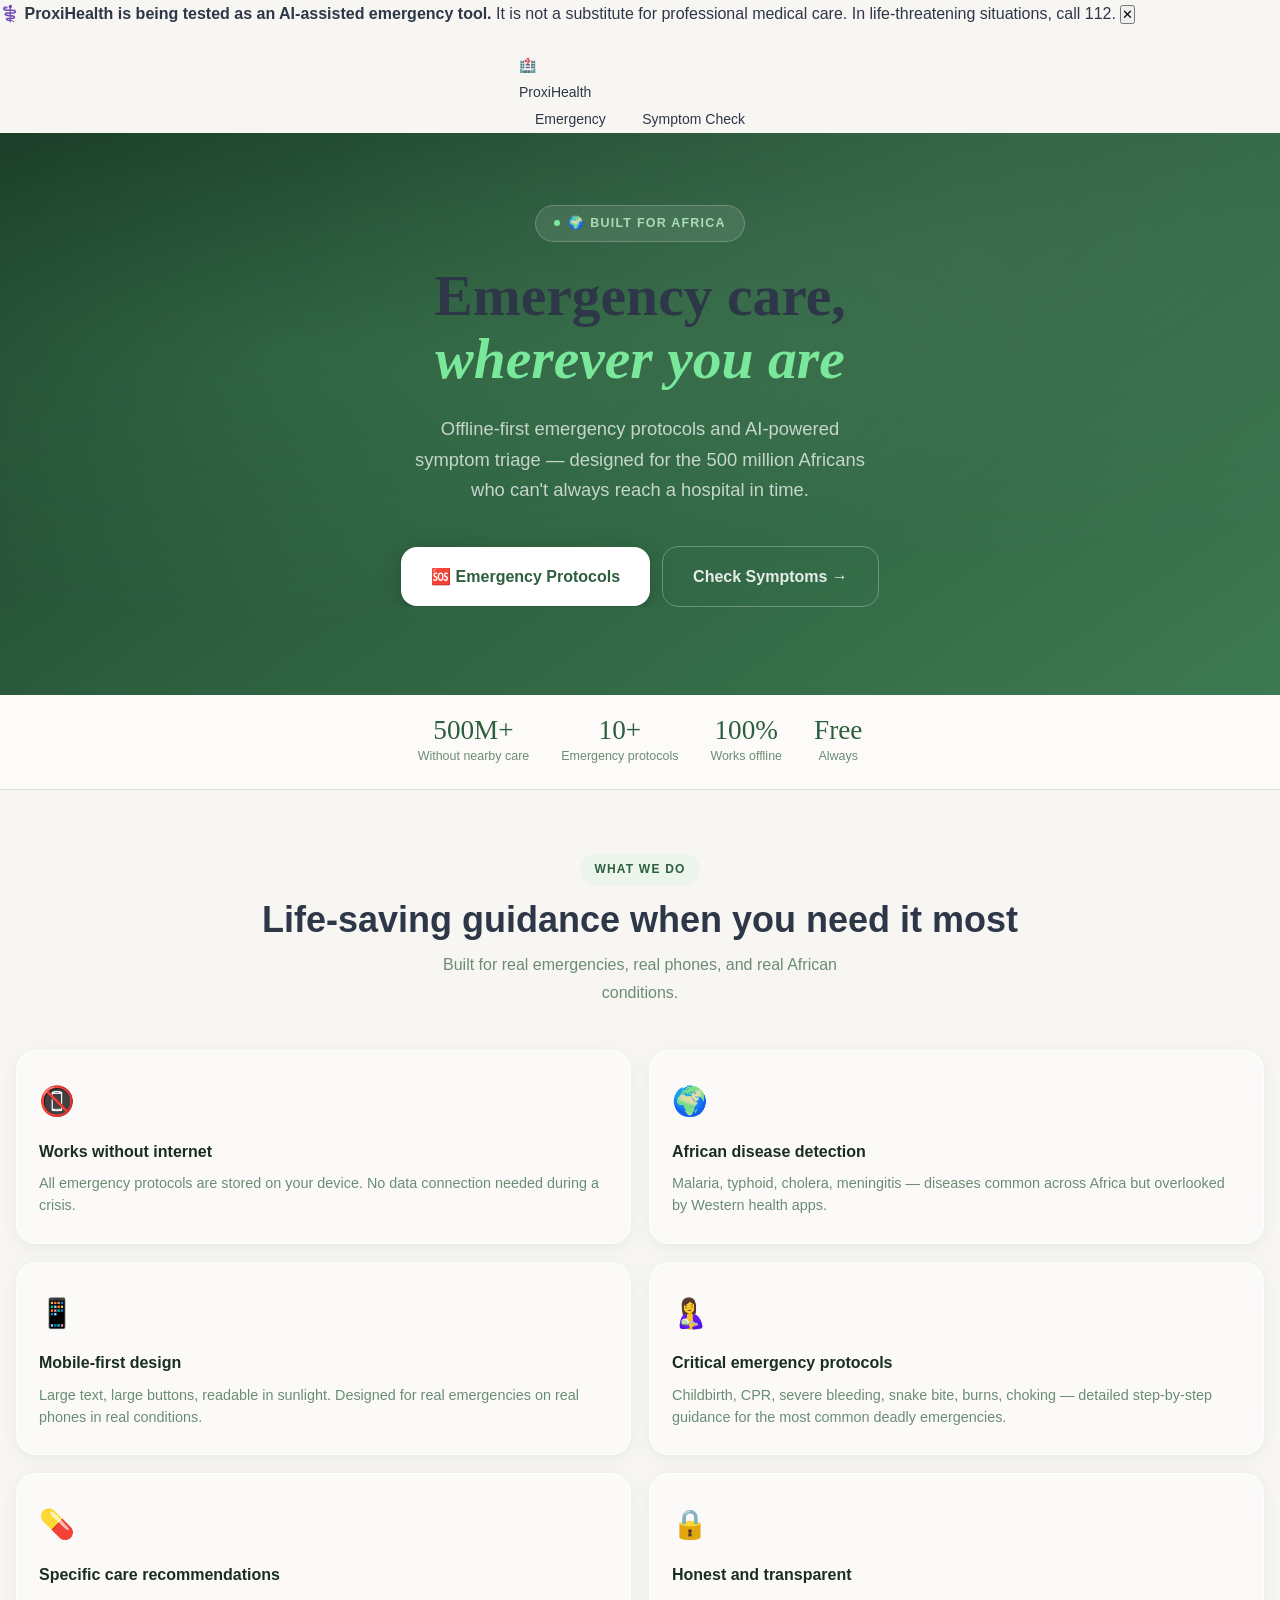
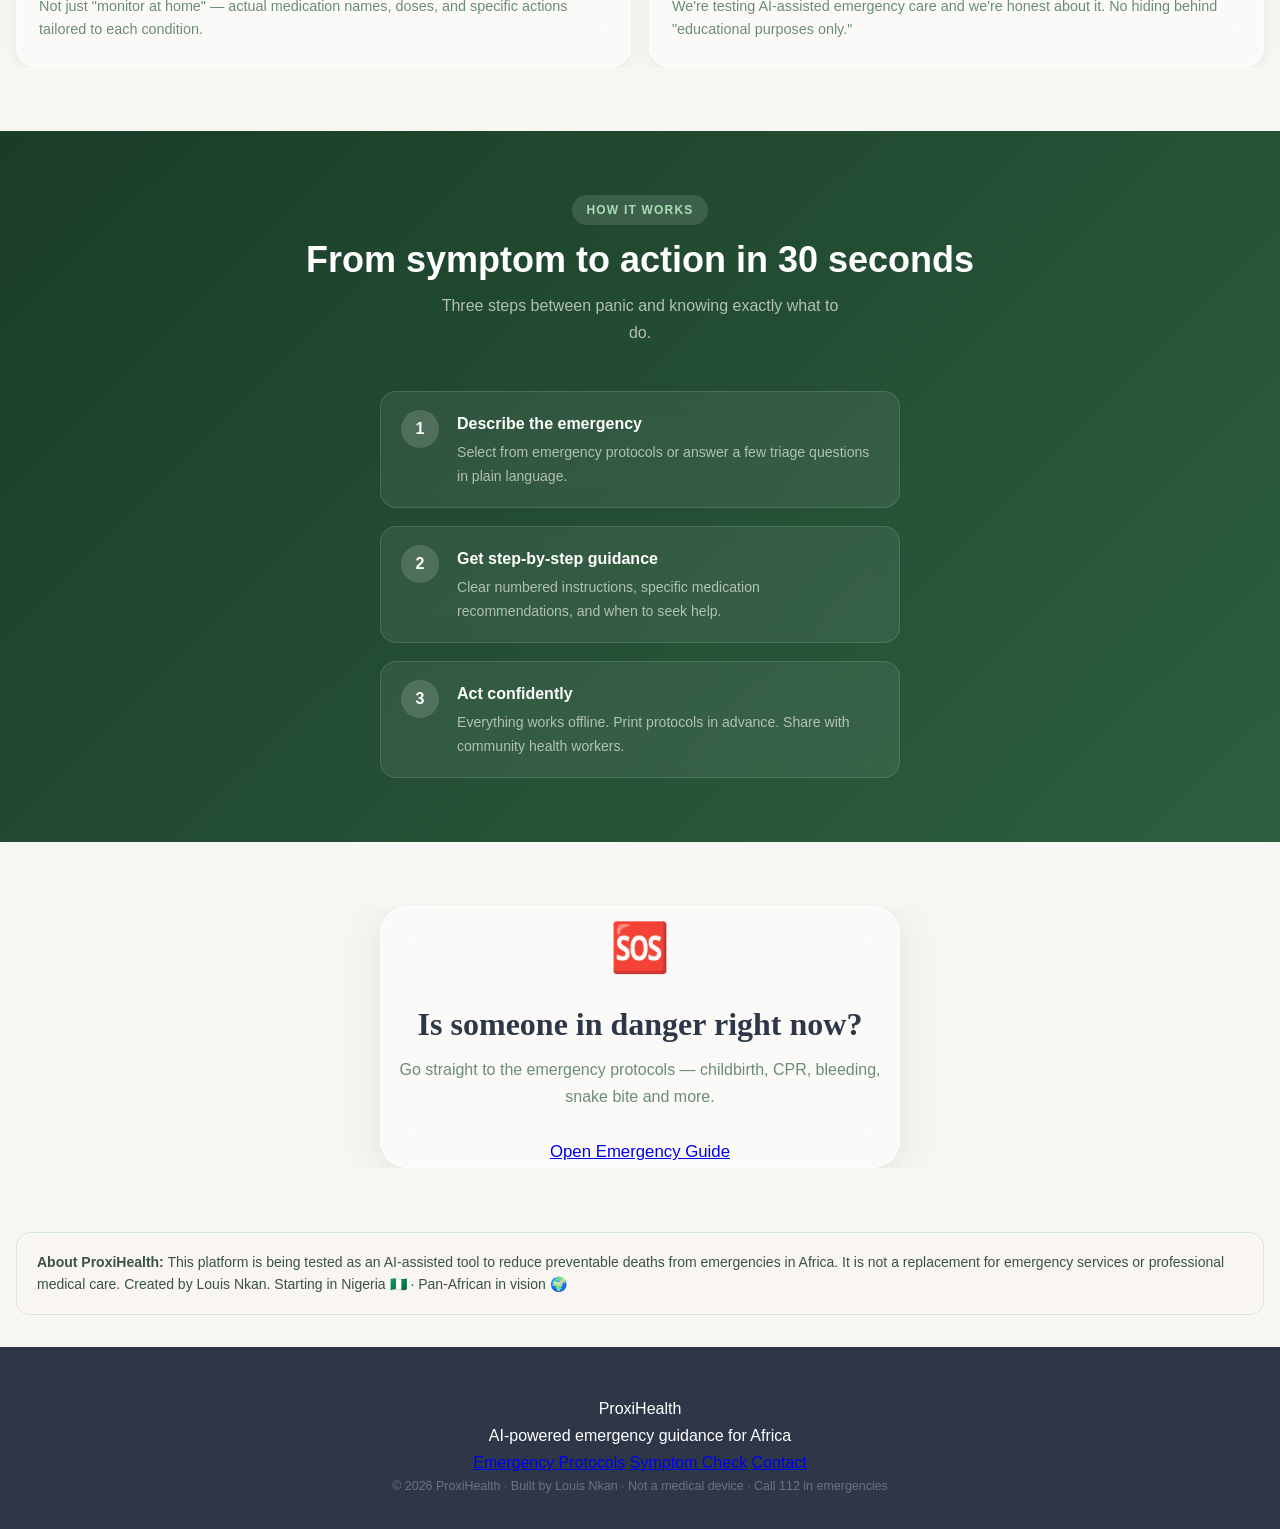
==== index.html @ 88bf9455 "Update index.html" ====
<!DOCTYPE html>
<html lang="en">
<head>
  <meta charset="UTF-8" />
  <meta name="viewport" content="width=device-width, initial-scale=1.0" />
  <meta name="description" content="ProxiHealth — AI-powered emergency medical guidance for Africa. Free, offline-first, mobile-first." />
  <meta name="theme-color" content="#2D5F3F" />
  <title>ProxiHealth — Emergency Medical Guidance for Africa</title>
  <link rel="stylesheet" href="css/styles.css" />
  <style>
    /* ── Hero ─────────────────────────────── */
    .hero {
      background: linear-gradient(145deg, #1A3D28 0%, #2D5F3F 45%, #3D7A52 100%);
      padding: 72px 0 88px;
      color: #fff;
      text-align: center;
      position: relative;
      overflow: hidden;
    }
    .hero::before {
      content: '';
      position: absolute;
      inset: 0;
      background:
        radial-gradient(ellipse at 25% 40%, rgba(122,232,154,0.12) 0%, transparent 55%),
        radial-gradient(ellipse at 75% 20%, rgba(255,255,255,0.05) 0%, transparent 50%);
      pointer-events: none;
    }
    .hero__inner { position: relative; z-index: 1; }
    .hero__badge {
      display: inline-flex;
      align-items: center;
      gap: 8px;
      background: rgba(255,255,255,0.10);
      border: 1px solid rgba(255,255,255,0.20);
      backdrop-filter: blur(10px);
      padding: 7px 18px;
      border-radius: 999px;
      font-size: 0.78rem;
      font-weight: 600;
      letter-spacing: 0.1em;
      text-transform: uppercase;
      margin-bottom: 22px;
      color: #A8DDB5;
    }
    .hero__badge::before {
      content: '';
      width: 6px; height: 6px;
      background: #7AE89A;
      border-radius: 50%;
      animation: blink 2s ease-in-out infinite;
    }
    @keyframes blink { 0%,100%{opacity:1} 50%{opacity:0.3} }

    .hero__title {
      font-family: 'DM Serif Display', Georgia, serif;
      font-size: clamp(2rem, 7vw, 3.6rem);
      color: #fff;
      line-height: 1.1;
      margin-bottom: 18px;
      max-width: 600px;
      margin-left: auto;
      margin-right: auto;
      word-break: normal;
    }
    .hero__title em { font-style: italic; color: #7AE89A; }

    .hero__sub {
      font-size: clamp(1rem, 2.5vw, 1.15rem);
      color: rgba(255,255,255,0.72);
      max-width: 460px;
      margin: 0 auto 40px;
      line-height: 1.65;
      word-break: normal;
      white-space: normal;
    }

    .hero__cta {
      display: flex;
      flex-direction: column;
      gap: 12px;
      align-items: center;
      max-width: 340px;
      margin: 0 auto;
    }
    @media (min-width: 480px) {
      .hero__cta { flex-direction: row; max-width: none; justify-content: center; }
    }

    .hero-btn-primary {
      display: inline-flex;
      align-items: center;
      gap: 8px;
      background: #fff;
      color: #2D5F3F;
      border: none;
      padding: 16px 30px;
      border-radius: 16px;
      font-family: 'DM Sans', sans-serif;
      font-size: 1rem;
      font-weight: 700;
      cursor: pointer;
      text-decoration: none;
      min-height: 52px;
      transition: transform 0.15s, box-shadow 0.15s;
      box-shadow: 0 4px 20px rgba(0,0,0,0.2);
      white-space: nowrap;
    }
    .hero-btn-primary:hover { transform: translateY(-2px); box-shadow: 0 8px 28px rgba(0,0,0,0.25); color: #2D5F3F; text-decoration: none; }

    .hero-btn-secondary {
      display: inline-flex;
      align-items: center;
      gap: 8px;
      background: transparent;
      color: rgba(255,255,255,0.88);
      border: 1.5px solid rgba(255,255,255,0.28);
      padding: 16px 30px;
      border-radius: 16px;
      font-family: 'DM Sans', sans-serif;
      font-size: 1rem;
      font-weight: 600;
      cursor: pointer;
      text-decoration: none;
      min-height: 52px;
      transition: all 0.15s;
      backdrop-filter: blur(8px);
      white-space: nowrap;
    }
    .hero-btn-secondary:hover { background: rgba(255,255,255,0.10); color: #fff; text-decoration: none; }

    /* ── Stats ─────────────────────────────── */
    .stats-row {
      background: rgba(253,252,250,0.85);
      backdrop-filter: blur(20px);
      border-bottom: 1px solid #D8E5DA;
      padding: 22px 0;
    }
    .stats-row__inner {
      display: flex;
      flex-wrap: wrap;
      justify-content: center;
      gap: 32px;
    }
    .stat { text-align: center; }
    .stat__num { font-family: 'DM Serif Display', serif; font-size: 1.7rem; color: #2D5F3F; display: block; line-height: 1; }
    .stat__lbl { font-size: 0.78rem; color: #6B8C74; font-weight: 500; margin-top: 2px; display: block; }

    /* ── Features ──────────────────────────── */
    .features { padding: 64px 0; }
    .section-header { text-align: center; margin-bottom: 44px; }
    .section-header__tag {
      display: inline-block;
      background: #EBF5EC;
      color: #2D5F3F;
      font-size: 0.75rem;
      font-weight: 700;
      letter-spacing: 0.1em;
      text-transform: uppercase;
      padding: 5px 14px;
      border-radius: 999px;
      margin-bottom: 12px;
    }
    .section-header h2 { margin-bottom: 8px; }
    .section-header p { color: #6B8C74; max-width: 440px; margin: 0 auto; word-break: normal; white-space: normal; }

    .features-grid {
      display: grid;
      grid-template-columns: 1fr;
      gap: 18px;
    }
    @media (min-width: 560px) { .features-grid { grid-template-columns: 1fr 1fr; } }

    .feature-card {
      background: rgba(253,252,250,0.78);
      backdrop-filter: blur(20px);
      -webkit-backdrop-filter: blur(20px);
      border: 1px solid rgba(255,255,255,0.65);
      border-radius: 20px;
      padding: 26px 22px;
      transition: box-shadow 0.2s, transform 0.2s;
      box-shadow: 0 4px 16px rgba(45,95,63,0.08);
    }
    .feature-card:hover { box-shadow: 0 8px 28px rgba(45,95,63,0.13); transform: translateY(-2px); }
    .feature-card__icon { font-size: 1.8rem; margin-bottom: 12px; display: block; }
    .feature-card__title { font-size: 1rem; font-weight: 700; color: #1A2E1F; margin-bottom: 7px; word-break: normal; }
    .feature-card__desc { font-size: 0.9rem; color: #6B8C74; line-height: 1.55; margin: 0; word-break: normal; white-space: normal; }

    /* ── How it works ──────────────────────── */
    .how-it-works {
      background: linear-gradient(135deg, #1A3D28 0%, #2D5F3F 100%);
      padding: 64px 0;
      color: #fff;
    }
    .how-it-works .section-header__tag { background: rgba(255,255,255,0.12); color: #A8DDB5; }
    .how-it-works .section-header h2 { color: #fff; }
    .how-it-works .section-header p { color: rgba(255,255,255,0.65); max-width: 400px; }

    .how-steps { display: flex; flex-direction: column; gap: 18px; max-width: 520px; margin: 0 auto; }
    .how-step {
      display: flex;
      gap: 18px;
      align-items: flex-start;
      background: rgba(255,255,255,0.07);
      backdrop-filter: blur(10px);
      border: 1px solid rgba(255,255,255,0.12);
      border-radius: 16px;
      padding: 18px 20px;
    }
    .how-step__num {
      width: 38px; height: 38px;
      background: rgba(255,255,255,0.15);
      border-radius: 50%;
      display: flex; align-items: center; justify-content: center;
      font-weight: 700; font-size: 1rem; color: #fff;
      flex-shrink: 0;
    }
    .how-step__content h4 { color: #fff; font-size: 1rem; margin-bottom: 4px; word-break: normal; }
    .how-step__content p  { color: rgba(255,255,255,0.62); font-size: 0.88rem; margin: 0; word-break: normal; white-space: normal; }

    /* ── Emergency CTA ─────────────────────── */
    .emg-cta {
      padding: 64px 0;
      text-align: center;
    }
    .emg-cta__card {
      background: rgba(253,252,250,0.78);
      backdrop-filter: blur(20px);
      -webkit-backdrop-filter: blur(20px);
      border: 1px solid rgba(255,255,255,0.65);
      border-radius: 28px;
      padding: 48px var(--space-lg);
      max-width: 520px;
      margin: 0 auto;
      box-shadow: 0 8px 40px rgba(45,95,63,0.12);
    }
    .emg-cta__icon { font-size: 3rem; margin-bottom: 16px; display: block; }
    .emg-cta__title { font-family: 'DM Serif Display', serif; font-size: clamp(1.5rem, 4vw, 2rem); margin-bottom: 10px; word-break: normal; }
    .emg-cta__sub { color: #6B8C74; margin-bottom: 28px; word-break: normal; white-space: normal; }
  </style>
</head>
<body>

  <!-- Non-blocking disclaimer banner (dismisses with X, remembers via localStorage) -->
  <div id="disclaimer-banner">
    <span id="disclaimer-banner__text">
      ⚕️ <strong>ProxiHealth is being tested as an AI-assisted emergency tool.</strong>
      It is not a substitute for professional medical care. In life-threatening situations, call 112.
    </span>
    <button id="disclaimer-banner__close" aria-label="Dismiss">✕</button>
  </div>

  <!-- Navigation -->
  <nav class="nav" role="navigation" aria-label="Main navigation">
    <div class="container nav__inner">
      <a href="index.html" class="nav__brand" aria-label="ProxiHealth home">
        <div class="nav__logo">🏥</div>
        <span class="nav__title">ProxiHealth</span>
      </a>
      <div class="nav__links">
        <a href="emergency.html" class="nav__link">Emergency</a>
        <a href="triage.html" class="nav__link">Symptom Check</a>
      </div>
    </div>
  </nav>

  <!-- Hero -->
  <section class="hero">
    <div class="container hero__inner">
      <div class="hero__badge">🌍 Built for Africa</div>
      <h1 class="hero__title">
        Emergency care,<br>
        <em>wherever you are</em>
      </h1>
      <p class="hero__sub">
        Offline-first emergency protocols and AI-powered symptom triage — designed for the 500 million Africans who can't always reach a hospital in time.
      </p>
      <div class="hero__cta">
        <a href="emergency.html" class="hero-btn-primary">🆘 Emergency Protocols</a>
        <a href="triage.html" class="hero-btn-secondary">Check Symptoms →</a>
      </div>
    </div>
  </section>

  <!-- Stats -->
  <div class="stats-row">
    <div class="container stats-row__inner">
      <div class="stat">
        <span class="stat__num">500M+</span>
        <span class="stat__lbl">Without nearby care</span>
      </div>
      <div class="stat">
        <span class="stat__num">10+</span>
        <span class="stat__lbl">Emergency protocols</span>
      </div>
      <div class="stat">
        <span class="stat__num">100%</span>
        <span class="stat__lbl">Works offline</span>
      </div>
      <div class="stat">
        <span class="stat__num">Free</span>
        <span class="stat__lbl">Always</span>
      </div>
    </div>
  </div>

  <!-- Features -->
  <section class="features">
    <div class="container">
      <div class="section-header">
        <span class="section-header__tag">What we do</span>
        <h2>Life-saving guidance when you need it most</h2>
        <p>Built for real emergencies, real phones, and real African conditions.</p>
      </div>
      <div class="features-grid">
        <div class="feature-card">
          <span class="feature-card__icon">📵</span>
          <div class="feature-card__title">Works without internet</div>
          <p class="feature-card__desc">All emergency protocols are stored on your device. No data connection needed during a crisis.</p>
        </div>
        <div class="feature-card">
          <span class="feature-card__icon">🌍</span>
          <div class="feature-card__title">African disease detection</div>
          <p class="feature-card__desc">Malaria, typhoid, cholera, meningitis — diseases common across Africa but overlooked by Western health apps.</p>
        </div>
        <div class="feature-card">
          <span class="feature-card__icon">📱</span>
          <div class="feature-card__title">Mobile-first design</div>
          <p class="feature-card__desc">Large text, large buttons, readable in sunlight. Designed for real emergencies on real phones in real conditions.</p>
        </div>
        <div class="feature-card">
          <span class="feature-card__icon">🤱</span>
          <div class="feature-card__title">Critical emergency protocols</div>
          <p class="feature-card__desc">Childbirth, CPR, severe bleeding, snake bite, burns, choking — detailed step-by-step guidance for the most common deadly emergencies.</p>
        </div>
        <div class="feature-card">
          <span class="feature-card__icon">💊</span>
          <div class="feature-card__title">Specific care recommendations</div>
          <p class="feature-card__desc">Not just "monitor at home" — actual medication names, doses, and specific actions tailored to each condition.</p>
        </div>
        <div class="feature-card">
          <span class="feature-card__icon">🔒</span>
          <div class="feature-card__title">Honest and transparent</div>
          <p class="feature-card__desc">We're testing AI-assisted emergency care and we're honest about it. No hiding behind "educational purposes only."</p>
        </div>
      </div>
    </div>
  </section>

  <!-- How it works -->
  <section class="how-it-works">
    <div class="container">
      <div class="section-header">
        <span class="section-header__tag">How it works</span>
        <h2 style="color:#fff;">From symptom to action in 30 seconds</h2>
        <p>Three steps between panic and knowing exactly what to do.</p>
      </div>
      <div class="how-steps">
        <div class="how-step">
          <div class="how-step__num">1</div>
          <div class="how-step__content">
            <h4>Describe the emergency</h4>
            <p>Select from emergency protocols or answer a few triage questions in plain language.</p>
          </div>
        </div>
        <div class="how-step">
          <div class="how-step__num">2</div>
          <div class="how-step__content">
            <h4>Get step-by-step guidance</h4>
            <p>Clear numbered instructions, specific medication recommendations, and when to seek help.</p>
          </div>
        </div>
        <div class="how-step">
          <div class="how-step__num">3</div>
          <div class="how-step__content">
            <h4>Act confidently</h4>
            <p>Everything works offline. Print protocols in advance. Share with community health workers.</p>
          </div>
        </div>
      </div>
    </div>
  </section>

  <!-- Emergency CTA -->
  <section class="emg-cta">
    <div class="container">
      <div class="emg-cta__card">
        <span class="emg-cta__icon">🆘</span>
        <h2 class="emg-cta__title">Is someone in danger right now?</h2>
        <p class="emg-cta__sub">Go straight to the emergency protocols — childbirth, CPR, bleeding, snake bite and more.</p>
        <a href="emergency.html" class="btn btn--emergency btn--inline" style="font-size:1.05rem; padding:16px 36px;">
          Open Emergency Guide
        </a>
      </div>
    </div>
  </section>

  <!-- Disclaimer block -->
  <div class="container">
    <div style="background: rgba(248,246,243,0.8); border: 1px solid #D8E5DA; border-radius: 14px; padding: 18px 20px; margin-bottom: 32px; font-size: 0.875rem; color: #3B5243; line-height: 1.6; backdrop-filter: blur(10px);">
      <strong>About ProxiHealth:</strong> This platform is being tested as an AI-assisted tool to reduce preventable deaths from emergencies in Africa. It is not a replacement for emergency services or professional medical care. Created by Louis Nkan. Starting in Nigeria 🇳🇬 · Pan-African in vision 🌍
    </div>
  </div>

  <!-- Footer -->
  <footer class="footer">
    <div class="container">
      <div class="footer__brand">ProxiHealth</div>
      <p class="footer__tagline">AI-powered emergency guidance for Africa</p>
      <div class="footer__links">
        <a href="emergency.html">Emergency Protocols</a>
        <a href="triage.html">Symptom Check</a>
        <a href="mailto:contact@getproxihealth.com">Contact</a>
      </div>
      <p style="font-size:0.78rem; margin:0; color:rgba(255,255,255,0.3);">
        © 2026 ProxiHealth · Built by Louis Nkan · Not a medical device · Call 112 in emergencies
      </p>
    </div>
  </footer>

  <script src="js/security.js"></script>
  <script src="js/app.js"></script>
</body>
</html>
---- css/styles.css ----
/* ============================================
   ProxiHealth V3.5 - MOBILE-FIRST Design System
   Bug-Free, Text-Wrapping, Touch-Optimized
   ============================================ */

/* CRITICAL: Force text wrapping EVERYWHERE */
* {
    margin: 0;
    padding: 0;
    box-sizing: border-box;
    word-wrap: break-word !important;
    overflow-wrap: break-word !important;
    word-break: break-word !important;
}

/* Root Variables */
:root {
    /* Colors */
    --forest-green: #2D5F3F;
    --sage-green: #3D7F5F;
    --mint-green: #E8F4F0;
    --soft-cream: #F8F6F3;
    --coral-red: #FF6B6B;
    --coral-light: #FFE5E5;
    --amber-orange: #F59E0B;
    --amber-light: #FEF3C7;
    --charcoal: #2D3748;
    --gray-dark: #4A5568;
    --gray-medium: #718096;
    --gray-light: #E2E8F0;
    --white: #FFFFFF;
    
    /* Spacing (8px grid) */
    --space-1: 8px;
    --space-2: 16px;
    --space-3: 24px;
    --space-4: 32px;
    --space-5: 40px;
    --space-6: 48px;
    --space-8: 64px;
    
    /* Typography - MOBILE OPTIMIZED */
    --font-base: -apple-system, BlinkMacSystemFont, 'Segoe UI', 'Roboto', sans-serif;
    --text-xs: 0.75rem;    /* 12px */
    --text-sm: 0.875rem;   /* 14px */
    --text-base: 1rem;     /* 16px */
    --text-lg: 1.125rem;   /* 18px */
    --text-xl: 1.25rem;    /* 20px */
    --text-2xl: 1.5rem;    /* 24px */
    --text-3xl: 2rem;      /* 32px */
    
    /* Effects */
    --shadow-sm: 0 2px 4px rgba(0, 0, 0, 0.06);
    --shadow-md: 0 4px 12px rgba(0, 0, 0, 0.08);
    --shadow-lg: 0 10px 30px rgba(0, 0, 0, 0.12);
    --radius-sm: 8px;
    --radius-md: 12px;
    --radius-lg: 16px;
    --radius-xl: 24px;
    --transition: all 0.3s cubic-bezier(0.4, 0, 0.2, 1);
}

/* Base Styles */
body {
    font-family: var(--font-base);
    font-size: var(--text-base);
    line-height: 1.7;
    color: var(--charcoal);
    background: var(--soft-cream);
    -webkit-font-smoothing: antialiased;
    -moz-osx-font-smoothing: grayscale;
    overflow-x: hidden;
    max-width: 100vw;
}

/* Force max-width on all containers */
.container {
    max-width: 100%;
    margin: 0 auto;
    padding: 0 var(--space-2);
    overflow-x: hidden;
}

/* Typography - Mobile-First Sizes */
h1, h2, h3, h4, h5, h6, p, li, div, span, a {
    word-wrap: break-word !important;
    overflow-wrap: break-word !important;
    max-width: 100%;
}

h1 {
    font-size: clamp(1.75rem, 5vw, 3rem);
    font-weight: 800;
    line-height: 1.2;
}

h2 {
    font-size: clamp(1.5rem, 4vw, 2.25rem);
    font-weight: 700;
    line-height: 1.3;
}

h3 {
    font-size: clamp(1.25rem, 3vw, 1.75rem);
    font-weight: 600;
    line-height: 1.4;
}

h4 {
    font-size: var(--text-xl);
    font-weight: 600;
}

p {
    font-size: var(--text-base);
    line-height: 1.7;
}

/* Header */
header {
    background: rgba(248, 246, 243, 0.95);
    backdrop-filter: blur(10px);
    border-bottom: 1px solid var(--gray-light);
    padding: var(--space-3) 0;
    position: sticky;
    top: 0;
    z-index: 100;
    box-shadow: var(--shadow-sm);
}

.nav {
    display: flex;
    justify-content: space-between;
    align-items: center;
    gap: var(--space-2);
}

.logo {
    display: flex;
    align-items: center;
    gap: var(--space-2);
    font-size: var(--text-xl);
    font-weight: 700;
    color: var(--forest-green);
}

.logo-icon {
    display: flex;
    align-items: center;
    justify-content: center;
    width: 40px;
    height: 40px;
    background: linear-gradient(135deg, var(--forest-green), var(--sage-green));
    border-radius: var(--radius-md);
    color: white;
    flex-shrink: 0;
}

nav {
    display: flex;
    gap: var(--space-3);
}

nav a {
    color: var(--charcoal);
    text-decoration: none;
    font-weight: 500;
    transition: var(--transition);
    padding: var(--space-1) var(--space-2);
    border-radius: var(--radius-sm);
    font-size: var(--text-sm);
    white-space: nowrap;
}

nav a:hover {
    color: var(--forest-green);
    background: var(--mint-green);
}

/* Hero Section */
.hero {
    padding: var(--space-6) 0;
    text-align: center;
    background: linear-gradient(180deg, var(--soft-cream) 0%, var(--white) 100%);
}

.hero-badge {
    display: inline-flex;
    align-items: center;
    gap: var(--space-1);
    padding: var(--space-1) var(--space-3);
    background: var(--mint-green);
    border: 1px solid var(--sage-green);
    border-radius: 999px;
    font-size: var(--text-sm);
    font-weight: 600;
    color: var(--forest-green);
    margin-bottom: var(--space-3);
}

.badge-pulse {
    width: 8px;
    height: 8px;
    background: var(--sage-green);
    border-radius: 50%;
    animation: pulse 2s cubic-bezier(0.4, 0, 0.6, 1) infinite;
}

@keyframes pulse {
    0%, 100% { opacity: 1; }
    50% { opacity: 0.5; }
}

.hero h1 {
    margin-bottom: var(--space-3);
    color: var(--charcoal);
}

.hero-subtitle {
    font-size: var(--text-lg);
    color: var(--gray-dark);
    max-width: 700px;
    margin: 0 auto var(--space-6);
    line-height: 1.8;
}

/* Buttons - Touch-Optimized */
.btn-primary,
.search-btn {
    display: inline-flex;
    align-items: center;
    justify-content: center;
    gap: var(--space-2);
    padding: var(--space-3) var(--space-4);
    background: linear-gradient(135deg, var(--forest-green), var(--sage-green));
    color: var(--white);
    border: none;
    border-radius: var(--radius-md);
    font-size: var(--text-base);
    font-weight: 600;
    cursor: pointer;
    transition: var(--transition);
    box-shadow: var(--shadow-md);
    min-height: 48px;
    text-decoration: none;
}

.btn-primary:hover,
.search-btn:hover {
    transform: translateY(-2px);
    box-shadow: var(--shadow-lg);
}

.btn-primary:disabled,
.search-btn:disabled {
    opacity: 0.5;
    cursor: not-allowed;
    transform: none;
}

/* Search Container */
.search-container {
    max-width: 700px;
    margin: 0 auto var(--space-4);
}

.search-wrapper {
    display: flex;
    align-items: center;
    background: var(--white);
    border: 2px solid var(--gray-light);
    border-radius: var(--radius-lg);
    padding: var(--space-2);
    margin-bottom: var(--space-2);
    box-shadow: var(--shadow-md);
    transition: var(--transition);
}

.search-wrapper:focus-within {
    border-color: var(--sage-green);
    box-shadow: 0 0 0 4px rgba(61, 127, 95, 0.1), var(--shadow-lg);
}

.search-icon {
    color: var(--gray-medium);
    margin-right: var(--space-2);
    flex-shrink: 0;
}

.search-input {
    flex: 1;
    border: none;
    outline: none;
    font-size: var(--text-base);
    font-family: var(--font-base);
    color: var(--charcoal);
    min-width: 0;
}

.search-input::placeholder {
    color: var(--gray-medium);
}

/* Emergency Cards */
.emergency-grid {
    display: grid;
    grid-template-columns: repeat(auto-fit, minmax(280px, 1fr));
    gap: var(--space-4);
    max-width: 900px;
    margin: 0 auto var(--space-6);
}

.emergency-card {
    background: var(--white);
    border: 2px solid transparent;
    border-radius: var(--radius-lg);
    padding: var(--space-5);
    text-align: left;
    cursor: pointer;
    transition: var(--transition);
    box-shadow: var(--shadow-md);
    position: relative;
    overflow: hidden;
}

.emergency-card::before {
    content: '';
    position: absolute;
    top: 0;
    left: 0;
    right: 0;
    height: 4px;
    transition: var(--transition);
}

.emergency-card.critical::before {
    background: linear-gradient(90deg, var(--coral-red), #ff8787);
}

.emergency-card.non-urgent::before {
    background: linear-gradient(90deg, var(--amber-orange), #fbbf24);
}

.emergency-card:hover {
    transform: translateY(-4px);
    box-shadow: var(--shadow-lg);
}

.card-icon {
    width: 56px;
    height: 56px;
    border-radius: var(--radius-md);
    display: flex;
    align-items: center;
    justify-content: center;
    box-shadow: var(--shadow-md);
    margin-bottom: var(--space-3);
    flex-shrink: 0;
}

.critical-icon {
    background: linear-gradient(135deg, var(--coral-red), #ff8787);
}

.non-urgent-icon {
    background: linear-gradient(135deg, var(--amber-orange), #fbbf24);
}

.emergency-card h3 {
    font-size: var(--text-xl);
    margin-bottom: var(--space-2);
}

.emergency-card p {
    font-size: var(--text-base);
    color: var(--gray-dark);
    line-height: 1.6;
}

/* Trust Indicators */
.trust-indicators {
    display: flex;
    flex-wrap: wrap;
    justify-content: center;
    gap: var(--space-3);
    margin-bottom: var(--space-6);
}

.trust-item {
    display: flex;
    align-items: center;
    gap: var(--space-1);
    font-size: var(--text-sm);
    color: var(--gray-dark);
    font-weight: 500;
}

/* Footer */
footer {
    background: var(--charcoal);
    color: var(--white);
    padding: var(--space-6) 0 var(--space-4);
    text-align: center;
}

.footer-disclaimer {
    max-width: 800px;
    margin: 0 auto var(--space-4);
    padding: var(--space-3);
    background: rgba(255, 255, 255, 0.05);
    border-radius: var(--radius-lg);
    font-size: var(--text-sm);
    line-height: 1.7;
}

/* Mobile Optimizations */
@media (max-width: 768px) {
    :root {
        --space-6: 40px;
        --space-8: 48px;
    }
    
    .container {
        padding: 0 var(--space-2);
    }
    
    .emergency-grid {
        grid-template-columns: 1fr;
    }
    
    nav a {
        font-size: var(--text-xs);
        padding: var(--space-1);
    }
}

/* Ensure NO horizontal scroll */
body, html {
    overflow-x: hidden;
    max-width: 100vw;
}

* {
    max-width: 100%;
   }
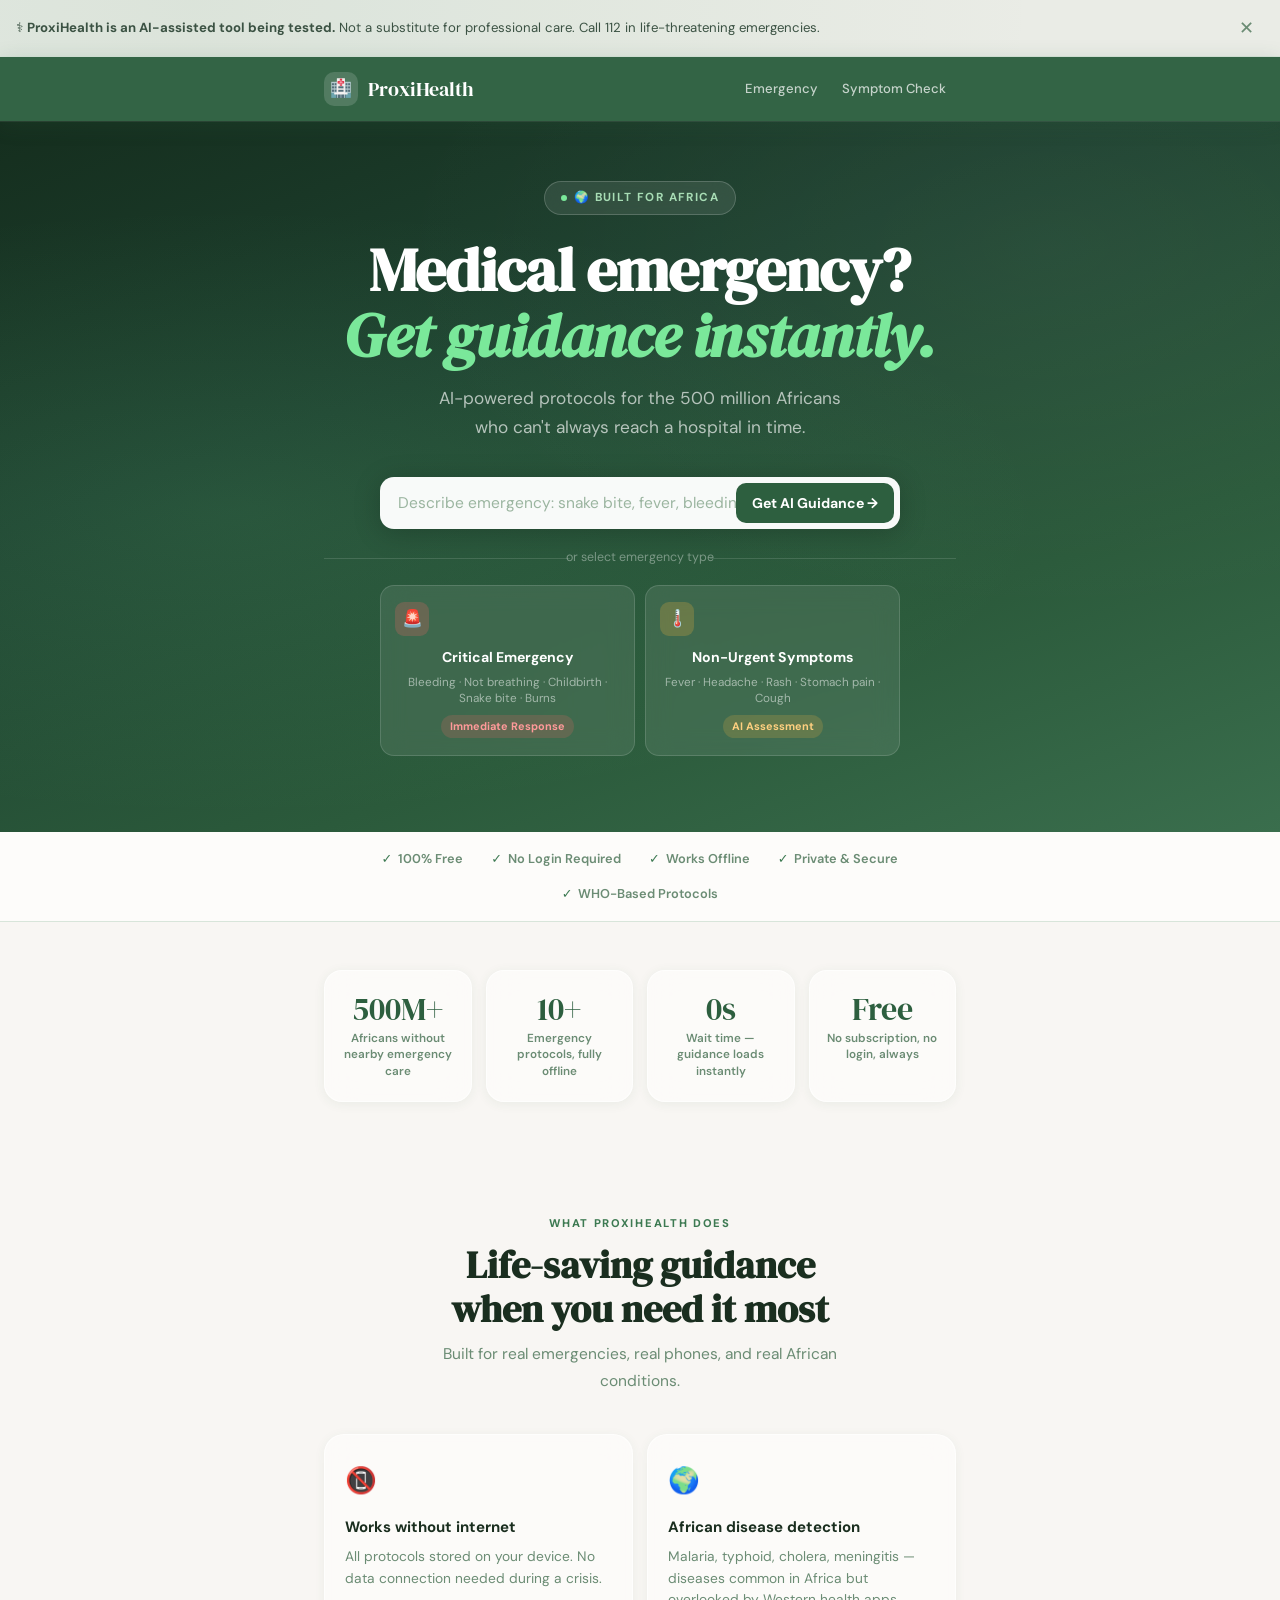
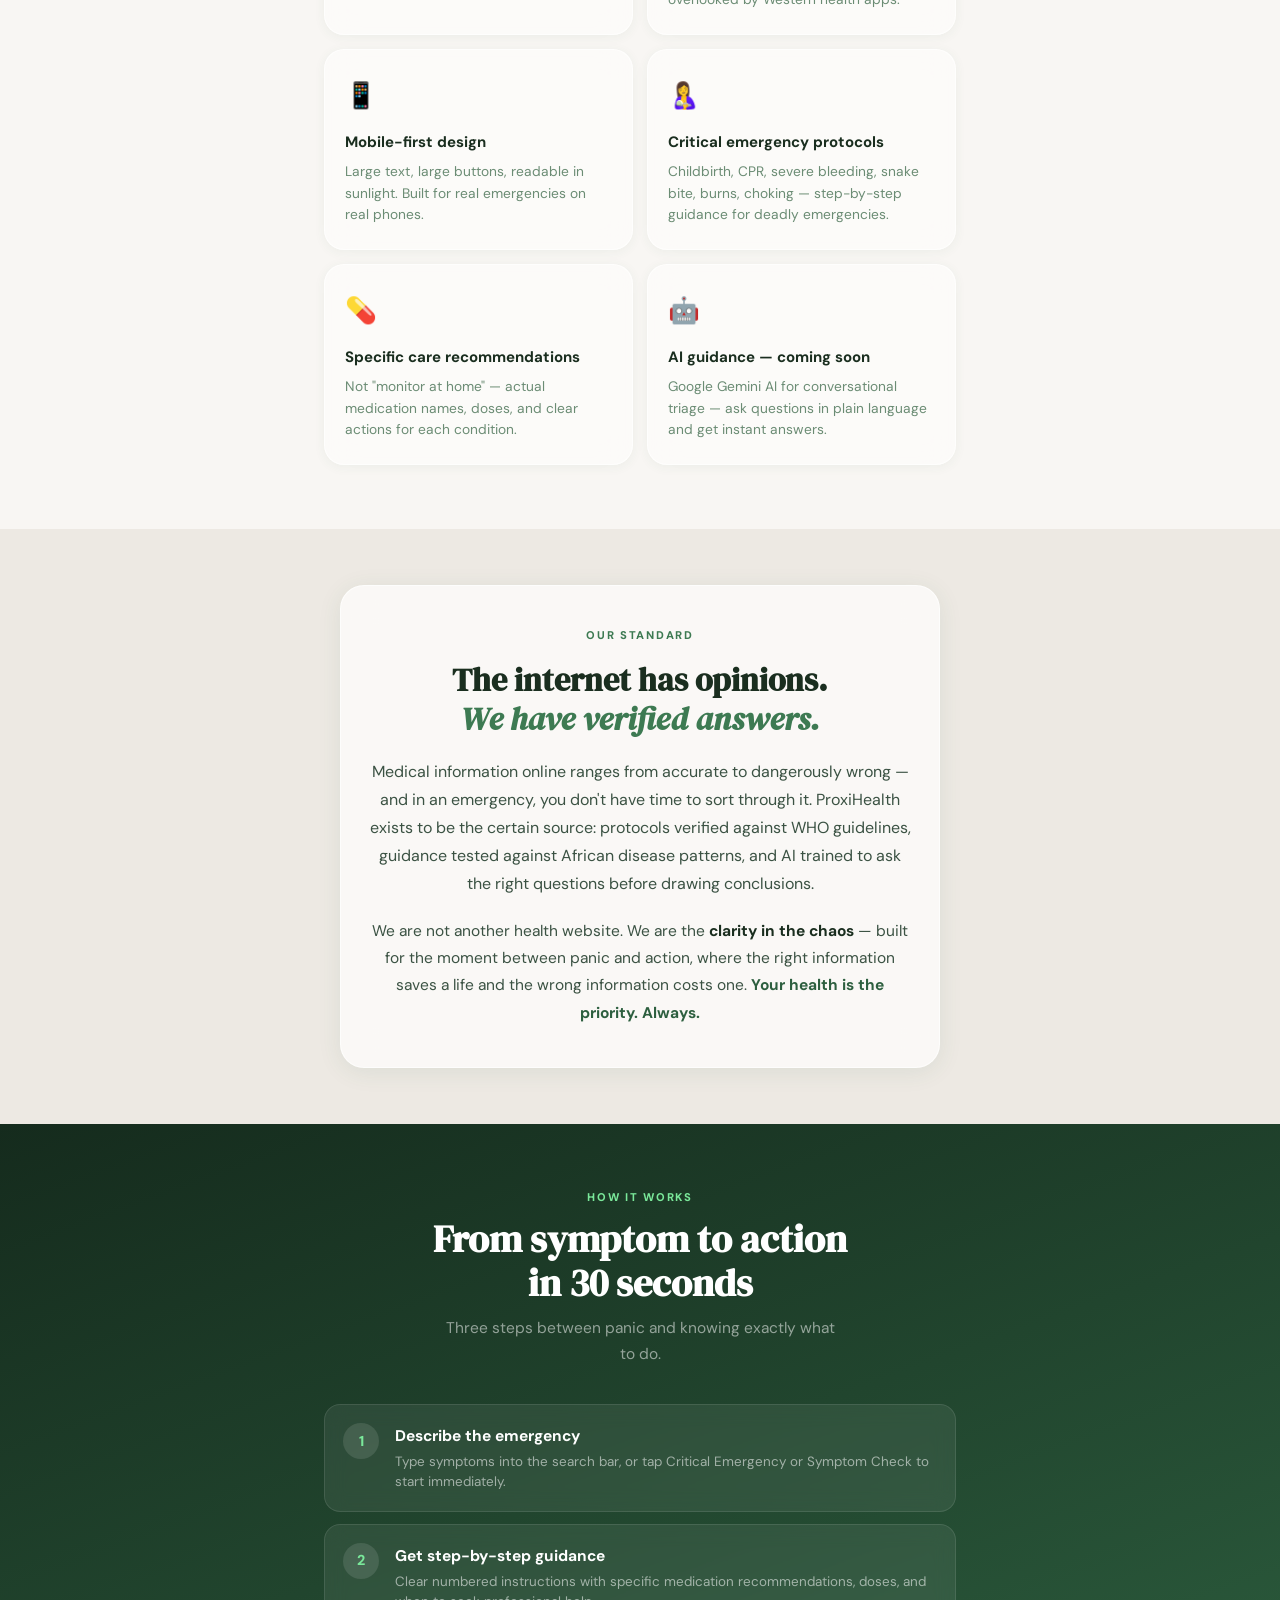
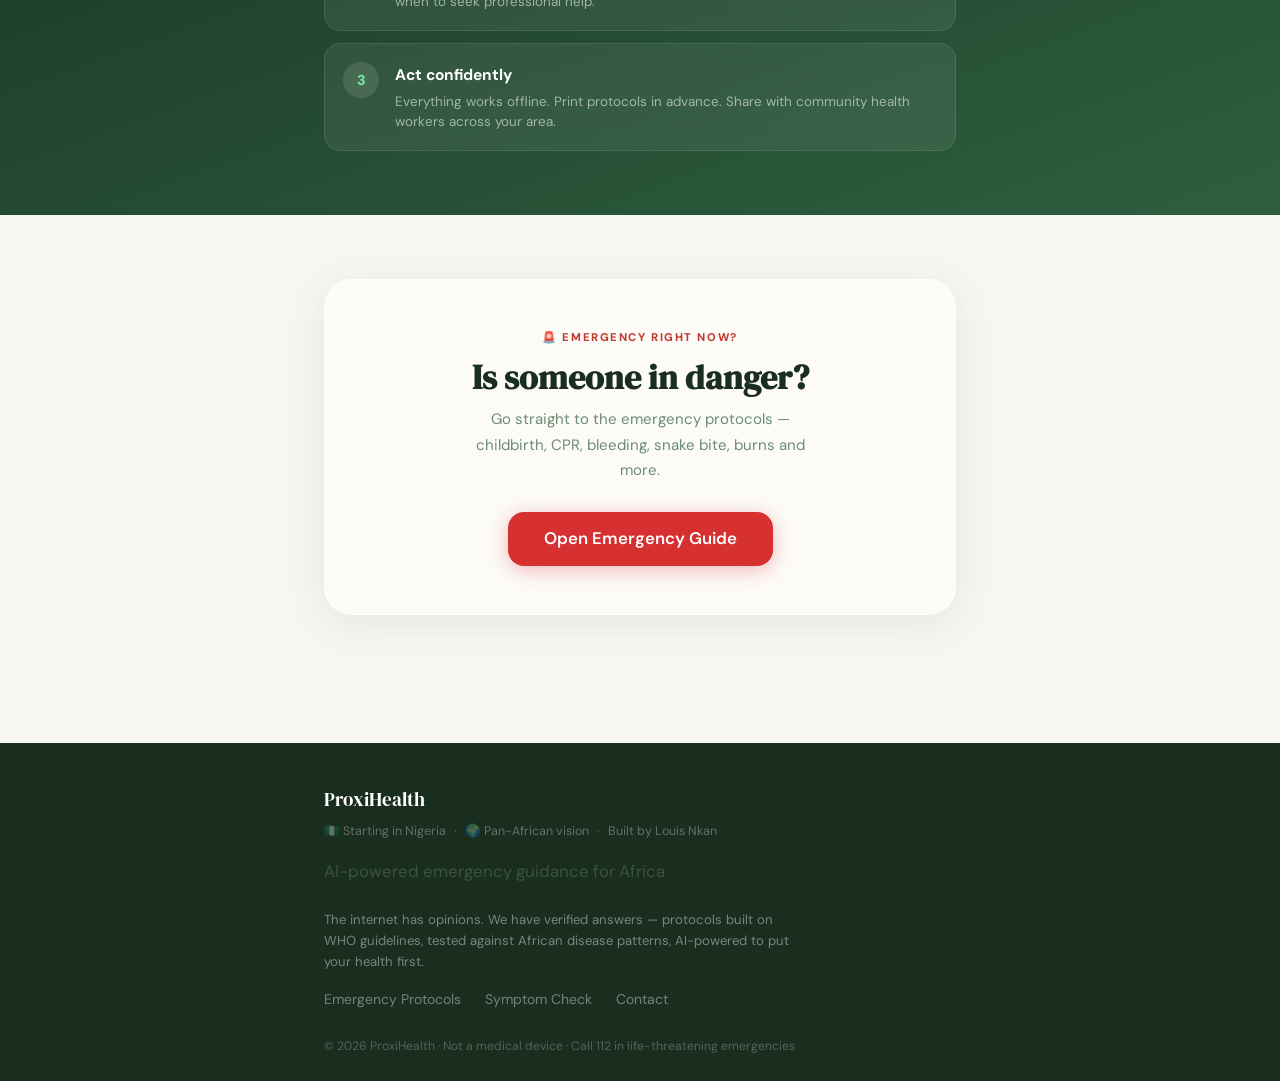
==== commit 3c216aa2: "Update index.html" ====
--- a/index.html
+++ b/index.html
@@ -3,254 +3,337 @@
 <head>
   <meta charset="UTF-8" />
   <meta name="viewport" content="width=device-width, initial-scale=1.0" />
-  <meta name="description" content="ProxiHealth — AI-powered emergency medical guidance for Africa. Free, offline-first, mobile-first." />
+
+  <!-- =============================================
+       SEO METADATA
+       ============================================= -->
+  <title>ProxiHealth — Emergency Medical Guidance for Africa</title>
+  <meta name="description" content="When the nearest hospital is hours away, ProxiHealth gives you verified step-by-step emergency guidance. Free, offline, no login. Built for Africa." />
+  <meta name="keywords" content="emergency medical Africa, first aid Nigeria, malaria symptoms, emergency protocols, offline health app, AI triage Africa, ProxiHealth, Louis Nkan" />
+  <meta name="author" content="Louis Nkan" />
+  <meta name="robots" content="index, follow" />
+  <link rel="canonical" href="https://louisnkan.github.io/ProxiHealth/" />
+
+  <!-- Open Graph — WhatsApp, Facebook previews -->
+  <meta property="og:type"        content="website" />
+  <meta property="og:title"       content="ProxiHealth — Emergency Medical Guidance for Africa" />
+  <meta property="og:description" content="When the nearest hospital is hours away, ProxiHealth gives you verified step-by-step emergency guidance. Free, offline, no login. Built for Africa." />
+  <meta property="og:url"         content="https://louisnkan.github.io/ProxiHealth/" />
+  <meta property="og:site_name"   content="ProxiHealth" />
+  <meta property="og:image"       content="https://louisnkan.github.io/ProxiHealth/og-image.png" />
+  <meta property="og:image:width"  content="1200" />
+  <meta property="og:image:height" content="630" />
+  <meta property="og:locale"      content="en_NG" />
+
+  <!-- Twitter Card -->
+  <meta name="twitter:card"        content="summary_large_image" />
+  <meta name="twitter:title"       content="ProxiHealth — Emergency Medical Guidance for Africa" />
+  <meta name="twitter:description" content="When the nearest hospital is hours away, ProxiHealth gives you verified step-by-step emergency guidance. Free, offline, no login. Built for Africa." />
+  <meta name="twitter:image"       content="https://louisnkan.github.io/ProxiHealth/og-image.png" />
+  <meta name="twitter:creator"     content="@louisnkan" />
+
+  <!-- PWA -->
   <meta name="theme-color" content="#2D5F3F" />
-  <title>ProxiHealth — Emergency Medical Guidance for Africa</title>
+  <meta name="apple-mobile-web-app-capable" content="yes" />
+  <meta name="apple-mobile-web-app-title"   content="ProxiHealth" />
+  <link rel="manifest" href="manifest.json" />
+
+  <!-- JSON-LD Structured Data for Google -->
+  <script type="application/ld+json">
+  {
+    "@context": "https://schema.org",
+    "@type": "MedicalOrganization",
+    "name": "ProxiHealth",
+    "description": "AI-powered emergency medical guidance for Africa. Offline-first protocols for childbirth, CPR, malaria, snake bite, and more.",
+    "url": "https://louisnkan.github.io/ProxiHealth/",
+    "foundingDate": "2025",
+    "founder": { "@type": "Person", "name": "Louis Nkan" },
+    "areaServed": "Africa",
+    "availableLanguage": "English",
+    "medicalSpecialty": "Emergency Medicine"
+  }
+  </script>
+
+  <!-- =============================================
+       GOOGLE TAG PLACEHOLDER
+       Replace between the GOOGLE_TAG markers with
+       your actual Google Analytics 4 or GTM snippet
+       ============================================= -->
+  <!-- GOOGLE_TAG_START -->
+  <!-- Example GA4:
+  <script async src="https://www.googletagmanager.com/gtag/js?id=G-XXXXXXXXXX"></script>
+  <script>
+    window.dataLayer = window.dataLayer || [];
+    function gtag(){dataLayer.push(arguments);}
+    gtag('js', new Date());
+    gtag('config', 'G-XXXXXXXXXX');
+  </script>
+  -->
+  <!-- GOOGLE_TAG_END -->
+
   <link rel="stylesheet" href="css/styles.css" />
+
   <style>
-    /* ── Hero ─────────────────────────────── */
+    /* NAV — single row, never wraps on mobile */
+    .nav__inner  { flex-wrap: nowrap; }
+    .nav__links  { flex-wrap: nowrap; flex-shrink: 0; }
+    .nav__link   { font-size: 0.82rem; padding: 7px 10px; white-space: nowrap; }
+
+    /* HERO */
     .hero {
-      background: linear-gradient(145deg, #1A3D28 0%, #2D5F3F 45%, #3D7A52 100%);
-      padding: 72px 0 88px;
-      color: #fff;
+      background: linear-gradient(160deg, #152E1E 0%, #1E4230 35%, #2B5A3B 70%, #3A6E4D 100%);
+      padding: 60px 0 76px;
       text-align: center;
+      position: relative; overflow: hidden;
+    }
+    .hero::before {
+      content: ''; position: absolute; inset: 0;
+      background:
+        radial-gradient(ellipse at 18% 55%, rgba(122,232,154,0.10) 0%, transparent 55%),
+        radial-gradient(ellipse at 82% 18%, rgba(255,255,255,0.04) 0%, transparent 45%);
+      pointer-events: none;
+    }
+    .hero__inner { position: relative; z-index: 1; }
+
+    .hero__badge {
+      display: inline-flex; align-items: center; gap: 7px;
+      background: rgba(255,255,255,0.09);
+      border: 1px solid rgba(255,255,255,0.18);
+      backdrop-filter: blur(12px);
+      padding: 6px 16px; border-radius: 999px;
+      font-size: 0.73rem; font-weight: 700;
+      letter-spacing: 0.12em; text-transform: uppercase;
+      color: #A8DDB5; margin-bottom: 22px;
+    }
+    .hero__badge::before {
+      content: ''; width: 6px; height: 6px;
+      background: #7AE89A; border-radius: 50%;
+      animation: blink 2s ease-in-out infinite;
+    }
+    @keyframes blink { 0%,100%{opacity:1;transform:scale(1)} 50%{opacity:0.3;transform:scale(0.7)} }
+
+    .hero__headline {
+      font-family: 'DM Serif Display', Georgia, serif;
+      font-size: clamp(2.1rem, 7vw, 3.8rem);
+      color: #fff; line-height: 1.08;
+      margin-bottom: 16px; letter-spacing: -0.01em;
+    }
+    .hero__headline em { font-style: italic; color: #7AE89A; }
+
+    .hero__sub {
+      font-size: clamp(0.93rem, 2.3vw, 1.08rem);
+      color: rgba(255,255,255,0.66);
+      max-width: 430px; margin: 0 auto 36px; line-height: 1.65;
+    }
+
+    /* Search bar */
+    .search-wrap {
+      max-width: 520px; margin: 0 auto 14px;
       position: relative;
-      overflow: hidden;
-    }
-    .hero::before {
-      content: '';
-      position: absolute;
-      inset: 0;
-      background:
-        radial-gradient(ellipse at 25% 40%, rgba(122,232,154,0.12) 0%, transparent 55%),
-        radial-gradient(ellipse at 75% 20%, rgba(255,255,255,0.05) 0%, transparent 50%);
-      pointer-events: none;
-    }
-    .hero__inner { position: relative; z-index: 1; }
-    .hero__badge {
-      display: inline-flex;
-      align-items: center;
-      gap: 8px;
+    }
+    .search-input {
+      width: 100%;
+      background: rgba(255,255,255,0.97);
+      border: none; border-radius: 14px;
+      padding: 16px 148px 16px 18px;
+      font-family: 'DM Sans', sans-serif;
+      font-size: 0.97rem; color: #1A2E1F;
+      box-shadow: 0 4px 28px rgba(0,0,0,0.20);
+      outline: none;
+      transition: box-shadow 0.2s;
+    }
+    .search-input::placeholder { color: #9BB5A0; }
+    .search-input:focus { box-shadow: 0 4px 36px rgba(0,0,0,0.28); }
+
+    .search-btn {
+      position: absolute; right: 6px; top: 6px; bottom: 6px;
+      background: #2D5F3F; color: #fff; border: none;
+      border-radius: 10px; padding: 0 16px;
+      font-family: 'DM Sans', sans-serif;
+      font-size: 0.88rem; font-weight: 700;
+      cursor: pointer; white-space: nowrap;
+      transition: background 0.2s;
+      -webkit-tap-highlight-color: transparent;
+    }
+    .search-btn:hover { background: #3D7A52; }
+
+    /* AI response bubble */
+    .search-result {
+      max-width: 520px; margin: 0 auto 4px;
       background: rgba(255,255,255,0.10);
-      border: 1px solid rgba(255,255,255,0.20);
-      backdrop-filter: blur(10px);
-      padding: 7px 18px;
-      border-radius: 999px;
-      font-size: 0.78rem;
-      font-weight: 600;
-      letter-spacing: 0.1em;
-      text-transform: uppercase;
-      margin-bottom: 22px;
-      color: #A8DDB5;
-    }
-    .hero__badge::before {
-      content: '';
-      width: 6px; height: 6px;
-      background: #7AE89A;
-      border-radius: 50%;
-      animation: blink 2s ease-in-out infinite;
-    }
-    @keyframes blink { 0%,100%{opacity:1} 50%{opacity:0.3} }
-
-    .hero__title {
-      font-family: 'DM Serif Display', Georgia, serif;
-      font-size: clamp(2rem, 7vw, 3.6rem);
-      color: #fff;
-      line-height: 1.1;
-      margin-bottom: 18px;
-      max-width: 600px;
-      margin-left: auto;
-      margin-right: auto;
-      word-break: normal;
-    }
-    .hero__title em { font-style: italic; color: #7AE89A; }
-
-    .hero__sub {
-      font-size: clamp(1rem, 2.5vw, 1.15rem);
-      color: rgba(255,255,255,0.72);
-      max-width: 460px;
-      margin: 0 auto 40px;
-      line-height: 1.65;
-      word-break: normal;
-      white-space: normal;
-    }
-
-    .hero__cta {
-      display: flex;
-      flex-direction: column;
-      gap: 12px;
-      align-items: center;
-      max-width: 340px;
-      margin: 0 auto;
-    }
-    @media (min-width: 480px) {
-      .hero__cta { flex-direction: row; max-width: none; justify-content: center; }
-    }
-
-    .hero-btn-primary {
-      display: inline-flex;
-      align-items: center;
-      gap: 8px;
-      background: #fff;
-      color: #2D5F3F;
-      border: none;
-      padding: 16px 30px;
-      border-radius: 16px;
-      font-family: 'DM Sans', sans-serif;
-      font-size: 1rem;
-      font-weight: 700;
-      cursor: pointer;
-      text-decoration: none;
-      min-height: 52px;
-      transition: transform 0.15s, box-shadow 0.15s;
-      box-shadow: 0 4px 20px rgba(0,0,0,0.2);
-      white-space: nowrap;
-    }
-    .hero-btn-primary:hover { transform: translateY(-2px); box-shadow: 0 8px 28px rgba(0,0,0,0.25); color: #2D5F3F; text-decoration: none; }
-
-    .hero-btn-secondary {
-      display: inline-flex;
-      align-items: center;
-      gap: 8px;
-      background: transparent;
-      color: rgba(255,255,255,0.88);
-      border: 1.5px solid rgba(255,255,255,0.28);
-      padding: 16px 30px;
-      border-radius: 16px;
-      font-family: 'DM Sans', sans-serif;
-      font-size: 1rem;
-      font-weight: 600;
-      cursor: pointer;
-      text-decoration: none;
-      min-height: 52px;
-      transition: all 0.15s;
-      backdrop-filter: blur(8px);
-      white-space: nowrap;
-    }
-    .hero-btn-secondary:hover { background: rgba(255,255,255,0.10); color: #fff; text-decoration: none; }
-
-    /* ── Stats ─────────────────────────────── */
-    .stats-row {
-      background: rgba(253,252,250,0.85);
-      backdrop-filter: blur(20px);
-      border-bottom: 1px solid #D8E5DA;
-      padding: 22px 0;
-    }
-    .stats-row__inner {
-      display: flex;
-      flex-wrap: wrap;
-      justify-content: center;
-      gap: 32px;
-    }
-    .stat { text-align: center; }
-    .stat__num { font-family: 'DM Serif Display', serif; font-size: 1.7rem; color: #2D5F3F; display: block; line-height: 1; }
-    .stat__lbl { font-size: 0.78rem; color: #6B8C74; font-weight: 500; margin-top: 2px; display: block; }
-
-    /* ── Features ──────────────────────────── */
-    .features { padding: 64px 0; }
-    .section-header { text-align: center; margin-bottom: 44px; }
-    .section-header__tag {
-      display: inline-block;
-      background: #EBF5EC;
-      color: #2D5F3F;
-      font-size: 0.75rem;
-      font-weight: 700;
-      letter-spacing: 0.1em;
-      text-transform: uppercase;
-      padding: 5px 14px;
-      border-radius: 999px;
-      margin-bottom: 12px;
-    }
-    .section-header h2 { margin-bottom: 8px; }
-    .section-header p { color: #6B8C74; max-width: 440px; margin: 0 auto; word-break: normal; white-space: normal; }
-
+      backdrop-filter: blur(16px);
+      border: 1px solid rgba(255,255,255,0.18);
+      border-radius: 14px; padding: 16px 20px;
+      text-align: left; color: #fff;
+      font-size: 0.91rem; line-height: 1.55;
+      display: none;
+      animation: fadeUp 0.3s ease;
+    }
+    .search-result.visible { display: block; }
+    .search-result__label {
+      font-size: 0.7rem; font-weight: 700;
+      letter-spacing: 0.1em; text-transform: uppercase;
+      color: #7AE89A; margin-bottom: 8px;
+    }
+    @keyframes fadeUp { from{opacity:0;transform:translateY(8px)} to{opacity:1;transform:translateY(0)} }
+
+    .hero__divider {
+      font-size: 0.78rem; color: rgba(255,255,255,0.38);
+      margin: 18px 0 16px; position: relative;
+    }
+    .hero__divider::before, .hero__divider::after {
+      content: ''; position: absolute; top: 50%;
+      width: calc(50% - 70px); height: 1px;
+      background: rgba(255,255,255,0.13);
+    }
+    .hero__divider::before { left: 0; }
+    .hero__divider::after  { right: 0; }
+
+    /* Emergency type cards */
+    .type-grid {
+      display: grid; grid-template-columns: 1fr 1fr;
+      gap: 10px; max-width: 520px; margin: 0 auto;
+    }
+    .type-card {
+      background: rgba(255,255,255,0.09);
+      backdrop-filter: blur(12px);
+      border: 1px solid rgba(255,255,255,0.14);
+      border-radius: 14px; padding: 16px 14px;
+      cursor: pointer; text-decoration: none;
+      display: block;
+      transition: background 0.2s, border-color 0.2s, transform 0.15s;
+      -webkit-tap-highlight-color: transparent;
+    }
+    .type-card:hover {
+      background: rgba(255,255,255,0.15);
+      border-color: rgba(255,255,255,0.26);
+      transform: translateY(-2px); text-decoration: none;
+    }
+    .type-icon {
+      width: 34px; height: 34px; border-radius: 9px;
+      display: flex; align-items: center; justify-content: center;
+      font-size: 1.05rem; margin-bottom: 10px;
+    }
+    .type-icon--red   { background: rgba(255,100,100,0.22); }
+    .type-icon--amber { background: rgba(255,180,60,0.22); }
+    .type-title { font-size: 0.88rem; font-weight: 700; color: #fff; margin-bottom: 4px; }
+    .type-desc  { font-size: 0.73rem; color: rgba(255,255,255,0.52); line-height: 1.4; margin: 0; }
+    .type-tag   {
+      display: inline-block; margin-top: 9px;
+      font-size: 0.68rem; font-weight: 700;
+      padding: 2px 9px; border-radius: 999px;
+    }
+    .tag-red   { background: rgba(255,100,100,0.18); color: #FF9A9A; }
+    .tag-amber { background: rgba(255,180,60,0.18);  color: #FFD080; }
+
+    /* TRUST STRIP */
+    .trust-strip {
+      background: var(--warm-white);
+      border-bottom: 1px solid var(--border);
+      padding: 16px 0;
+    }
+    .trust-strip__inner {
+      display: flex; flex-wrap: wrap;
+      justify-content: center; gap: 14px 28px;
+    }
+    .trust-item {
+      display: flex; align-items: center; gap: 6px;
+      font-size: 0.8rem; font-weight: 600; color: var(--text-light);
+    }
+    .trust-item::before { content: '✓'; color: var(--green-mid); font-weight: 800; }
+
+    /* STATS */
+    .stats-section { padding: 48px 0; }
+    .stats-grid {
+      display: grid; grid-template-columns: 1fr 1fr; gap: 14px;
+    }
+    @media (min-width: 560px) { .stats-grid { grid-template-columns: repeat(4,1fr); } }
+    .stat-card {
+      background: rgba(253,252,250,0.82);
+      backdrop-filter: blur(16px);
+      border: 1px solid rgba(255,255,255,0.65);
+      border-radius: 18px; padding: 22px 14px;
+      text-align: center;
+      box-shadow: 0 2px 12px rgba(45,95,63,0.07);
+    }
+    .stat-num { font-family: 'DM Serif Display', serif; font-size: 2rem; color: var(--green-deep); display: block; line-height: 1; }
+    .stat-ctx { font-size: 0.73rem; font-weight: 600; color: var(--text-light); margin-top: 5px; display: block; line-height: 1.4; }
+
+    /* FEATURES */
+    .features-section { padding: 64px 0; }
+    .eyebrow { font-size: 0.7rem; font-weight: 800; letter-spacing: 0.15em; text-transform: uppercase; color: var(--green-mid); margin-bottom: 10px; }
+    .sec-title { font-family: 'DM Serif Display', serif; font-size: clamp(1.6rem,4.5vw,2.4rem); margin-bottom: 10px; line-height: 1.15; }
+    .sec-sub   { font-size: 0.97rem; color: var(--text-light); max-width: 400px; margin: 0 auto; }
     .features-grid {
-      display: grid;
-      grid-template-columns: 1fr;
-      gap: 18px;
-    }
-    @media (min-width: 560px) { .features-grid { grid-template-columns: 1fr 1fr; } }
-
-    .feature-card {
-      background: rgba(253,252,250,0.78);
-      backdrop-filter: blur(20px);
-      -webkit-backdrop-filter: blur(20px);
+      display: grid; grid-template-columns: 1fr; gap: 14px; margin-top: 40px;
+    }
+    @media (min-width: 540px) { .features-grid { grid-template-columns: 1fr 1fr; } }
+    .feat {
+      background: rgba(253,252,250,0.82); backdrop-filter: blur(16px);
       border: 1px solid rgba(255,255,255,0.65);
-      border-radius: 20px;
-      padding: 26px 22px;
-      transition: box-shadow 0.2s, transform 0.2s;
-      box-shadow: 0 4px 16px rgba(45,95,63,0.08);
-    }
-    .feature-card:hover { box-shadow: 0 8px 28px rgba(45,95,63,0.13); transform: translateY(-2px); }
-    .feature-card__icon { font-size: 1.8rem; margin-bottom: 12px; display: block; }
-    .feature-card__title { font-size: 1rem; font-weight: 700; color: #1A2E1F; margin-bottom: 7px; word-break: normal; }
-    .feature-card__desc { font-size: 0.9rem; color: #6B8C74; line-height: 1.55; margin: 0; word-break: normal; white-space: normal; }
-
-    /* ── How it works ──────────────────────── */
-    .how-it-works {
-      background: linear-gradient(135deg, #1A3D28 0%, #2D5F3F 100%);
+      border-radius: 20px; padding: 24px 20px;
+      box-shadow: 0 2px 12px rgba(45,95,63,0.06);
+      transition: transform 0.2s, box-shadow 0.2s;
+    }
+    .feat:hover { transform: translateY(-2px); box-shadow: 0 8px 28px rgba(45,95,63,0.11); }
+    .feat__icon  { font-size: 1.6rem; margin-bottom: 12px; display: block; }
+    .feat__title { font-size: 0.94rem; font-weight: 700; color: var(--text-dark); margin-bottom: 6px; }
+    .feat__body  { font-size: 0.86rem; color: var(--text-light); line-height: 1.55; margin: 0; }
+
+    /* HOW IT WORKS */
+    .hiw {
+      background: linear-gradient(160deg, #152B1D 0%, #2D5F3F 100%);
       padding: 64px 0;
-      color: #fff;
-    }
-    .how-it-works .section-header__tag { background: rgba(255,255,255,0.12); color: #A8DDB5; }
-    .how-it-works .section-header h2 { color: #fff; }
-    .how-it-works .section-header p { color: rgba(255,255,255,0.65); max-width: 400px; }
-
-    .how-steps { display: flex; flex-direction: column; gap: 18px; max-width: 520px; margin: 0 auto; }
-    .how-step {
-      display: flex;
-      gap: 18px;
-      align-items: flex-start;
-      background: rgba(255,255,255,0.07);
-      backdrop-filter: blur(10px);
-      border: 1px solid rgba(255,255,255,0.12);
-      border-radius: 16px;
-      padding: 18px 20px;
-    }
-    .how-step__num {
-      width: 38px; height: 38px;
-      background: rgba(255,255,255,0.15);
-      border-radius: 50%;
+    }
+    .hiw-steps { display: flex; flex-direction: column; gap: 12px; margin-top: 36px; }
+    .hiw-step {
+      display: flex; gap: 16px; align-items: flex-start;
+      background: rgba(255,255,255,0.07); backdrop-filter: blur(10px);
+      border: 1px solid rgba(255,255,255,0.10);
+      border-radius: 16px; padding: 18px;
+    }
+    .hiw-num {
+      width: 36px; height: 36px; flex-shrink: 0;
+      background: rgba(255,255,255,0.11); border-radius: 50%;
       display: flex; align-items: center; justify-content: center;
-      font-weight: 700; font-size: 1rem; color: #fff;
-      flex-shrink: 0;
-    }
-    .how-step__content h4 { color: #fff; font-size: 1rem; margin-bottom: 4px; word-break: normal; }
-    .how-step__content p  { color: rgba(255,255,255,0.62); font-size: 0.88rem; margin: 0; word-break: normal; white-space: normal; }
-
-    /* ── Emergency CTA ─────────────────────── */
-    .emg-cta {
-      padding: 64px 0;
+      font-weight: 800; font-size: 0.9rem; color: #7AE89A;
+    }
+    .hiw-title { font-size: 0.97rem; font-weight: 700; color: #fff; margin-bottom: 3px; }
+    .hiw-body  { font-size: 0.84rem; color: rgba(255,255,255,0.55); margin: 0; line-height: 1.5; }
+
+    /* CTA BLOCK */
+    .cta-section { padding: 64px 0; }
+    .cta-card {
+      background: rgba(253,252,250,0.84); backdrop-filter: blur(20px);
+      border: 1px solid rgba(255,255,255,0.65);
+      border-radius: 28px; padding: 48px 24px;
       text-align: center;
-    }
-    .emg-cta__card {
-      background: rgba(253,252,250,0.78);
-      backdrop-filter: blur(20px);
-      -webkit-backdrop-filter: blur(20px);
-      border: 1px solid rgba(255,255,255,0.65);
-      border-radius: 28px;
-      padding: 48px var(--space-lg);
-      max-width: 520px;
-      margin: 0 auto;
-      box-shadow: 0 8px 40px rgba(45,95,63,0.12);
-    }
-    .emg-cta__icon { font-size: 3rem; margin-bottom: 16px; display: block; }
-    .emg-cta__title { font-family: 'DM Serif Display', serif; font-size: clamp(1.5rem, 4vw, 2rem); margin-bottom: 10px; word-break: normal; }
-    .emg-cta__sub { color: #6B8C74; margin-bottom: 28px; word-break: normal; white-space: normal; }
+      box-shadow: 0 8px 40px rgba(45,95,63,0.10);
+    }
+    .cta-card__eyebrow { font-size: 0.7rem; font-weight: 800; letter-spacing: 0.14em; text-transform: uppercase; color: var(--alert-red); margin-bottom: 10px; }
+    .cta-card__title   { font-family: 'DM Serif Display', serif; font-size: clamp(1.5rem,4vw,2.1rem); margin-bottom: 10px; }
+    .cta-card__sub     { color: var(--text-light); margin-bottom: 28px; font-size: 0.94rem; max-width: 360px; margin-left:auto; margin-right:auto; }
+
+    /* GEO FOOTER LINE */
+    .footer__geo {
+      display: flex; align-items: center; gap: 8px;
+      font-size: 0.78rem; color: rgba(255,255,255,0.32);
+      margin-bottom: 14px; flex-wrap: wrap;
+    }
   </style>
 </head>
 <body>
 
-  <!-- Non-blocking disclaimer banner (dismisses with X, remembers via localStorage) -->
+  <!-- Non-blocking disclaimer -->
   <div id="disclaimer-banner">
     <span id="disclaimer-banner__text">
-      ⚕️ <strong>ProxiHealth is being tested as an AI-assisted emergency tool.</strong>
-      It is not a substitute for professional medical care. In life-threatening situations, call 112.
+      ⚕️ <strong>ProxiHealth is an AI-assisted tool being tested.</strong>
+      Not a substitute for professional care. Call 112 in life-threatening emergencies.
     </span>
     <button id="disclaimer-banner__close" aria-label="Dismiss">✕</button>
   </div>
 
-  <!-- Navigation -->
+  <!-- NAV — never wraps -->
   <nav class="nav" role="navigation" aria-label="Main navigation">
     <div class="container nav__inner">
       <a href="index.html" class="nav__brand" aria-label="ProxiHealth home">
@@ -259,135 +342,203 @@
       </a>
       <div class="nav__links">
         <a href="emergency.html" class="nav__link">Emergency</a>
-        <a href="triage.html" class="nav__link">Symptom Check</a>
+        <a href="triage.html"    class="nav__link">Symptom Check</a>
       </div>
     </div>
   </nav>
 
-  <!-- Hero -->
+  <!-- HERO -->
   <section class="hero">
     <div class="container hero__inner">
+
       <div class="hero__badge">🌍 Built for Africa</div>
-      <h1 class="hero__title">
-        Emergency care,<br>
-        <em>wherever you are</em>
+
+      <h1 class="hero__headline">
+        Medical emergency?<br>
+        <em>Get guidance instantly.</em>
       </h1>
+
       <p class="hero__sub">
-        Offline-first emergency protocols and AI-powered symptom triage — designed for the 500 million Africans who can't always reach a hospital in time.
+        AI-powered protocols for the 500 million Africans who can't always reach a hospital in time.
       </p>
-      <div class="hero__cta">
-        <a href="emergency.html" class="hero-btn-primary">🆘 Emergency Protocols</a>
-        <a href="triage.html" class="hero-btn-secondary">Check Symptoms →</a>
-      </div>
+
+      <!-- Search bar — smart keyword routing now, Gemini in Phase 2 -->
+      <div class="search-wrap">
+        <input
+          type="text"
+          class="search-input"
+          id="hero-search"
+          placeholder="Describe emergency: snake bite, fever, bleeding, childbirth…"
+          aria-label="Describe your medical emergency"
+          autocomplete="off"
+          maxlength="200"
+        />
+        <button class="search-btn" id="hero-search-btn">Get AI Guidance →</button>
+      </div>
+
+      <!-- Response bubble -->
+      <div class="search-result" id="search-result" role="alert" aria-live="polite">
+        <div class="search-result__label">⚡ AI Response</div>
+        <div id="search-result-text"></div>
+      </div>
+
+      <div class="hero__divider">or select emergency type</div>
+
+      <!-- Emergency type selector -->
+      <div class="type-grid">
+        <a href="emergency.html" class="type-card">
+          <div class="type-icon type-icon--red">🚨</div>
+          <div class="type-title">Critical Emergency</div>
+          <p class="type-desc">Bleeding · Not breathing · Childbirth · Snake bite · Burns</p>
+          <span class="type-tag tag-red">Immediate Response</span>
+        </a>
+        <a href="triage.html" class="type-card">
+          <div class="type-icon type-icon--amber">🌡️</div>
+          <div class="type-title">Non-Urgent Symptoms</div>
+          <p class="type-desc">Fever · Headache · Rash · Stomach pain · Cough</p>
+          <span class="type-tag tag-amber">AI Assessment</span>
+        </a>
+      </div>
+
     </div>
   </section>
 
-  <!-- Stats -->
-  <div class="stats-row">
-    <div class="container stats-row__inner">
-      <div class="stat">
-        <span class="stat__num">500M+</span>
-        <span class="stat__lbl">Without nearby care</span>
-      </div>
-      <div class="stat">
-        <span class="stat__num">10+</span>
-        <span class="stat__lbl">Emergency protocols</span>
-      </div>
-      <div class="stat">
-        <span class="stat__num">100%</span>
-        <span class="stat__lbl">Works offline</span>
-      </div>
-      <div class="stat">
-        <span class="stat__num">Free</span>
-        <span class="stat__lbl">Always</span>
-      </div>
+  <!-- TRUST STRIP -->
+  <div class="trust-strip">
+    <div class="container trust-strip__inner">
+      <span class="trust-item">100% Free</span>
+      <span class="trust-item">No Login Required</span>
+      <span class="trust-item">Works Offline</span>
+      <span class="trust-item">Private &amp; Secure</span>
+      <span class="trust-item">WHO-Based Protocols</span>
     </div>
   </div>
 
-  <!-- Features -->
-  <section class="features">
+  <!-- STATS -->
+  <section class="stats-section">
     <div class="container">
-      <div class="section-header">
-        <span class="section-header__tag">What we do</span>
-        <h2>Life-saving guidance when you need it most</h2>
-        <p>Built for real emergencies, real phones, and real African conditions.</p>
+      <div class="stats-grid">
+        <div class="stat-card">
+          <span class="stat-num">500M+</span>
+          <span class="stat-ctx">Africans without nearby emergency care</span>
+        </div>
+        <div class="stat-card">
+          <span class="stat-num">10+</span>
+          <span class="stat-ctx">Emergency protocols, fully offline</span>
+        </div>
+        <div class="stat-card">
+          <span class="stat-num">0s</span>
+          <span class="stat-ctx">Wait time — guidance loads instantly</span>
+        </div>
+        <div class="stat-card">
+          <span class="stat-num">Free</span>
+          <span class="stat-ctx">No subscription, no login, always</span>
+        </div>
+      </div>
+    </div>
+  </section>
+
+  <!-- FEATURES -->
+  <section class="features-section">
+    <div class="container">
+      <div style="text-align:center">
+        <div class="eyebrow">What ProxiHealth does</div>
+        <h2 class="sec-title">Life-saving guidance<br>when you need it most</h2>
+        <p class="sec-sub">Built for real emergencies, real phones, and real African conditions.</p>
       </div>
       <div class="features-grid">
-        <div class="feature-card">
-          <span class="feature-card__icon">📵</span>
-          <div class="feature-card__title">Works without internet</div>
-          <p class="feature-card__desc">All emergency protocols are stored on your device. No data connection needed during a crisis.</p>
+        <div class="feat"><span class="feat__icon">📵</span><div class="feat__title">Works without internet</div><p class="feat__body">All protocols stored on your device. No data connection needed during a crisis.</p></div>
+        <div class="feat"><span class="feat__icon">🌍</span><div class="feat__title">African disease detection</div><p class="feat__body">Malaria, typhoid, cholera, meningitis — diseases common in Africa but overlooked by Western health apps.</p></div>
+        <div class="feat"><span class="feat__icon">📱</span><div class="feat__title">Mobile-first design</div><p class="feat__body">Large text, large buttons, readable in sunlight. Built for real emergencies on real phones.</p></div>
+        <div class="feat"><span class="feat__icon">🤱</span><div class="feat__title">Critical emergency protocols</div><p class="feat__body">Childbirth, CPR, severe bleeding, snake bite, burns, choking — step-by-step guidance for deadly emergencies.</p></div>
+        <div class="feat"><span class="feat__icon">💊</span><div class="feat__title">Specific care recommendations</div><p class="feat__body">Not "monitor at home" — actual medication names, doses, and clear actions for each condition.</p></div>
+        <div class="feat"><span class="feat__icon">🤖</span><div class="feat__title">AI guidance — coming soon</div><p class="feat__body">Google Gemini AI for conversational triage — ask questions in plain language and get instant answers.</p></div>
+      </div>
+    </div>
+  </section>
+
+
+  <!-- ============================================
+       BRAND TRUTH SECTION
+       ============================================ -->
+  <section style="padding: 56px 0; background: var(--cream-dark);">
+    <div class="container">
+      <div style="
+        max-width: 600px; margin: 0 auto; text-align: center;
+        background: rgba(253,252,250,0.82);
+        backdrop-filter: blur(16px);
+        -webkit-backdrop-filter: blur(16px);
+        border: 1px solid rgba(255,255,255,0.65);
+        border-radius: 24px;
+        padding: 40px 28px;
+        box-shadow: 0 4px 24px rgba(45,95,63,0.09);
+      ">
+        <div style="
+          font-size: 0.7rem; font-weight: 800;
+          letter-spacing: 0.15em; text-transform: uppercase;
+          color: var(--green-mid); margin-bottom: 16px;
+        ">Our Standard</div>
+        <h2 style="
+          font-family: 'DM Serif Display', serif;
+          font-size: clamp(1.4rem, 4vw, 2rem);
+          line-height: 1.2; margin-bottom: 20px; color: var(--text-dark);
+        ">The internet has opinions.<br><em style="font-style:italic; color: var(--green-mid);">We have verified answers.</em></h2>
+        <p style="
+          font-size: 1rem; color: var(--text-mid);
+          line-height: 1.75; margin-bottom: 20px;
+          word-break: normal; white-space: normal;
+        ">
+          Medical information online ranges from accurate to dangerously wrong — and in an emergency,
+          you don't have time to sort through it. ProxiHealth exists to be the certain source:
+          protocols verified against WHO guidelines, guidance tested against African disease patterns,
+          and AI trained to ask the right questions before drawing conclusions.
+        </p>
+        <p style="
+          font-size: 0.97rem; color: var(--text-mid);
+          line-height: 1.75; margin-bottom: 0;
+          word-break: normal; white-space: normal;
+        ">
+          We are not another health website. We are the <strong style="color:var(--text-dark);">clarity in the chaos</strong> —
+          built for the moment between panic and action, where the right information
+          saves a life and the wrong information costs one.
+          <strong style="color:var(--green-deep);">Your health is the priority. Always.</strong>
+        </p>
+      </div>
+    </div>
+  </section>
+
+  <!-- HOW IT WORKS -->
+  <section class="hiw">
+    <div class="container">
+      <div style="text-align:center">
+        <div class="eyebrow" style="color:#7AE89A;">How it works</div>
+        <h2 class="sec-title" style="color:#fff;">From symptom to action<br>in 30 seconds</h2>
+        <p class="sec-sub" style="color:rgba(255,255,255,0.52);">Three steps between panic and knowing exactly what to do.</p>
+      </div>
+      <div class="hiw-steps">
+        <div class="hiw-step">
+          <div class="hiw-num">1</div>
+          <div><div class="hiw-title">Describe the emergency</div><p class="hiw-body">Type symptoms into the search bar, or tap Critical Emergency or Symptom Check to start immediately.</p></div>
         </div>
-        <div class="feature-card">
-          <span class="feature-card__icon">🌍</span>
-          <div class="feature-card__title">African disease detection</div>
-          <p class="feature-card__desc">Malaria, typhoid, cholera, meningitis — diseases common across Africa but overlooked by Western health apps.</p>
+        <div class="hiw-step">
+          <div class="hiw-num">2</div>
+          <div><div class="hiw-title">Get step-by-step guidance</div><p class="hiw-body">Clear numbered instructions with specific medication recommendations, doses, and when to seek professional help.</p></div>
         </div>
-        <div class="feature-card">
-          <span class="feature-card__icon">📱</span>
-          <div class="feature-card__title">Mobile-first design</div>
-          <p class="feature-card__desc">Large text, large buttons, readable in sunlight. Designed for real emergencies on real phones in real conditions.</p>
+        <div class="hiw-step">
+          <div class="hiw-num">3</div>
+          <div><div class="hiw-title">Act confidently</div><p class="hiw-body">Everything works offline. Print protocols in advance. Share with community health workers across your area.</p></div>
         </div>
-        <div class="feature-card">
-          <span class="feature-card__icon">🤱</span>
-          <div class="feature-card__title">Critical emergency protocols</div>
-          <p class="feature-card__desc">Childbirth, CPR, severe bleeding, snake bite, burns, choking — detailed step-by-step guidance for the most common deadly emergencies.</p>
-        </div>
-        <div class="feature-card">
-          <span class="feature-card__icon">💊</span>
-          <div class="feature-card__title">Specific care recommendations</div>
-          <p class="feature-card__desc">Not just "monitor at home" — actual medication names, doses, and specific actions tailored to each condition.</p>
-        </div>
-        <div class="feature-card">
-          <span class="feature-card__icon">🔒</span>
-          <div class="feature-card__title">Honest and transparent</div>
-          <p class="feature-card__desc">We're testing AI-assisted emergency care and we're honest about it. No hiding behind "educational purposes only."</p>
-        </div>
       </div>
     </div>
   </section>
 
-  <!-- How it works -->
-  <section class="how-it-works">
+  <!-- EMERGENCY CTA -->
+  <section class="cta-section">
     <div class="container">
-      <div class="section-header">
-        <span class="section-header__tag">How it works</span>
-        <h2 style="color:#fff;">From symptom to action in 30 seconds</h2>
-        <p>Three steps between panic and knowing exactly what to do.</p>
-      </div>
-      <div class="how-steps">
-        <div class="how-step">
-          <div class="how-step__num">1</div>
-          <div class="how-step__content">
-            <h4>Describe the emergency</h4>
-            <p>Select from emergency protocols or answer a few triage questions in plain language.</p>
-          </div>
-        </div>
-        <div class="how-step">
-          <div class="how-step__num">2</div>
-          <div class="how-step__content">
-            <h4>Get step-by-step guidance</h4>
-            <p>Clear numbered instructions, specific medication recommendations, and when to seek help.</p>
-          </div>
-        </div>
-        <div class="how-step">
-          <div class="how-step__num">3</div>
-          <div class="how-step__content">
-            <h4>Act confidently</h4>
-            <p>Everything works offline. Print protocols in advance. Share with community health workers.</p>
-          </div>
-        </div>
-      </div>
-    </div>
-  </section>
-
-  <!-- Emergency CTA -->
-  <section class="emg-cta">
-    <div class="container">
-      <div class="emg-cta__card">
-        <span class="emg-cta__icon">🆘</span>
-        <h2 class="emg-cta__title">Is someone in danger right now?</h2>
-        <p class="emg-cta__sub">Go straight to the emergency protocols — childbirth, CPR, bleeding, snake bite and more.</p>
+      <div class="cta-card">
+        <div class="cta-card__eyebrow">🚨 Emergency right now?</div>
+        <h2 class="cta-card__title">Is someone in danger?</h2>
+        <p class="cta-card__sub">Go straight to the emergency protocols — childbirth, CPR, bleeding, snake bite, burns and more.</p>
         <a href="emergency.html" class="btn btn--emergency btn--inline" style="font-size:1.05rem; padding:16px 36px;">
           Open Emergency Guide
         </a>
@@ -395,30 +546,92 @@
     </div>
   </section>
 
-  <!-- Disclaimer block -->
-  <div class="container">
-    <div style="background: rgba(248,246,243,0.8); border: 1px solid #D8E5DA; border-radius: 14px; padding: 18px 20px; margin-bottom: 32px; font-size: 0.875rem; color: #3B5243; line-height: 1.6; backdrop-filter: blur(10px);">
-      <strong>About ProxiHealth:</strong> This platform is being tested as an AI-assisted tool to reduce preventable deaths from emergencies in Africa. It is not a replacement for emergency services or professional medical care. Created by Louis Nkan. Starting in Nigeria 🇳🇬 · Pan-African in vision 🌍
-    </div>
-  </div>
-
-  <!-- Footer -->
+  <!-- FOOTER -->
   <footer class="footer">
     <div class="container">
       <div class="footer__brand">ProxiHealth</div>
+      <div class="footer__geo">
+        <span>🇳🇬 Starting in Nigeria</span>
+        <span>·</span>
+        <span>🌍 Pan-African vision</span>
+        <span>·</span>
+        <span>Built by Louis Nkan</span>
+      </div>
       <p class="footer__tagline">AI-powered emergency guidance for Africa</p>
+      <p style="font-size:0.82rem; color:rgba(255,255,255,0.42); max-width:480px; line-height:1.6; margin-bottom:16px;">
+        The internet has opinions. We have verified answers — protocols built on WHO guidelines,
+        tested against African disease patterns, AI-powered to put your health first.
+      </p>
       <div class="footer__links">
         <a href="emergency.html">Emergency Protocols</a>
         <a href="triage.html">Symptom Check</a>
-        <a href="mailto:contact@getproxihealth.com">Contact</a>
-      </div>
-      <p style="font-size:0.78rem; margin:0; color:rgba(255,255,255,0.3);">
-        © 2026 ProxiHealth · Built by Louis Nkan · Not a medical device · Call 112 in emergencies
+        <a href="/cdn-cgi/l/email-protection#05666a6b716466714562607175776a7d6c6d606469716d2b666a68">Contact</a>
+      </div>
+      <p style="font-size:0.76rem; margin:0; color:rgba(255,255,255,0.25);">
+        © 2026 ProxiHealth · Not a medical device · Call 112 in life-threatening emergencies
       </p>
     </div>
   </footer>
 
-  <script src="js/security.js"></script>
+  <script data-cfasync="false" src="/cdn-cgi/scripts/5c5dd728/cloudflare-static/email-decode.min.js"></script><script src="js/security.js"></script>
   <script src="js/app.js"></script>
-</body>
-</html>
+
+  <script>
+    /* ── Search: smart keyword routing + "coming soon" message ── */
+    (function () {
+      const input  = document.getElementById('hero-search');
+      const btn    = document.getElementById('hero-search-btn');
+      const box    = document.getElementById('search-result');
+      const text   = document.getElementById('search-result-text');
+
+      const MAP = [
+        { keys:['childbirth','birth','labour','labor','pregnant','baby','delivery'],
+          page:'emergency.html', label:'Emergency Childbirth protocol' },
+        { keys:['bleed','bleeding','blood','wound','cut','lacerat'],
+          page:'emergency.html', label:'Severe Bleeding protocol' },
+        { keys:['cpr','breathing','unconscious','heart','cardiac','chest pain'],
+          page:'emergency.html', label:'CPR — Adult protocol' },
+        { keys:['snake','bite','venom','poison'],
+          page:'emergency.html', label:'Snake Bite protocol' },
+        { keys:['burn','fire','scald'],
+          page:'emergency.html', label:'Burns protocol' },
+        { keys:['chok','airway','swallow','throat'],
+          page:'emergency.html', label:'Choking protocol' },
+        { keys:['fever','malaria','chill','shiver','temperature','hot'],
+          page:'triage.html',    label:'Malaria / Fever triage' },
+        { keys:['diarrh','vomit','cholera','dehydrat','stomach','loose'],
+          page:'triage.html',    label:'Cholera / Gastroenteritis triage' },
+        { keys:['headache','neck stiff','stiff neck','meningit'],
+          page:'triage.html',    label:'Meningitis / Headache triage' },
+        { keys:['typhoid','abdomen','abdominal'],
+          page:'triage.html',    label:'Typhoid / Abdominal triage' },
+        { keys:['rash','itch','skin','hive'],
+          page:'triage.html',    label:'Rash / Skin triage' },
+        { keys:['back pain','backache','back ache'],
+          page:'triage.html',    label:'Back Pain triage' },
+        { keys:['insect','mosquito','bite','sting'],
+          page:'triage.html',    label:'Insect Bite triage' },
+      ];
+
+      function search() {
+        const q = input.value.trim();
+        if (!q) { input.focus(); return; }
+        const lower = q.toLowerCase();
+        const match = MAP.find(m => m.keys.some(k => lower.includes(k)));
+
+        box.classList.add('visible');
+        if (match) {
+          text.innerHTML = `Based on <strong>"${q}"</strong>, I recommend the
+            <a href="${match.page}" style="color:#7AE89A;font-weight:700;">${match.label} →</a>
+            <br><small style="color:rgba(255,255,255,0.44);margin-top:6px;display:block;">
+            ✨ Full AI responses via Google Gemini — coming in Phase 2.</small>`;
+        } else {
+          text.innerHTML = `I heard <strong>"${q}"</strong>.
+            Try <a href="triage.html" style="color:#7AE89A;font-weight:700;">Symptom Check</a> or
+            <a href="emergency.html" style="color:#7AE89A;font-weight:700;">Emergency Protocols</a>.
+            <br><small style="color:rgba(255,255,255,0.44);margin-top:6px;display:block;">
+            ✨ Full AI responses via Google Gemini — coming in Phase 2.</small>`;
+        }
+      }
+
+      btn.a
--- a/css/styles.css
+++ b/css/styles.css
@@ -1,445 +1,497 @@
 /* ============================================
-   ProxiHealth V3.5 - MOBILE-FIRST Design System
-   Bug-Free, Text-Wrapping, Touch-Optimized
+   ProxiHealth Global Styles v3
+   Apple Health aesthetic · Glassmorphism · Mobile-first
    ============================================ */
 
-/* CRITICAL: Force text wrapping EVERYWHERE */
-* {
-    margin: 0;
-    padding: 0;
-    box-sizing: border-box;
-    word-wrap: break-word !important;
-    overflow-wrap: break-word !important;
-    word-break: break-word !important;
-}
-
-/* Root Variables */
+@import url('https://fonts.googleapis.com/css2?family=DM+Serif+Display:ital@0;1&family=DM+Sans:opsz,wght@9..40,300;9..40,400;9..40,500;9..40,600;9..40,700&display=swap');
+
+/* ── Reset ──────────────────────────────────── */
+*, *::before, *::after {
+  box-sizing: border-box;
+  margin: 0;
+  padding: 0;
+  max-width: 100%;
+  /* FIX: Use normal so text flows as full sentences, not fragmented */
+  word-break: normal;
+  white-space: normal;
+  overflow-wrap: break-word;
+  -webkit-hyphens: manual;
+  hyphens: manual;
+}
+
+/* ── Design Tokens ──────────────────────────── */
 :root {
-    /* Colors */
-    --forest-green: #2D5F3F;
-    --sage-green: #3D7F5F;
-    --mint-green: #E8F4F0;
-    --soft-cream: #F8F6F3;
-    --coral-red: #FF6B6B;
-    --coral-light: #FFE5E5;
-    --amber-orange: #F59E0B;
-    --amber-light: #FEF3C7;
-    --charcoal: #2D3748;
-    --gray-dark: #4A5568;
-    --gray-medium: #718096;
-    --gray-light: #E2E8F0;
-    --white: #FFFFFF;
-    
-    /* Spacing (8px grid) */
-    --space-1: 8px;
-    --space-2: 16px;
-    --space-3: 24px;
-    --space-4: 32px;
-    --space-5: 40px;
-    --space-6: 48px;
-    --space-8: 64px;
-    
-    /* Typography - MOBILE OPTIMIZED */
-    --font-base: -apple-system, BlinkMacSystemFont, 'Segoe UI', 'Roboto', sans-serif;
-    --text-xs: 0.75rem;    /* 12px */
-    --text-sm: 0.875rem;   /* 14px */
-    --text-base: 1rem;     /* 16px */
-    --text-lg: 1.125rem;   /* 18px */
-    --text-xl: 1.25rem;    /* 20px */
-    --text-2xl: 1.5rem;    /* 24px */
-    --text-3xl: 2rem;      /* 32px */
-    
-    /* Effects */
-    --shadow-sm: 0 2px 4px rgba(0, 0, 0, 0.06);
-    --shadow-md: 0 4px 12px rgba(0, 0, 0, 0.08);
-    --shadow-lg: 0 10px 30px rgba(0, 0, 0, 0.12);
-    --radius-sm: 8px;
-    --radius-md: 12px;
-    --radius-lg: 16px;
-    --radius-xl: 24px;
-    --transition: all 0.3s cubic-bezier(0.4, 0, 0.2, 1);
-}
-
-/* Base Styles */
+  --green-deep:   #2D5F3F;
+  --green-mid:    #3D7A52;
+  --green-light:  #5CA373;
+  --green-pale:   #C8E6D0;
+  --green-mist:   #EBF5EC;
+  --cream:        #F8F6F3;
+  --cream-dark:   #EDE9E3;
+  --warm-white:   #FDFCFA;
+  --text-dark:    #1A2E1F;
+  --text-mid:     #3B5243;
+  --text-light:   #6B8C74;
+  --alert-red:    #C0392B;
+  --border:       #D8E5DA;
+
+  --glass-bg:     rgba(253,252,250,0.78);
+  --glass-border: rgba(255,255,255,0.65);
+  --glass-shadow: 0 8px 32px rgba(45,95,63,0.12);
+  --glass-blur:   blur(20px);
+
+  --font-display: 'DM Serif Display', Georgia, serif;
+  --font-body:    'DM Sans', system-ui, -apple-system, sans-serif;
+
+  --space-xs: 4px;
+  --space-sm: 8px;
+  --space-md: 16px;
+  --space-lg: 24px;
+  --space-xl: 40px;
+  --space-2xl: 64px;
+
+  --max-w: 680px;
+  --radius-sm: 10px;
+  --radius-md: 16px;
+  --radius-lg: 24px;
+  --touch: 52px;
+}
+
+/* ── Base ───────────────────────────────────── */
+html {
+  font-size: 16px;
+  -webkit-text-size-adjust: 100%;
+  scroll-behavior: smooth;
+}
+
 body {
-    font-family: var(--font-base);
-    font-size: var(--text-base);
-    line-height: 1.7;
-    color: var(--charcoal);
-    background: var(--soft-cream);
-    -webkit-font-smoothing: antialiased;
-    -moz-osx-font-smoothing: grayscale;
-    overflow-x: hidden;
-    max-width: 100vw;
-}
-
-/* Force max-width on all containers */
+  font-family: var(--font-body);
+  font-size: 1rem;
+  line-height: 1.7;
+  color: var(--text-dark);
+  background: var(--cream);
+  min-height: 100vh;
+  overflow-x: hidden;
+  background-image:
+    radial-gradient(ellipse at 15% 0%, rgba(92,163,115,0.10) 0%, transparent 55%),
+    radial-gradient(ellipse at 85% 100%, rgba(45,95,63,0.07) 0%, transparent 55%);
+  background-attachment: fixed;
+}
+
+/* ── Typography ─────────────────────────────── */
+h1, h2, h3, h4 {
+  font-family: var(--font-display);
+  line-height: 1.2;
+  color: var(--text-dark);
+  word-break: normal;
+  overflow-wrap: break-word;
+}
+h1 { font-size: clamp(1.9rem, 6vw, 2.8rem); }
+h2 { font-size: clamp(1.4rem, 4vw, 2rem); }
+h3 { font-size: clamp(1.15rem, 3vw, 1.4rem); }
+h4 { font-size: 1.05rem; font-weight: 600; font-family: var(--font-body); }
+
+p {
+  font-size: clamp(0.975rem, 2.5vw, 1.05rem);
+  color: var(--text-mid);
+  line-height: 1.7;
+  margin-bottom: var(--space-md);
+  word-break: normal;
+  white-space: normal;
+}
+p:last-child { margin-bottom: 0; }
+
+a { color: var(--green-mid); text-decoration: underline; text-decoration-color: var(--green-pale); transition: color 0.2s; }
+a:hover { color: var(--green-deep); }
+
+/* ── Layout ─────────────────────────────────── */
 .container {
-    max-width: 100%;
-    margin: 0 auto;
-    padding: 0 var(--space-2);
-    overflow-x: hidden;
-}
-
-/* Typography - Mobile-First Sizes */
-h1, h2, h3, h4, h5, h6, p, li, div, span, a {
-    word-wrap: break-word !important;
-    overflow-wrap: break-word !important;
-    max-width: 100%;
-}
-
-h1 {
-    font-size: clamp(1.75rem, 5vw, 3rem);
-    font-weight: 800;
-    line-height: 1.2;
-}
-
-h2 {
-    font-size: clamp(1.5rem, 4vw, 2.25rem);
-    font-weight: 700;
-    line-height: 1.3;
-}
-
-h3 {
-    font-size: clamp(1.25rem, 3vw, 1.75rem);
-    font-weight: 600;
-    line-height: 1.4;
-}
-
-h4 {
-    font-size: var(--text-xl);
-    font-weight: 600;
-}
-
-p {
-    font-size: var(--text-base);
-    line-height: 1.7;
-}
-
-/* Header */
-header {
-    background: rgba(248, 246, 243, 0.95);
-    backdrop-filter: blur(10px);
-    border-bottom: 1px solid var(--gray-light);
-    padding: var(--space-3) 0;
-    position: sticky;
-    top: 0;
-    z-index: 100;
-    box-shadow: var(--shadow-sm);
-}
-
+  width: 100%;
+  max-width: var(--max-w);
+  margin: 0 auto;
+  padding: 0 var(--space-md);
+}
+.container--wide { max-width: 960px; }
+
+/* ── Navigation ─────────────────────────────── */
 .nav {
-    display: flex;
-    justify-content: space-between;
-    align-items: center;
-    gap: var(--space-2);
-}
-
-.logo {
-    display: flex;
-    align-items: center;
-    gap: var(--space-2);
-    font-size: var(--text-xl);
-    font-weight: 700;
-    color: var(--forest-green);
-}
-
-.logo-icon {
-    display: flex;
-    align-items: center;
-    justify-content: center;
-    width: 40px;
-    height: 40px;
-    background: linear-gradient(135deg, var(--forest-green), var(--sage-green));
-    border-radius: var(--radius-md);
-    color: white;
-    flex-shrink: 0;
-}
-
-nav {
-    display: flex;
-    gap: var(--space-3);
-}
-
-nav a {
-    color: var(--charcoal);
-    text-decoration: none;
-    font-weight: 500;
-    transition: var(--transition);
-    padding: var(--space-1) var(--space-2);
-    border-radius: var(--radius-sm);
-    font-size: var(--text-sm);
-    white-space: nowrap;
-}
-
-nav a:hover {
-    color: var(--forest-green);
-    background: var(--mint-green);
-}
-
-/* Hero Section */
-.hero {
-    padding: var(--space-6) 0;
-    text-align: center;
-    background: linear-gradient(180deg, var(--soft-cream) 0%, var(--white) 100%);
-}
-
-.hero-badge {
-    display: inline-flex;
-    align-items: center;
-    gap: var(--space-1);
-    padding: var(--space-1) var(--space-3);
-    background: var(--mint-green);
-    border: 1px solid var(--sage-green);
-    border-radius: 999px;
-    font-size: var(--text-sm);
-    font-weight: 600;
-    color: var(--forest-green);
-    margin-bottom: var(--space-3);
-}
-
-.badge-pulse {
-    width: 8px;
-    height: 8px;
-    background: var(--sage-green);
-    border-radius: 50%;
-    animation: pulse 2s cubic-bezier(0.4, 0, 0.6, 1) infinite;
-}
-
-@keyframes pulse {
-    0%, 100% { opacity: 1; }
-    50% { opacity: 0.5; }
-}
-
-.hero h1 {
-    margin-bottom: var(--space-3);
-    color: var(--charcoal);
-}
-
-.hero-subtitle {
-    font-size: var(--text-lg);
-    color: var(--gray-dark);
-    max-width: 700px;
-    margin: 0 auto var(--space-6);
-    line-height: 1.8;
-}
-
-/* Buttons - Touch-Optimized */
-.btn-primary,
-.search-btn {
-    display: inline-flex;
-    align-items: center;
-    justify-content: center;
-    gap: var(--space-2);
-    padding: var(--space-3) var(--space-4);
-    background: linear-gradient(135deg, var(--forest-green), var(--sage-green));
-    color: var(--white);
-    border: none;
-    border-radius: var(--radius-md);
-    font-size: var(--text-base);
-    font-weight: 600;
-    cursor: pointer;
-    transition: var(--transition);
-    box-shadow: var(--shadow-md);
-    min-height: 48px;
-    text-decoration: none;
-}
-
-.btn-primary:hover,
-.search-btn:hover {
-    transform: translateY(-2px);
-    box-shadow: var(--shadow-lg);
-}
-
-.btn-primary:disabled,
-.search-btn:disabled {
-    opacity: 0.5;
-    cursor: not-allowed;
-    transform: none;
-}
-
-/* Search Container */
-.search-container {
-    max-width: 700px;
-    margin: 0 auto var(--space-4);
-}
-
-.search-wrapper {
-    display: flex;
-    align-items: center;
-    background: var(--white);
-    border: 2px solid var(--gray-light);
-    border-radius: var(--radius-lg);
-    padding: var(--space-2);
-    margin-bottom: var(--space-2);
-    box-shadow: var(--shadow-md);
-    transition: var(--transition);
-}
-
-.search-wrapper:focus-within {
-    border-color: var(--sage-green);
-    box-shadow: 0 0 0 4px rgba(61, 127, 95, 0.1), var(--shadow-lg);
-}
-
-.search-icon {
-    color: var(--gray-medium);
-    margin-right: var(--space-2);
-    flex-shrink: 0;
-}
-
-.search-input {
-    flex: 1;
-    border: none;
-    outline: none;
-    font-size: var(--text-base);
-    font-family: var(--font-base);
-    color: var(--charcoal);
-    min-width: 0;
-}
-
-.search-input::placeholder {
-    color: var(--gray-medium);
-}
-
-/* Emergency Cards */
-.emergency-grid {
-    display: grid;
-    grid-template-columns: repeat(auto-fit, minmax(280px, 1fr));
-    gap: var(--space-4);
-    max-width: 900px;
-    margin: 0 auto var(--space-6);
-}
-
-.emergency-card {
-    background: var(--white);
-    border: 2px solid transparent;
-    border-radius: var(--radius-lg);
-    padding: var(--space-5);
-    text-align: left;
-    cursor: pointer;
-    transition: var(--transition);
-    box-shadow: var(--shadow-md);
-    position: relative;
-    overflow: hidden;
-}
-
-.emergency-card::before {
-    content: '';
-    position: absolute;
-    top: 0;
-    left: 0;
-    right: 0;
-    height: 4px;
-    transition: var(--transition);
-}
-
-.emergency-card.critical::before {
-    background: linear-gradient(90deg, var(--coral-red), #ff8787);
-}
-
-.emergency-card.non-urgent::before {
-    background: linear-gradient(90deg, var(--amber-orange), #fbbf24);
-}
-
-.emergency-card:hover {
-    transform: translateY(-4px);
-    box-shadow: var(--shadow-lg);
-}
-
-.card-icon {
-    width: 56px;
-    height: 56px;
-    border-radius: var(--radius-md);
-    display: flex;
-    align-items: center;
-    justify-content: center;
-    box-shadow: var(--shadow-md);
-    margin-bottom: var(--space-3);
-    flex-shrink: 0;
-}
-
-.critical-icon {
-    background: linear-gradient(135deg, var(--coral-red), #ff8787);
-}
-
-.non-urgent-icon {
-    background: linear-gradient(135deg, var(--amber-orange), #fbbf24);
-}
-
-.emergency-card h3 {
-    font-size: var(--text-xl);
-    margin-bottom: var(--space-2);
-}
-
-.emergency-card p {
-    font-size: var(--text-base);
-    color: var(--gray-dark);
-    line-height: 1.6;
-}
-
-/* Trust Indicators */
-.trust-indicators {
-    display: flex;
-    flex-wrap: wrap;
-    justify-content: center;
-    gap: var(--space-3);
-    margin-bottom: var(--space-6);
-}
-
-.trust-item {
-    display: flex;
-    align-items: center;
-    gap: var(--space-1);
-    font-size: var(--text-sm);
-    color: var(--gray-dark);
-    font-weight: 500;
-}
-
-/* Footer */
-footer {
-    background: var(--charcoal);
-    color: var(--white);
-    padding: var(--space-6) 0 var(--space-4);
-    text-align: center;
-}
-
-.footer-disclaimer {
-    max-width: 800px;
-    margin: 0 auto var(--space-4);
-    padding: var(--space-3);
-    background: rgba(255, 255, 255, 0.05);
-    border-radius: var(--radius-lg);
-    font-size: var(--text-sm);
-    line-height: 1.7;
-}
-
-/* Mobile Optimizations */
-@media (max-width: 768px) {
-    :root {
-        --space-6: 40px;
-        --space-8: 48px;
-    }
-    
-    .container {
-        padding: 0 var(--space-2);
-    }
-    
-    .emergency-grid {
-        grid-template-columns: 1fr;
-    }
-    
-    nav a {
-        font-size: var(--text-xs);
-        padding: var(--space-1);
-    }
-}
-
-/* Ensure NO horizontal scroll */
-body, html {
-    overflow-x: hidden;
-    max-width: 100vw;
-}
-
-* {
-    max-width: 100%;
-   }
+  background: rgba(45,95,63,0.97);
+  backdrop-filter: var(--glass-blur);
+  -webkit-backdrop-filter: var(--glass-blur);
+  padding: 14px 0;
+  position: sticky;
+  top: 0;
+  z-index: 200;
+  box-shadow: 0 1px 0 rgba(255,255,255,0.07), 0 4px 20px rgba(45,95,63,0.18);
+}
+.nav__inner {
+  display: flex;
+  align-items: center;
+  justify-content: space-between;
+  gap: var(--space-md);
+}
+.nav__brand {
+  display: flex;
+  align-items: center;
+  gap: 10px;
+  text-decoration: none;
+  flex-shrink: 0;
+}
+.nav__logo {
+  width: 34px;
+  height: 34px;
+  background: rgba(255,255,255,0.15);
+  border-radius: 10px;
+  display: flex;
+  align-items: center;
+  justify-content: center;
+  font-size: 1.1rem;
+}
+.nav__title { font-family: var(--font-display); font-size: 1.25rem; color: #fff; }
+.nav__links { display: flex; gap: 4px; flex-wrap: wrap; }
+.nav__link {
+  color: rgba(255,255,255,0.72);
+  text-decoration: none;
+  font-size: 0.875rem;
+  font-weight: 500;
+  padding: 8px 12px;
+  border-radius: var(--radius-sm);
+  transition: all 0.2s;
+  white-space: nowrap;
+}
+.nav__link:hover,
+.nav__link--active { background: rgba(255,255,255,0.14); color: #fff; }
+
+/* ── Disclaimer Banner (NON-BLOCKING - replaces modal) ── */
+#disclaimer-banner {
+  background: rgba(45,95,63,0.07);
+  border-bottom: 1px solid var(--border);
+  padding: 10px var(--space-md);
+  display: flex;
+  align-items: center;
+  gap: var(--space-md);
+  font-size: 0.825rem;
+  color: var(--text-mid);
+  position: relative;
+  z-index: 190;
+  transition: max-height 0.3s ease, opacity 0.3s ease;
+}
+#disclaimer-banner.dismissed {
+  display: none;
+}
+#disclaimer-banner__text {
+  flex: 1;
+  line-height: 1.5;
+}
+#disclaimer-banner__close {
+  background: none;
+  border: none;
+  cursor: pointer;
+  color: var(--text-light);
+  font-size: 1.1rem;
+  padding: 4px 8px;
+  border-radius: 6px;
+  flex-shrink: 0;
+  min-height: 36px;
+  min-width: 36px;
+  display: flex;
+  align-items: center;
+  justify-content: center;
+  transition: background 0.15s;
+  -webkit-tap-highlight-color: transparent;
+}
+#disclaimer-banner__close:hover { background: rgba(0,0,0,0.07); }
+
+/* ── Glass Card ─────────────────────────────── */
+.card {
+  background: var(--glass-bg);
+  backdrop-filter: var(--glass-blur);
+  -webkit-backdrop-filter: var(--glass-blur);
+  border: 1px solid var(--glass-border);
+  border-radius: var(--radius-lg);
+  padding: var(--space-lg);
+  box-shadow: var(--glass-shadow);
+}
+.card--green { background: rgba(235,245,236,0.88); border-color: var(--green-pale); }
+.card--alert { background: rgba(255,243,243,0.88); border-color: #F5C6C6; }
+
+/* ── Buttons ─────────────────────────────────── */
+.btn {
+  display: inline-flex;
+  align-items: center;
+  justify-content: center;
+  gap: var(--space-sm);
+  min-height: var(--touch);
+  padding: 14px 24px;
+  border: none;
+  border-radius: var(--radius-md);
+  font-family: var(--font-body);
+  font-size: 1rem;
+  font-weight: 600;
+  cursor: pointer;
+  text-decoration: none;
+  transition: transform 0.15s, box-shadow 0.2s, background 0.2s;
+  white-space: normal;
+  text-align: center;
+  word-break: normal;
+  -webkit-tap-highlight-color: transparent;
+  width: 100%;
+  line-height: 1.3;
+}
+.btn:active { transform: scale(0.97); }
+.btn--primary {
+  background: var(--green-deep);
+  color: #fff;
+  box-shadow: 0 4px 16px rgba(45,95,63,0.28);
+}
+.btn--primary:hover { background: var(--green-mid); color: #fff; text-decoration: none; box-shadow: 0 6px 24px rgba(45,95,63,0.32); }
+.btn--secondary {
+  background: rgba(255,255,255,0.8);
+  color: var(--green-deep);
+  border: 1.5px solid var(--green-pale);
+  backdrop-filter: var(--glass-blur);
+}
+.btn--secondary:hover { background: var(--green-mist); color: var(--green-deep); text-decoration: none; }
+.btn--emergency {
+  background: #D63031;
+  color: #fff;
+  box-shadow: 0 4px 20px rgba(214,48,49,0.32);
+}
+.btn--emergency:hover { background: #b71c1c; color: #fff; text-decoration: none; }
+.btn--inline { width: auto; display: inline-flex; }
+
+/* ── Page Header ─────────────────────────────── */
+.page-header {
+  background: linear-gradient(135deg, #1A3D28 0%, var(--green-deep) 100%);
+  padding: var(--space-xl) 0 var(--space-lg);
+  color: #fff;
+}
+.page-header__label {
+  font-size: 0.75rem;
+  font-weight: 700;
+  letter-spacing: 0.14em;
+  text-transform: uppercase;
+  color: var(--green-pale);
+  margin-bottom: var(--space-sm);
+}
+.page-header__title {
+  font-family: var(--font-display);
+  font-size: clamp(1.6rem, 5vw, 2.4rem);
+  color: #fff;
+  margin-bottom: 8px;
+  word-break: normal;
+}
+.page-header__subtitle {
+  font-size: 1rem;
+  color: rgba(255,255,255,0.72);
+  max-width: 480px;
+  line-height: 1.6;
+  margin: 0;
+  word-break: normal;
+}
+
+/* ── Step list ───────────────────────────────── */
+.step {
+  display: flex;
+  gap: var(--space-md);
+  padding: var(--space-md) 0;
+  border-bottom: 1px solid rgba(216,229,218,0.6);
+}
+.step:last-child { border-bottom: none; }
+.step__number {
+  width: 38px;
+  height: 38px;
+  background: var(--green-deep);
+  color: #fff;
+  border-radius: 50%;
+  display: flex;
+  align-items: center;
+  justify-content: center;
+  font-weight: 700;
+  font-size: 0.95rem;
+  flex-shrink: 0;
+  margin-top: 3px;
+  box-shadow: 0 2px 8px rgba(45,95,63,0.25);
+}
+.step__content { flex: 1; min-width: 0; }
+.step__title { font-size: 1rem; font-weight: 600; color: var(--text-dark); margin-bottom: 4px; line-height: 1.4; word-break: normal; }
+.step__desc  { font-size: 0.95rem; color: var(--text-mid); margin: 0; line-height: 1.6; word-break: normal; white-space: normal; }
+
+/* ── Care recommendation boxes ───────────────── */
+.care-box {
+  background: rgba(235,245,236,0.9);
+  border: 1.5px solid var(--green-pale);
+  border-radius: var(--radius-md);
+  padding: var(--space-md);
+  margin-bottom: var(--space-md);
+}
+.care-box__title {
+  font-weight: 700;
+  color: var(--green-deep);
+  margin-bottom: var(--space-sm);
+  font-size: 0.95rem;
+  display: flex;
+  align-items: center;
+  gap: 6px;
+}
+.care-list {
+  list-style: none;
+  display: flex;
+  flex-direction: column;
+  gap: 7px;
+}
+.care-list li {
+  font-size: 0.95rem;
+  color: var(--text-mid);
+  padding-left: 18px;
+  position: relative;
+  line-height: 1.55;
+  word-break: normal;
+  white-space: normal;
+}
+.care-list li::before { content: '•'; position: absolute; left: 4px; color: var(--green-mid); font-weight: 700; }
+
+.seek-box {
+  background: rgba(255,243,243,0.9);
+  border: 1.5px solid #F5C6C6;
+  border-radius: var(--radius-md);
+  padding: var(--space-md);
+  margin-bottom: var(--space-md);
+}
+.seek-box__title {
+  font-weight: 700;
+  color: var(--alert-red);
+  margin-bottom: var(--space-sm);
+  font-size: 0.95rem;
+  display: flex;
+  align-items: center;
+  gap: 6px;
+}
+.seek-list {
+  list-style: none;
+  display: flex;
+  flex-direction: column;
+  gap: 7px;
+}
+.seek-list li {
+  font-size: 0.95rem;
+  color: #8B2020;
+  padding-left: 18px;
+  position: relative;
+  line-height: 1.55;
+  word-break: normal;
+  white-space: normal;
+}
+.seek-list li::before { content: '•'; position: absolute; left: 4px; color: var(--alert-red); }
+
+/* ── Status banner ───────────────────────────── */
+.status-banner {
+  padding: 10px var(--space-md);
+  font-size: 0.875rem;
+  font-weight: 500;
+  display: flex;
+  align-items: center;
+  gap: var(--space-sm);
+  border-radius: var(--radius-sm);
+  margin-bottom: var(--space-md);
+  line-height: 1.45;
+}
+.status-banner--info   { background: var(--green-mist); color: var(--green-deep); border: 1px solid var(--green-pale); }
+.status-banner--warn   { background: #FEF9EC; color: #7D5A00; border: 1px solid #F0D87B; }
+.status-banner--urgent { background: #FFF3F3; color: var(--alert-red); border: 1px solid #F5C6C6; }
+
+/* ── Loading ─────────────────────────────────── */
+.loading-spinner {
+  display: flex;
+  flex-direction: column;
+  align-items: center;
+  justify-content: center;
+  padding: var(--space-xl);
+  gap: var(--space-md);
+}
+.spinner {
+  width: 36px;
+  height: 36px;
+  border: 3px solid var(--green-pale);
+  border-top-color: var(--green-deep);
+  border-radius: 50%;
+  animation: spin 0.8s linear infinite;
+}
+@keyframes spin { to { transform: rotate(360deg); } }
+
+/* ── Footer ──────────────────────────────────── */
+.footer {
+  background: var(--text-dark);
+  color: rgba(255,255,255,0.5);
+  padding: var(--space-xl) 0 var(--space-lg);
+  margin-top: var(--space-2xl);
+  font-size: 0.875rem;
+}
+.footer__brand { font-family: var(--font-display); font-size: 1.2rem; color: #fff; margin-bottom: 6px; }
+.footer__tagline { margin-bottom: var(--space-lg); }
+.footer__links { display: flex; gap: var(--space-lg); flex-wrap: wrap; margin-bottom: var(--space-lg); }
+.footer a { color: rgba(255,255,255,0.4); text-decoration: none; }
+.footer a:hover { color: #fff; }
+
+/* ── Utilities ───────────────────────────────── */
+.hidden { display: none !important; }
+.mt-sm  { margin-top: var(--space-sm); }
+.mt-md  { margin-top: var(--space-md); }
+.mt-lg  { margin-top: var(--space-lg); }
+.mt-xl  { margin-top: var(--space-xl); }
+.mb-md  { margin-bottom: var(--space-md); }
+.mb-lg  { margin-bottom: var(--space-lg); }
+.sr-only { position:absolute; width:1px; height:1px; padding:0; margin:-1px; overflow:hidden; clip:rect(0,0,0,0); border:0; }
+
+/* ── Responsive ──────────────────────────────── */
+@media (min-width: 480px) { .btn { width: auto; } }
+@media (min-width: 640px) { .container { padding: 0 var(--space-lg); } }
+
+/* ── PRINT: Only protocol content, nothing else ── */
+@media print {
+  .nav,
+  .footer,
+  #disclaimer-banner,
+  #offline-indicator,
+  .no-help-section,
+  #protocol-grid-wrapper,
+  #no-help-modal,
+  .protocol-viewer__back,
+  .btn,
+  .print-hide {
+    display: none !important;
+  }
+
+  body {
+    background: #fff !important;
+    color: #000 !important;
+    font-size: 11pt;
+    line-height: 1.5;
+  }
+
+  .page-header {
+    background: #2D5F3F !important;
+    -webkit-print-color-adjust: exact;
+    print-color-adjust: exact;
+    padding: 12pt 0;
+    color: #fff;
+  }
+
+  .protocol-viewer {
+    display: block !important;
+    border: none !important;
+    box-shadow: none !important;
+    background: transparent !important;
+  }
+
+  .emergency-step { break-inside: avoid; }
+  h2, h3 { break-after: avoid; }
+
+  * {
+    word-break: normal !important;
+    white-space: normal !important;
+    backdrop-filter: none !important;
+  }
+
+  @page { margin: 1.5cm; }
+}
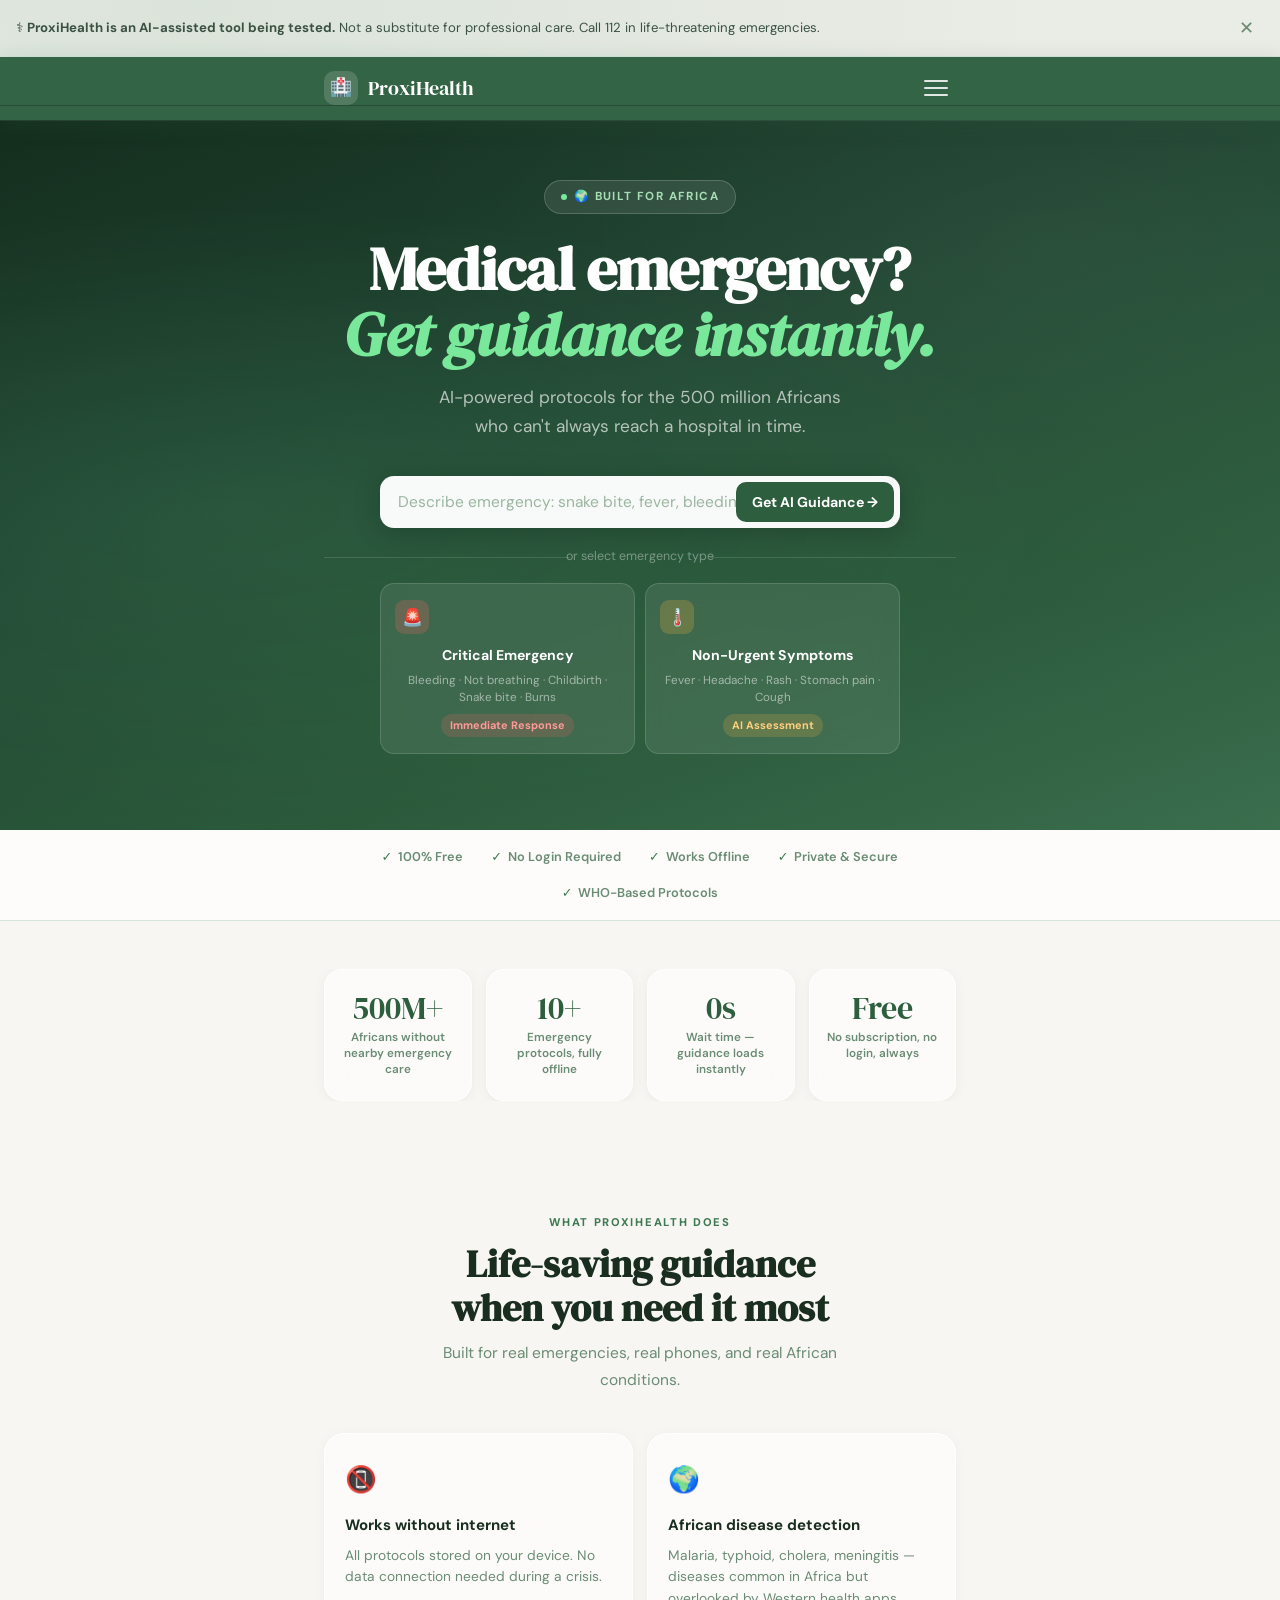
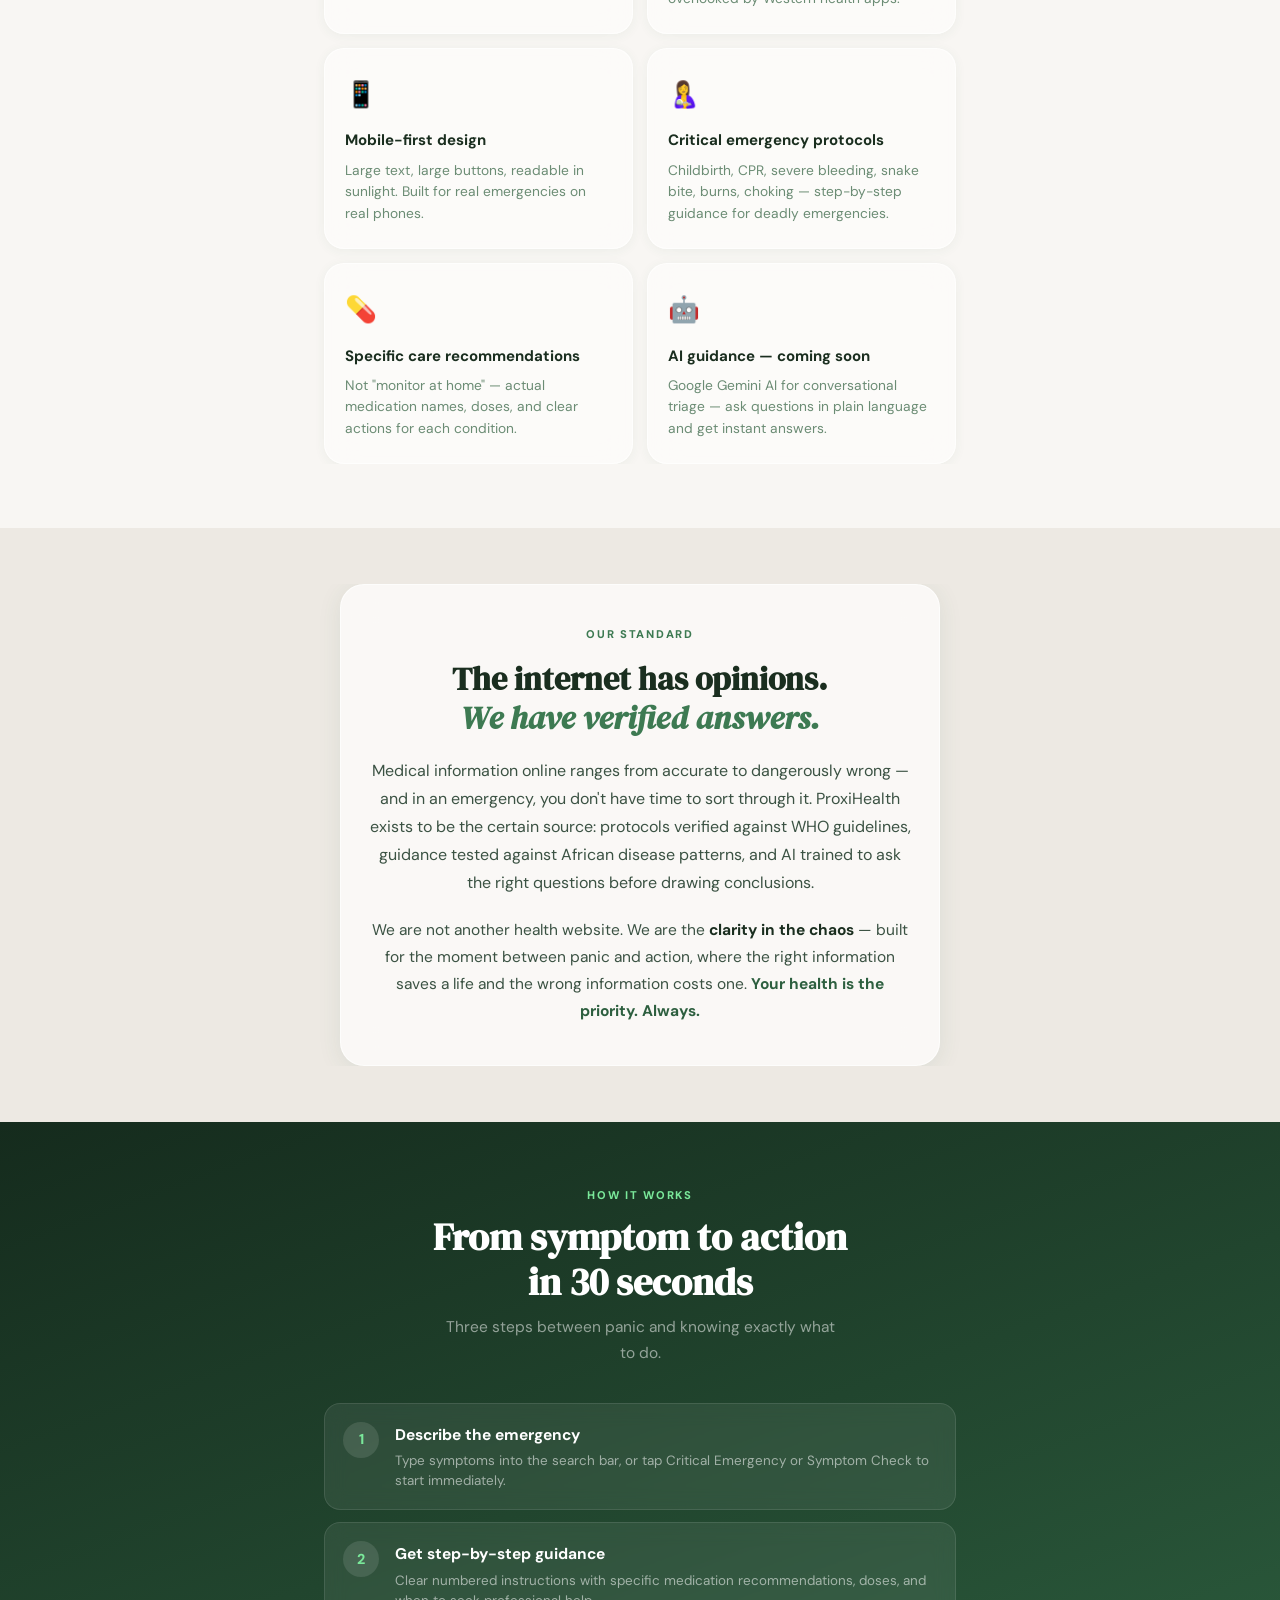
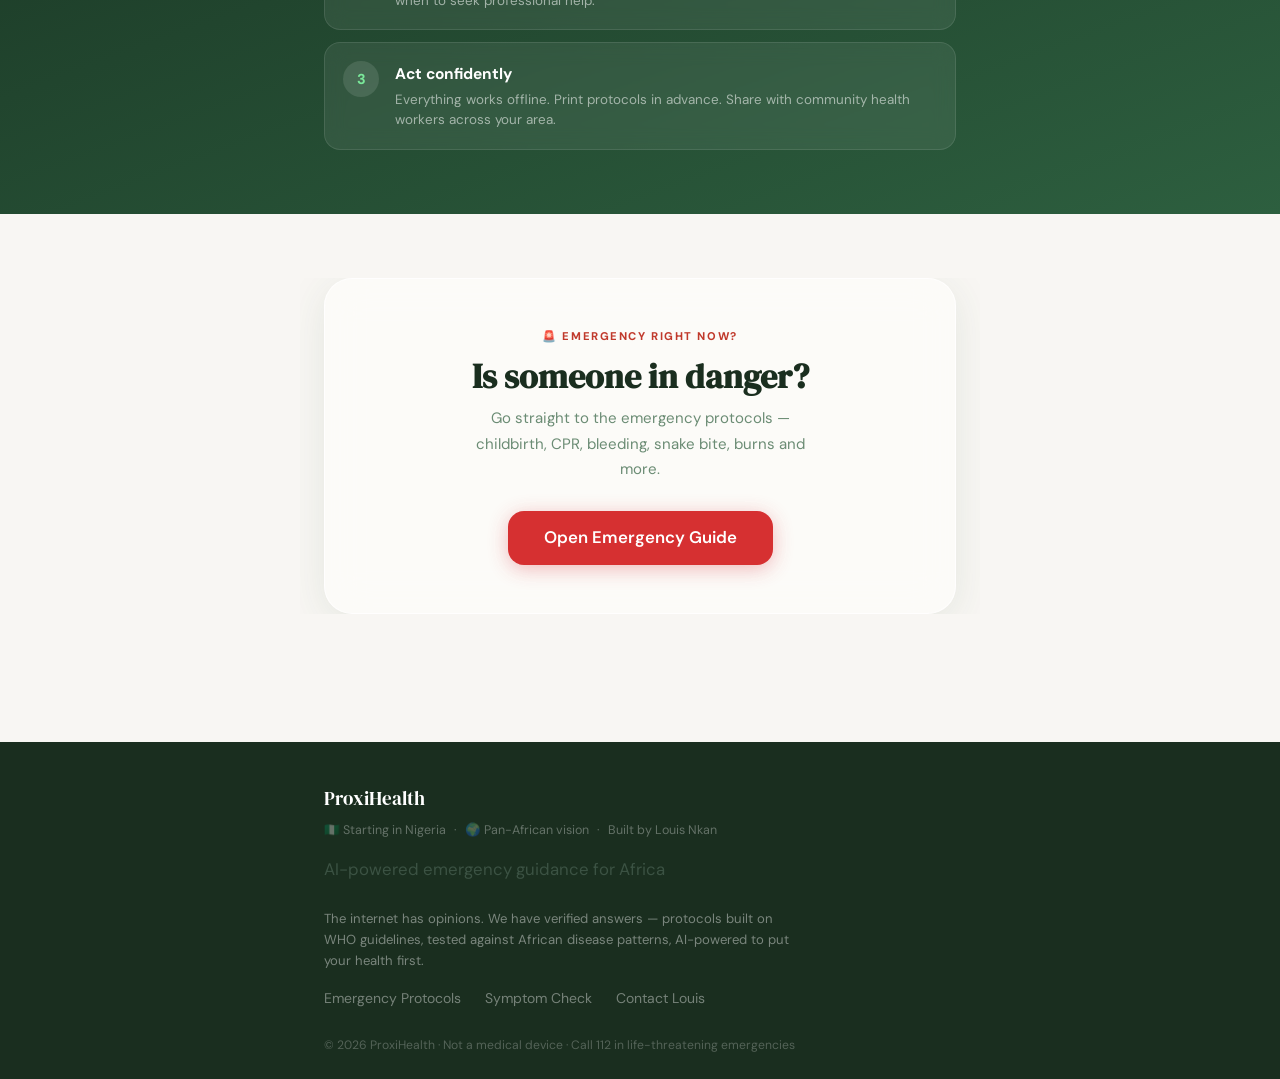
==== commit e5b3fdbb: "Update index.html" ====
--- a/index.html
+++ b/index.html
@@ -321,6 +321,112 @@
       margin-bottom: 14px; flex-wrap: wrap;
     }
   </style>
+
+  <style>
+    /* ── NAV HAMBURGER ─────────────────────── */
+    .nav__inner {
+      display: flex;
+      align-items: center;
+      justify-content: space-between;
+      flex-wrap: nowrap;
+      overflow: hidden;
+    }
+    .nav__burger {
+      background: none;
+      border: none;
+      cursor: pointer;
+      padding: 8px;
+      display: flex;
+      flex-direction: column;
+      gap: 5px;
+      -webkit-tap-highlight-color: transparent;
+      flex-shrink: 0;
+    }
+    .nav__burger span {
+      display: block;
+      width: 24px;
+      height: 2px;
+      background: rgba(255,255,255,0.85);
+      border-radius: 2px;
+      transition: transform 0.25s, opacity 0.2s;
+    }
+    .nav__burger[aria-expanded="true"] span:nth-child(1) { transform: translateY(7px) rotate(45deg); }
+    .nav__burger[aria-expanded="true"] span:nth-child(2) { opacity: 0; }
+    .nav__burger[aria-expanded="true"] span:nth-child(3) { transform: translateY(-7px) rotate(-45deg); }
+
+    .nav__menu {
+      max-height: 0;
+      overflow: hidden;
+      background: rgba(26,61,40,0.98);
+      backdrop-filter: blur(20px);
+      -webkit-backdrop-filter: blur(20px);
+      transition: max-height 0.35s cubic-bezier(0.4,0,0.2,1);
+      border-top: 1px solid rgba(255,255,255,0.07);
+    }
+    .nav__menu.open { max-height: 400px; }
+    .nav__menu__inner {
+      padding: 16px 0 24px;
+      display: flex;
+      flex-direction: column;
+      gap: 4px;
+    }
+    .nav__menu__link {
+      color: rgba(255,255,255,0.85);
+      text-decoration: none;
+      font-size: 1rem;
+      font-weight: 600;
+      padding: 12px 16px;
+      border-radius: 10px;
+      transition: background 0.15s;
+      display: block;
+      -webkit-tap-highlight-color: transparent;
+    }
+    .nav__menu__link:hover {
+      background: rgba(255,255,255,0.10);
+      color: #fff;
+      text-decoration: none;
+    }
+    .nav__menu__link--sm {
+      font-size: 0.85rem;
+      font-weight: 500;
+      color: rgba(255,255,255,0.55);
+    }
+    .nav__menu__share {
+      background: rgba(122,232,154,0.15);
+      border: 1px solid rgba(122,232,154,0.3);
+      color: #7AE89A;
+      font-family: 'DM Sans', sans-serif;
+      font-size: 1rem;
+      font-weight: 600;
+      padding: 12px 16px;
+      border-radius: 10px;
+      cursor: pointer;
+      text-align: left;
+      transition: background 0.15s;
+      -webkit-tap-highlight-color: transparent;
+    }
+    .nav__menu__share:hover { background: rgba(122,232,154,0.22); }
+    .nav__menu__divider {
+      height: 1px;
+      background: rgba(255,255,255,0.08);
+      margin: 8px 16px;
+    }
+    .nav__menu__tagline {
+      font-size: 0.72rem;
+      color: rgba(255,255,255,0.28);
+      padding: 4px 16px;
+      margin: 0;
+    }
+
+    /* ── CRITICAL: fix horizontal overflow ── */
+    html, body {
+      overflow-x: hidden;
+      max-width: 100%;
+    }
+    .container {
+      overflow: hidden;
+    }
+  </style>
 </head>
 <body>
 
@@ -333,16 +439,30 @@
     <button id="disclaimer-banner__close" aria-label="Dismiss">✕</button>
   </div>
 
-  <!-- NAV — never wraps -->
+  <!-- NAV -->
   <nav class="nav" role="navigation" aria-label="Main navigation">
     <div class="container nav__inner">
       <a href="index.html" class="nav__brand" aria-label="ProxiHealth home">
         <div class="nav__logo">🏥</div>
         <span class="nav__title">ProxiHealth</span>
       </a>
-      <div class="nav__links">
-        <a href="emergency.html" class="nav__link">Emergency</a>
-        <a href="triage.html"    class="nav__link">Symptom Check</a>
+      <!-- Hamburger button -->
+      <button class="nav__burger" id="nav-burger" aria-label="Open menu" aria-expanded="false">
+        <span></span><span></span><span></span>
+      </button>
+    </div>
+    <!-- Slide-down menu -->
+    <div class="nav__menu" id="nav-menu" aria-hidden="true">
+      <div class="container nav__menu__inner">
+        <a href="emergency.html" class="nav__menu__link">🚨 Emergency Protocols</a>
+        <a href="triage.html"    class="nav__menu__link">🌡️ Symptom Check</a>
+        <a href="index.html"     class="nav__menu__link">🏠 Home</a>
+        <button class="nav__menu__share" id="nav-share-btn">
+          🔗 Share ProxiHealth
+        </button>
+        <div class="nav__menu__divider"></div>
+        <a href="mailto:louisnkan21@gmail.com" class="nav__menu__link nav__menu__link--sm">✉️ Contact: louisnkan21@gmail.com</a>
+        <p class="nav__menu__tagline">AI emergency guidance for Africa · Free · Offline</p>
       </div>
     </div>
   </nav>
@@ -565,7 +685,7 @@
       <div class="footer__links">
         <a href="emergency.html">Emergency Protocols</a>
         <a href="triage.html">Symptom Check</a>
-        <a href="/cdn-cgi/l/email-protection#05666a6b716466714562607175776a7d6c6d606469716d2b666a68">Contact</a>
+        <a href="/cdn-cgi/l/email-protection#05666a6b716466714562607175776a7d6c6d606469716d2b666a68">Contact Louis</a>
       </div>
       <p style="font-size:0.76rem; margin:0; color:rgba(255,255,255,0.25);">
         © 2026 ProxiHealth · Not a medical device · Call 112 in life-threatening emergencies
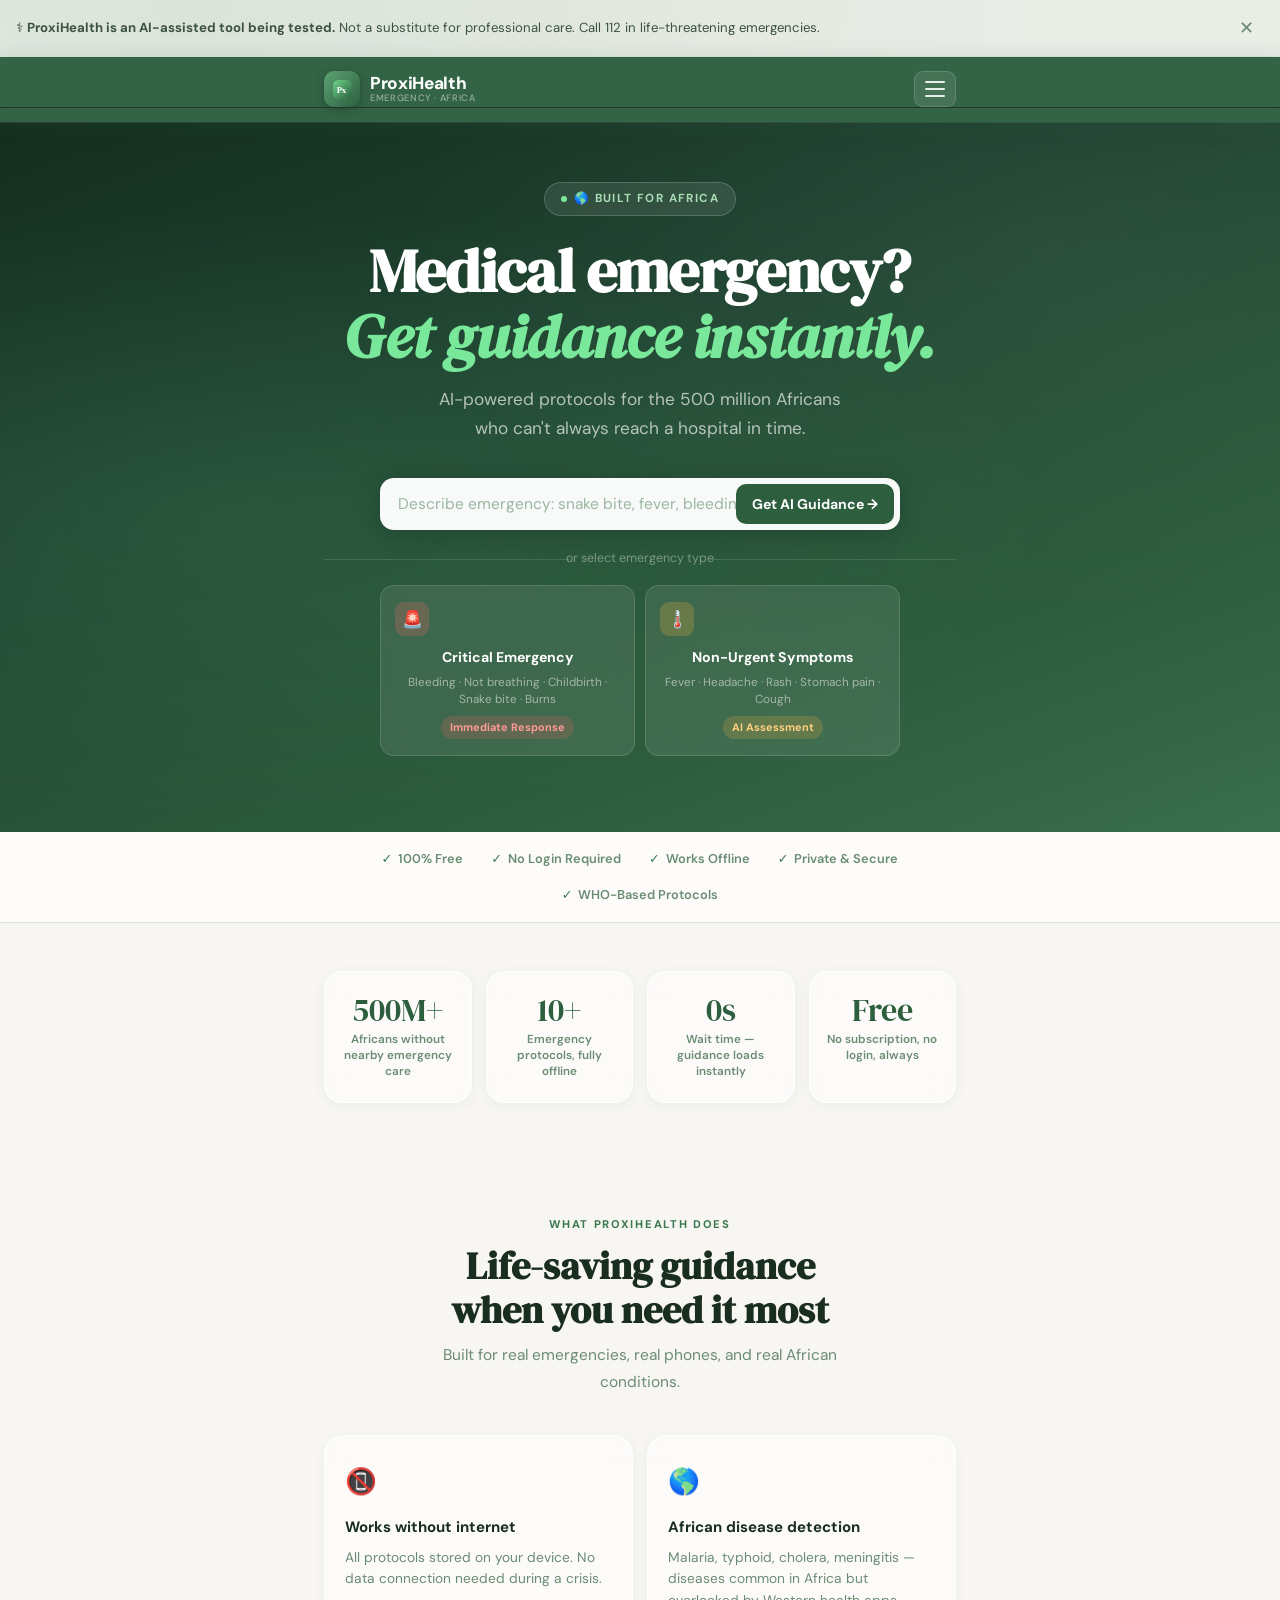
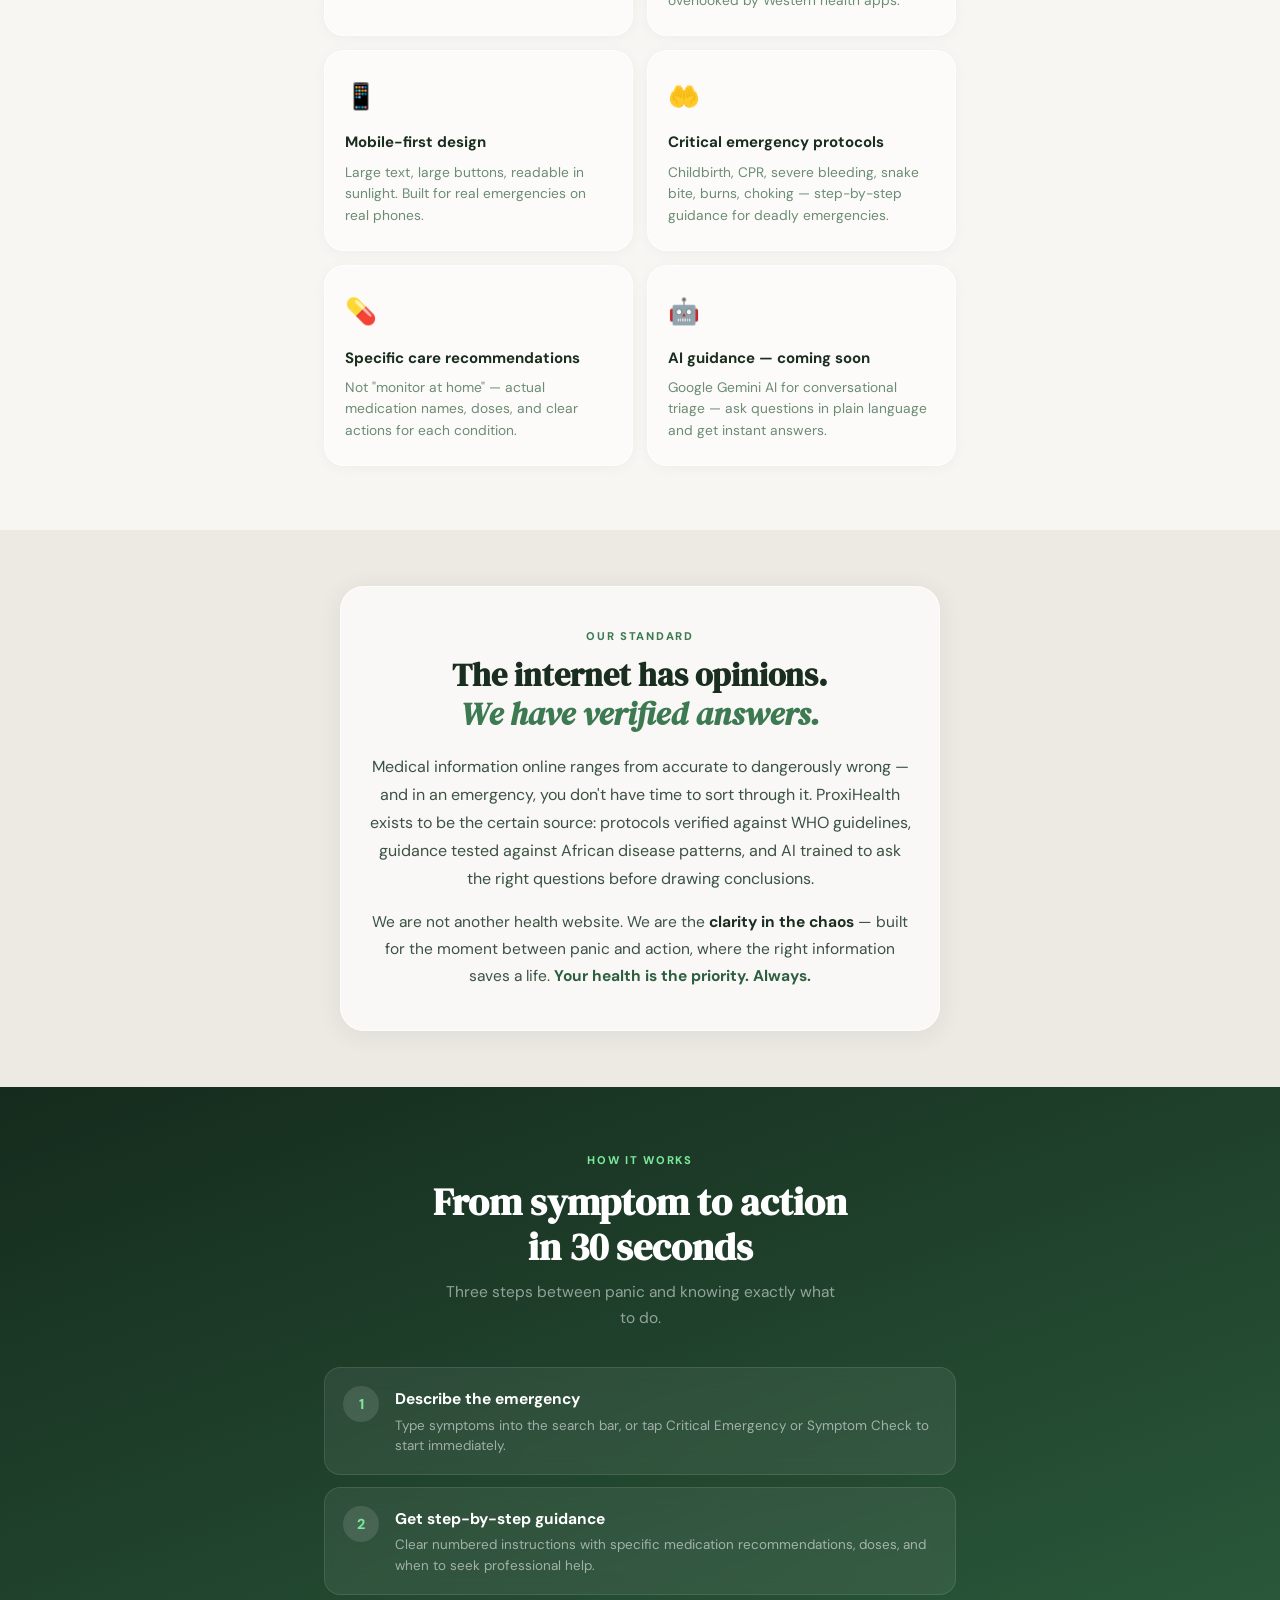
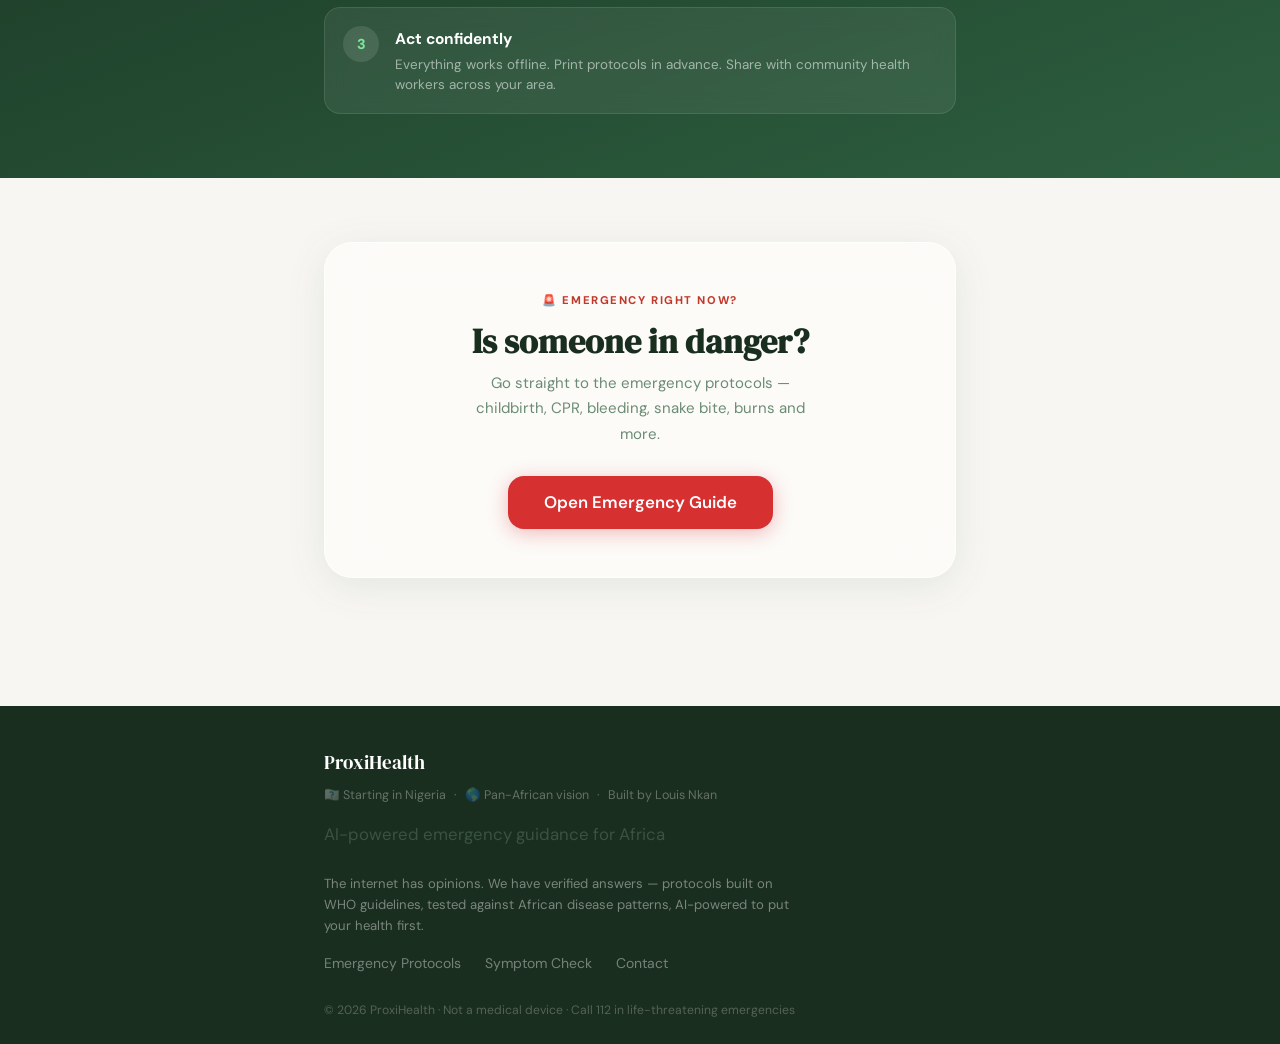
==== commit cdc0d07a: "Update index.html" ====
--- a/index.html
+++ b/index.html
@@ -3,755 +3,445 @@
 <head>
   <meta charset="UTF-8" />
   <meta name="viewport" content="width=device-width, initial-scale=1.0" />
-
-  <!-- =============================================
-       SEO METADATA
-       ============================================= -->
   <title>ProxiHealth — Emergency Medical Guidance for Africa</title>
   <meta name="description" content="When the nearest hospital is hours away, ProxiHealth gives you verified step-by-step emergency guidance. Free, offline, no login. Built for Africa." />
-  <meta name="keywords" content="emergency medical Africa, first aid Nigeria, malaria symptoms, emergency protocols, offline health app, AI triage Africa, ProxiHealth, Louis Nkan" />
+  <meta name="keywords" content="emergency medical Africa, first aid Nigeria, malaria symptoms, emergency protocols, offline health app, ProxiHealth, Louis Nkan" />
   <meta name="author" content="Louis Nkan" />
   <meta name="robots" content="index, follow" />
   <link rel="canonical" href="https://louisnkan.github.io/ProxiHealth/" />
-
-  <!-- Open Graph — WhatsApp, Facebook previews -->
-  <meta property="og:type"        content="website" />
-  <meta property="og:title"       content="ProxiHealth — Emergency Medical Guidance for Africa" />
+  <meta property="og:type" content="website" />
+  <meta property="og:title" content="ProxiHealth — Emergency Medical Guidance for Africa" />
   <meta property="og:description" content="When the nearest hospital is hours away, ProxiHealth gives you verified step-by-step emergency guidance. Free, offline, no login. Built for Africa." />
-  <meta property="og:url"         content="https://louisnkan.github.io/ProxiHealth/" />
-  <meta property="og:site_name"   content="ProxiHealth" />
-  <meta property="og:image"       content="https://louisnkan.github.io/ProxiHealth/og-image.png" />
-  <meta property="og:image:width"  content="1200" />
-  <meta property="og:image:height" content="630" />
-  <meta property="og:locale"      content="en_NG" />
-
-  <!-- Twitter Card -->
-  <meta name="twitter:card"        content="summary_large_image" />
-  <meta name="twitter:title"       content="ProxiHealth — Emergency Medical Guidance for Africa" />
-  <meta name="twitter:description" content="When the nearest hospital is hours away, ProxiHealth gives you verified step-by-step emergency guidance. Free, offline, no login. Built for Africa." />
-  <meta name="twitter:image"       content="https://louisnkan.github.io/ProxiHealth/og-image.png" />
-  <meta name="twitter:creator"     content="@louisnkan" />
-
-  <!-- PWA -->
+  <meta property="og:url" content="https://louisnkan.github.io/ProxiHealth/" />
+  <meta property="og:site_name" content="ProxiHealth" />
+  <meta property="og:image" content="https://louisnkan.github.io/ProxiHealth/og-image.png" />
+  <meta property="og:locale" content="en_NG" />
+  <meta name="twitter:card" content="summary_large_image" />
+  <meta name="twitter:title" content="ProxiHealth — Emergency Medical Guidance for Africa" />
+  <meta name="twitter:description" content="When the nearest hospital is hours away, ProxiHealth gives you verified step-by-step emergency guidance. Free, offline, no login." />
+  <meta name="twitter:image" content="https://louisnkan.github.io/ProxiHealth/og-image.png" />
+  <meta name="twitter:creator" content="@louisnkan" />
   <meta name="theme-color" content="#2D5F3F" />
   <meta name="apple-mobile-web-app-capable" content="yes" />
-  <meta name="apple-mobile-web-app-title"   content="ProxiHealth" />
+  <meta name="apple-mobile-web-app-title" content="ProxiHealth" />
   <link rel="manifest" href="manifest.json" />
-
-  <!-- JSON-LD Structured Data for Google -->
-  <script type="application/ld+json">
-  {
-    "@context": "https://schema.org",
-    "@type": "MedicalOrganization",
-    "name": "ProxiHealth",
-    "description": "AI-powered emergency medical guidance for Africa. Offline-first protocols for childbirth, CPR, malaria, snake bite, and more.",
-    "url": "https://louisnkan.github.io/ProxiHealth/",
-    "foundingDate": "2025",
-    "founder": { "@type": "Person", "name": "Louis Nkan" },
-    "areaServed": "Africa",
-    "availableLanguage": "English",
-    "medicalSpecialty": "Emergency Medicine"
-  }
-  </script>
-
-  <!-- =============================================
-       GOOGLE TAG PLACEHOLDER
-       Replace between the GOOGLE_TAG markers with
-       your actual Google Analytics 4 or GTM snippet
-       ============================================= -->
+  <script type="application/ld+json">{"@context":"https://schema.org","@type":"MedicalOrganization","name":"ProxiHealth","description":"AI-powered emergency medical guidance for Africa.","url":"https://louisnkan.github.io/ProxiHealth/","foundingDate":"2025","founder":{"@type":"Person","name":"Louis Nkan"},"areaServed":"Africa","availableLanguage":"English","medicalSpecialty":"Emergency Medicine"}</script>
   <!-- GOOGLE_TAG_START -->
-  <!-- Example GA4:
-  <script async src="https://www.googletagmanager.com/gtag/js?id=G-XXXXXXXXXX"></script>
-  <script>
-    window.dataLayer = window.dataLayer || [];
-    function gtag(){dataLayer.push(arguments);}
-    gtag('js', new Date());
-    gtag('config', 'G-XXXXXXXXXX');
-  </script>
-  -->
+  <!-- Paste your Google Analytics or GTM snippet here -->
   <!-- GOOGLE_TAG_END -->
-
   <link rel="stylesheet" href="css/styles.css" />
-
   <style>
-    /* NAV — single row, never wraps on mobile */
-    .nav__inner  { flex-wrap: nowrap; }
-    .nav__links  { flex-wrap: nowrap; flex-shrink: 0; }
-    .nav__link   { font-size: 0.82rem; padding: 7px 10px; white-space: nowrap; }
+    html, body { overflow-x: hidden; max-width: 100%; }
+
+    /* MODERN LOGO */
+    .brand-mark {
+      width: 36px; height: 36px; flex-shrink: 0;
+      background: linear-gradient(135deg, #5CA373 0%, #2D5F3F 100%);
+      border-radius: 10px; display: flex; align-items: center; justify-content: center;
+      box-shadow: 0 2px 10px rgba(0,0,0,0.28);
+    }
+    .brand-mark svg { width: 19px; height: 19px; }
+    .brand-text { display: flex; flex-direction: column; line-height: 1; }
+    .brand-name { font-family: 'DM Sans', sans-serif; font-size: 1.08rem; font-weight: 800; color: #fff; letter-spacing: -0.02em; }
+    .brand-sub  { font-size: 0.58rem; font-weight: 500; color: rgba(255,255,255,0.48); letter-spacing: 0.07em; text-transform: uppercase; margin-top: 2px; }
+
+    /* HAMBURGER NAV */
+    .nav__inner { display: flex; align-items: center; justify-content: space-between; flex-wrap: nowrap; }
+    .nav__burger {
+      background: rgba(255,255,255,0.09); border: 1px solid rgba(255,255,255,0.16);
+      border-radius: 9px; cursor: pointer; padding: 9px 10px;
+      display: flex; flex-direction: column; gap: 5px;
+      -webkit-tap-highlight-color: transparent; flex-shrink: 0; transition: background 0.2s;
+    }
+    .nav__burger:hover { background: rgba(255,255,255,0.16); }
+    .nav__burger span {
+      display: block; width: 20px; height: 2px;
+      background: rgba(255,255,255,0.88); border-radius: 2px;
+      transition: transform 0.25s ease, opacity 0.2s ease, transform 0.25s ease;
+      pointer-events: none;
+    }
+    .nav__burger.is-open span:nth-child(1) { transform: translateY(7px) rotate(45deg); }
+    .nav__burger.is-open span:nth-child(2) { opacity: 0; }
+    .nav__burger.is-open span:nth-child(3) { transform: translateY(-7px) rotate(-45deg); }
+
+    .nav__menu {
+      max-height: 0; overflow: hidden;
+      background: rgba(18,44,28,0.98); backdrop-filter: blur(24px); -webkit-backdrop-filter: blur(24px);
+      transition: max-height 0.38s cubic-bezier(0.4,0,0.2,1);
+      border-top: 1px solid rgba(255,255,255,0.06);
+    }
+    .nav__menu.is-open { max-height: 460px; }
+    .nav__menu-inner { padding: 12px 0 24px; display: flex; flex-direction: column; gap: 2px; }
+    .nav__mlink {
+      color: rgba(255,255,255,0.80); text-decoration: none; font-size: 1rem; font-weight: 600;
+      padding: 13px 16px; border-radius: 10px; transition: background 0.15s, color 0.15s;
+      display: block; -webkit-tap-highlight-color: transparent;
+    }
+    .nav__mlink:hover { background: rgba(255,255,255,0.09); color: #fff; text-decoration: none; }
+    .nav__mshare {
+      background: rgba(122,232,154,0.12); border: 1px solid rgba(122,232,154,0.26);
+      color: #7AE89A; font-family: 'DM Sans', sans-serif; font-size: 1rem; font-weight: 600;
+      padding: 13px 16px; border-radius: 10px; cursor: pointer; text-align: left; width: 100%;
+      transition: background 0.15s; -webkit-tap-highlight-color: transparent;
+    }
+    .nav__mshare:hover { background: rgba(122,232,154,0.20); }
+    .nav__mdiv { height: 1px; background: rgba(255,255,255,0.07); margin: 8px 16px; }
+    .nav__mcontact {
+      color: rgba(255,255,255,0.42); text-decoration: none; font-size: 0.82rem;
+      padding: 8px 16px; display: block; transition: color 0.15s;
+    }
+    .nav__mcontact:hover { color: rgba(255,255,255,0.72); text-decoration: none; }
+    .nav__mtag { font-size: 0.7rem; color: rgba(255,255,255,0.20); padding: 4px 16px; margin: 0; }
 
     /* HERO */
-    .hero {
-      background: linear-gradient(160deg, #152E1E 0%, #1E4230 35%, #2B5A3B 70%, #3A6E4D 100%);
-      padding: 60px 0 76px;
-      text-align: center;
-      position: relative; overflow: hidden;
-    }
-    .hero::before {
-      content: ''; position: absolute; inset: 0;
-      background:
-        radial-gradient(ellipse at 18% 55%, rgba(122,232,154,0.10) 0%, transparent 55%),
-        radial-gradient(ellipse at 82% 18%, rgba(255,255,255,0.04) 0%, transparent 45%);
-      pointer-events: none;
-    }
-    .hero__inner { position: relative; z-index: 1; }
-
-    .hero__badge {
-      display: inline-flex; align-items: center; gap: 7px;
-      background: rgba(255,255,255,0.09);
-      border: 1px solid rgba(255,255,255,0.18);
-      backdrop-filter: blur(12px);
-      padding: 6px 16px; border-radius: 999px;
-      font-size: 0.73rem; font-weight: 700;
-      letter-spacing: 0.12em; text-transform: uppercase;
-      color: #A8DDB5; margin-bottom: 22px;
-    }
-    .hero__badge::before {
-      content: ''; width: 6px; height: 6px;
-      background: #7AE89A; border-radius: 50%;
-      animation: blink 2s ease-in-out infinite;
-    }
+    .hero { background: linear-gradient(160deg,#152E1E 0%,#1E4230 35%,#2B5A3B 70%,#3A6E4D 100%); padding: 60px 0 76px; text-align: center; position: relative; overflow: hidden; }
+    .hero::before { content:''; position:absolute; inset:0; background: radial-gradient(ellipse at 18% 55%,rgba(122,232,154,0.10) 0%,transparent 55%), radial-gradient(ellipse at 82% 18%,rgba(255,255,255,0.04) 0%,transparent 45%); pointer-events:none; }
+    .hero-inner { position:relative; z-index:1; }
+    .hero-badge { display:inline-flex; align-items:center; gap:7px; background:rgba(255,255,255,0.09); border:1px solid rgba(255,255,255,0.18); backdrop-filter:blur(12px); padding:6px 16px; border-radius:999px; font-size:0.73rem; font-weight:700; letter-spacing:0.12em; text-transform:uppercase; color:#A8DDB5; margin-bottom:22px; }
+    .hero-badge::before { content:''; width:6px; height:6px; background:#7AE89A; border-radius:50%; animation:blink 2s ease-in-out infinite; }
     @keyframes blink { 0%,100%{opacity:1;transform:scale(1)} 50%{opacity:0.3;transform:scale(0.7)} }
-
-    .hero__headline {
-      font-family: 'DM Serif Display', Georgia, serif;
-      font-size: clamp(2.1rem, 7vw, 3.8rem);
-      color: #fff; line-height: 1.08;
-      margin-bottom: 16px; letter-spacing: -0.01em;
-    }
-    .hero__headline em { font-style: italic; color: #7AE89A; }
-
-    .hero__sub {
-      font-size: clamp(0.93rem, 2.3vw, 1.08rem);
-      color: rgba(255,255,255,0.66);
-      max-width: 430px; margin: 0 auto 36px; line-height: 1.65;
-    }
-
-    /* Search bar */
-    .search-wrap {
-      max-width: 520px; margin: 0 auto 14px;
-      position: relative;
-    }
-    .search-input {
-      width: 100%;
-      background: rgba(255,255,255,0.97);
-      border: none; border-radius: 14px;
-      padding: 16px 148px 16px 18px;
-      font-family: 'DM Sans', sans-serif;
-      font-size: 0.97rem; color: #1A2E1F;
-      box-shadow: 0 4px 28px rgba(0,0,0,0.20);
-      outline: none;
-      transition: box-shadow 0.2s;
-    }
-    .search-input::placeholder { color: #9BB5A0; }
-    .search-input:focus { box-shadow: 0 4px 36px rgba(0,0,0,0.28); }
-
-    .search-btn {
-      position: absolute; right: 6px; top: 6px; bottom: 6px;
-      background: #2D5F3F; color: #fff; border: none;
-      border-radius: 10px; padding: 0 16px;
-      font-family: 'DM Sans', sans-serif;
-      font-size: 0.88rem; font-weight: 700;
-      cursor: pointer; white-space: nowrap;
-      transition: background 0.2s;
-      -webkit-tap-highlight-color: transparent;
-    }
-    .search-btn:hover { background: #3D7A52; }
-
-    /* AI response bubble */
-    .search-result {
-      max-width: 520px; margin: 0 auto 4px;
-      background: rgba(255,255,255,0.10);
-      backdrop-filter: blur(16px);
-      border: 1px solid rgba(255,255,255,0.18);
-      border-radius: 14px; padding: 16px 20px;
-      text-align: left; color: #fff;
-      font-size: 0.91rem; line-height: 1.55;
-      display: none;
-      animation: fadeUp 0.3s ease;
-    }
-    .search-result.visible { display: block; }
-    .search-result__label {
-      font-size: 0.7rem; font-weight: 700;
-      letter-spacing: 0.1em; text-transform: uppercase;
-      color: #7AE89A; margin-bottom: 8px;
-    }
+    .hero-h1 { font-family:'DM Serif Display',Georgia,serif; font-size:clamp(2.1rem,7vw,3.8rem); color:#fff; line-height:1.08; margin-bottom:16px; letter-spacing:-0.01em; }
+    .hero-h1 em { font-style:italic; color:#7AE89A; }
+    .hero-sub { font-size:clamp(0.93rem,2.3vw,1.08rem); color:rgba(255,255,255,0.66); max-width:430px; margin:0 auto 36px; line-height:1.65; }
+
+    /* Search */
+    .swrap { max-width:520px; margin:0 auto 14px; position:relative; }
+    .sinput { width:100%; background:rgba(255,255,255,0.97); border:none; border-radius:14px; padding:16px 152px 16px 18px; font-family:'DM Sans',sans-serif; font-size:0.97rem; color:#1A2E1F; box-shadow:0 4px 28px rgba(0,0,0,0.20); outline:none; transition:box-shadow 0.2s; }
+    .sinput::placeholder { color:#9BB5A0; }
+    .sinput:focus { box-shadow:0 4px 36px rgba(0,0,0,0.28); }
+    .sbtn { position:absolute; right:6px; top:6px; bottom:6px; background:#2D5F3F; color:#fff; border:none; border-radius:10px; padding:0 16px; font-family:'DM Sans',sans-serif; font-size:0.88rem; font-weight:700; cursor:pointer; white-space:nowrap; transition:background 0.2s; -webkit-tap-highlight-color:transparent; }
+    .sbtn:hover { background:#3D7A52; }
+    .sresult { max-width:520px; margin:0 auto 4px; background:rgba(255,255,255,0.10); backdrop-filter:blur(16px); border:1px solid rgba(255,255,255,0.18); border-radius:14px; padding:16px 20px; text-align:left; color:#fff; font-size:0.91rem; line-height:1.55; display:none; animation:fadeUp 0.3s ease; }
+    .sresult.visible { display:block; }
+    .sresult-lbl { font-size:0.7rem; font-weight:700; letter-spacing:0.1em; text-transform:uppercase; color:#7AE89A; margin-bottom:8px; }
     @keyframes fadeUp { from{opacity:0;transform:translateY(8px)} to{opacity:1;transform:translateY(0)} }
-
-    .hero__divider {
-      font-size: 0.78rem; color: rgba(255,255,255,0.38);
-      margin: 18px 0 16px; position: relative;
-    }
-    .hero__divider::before, .hero__divider::after {
-      content: ''; position: absolute; top: 50%;
-      width: calc(50% - 70px); height: 1px;
-      background: rgba(255,255,255,0.13);
-    }
-    .hero__divider::before { left: 0; }
-    .hero__divider::after  { right: 0; }
-
-    /* Emergency type cards */
-    .type-grid {
-      display: grid; grid-template-columns: 1fr 1fr;
-      gap: 10px; max-width: 520px; margin: 0 auto;
-    }
-    .type-card {
-      background: rgba(255,255,255,0.09);
-      backdrop-filter: blur(12px);
-      border: 1px solid rgba(255,255,255,0.14);
-      border-radius: 14px; padding: 16px 14px;
-      cursor: pointer; text-decoration: none;
-      display: block;
-      transition: background 0.2s, border-color 0.2s, transform 0.15s;
-      -webkit-tap-highlight-color: transparent;
-    }
-    .type-card:hover {
-      background: rgba(255,255,255,0.15);
-      border-color: rgba(255,255,255,0.26);
-      transform: translateY(-2px); text-decoration: none;
-    }
-    .type-icon {
-      width: 34px; height: 34px; border-radius: 9px;
-      display: flex; align-items: center; justify-content: center;
-      font-size: 1.05rem; margin-bottom: 10px;
-    }
-    .type-icon--red   { background: rgba(255,100,100,0.22); }
-    .type-icon--amber { background: rgba(255,180,60,0.22); }
-    .type-title { font-size: 0.88rem; font-weight: 700; color: #fff; margin-bottom: 4px; }
-    .type-desc  { font-size: 0.73rem; color: rgba(255,255,255,0.52); line-height: 1.4; margin: 0; }
-    .type-tag   {
-      display: inline-block; margin-top: 9px;
-      font-size: 0.68rem; font-weight: 700;
-      padding: 2px 9px; border-radius: 999px;
-    }
-    .tag-red   { background: rgba(255,100,100,0.18); color: #FF9A9A; }
-    .tag-amber { background: rgba(255,180,60,0.18);  color: #FFD080; }
-
-    /* TRUST STRIP */
-    .trust-strip {
-      background: var(--warm-white);
-      border-bottom: 1px solid var(--border);
-      padding: 16px 0;
-    }
-    .trust-strip__inner {
-      display: flex; flex-wrap: wrap;
-      justify-content: center; gap: 14px 28px;
-    }
-    .trust-item {
-      display: flex; align-items: center; gap: 6px;
-      font-size: 0.8rem; font-weight: 600; color: var(--text-light);
-    }
-    .trust-item::before { content: '✓'; color: var(--green-mid); font-weight: 800; }
-
-    /* STATS */
-    .stats-section { padding: 48px 0; }
-    .stats-grid {
-      display: grid; grid-template-columns: 1fr 1fr; gap: 14px;
-    }
-    @media (min-width: 560px) { .stats-grid { grid-template-columns: repeat(4,1fr); } }
-    .stat-card {
-      background: rgba(253,252,250,0.82);
-      backdrop-filter: blur(16px);
-      border: 1px solid rgba(255,255,255,0.65);
-      border-radius: 18px; padding: 22px 14px;
-      text-align: center;
-      box-shadow: 0 2px 12px rgba(45,95,63,0.07);
-    }
-    .stat-num { font-family: 'DM Serif Display', serif; font-size: 2rem; color: var(--green-deep); display: block; line-height: 1; }
-    .stat-ctx { font-size: 0.73rem; font-weight: 600; color: var(--text-light); margin-top: 5px; display: block; line-height: 1.4; }
-
-    /* FEATURES */
-    .features-section { padding: 64px 0; }
-    .eyebrow { font-size: 0.7rem; font-weight: 800; letter-spacing: 0.15em; text-transform: uppercase; color: var(--green-mid); margin-bottom: 10px; }
-    .sec-title { font-family: 'DM Serif Display', serif; font-size: clamp(1.6rem,4.5vw,2.4rem); margin-bottom: 10px; line-height: 1.15; }
-    .sec-sub   { font-size: 0.97rem; color: var(--text-light); max-width: 400px; margin: 0 auto; }
-    .features-grid {
-      display: grid; grid-template-columns: 1fr; gap: 14px; margin-top: 40px;
-    }
-    @media (min-width: 540px) { .features-grid { grid-template-columns: 1fr 1fr; } }
-    .feat {
-      background: rgba(253,252,250,0.82); backdrop-filter: blur(16px);
-      border: 1px solid rgba(255,255,255,0.65);
-      border-radius: 20px; padding: 24px 20px;
-      box-shadow: 0 2px 12px rgba(45,95,63,0.06);
-      transition: transform 0.2s, box-shadow 0.2s;
-    }
-    .feat:hover { transform: translateY(-2px); box-shadow: 0 8px 28px rgba(45,95,63,0.11); }
-    .feat__icon  { font-size: 1.6rem; margin-bottom: 12px; display: block; }
-    .feat__title { font-size: 0.94rem; font-weight: 700; color: var(--text-dark); margin-bottom: 6px; }
-    .feat__body  { font-size: 0.86rem; color: var(--text-light); line-height: 1.55; margin: 0; }
-
-    /* HOW IT WORKS */
-    .hiw {
-      background: linear-gradient(160deg, #152B1D 0%, #2D5F3F 100%);
-      padding: 64px 0;
-    }
-    .hiw-steps { display: flex; flex-direction: column; gap: 12px; margin-top: 36px; }
-    .hiw-step {
-      display: flex; gap: 16px; align-items: flex-start;
-      background: rgba(255,255,255,0.07); backdrop-filter: blur(10px);
-      border: 1px solid rgba(255,255,255,0.10);
-      border-radius: 16px; padding: 18px;
-    }
-    .hiw-num {
-      width: 36px; height: 36px; flex-shrink: 0;
-      background: rgba(255,255,255,0.11); border-radius: 50%;
-      display: flex; align-items: center; justify-content: center;
-      font-weight: 800; font-size: 0.9rem; color: #7AE89A;
-    }
-    .hiw-title { font-size: 0.97rem; font-weight: 700; color: #fff; margin-bottom: 3px; }
-    .hiw-body  { font-size: 0.84rem; color: rgba(255,255,255,0.55); margin: 0; line-height: 1.5; }
-
-    /* CTA BLOCK */
-    .cta-section { padding: 64px 0; }
-    .cta-card {
-      background: rgba(253,252,250,0.84); backdrop-filter: blur(20px);
-      border: 1px solid rgba(255,255,255,0.65);
-      border-radius: 28px; padding: 48px 24px;
-      text-align: center;
-      box-shadow: 0 8px 40px rgba(45,95,63,0.10);
-    }
-    .cta-card__eyebrow { font-size: 0.7rem; font-weight: 800; letter-spacing: 0.14em; text-transform: uppercase; color: var(--alert-red); margin-bottom: 10px; }
-    .cta-card__title   { font-family: 'DM Serif Display', serif; font-size: clamp(1.5rem,4vw,2.1rem); margin-bottom: 10px; }
-    .cta-card__sub     { color: var(--text-light); margin-bottom: 28px; font-size: 0.94rem; max-width: 360px; margin-left:auto; margin-right:auto; }
-
-    /* GEO FOOTER LINE */
-    .footer__geo {
-      display: flex; align-items: center; gap: 8px;
-      font-size: 0.78rem; color: rgba(255,255,255,0.32);
-      margin-bottom: 14px; flex-wrap: wrap;
-    }
-  </style>
-
-  <style>
-    /* ── NAV HAMBURGER ─────────────────────── */
-    .nav__inner {
-      display: flex;
-      align-items: center;
-      justify-content: space-between;
-      flex-wrap: nowrap;
-      overflow: hidden;
-    }
-    .nav__burger {
-      background: none;
-      border: none;
-      cursor: pointer;
-      padding: 8px;
-      display: flex;
-      flex-direction: column;
-      gap: 5px;
-      -webkit-tap-highlight-color: transparent;
-      flex-shrink: 0;
-    }
-    .nav__burger span {
-      display: block;
-      width: 24px;
-      height: 2px;
-      background: rgba(255,255,255,0.85);
-      border-radius: 2px;
-      transition: transform 0.25s, opacity 0.2s;
-    }
-    .nav__burger[aria-expanded="true"] span:nth-child(1) { transform: translateY(7px) rotate(45deg); }
-    .nav__burger[aria-expanded="true"] span:nth-child(2) { opacity: 0; }
-    .nav__burger[aria-expanded="true"] span:nth-child(3) { transform: translateY(-7px) rotate(-45deg); }
-
-    .nav__menu {
-      max-height: 0;
-      overflow: hidden;
-      background: rgba(26,61,40,0.98);
-      backdrop-filter: blur(20px);
-      -webkit-backdrop-filter: blur(20px);
-      transition: max-height 0.35s cubic-bezier(0.4,0,0.2,1);
-      border-top: 1px solid rgba(255,255,255,0.07);
-    }
-    .nav__menu.open { max-height: 400px; }
-    .nav__menu__inner {
-      padding: 16px 0 24px;
-      display: flex;
-      flex-direction: column;
-      gap: 4px;
-    }
-    .nav__menu__link {
-      color: rgba(255,255,255,0.85);
-      text-decoration: none;
-      font-size: 1rem;
-      font-weight: 600;
-      padding: 12px 16px;
-      border-radius: 10px;
-      transition: background 0.15s;
-      display: block;
-      -webkit-tap-highlight-color: transparent;
-    }
-    .nav__menu__link:hover {
-      background: rgba(255,255,255,0.10);
-      color: #fff;
-      text-decoration: none;
-    }
-    .nav__menu__link--sm {
-      font-size: 0.85rem;
-      font-weight: 500;
-      color: rgba(255,255,255,0.55);
-    }
-    .nav__menu__share {
-      background: rgba(122,232,154,0.15);
-      border: 1px solid rgba(122,232,154,0.3);
-      color: #7AE89A;
-      font-family: 'DM Sans', sans-serif;
-      font-size: 1rem;
-      font-weight: 600;
-      padding: 12px 16px;
-      border-radius: 10px;
-      cursor: pointer;
-      text-align: left;
-      transition: background 0.15s;
-      -webkit-tap-highlight-color: transparent;
-    }
-    .nav__menu__share:hover { background: rgba(122,232,154,0.22); }
-    .nav__menu__divider {
-      height: 1px;
-      background: rgba(255,255,255,0.08);
-      margin: 8px 16px;
-    }
-    .nav__menu__tagline {
-      font-size: 0.72rem;
-      color: rgba(255,255,255,0.28);
-      padding: 4px 16px;
-      margin: 0;
-    }
-
-    /* ── CRITICAL: fix horizontal overflow ── */
-    html, body {
-      overflow-x: hidden;
-      max-width: 100%;
-    }
-    .container {
-      overflow: hidden;
-    }
+    .sor { font-size:0.78rem; color:rgba(255,255,255,0.38); margin:18px 0 16px; position:relative; }
+    .sor::before,.sor::after { content:''; position:absolute; top:50%; width:calc(50% - 70px); height:1px; background:rgba(255,255,255,0.13); }
+    .sor::before { left:0; } .sor::after { right:0; }
+
+    /* Type cards */
+    .tgrid { display:grid; grid-template-columns:1fr 1fr; gap:10px; max-width:520px; margin:0 auto; }
+    .tcard { background:rgba(255,255,255,0.09); backdrop-filter:blur(12px); border:1px solid rgba(255,255,255,0.14); border-radius:14px; padding:16px 14px; cursor:pointer; text-decoration:none; display:block; transition:background 0.2s,border-color 0.2s,transform 0.15s; -webkit-tap-highlight-color:transparent; }
+    .tcard:hover { background:rgba(255,255,255,0.15); border-color:rgba(255,255,255,0.26); transform:translateY(-2px); text-decoration:none; }
+    .ticon { width:34px; height:34px; border-radius:9px; display:flex; align-items:center; justify-content:center; font-size:1.05rem; margin-bottom:10px; }
+    .ticon-r { background:rgba(255,100,100,0.22); }
+    .ticon-a { background:rgba(255,180,60,0.22); }
+    .ttitle { font-size:0.88rem; font-weight:700; color:#fff; margin-bottom:4px; }
+    .tdesc  { font-size:0.73rem; color:rgba(255,255,255,0.52); line-height:1.4; margin:0; }
+    .ttag   { display:inline-block; margin-top:9px; font-size:0.68rem; font-weight:700; padding:2px 9px; border-radius:999px; }
+    .ttag-r { background:rgba(255,100,100,0.18); color:#FF9A9A; }
+    .ttag-a { background:rgba(255,180,60,0.18); color:#FFD080; }
+
+    /* Trust strip */
+    .tstrip { background:var(--warm-white); border-bottom:1px solid var(--border); padding:16px 0; }
+    .tstrip-inner { display:flex; flex-wrap:wrap; justify-content:center; gap:14px 28px; }
+    .titem { display:flex; align-items:center; gap:6px; font-size:0.8rem; font-weight:600; color:var(--text-light); }
+    .titem::before { content:'✓'; color:var(--green-mid); font-weight:800; }
+
+    /* Stats */
+    .ssec { padding:48px 0; }
+    .sgrid { display:grid; grid-template-columns:1fr 1fr; gap:14px; }
+    @media(min-width:560px){.sgrid{grid-template-columns:repeat(4,1fr);}}
+    .scard { background:rgba(253,252,250,0.82); backdrop-filter:blur(16px); border:1px solid rgba(255,255,255,0.65); border-radius:18px; padding:22px 14px; text-align:center; box-shadow:0 2px 12px rgba(45,95,63,0.07); }
+    .snum { font-family:'DM Serif Display',serif; font-size:2rem; color:var(--green-deep); display:block; line-height:1; }
+    .sctx { font-size:0.73rem; font-weight:600; color:var(--text-light); margin-top:5px; display:block; line-height:1.4; }
+
+    /* Features */
+    .fsec { padding:64px 0; }
+    .eyebrow { font-size:0.7rem; font-weight:800; letter-spacing:0.15em; text-transform:uppercase; color:var(--green-mid); margin-bottom:10px; }
+    .stitle { font-family:'DM Serif Display',serif; font-size:clamp(1.6rem,4.5vw,2.4rem); margin-bottom:10px; line-height:1.15; }
+    .ssub { font-size:0.97rem; color:var(--text-light); max-width:400px; margin:0 auto; }
+    .fgrid { display:grid; grid-template-columns:1fr; gap:14px; margin-top:40px; }
+    @media(min-width:540px){.fgrid{grid-template-columns:1fr 1fr;}}
+    .fc { background:rgba(253,252,250,0.82); backdrop-filter:blur(16px); border:1px solid rgba(255,255,255,0.65); border-radius:20px; padding:24px 20px; box-shadow:0 2px 12px rgba(45,95,63,0.06); transition:transform 0.2s,box-shadow 0.2s; }
+    .fc:hover { transform:translateY(-2px); box-shadow:0 8px 28px rgba(45,95,63,0.11); }
+    .fc-icon  { font-size:1.6rem; margin-bottom:12px; display:block; }
+    .fc-title { font-size:0.94rem; font-weight:700; color:var(--text-dark); margin-bottom:6px; }
+    .fc-body  { font-size:0.86rem; color:var(--text-light); line-height:1.55; margin:0; }
+
+    /* Brand truth */
+    .btsec { padding:56px 0; background:var(--cream-dark); }
+    .btcard { max-width:600px; margin:0 auto; text-align:center; background:rgba(253,252,250,0.82); backdrop-filter:blur(16px); border:1px solid rgba(255,255,255,0.65); border-radius:24px; padding:40px 28px; box-shadow:0 4px 24px rgba(45,95,63,0.09); }
+
+    /* HIW */
+    .hiwsec { background:linear-gradient(160deg,#152B1D 0%,#2D5F3F 100%); padding:64px 0; }
+    .hiwsteps { display:flex; flex-direction:column; gap:12px; margin-top:36px; }
+    .hiwstep { display:flex; gap:16px; align-items:flex-start; background:rgba(255,255,255,0.07); backdrop-filter:blur(10px); border:1px solid rgba(255,255,255,0.10); border-radius:16px; padding:18px; }
+    .hiwnum { width:36px; height:36px; flex-shrink:0; background:rgba(255,255,255,0.11); border-radius:50%; display:flex; align-items:center; justify-content:center; font-weight:800; font-size:0.9rem; color:#7AE89A; }
+    .hiwtitle { font-size:0.97rem; font-weight:700; color:#fff; margin-bottom:3px; }
+    .hiwbody  { font-size:0.84rem; color:rgba(255,255,255,0.55); margin:0; line-height:1.5; }
+
+    /* CTA */
+    .ctasec { padding:64px 0; }
+    .ctacard { background:rgba(253,252,250,0.84); backdrop-filter:blur(20px); border:1px solid rgba(255,255,255,0.65); border-radius:28px; padding:48px 24px; text-align:center; box-shadow:0 8px 40px rgba(45,95,63,0.10); }
+    .cta-ey { font-size:0.7rem; font-weight:800; letter-spacing:0.14em; text-transform:uppercase; color:var(--alert-red); margin-bottom:10px; }
+    .cta-t  { font-family:'DM Serif Display',serif; font-size:clamp(1.5rem,4vw,2.1rem); margin-bottom:10px; }
+    .cta-s  { color:var(--text-light); margin-bottom:28px; font-size:0.94rem; max-width:360px; margin-left:auto; margin-right:auto; }
+
+    .footer__geo { display:flex; align-items:center; gap:8px; font-size:0.78rem; color:rgba(255,255,255,0.32); margin-bottom:14px; flex-wrap:wrap; }
   </style>
 </head>
 <body>
 
-  <!-- Non-blocking disclaimer -->
   <div id="disclaimer-banner">
     <span id="disclaimer-banner__text">
-      ⚕️ <strong>ProxiHealth is an AI-assisted tool being tested.</strong>
+      &#9877;&#65039; <strong>ProxiHealth is an AI-assisted tool being tested.</strong>
       Not a substitute for professional care. Call 112 in life-threatening emergencies.
     </span>
-    <button id="disclaimer-banner__close" aria-label="Dismiss">✕</button>
+    <button id="disclaimer-banner__close" aria-label="Dismiss">&#10005;</button>
   </div>
 
-  <!-- NAV -->
   <nav class="nav" role="navigation" aria-label="Main navigation">
     <div class="container nav__inner">
-      <a href="index.html" class="nav__brand" aria-label="ProxiHealth home">
-        <div class="nav__logo">🏥</div>
-        <span class="nav__title">ProxiHealth</span>
+      <a href="index.html" style="display:flex;align-items:center;gap:10px;text-decoration:none;" aria-label="ProxiHealth home">
+        <div class="brand-mark">
+          <svg viewBox="0 0 36 36" fill="none" xmlns="http://www.w3.org/2000/svg">
+            <rect width="36" height="36" rx="10" fill="url(#lg)"/>
+            <defs>
+              <linearGradient id="lg" x1="0" y1="0" x2="36" y2="36" gradientUnits="userSpaceOnUse">
+                <stop offset="0%" stop-color="#6DD48A"/>
+                <stop offset="100%" stop-color="#2D5F3F"/>
+              </linearGradient>
+            </defs>
+            <text x="7" y="24" font-family="Georgia,serif" font-size="17" font-weight="700" fill="white" letter-spacing="-1">Px</text>
+          </svg>
+        </div>
+        <div class="brand-text">
+          <span class="brand-name">ProxiHealth</span>
+          <span class="brand-sub">Emergency &middot; Africa</span>
+        </div>
       </a>
-      <!-- Hamburger button -->
       <button class="nav__burger" id="nav-burger" aria-label="Open menu" aria-expanded="false">
         <span></span><span></span><span></span>
       </button>
     </div>
-    <!-- Slide-down menu -->
-    <div class="nav__menu" id="nav-menu" aria-hidden="true">
-      <div class="container nav__menu__inner">
-        <a href="emergency.html" class="nav__menu__link">🚨 Emergency Protocols</a>
-        <a href="triage.html"    class="nav__menu__link">🌡️ Symptom Check</a>
-        <a href="index.html"     class="nav__menu__link">🏠 Home</a>
-        <button class="nav__menu__share" id="nav-share-btn">
-          🔗 Share ProxiHealth
-        </button>
-        <div class="nav__menu__divider"></div>
-        <a href="mailto:louisnkan21@gmail.com" class="nav__menu__link nav__menu__link--sm">✉️ Contact: louisnkan21@gmail.com</a>
-        <p class="nav__menu__tagline">AI emergency guidance for Africa · Free · Offline</p>
+    <div class="nav__menu" id="nav-menu">
+      <div class="container nav__menu-inner">
+        <a href="emergency.html" class="nav__mlink">&#128680; Emergency Protocols</a>
+        <a href="triage.html"    class="nav__mlink">&#127777;&#65039; Symptom Check</a>
+        <a href="index.html"     class="nav__mlink">&#127968; Home</a>
+        <button class="nav__mshare" id="nav-share-btn">&#128279; Share ProxiHealth</button>
+        <div class="nav__mdiv"></div>
+        <a href="mailto:louisnkan21@gmail.com" class="nav__mcontact">&#9993; Contact</a>
+        <p class="nav__mtag">AI emergency guidance for Africa &middot; Free &middot; Offline</p>
       </div>
     </div>
   </nav>
 
-  <!-- HERO -->
   <section class="hero">
-    <div class="container hero__inner">
-
-      <div class="hero__badge">🌍 Built for Africa</div>
-
-      <h1 class="hero__headline">
-        Medical emergency?<br>
-        <em>Get guidance instantly.</em>
-      </h1>
-
-      <p class="hero__sub">
-        AI-powered protocols for the 500 million Africans who can't always reach a hospital in time.
-      </p>
-
-      <!-- Search bar — smart keyword routing now, Gemini in Phase 2 -->
-      <div class="search-wrap">
-        <input
-          type="text"
-          class="search-input"
-          id="hero-search"
-          placeholder="Describe emergency: snake bite, fever, bleeding, childbirth…"
-          aria-label="Describe your medical emergency"
-          autocomplete="off"
-          maxlength="200"
-        />
-        <button class="search-btn" id="hero-search-btn">Get AI Guidance →</button>
-      </div>
-
-      <!-- Response bubble -->
-      <div class="search-result" id="search-result" role="alert" aria-live="polite">
-        <div class="search-result__label">⚡ AI Response</div>
+    <div class="container hero-inner">
+      <div class="hero-badge">&#127758; Built for Africa</div>
+      <h1 class="hero-h1">Medical emergency?<br><em>Get guidance instantly.</em></h1>
+      <p class="hero-sub">AI-powered protocols for the 500 million Africans who can't always reach a hospital in time.</p>
+      <div class="swrap">
+        <input type="text" class="sinput" id="hero-search" placeholder="Describe emergency: snake bite, fever, bleeding, childbirth&#8230;" aria-label="Describe your medical emergency" autocomplete="off" maxlength="200" />
+        <button class="sbtn" id="hero-search-btn">Get AI Guidance &#8594;</button>
+      </div>
+      <div class="sresult" id="search-result" role="alert" aria-live="polite">
+        <div class="sresult-lbl">&#9889; AI Response</div>
         <div id="search-result-text"></div>
       </div>
-
-      <div class="hero__divider">or select emergency type</div>
-
-      <!-- Emergency type selector -->
-      <div class="type-grid">
-        <a href="emergency.html" class="type-card">
-          <div class="type-icon type-icon--red">🚨</div>
-          <div class="type-title">Critical Emergency</div>
-          <p class="type-desc">Bleeding · Not breathing · Childbirth · Snake bite · Burns</p>
-          <span class="type-tag tag-red">Immediate Response</span>
+      <div class="sor">or select emergency type</div>
+      <div class="tgrid">
+        <a href="emergency.html" class="tcard">
+          <div class="ticon ticon-r">&#128680;</div>
+          <div class="ttitle">Critical Emergency</div>
+          <p class="tdesc">Bleeding &middot; Not breathing &middot; Childbirth &middot; Snake bite &middot; Burns</p>
+          <span class="ttag ttag-r">Immediate Response</span>
         </a>
-        <a href="triage.html" class="type-card">
-          <div class="type-icon type-icon--amber">🌡️</div>
-          <div class="type-title">Non-Urgent Symptoms</div>
-          <p class="type-desc">Fever · Headache · Rash · Stomach pain · Cough</p>
-          <span class="type-tag tag-amber">AI Assessment</span>
+        <a href="triage.html" class="tcard">
+          <div class="ticon ticon-a">&#127777;&#65039;</div>
+          <div class="ttitle">Non-Urgent Symptoms</div>
+          <p class="tdesc">Fever &middot; Headache &middot; Rash &middot; Stomach pain &middot; Cough</p>
+          <span class="ttag ttag-a">AI Assessment</span>
         </a>
       </div>
-
-    </div>
-  </section>
-
-  <!-- TRUST STRIP -->
-  <div class="trust-strip">
-    <div class="container trust-strip__inner">
-      <span class="trust-item">100% Free</span>
-      <span class="trust-item">No Login Required</span>
-      <span class="trust-item">Works Offline</span>
-      <span class="trust-item">Private &amp; Secure</span>
-      <span class="trust-item">WHO-Based Protocols</span>
+    </div>
+  </section>
+
+  <div class="tstrip">
+    <div class="container tstrip-inner">
+      <span class="titem">100% Free</span>
+      <span class="titem">No Login Required</span>
+      <span class="titem">Works Offline</span>
+      <span class="titem">Private &amp; Secure</span>
+      <span class="titem">WHO-Based Protocols</span>
     </div>
   </div>
 
-  <!-- STATS -->
-  <section class="stats-section">
-    <div class="container">
-      <div class="stats-grid">
-        <div class="stat-card">
-          <span class="stat-num">500M+</span>
-          <span class="stat-ctx">Africans without nearby emergency care</span>
-        </div>
-        <div class="stat-card">
-          <span class="stat-num">10+</span>
-          <span class="stat-ctx">Emergency protocols, fully offline</span>
-        </div>
-        <div class="stat-card">
-          <span class="stat-num">0s</span>
-          <span class="stat-ctx">Wait time — guidance loads instantly</span>
-        </div>
-        <div class="stat-card">
-          <span class="stat-num">Free</span>
-          <span class="stat-ctx">No subscription, no login, always</span>
-        </div>
-      </div>
-    </div>
-  </section>
-
-  <!-- FEATURES -->
-  <section class="features-section">
+  <section class="ssec">
+    <div class="container">
+      <div class="sgrid">
+        <div class="scard"><span class="snum">500M+</span><span class="sctx">Africans without nearby emergency care</span></div>
+        <div class="scard"><span class="snum">10+</span><span class="sctx">Emergency protocols, fully offline</span></div>
+        <div class="scard"><span class="snum">0s</span><span class="sctx">Wait time &mdash; guidance loads instantly</span></div>
+        <div class="scard"><span class="snum">Free</span><span class="sctx">No subscription, no login, always</span></div>
+      </div>
+    </div>
+  </section>
+
+  <section class="fsec">
     <div class="container">
       <div style="text-align:center">
         <div class="eyebrow">What ProxiHealth does</div>
-        <h2 class="sec-title">Life-saving guidance<br>when you need it most</h2>
-        <p class="sec-sub">Built for real emergencies, real phones, and real African conditions.</p>
-      </div>
-      <div class="features-grid">
-        <div class="feat"><span class="feat__icon">📵</span><div class="feat__title">Works without internet</div><p class="feat__body">All protocols stored on your device. No data connection needed during a crisis.</p></div>
-        <div class="feat"><span class="feat__icon">🌍</span><div class="feat__title">African disease detection</div><p class="feat__body">Malaria, typhoid, cholera, meningitis — diseases common in Africa but overlooked by Western health apps.</p></div>
-        <div class="feat"><span class="feat__icon">📱</span><div class="feat__title">Mobile-first design</div><p class="feat__body">Large text, large buttons, readable in sunlight. Built for real emergencies on real phones.</p></div>
-        <div class="feat"><span class="feat__icon">🤱</span><div class="feat__title">Critical emergency protocols</div><p class="feat__body">Childbirth, CPR, severe bleeding, snake bite, burns, choking — step-by-step guidance for deadly emergencies.</p></div>
-        <div class="feat"><span class="feat__icon">💊</span><div class="feat__title">Specific care recommendations</div><p class="feat__body">Not "monitor at home" — actual medication names, doses, and clear actions for each condition.</p></div>
-        <div class="feat"><span class="feat__icon">🤖</span><div class="feat__title">AI guidance — coming soon</div><p class="feat__body">Google Gemini AI for conversational triage — ask questions in plain language and get instant answers.</p></div>
-      </div>
-    </div>
-  </section>
-
-
-  <!-- ============================================
-       BRAND TRUTH SECTION
-       ============================================ -->
-  <section style="padding: 56px 0; background: var(--cream-dark);">
-    <div class="container">
-      <div style="
-        max-width: 600px; margin: 0 auto; text-align: center;
-        background: rgba(253,252,250,0.82);
-        backdrop-filter: blur(16px);
-        -webkit-backdrop-filter: blur(16px);
-        border: 1px solid rgba(255,255,255,0.65);
-        border-radius: 24px;
-        padding: 40px 28px;
-        box-shadow: 0 4px 24px rgba(45,95,63,0.09);
-      ">
-        <div style="
-          font-size: 0.7rem; font-weight: 800;
-          letter-spacing: 0.15em; text-transform: uppercase;
-          color: var(--green-mid); margin-bottom: 16px;
-        ">Our Standard</div>
-        <h2 style="
-          font-family: 'DM Serif Display', serif;
-          font-size: clamp(1.4rem, 4vw, 2rem);
-          line-height: 1.2; margin-bottom: 20px; color: var(--text-dark);
-        ">The internet has opinions.<br><em style="font-style:italic; color: var(--green-mid);">We have verified answers.</em></h2>
-        <p style="
-          font-size: 1rem; color: var(--text-mid);
-          line-height: 1.75; margin-bottom: 20px;
-          word-break: normal; white-space: normal;
-        ">
-          Medical information online ranges from accurate to dangerously wrong — and in an emergency,
-          you don't have time to sort through it. ProxiHealth exists to be the certain source:
-          protocols verified against WHO guidelines, guidance tested against African disease patterns,
-          and AI trained to ask the right questions before drawing conclusions.
-        </p>
-        <p style="
-          font-size: 0.97rem; color: var(--text-mid);
-          line-height: 1.75; margin-bottom: 0;
-          word-break: normal; white-space: normal;
-        ">
-          We are not another health website. We are the <strong style="color:var(--text-dark);">clarity in the chaos</strong> —
-          built for the moment between panic and action, where the right information
-          saves a life and the wrong information costs one.
-          <strong style="color:var(--green-deep);">Your health is the priority. Always.</strong>
-        </p>
-      </div>
-    </div>
-  </section>
-
-  <!-- HOW IT WORKS -->
-  <section class="hiw">
+        <h2 class="stitle">Life-saving guidance<br>when you need it most</h2>
+        <p class="ssub">Built for real emergencies, real phones, and real African conditions.</p>
+      </div>
+      <div class="fgrid">
+        <div class="fc"><span class="fc-icon">&#128245;</span><div class="fc-title">Works without internet</div><p class="fc-body">All protocols stored on your device. No data connection needed during a crisis.</p></div>
+        <div class="fc"><span class="fc-icon">&#127758;</span><div class="fc-title">African disease detection</div><p class="fc-body">Malaria, typhoid, cholera, meningitis &mdash; diseases common in Africa but overlooked by Western health apps.</p></div>
+        <div class="fc"><span class="fc-icon">&#128241;</span><div class="fc-title">Mobile-first design</div><p class="fc-body">Large text, large buttons, readable in sunlight. Built for real emergencies on real phones.</p></div>
+        <div class="fc"><span class="fc-icon">&#129330;</span><div class="fc-title">Critical emergency protocols</div><p class="fc-body">Childbirth, CPR, severe bleeding, snake bite, burns, choking &mdash; step-by-step guidance for deadly emergencies.</p></div>
+        <div class="fc"><span class="fc-icon">&#128138;</span><div class="fc-title">Specific care recommendations</div><p class="fc-body">Not "monitor at home" &mdash; actual medication names, doses, and clear actions for each condition.</p></div>
+        <div class="fc"><span class="fc-icon">&#129302;</span><div class="fc-title">AI guidance &mdash; coming soon</div><p class="fc-body">Google Gemini AI for conversational triage &mdash; ask questions in plain language and get instant answers.</p></div>
+      </div>
+    </div>
+  </section>
+
+  <section class="btsec">
+    <div class="container">
+      <div class="btcard">
+        <div class="eyebrow">Our Standard</div>
+        <h2 style="font-family:'DM Serif Display',serif;font-size:clamp(1.4rem,4vw,2rem);line-height:1.2;margin-bottom:20px;color:var(--text-dark);">The internet has opinions.<br><em style="font-style:italic;color:var(--green-mid);">We have verified answers.</em></h2>
+        <p style="font-size:1rem;color:var(--text-mid);line-height:1.75;margin-bottom:16px;">Medical information online ranges from accurate to dangerously wrong &mdash; and in an emergency, you don't have time to sort through it. ProxiHealth exists to be the certain source: protocols verified against WHO guidelines, guidance tested against African disease patterns, and AI trained to ask the right questions before drawing conclusions.</p>
+        <p style="font-size:0.97rem;color:var(--text-mid);line-height:1.75;margin:0;">We are not another health website. We are the <strong style="color:var(--text-dark);">clarity in the chaos</strong> &mdash; built for the moment between panic and action, where the right information saves a life. <strong style="color:var(--green-deep);">Your health is the priority. Always.</strong></p>
+      </div>
+    </div>
+  </section>
+
+  <section class="hiwsec">
     <div class="container">
       <div style="text-align:center">
         <div class="eyebrow" style="color:#7AE89A;">How it works</div>
-        <h2 class="sec-title" style="color:#fff;">From symptom to action<br>in 30 seconds</h2>
-        <p class="sec-sub" style="color:rgba(255,255,255,0.52);">Three steps between panic and knowing exactly what to do.</p>
-      </div>
-      <div class="hiw-steps">
-        <div class="hiw-step">
-          <div class="hiw-num">1</div>
-          <div><div class="hiw-title">Describe the emergency</div><p class="hiw-body">Type symptoms into the search bar, or tap Critical Emergency or Symptom Check to start immediately.</p></div>
-        </div>
-        <div class="hiw-step">
-          <div class="hiw-num">2</div>
-          <div><div class="hiw-title">Get step-by-step guidance</div><p class="hiw-body">Clear numbered instructions with specific medication recommendations, doses, and when to seek professional help.</p></div>
-        </div>
-        <div class="hiw-step">
-          <div class="hiw-num">3</div>
-          <div><div class="hiw-title">Act confidently</div><p class="hiw-body">Everything works offline. Print protocols in advance. Share with community health workers across your area.</p></div>
-        </div>
-      </div>
-    </div>
-  </section>
-
-  <!-- EMERGENCY CTA -->
-  <section class="cta-section">
-    <div class="container">
-      <div class="cta-card">
-        <div class="cta-card__eyebrow">🚨 Emergency right now?</div>
-        <h2 class="cta-card__title">Is someone in danger?</h2>
-        <p class="cta-card__sub">Go straight to the emergency protocols — childbirth, CPR, bleeding, snake bite, burns and more.</p>
-        <a href="emergency.html" class="btn btn--emergency btn--inline" style="font-size:1.05rem; padding:16px 36px;">
-          Open Emergency Guide
-        </a>
-      </div>
-    </div>
-  </section>
-
-  <!-- FOOTER -->
+        <h2 class="stitle" style="color:#fff;">From symptom to action<br>in 30 seconds</h2>
+        <p class="ssub" style="color:rgba(255,255,255,0.52);">Three steps between panic and knowing exactly what to do.</p>
+      </div>
+      <div class="hiwsteps">
+        <div class="hiwstep"><div class="hiwnum">1</div><div><div class="hiwtitle">Describe the emergency</div><p class="hiwbody">Type symptoms into the search bar, or tap Critical Emergency or Symptom Check to start immediately.</p></div></div>
+        <div class="hiwstep"><div class="hiwnum">2</div><div><div class="hiwtitle">Get step-by-step guidance</div><p class="hiwbody">Clear numbered instructions with specific medication recommendations, doses, and when to seek professional help.</p></div></div>
+        <div class="hiwstep"><div class="hiwnum">3</div><div><div class="hiwtitle">Act confidently</div><p class="hiwbody">Everything works offline. Print protocols in advance. Share with community health workers across your area.</p></div></div>
+      </div>
+    </div>
+  </section>
+
+  <section class="ctasec">
+    <div class="container">
+      <div class="ctacard">
+        <div class="cta-ey">&#128680; Emergency right now?</div>
+        <h2 class="cta-t">Is someone in danger?</h2>
+        <p class="cta-s">Go straight to the emergency protocols &mdash; childbirth, CPR, bleeding, snake bite, burns and more.</p>
+        <a href="emergency.html" class="btn btn--emergency btn--inline" style="font-size:1.05rem;padding:16px 36px;">Open Emergency Guide</a>
+      </div>
+    </div>
+  </section>
+
   <footer class="footer">
     <div class="container">
       <div class="footer__brand">ProxiHealth</div>
       <div class="footer__geo">
-        <span>🇳🇬 Starting in Nigeria</span>
-        <span>·</span>
-        <span>🌍 Pan-African vision</span>
-        <span>·</span>
+        <span>&#127469;&#127468; Starting in Nigeria</span><span>&middot;</span>
+        <span>&#127758; Pan-African vision</span><span>&middot;</span>
         <span>Built by Louis Nkan</span>
       </div>
       <p class="footer__tagline">AI-powered emergency guidance for Africa</p>
-      <p style="font-size:0.82rem; color:rgba(255,255,255,0.42); max-width:480px; line-height:1.6; margin-bottom:16px;">
-        The internet has opinions. We have verified answers — protocols built on WHO guidelines,
-        tested against African disease patterns, AI-powered to put your health first.
-      </p>
+      <p style="font-size:0.82rem;color:rgba(255,255,255,0.42);max-width:480px;line-height:1.6;margin-bottom:16px;">The internet has opinions. We have verified answers &mdash; protocols built on WHO guidelines, tested against African disease patterns, AI-powered to put your health first.</p>
       <div class="footer__links">
         <a href="emergency.html">Emergency Protocols</a>
         <a href="triage.html">Symptom Check</a>
-        <a href="/cdn-cgi/l/email-protection#05666a6b716466714562607175776a7d6c6d606469716d2b666a68">Contact Louis</a>
-      </div>
-      <p style="font-size:0.76rem; margin:0; color:rgba(255,255,255,0.25);">
-        © 2026 ProxiHealth · Not a medical device · Call 112 in life-threatening emergencies
-      </p>
+        <a href="mailto:louisnkan21@gmail.com">Contact</a>
+      </div>
+      <p style="font-size:0.76rem;margin:0;color:rgba(255,255,255,0.25);">&#169; 2026 ProxiHealth &middot; Not a medical device &middot; Call 112 in life-threatening emergencies</p>
     </div>
   </footer>
 
-  <script data-cfasync="false" src="/cdn-cgi/scripts/5c5dd728/cloudflare-static/email-decode.min.js"></script><script src="js/security.js"></script>
+  <script src="js/security.js"></script>
   <script src="js/app.js"></script>
-
   <script>
-    /* ── Search: smart keyword routing + "coming soon" message ── */
-    (function () {
-      const input  = document.getElementById('hero-search');
-      const btn    = document.getElementById('hero-search-btn');
-      const box    = document.getElementById('search-result');
-      const text   = document.getElementById('search-result-text');
-
-      const MAP = [
-        { keys:['childbirth','birth','labour','labor','pregnant','baby','delivery'],
-          page:'emergency.html', label:'Emergency Childbirth protocol' },
-        { keys:['bleed','bleeding','blood','wound','cut','lacerat'],
-          page:'emergency.html', label:'Severe Bleeding protocol' },
-        { keys:['cpr','breathing','unconscious','heart','cardiac','chest pain'],
-          page:'emergency.html', label:'CPR — Adult protocol' },
-        { keys:['snake','bite','venom','poison'],
-          page:'emergency.html', label:'Snake Bite protocol' },
-        { keys:['burn','fire','scald'],
-          page:'emergency.html', label:'Burns protocol' },
-        { keys:['chok','airway','swallow','throat'],
-          page:'emergency.html', label:'Choking protocol' },
-        { keys:['fever','malaria','chill','shiver','temperature','hot'],
-          page:'triage.html',    label:'Malaria / Fever triage' },
-        { keys:['diarrh','vomit','cholera','dehydrat','stomach','loose'],
-          page:'triage.html',    label:'Cholera / Gastroenteritis triage' },
-        { keys:['headache','neck stiff','stiff neck','meningit'],
-          page:'triage.html',    label:'Meningitis / Headache triage' },
-        { keys:['typhoid','abdomen','abdominal'],
-          page:'triage.html',    label:'Typhoid / Abdominal triage' },
-        { keys:['rash','itch','skin','hive'],
-          page:'triage.html',    label:'Rash / Skin triage' },
-        { keys:['back pain','backache','back ache'],
-          page:'triage.html',    label:'Back Pain triage' },
-        { keys:['insect','mosquito','bite','sting'],
-          page:'triage.html',    label:'Insect Bite triage' },
-      ];
-
-      function search() {
-        const q = input.value.trim();
-        if (!q) { input.focus(); return; }
-        const lower = q.toLowerCase();
-        const match = MAP.find(m => m.keys.some(k => lower.includes(k)));
-
-        box.classList.add('visible');
-        if (match) {
-          text.innerHTML = `Based on <strong>"${q}"</strong>, I recommend the
-            <a href="${match.page}" style="color:#7AE89A;font-weight:700;">${match.label} →</a>
-            <br><small style="color:rgba(255,255,255,0.44);margin-top:6px;display:block;">
-            ✨ Full AI responses via Google Gemini — coming in Phase 2.</small>`;
-        } else {
-          text.innerHTML = `I heard <strong>"${q}"</strong>.
-            Try <a href="triage.html" style="color:#7AE89A;font-weight:700;">Symptom Check</a> or
-            <a href="emergency.html" style="color:#7AE89A;font-weight:700;">Emergency Protocols</a>.
-            <br><small style="color:rgba(255,255,255,0.44);margin-top:6px;display:block;">
-            ✨ Full AI responses via Google Gemini — coming in Phase 2.</small>`;
+  // Hamburger menu — no template literals, no async/await to avoid any parse issues
+  (function () {
+    var burger = document.getElementById('nav-burger');
+    var menu   = document.getElementById('nav-menu');
+    if (!burger || !menu) return;
+
+    burger.addEventListener('click', function (e) {
+      e.stopPropagation();
+      var open = menu.classList.toggle('is-open');
+      burger.classList.toggle('is-open', open);
+      burger.setAttribute('aria-expanded', String(open));
+    });
+
+    document.addEventListener('click', function (e) {
+      if (!burger.contains(e.target) && !menu.contains(e.target)) {
+        menu.classList.remove('is-open');
+        burger.classList.remove('is-open');
+        burger.setAttribute('aria-expanded', 'false');
+      }
+    });
+
+    var shareBtn = document.getElementById('nav-share-btn');
+    if (shareBtn) {
+      shareBtn.addEventListener('click', function () {
+        var url   = 'https://louisnkan.github.io/ProxiHealth/';
+        var title = 'ProxiHealth - Emergency Medical Guidance for Africa';
+        var txt   = 'Free AI-powered emergency protocols that work offline. Childbirth, CPR, snake bite, malaria and more.';
+        if (navigator.share) {
+          navigator.share({ title: title, text: txt, url: url });
+        } else if (navigator.clipboard) {
+          navigator.clipboard.writeText(url).then(function () {
+            shareBtn.textContent = 'Link copied!';
+            setTimeout(function () { shareBtn.textContent = 'Share ProxiHealth'; }, 2500);
+          });
         }
+      });
+    }
+  }());
+
+  // Search bar keyword routing
+  (function () {
+    var input = document.getElementById('hero-search');
+    var btn   = document.getElementById('hero-search-btn');
+    var box   = document.getElementById('search-result');
+    var text  = document.getElementById('search-result-text');
+    if (!input || !btn) return;
+
+    var MAP = [
+      { keys:['childbirth','birth','labour','labor','pregnant','baby','delivery'], page:'emergency.html', label:'Emergency Childbirth protocol' },
+      { keys:['bleed','blood','wound','cut','lacerat'],                            page:'emergency.html', label:'Severe Bleeding protocol' },
+      { keys:['cpr','not breathing','unconscious','cardiac','chest pain'],         page:'emergency.html', label:'CPR protocol' },
+      { keys:['snake','venom'],                                                    page:'emergency.html', label:'Snake Bite protocol' },
+      { keys:['burn','fire','scald'],                                              page:'emergency.html', label:'Burns protocol' },
+      { keys:['chok','airway'],                                                    page:'emergency.html', label:'Choking protocol' },
+      { keys:['fever','malaria','chills','temperature'],                           page:'triage.html',    label:'Fever Triage' },
+      { keys:['diarrh','vomit','cholera','watery stool'],                          page:'triage.html',    label:'Cholera / Gastroenteritis triage' },
+      { keys:['headache','stiff neck','meningit'],                                 page:'triage.html',    label:'Meningitis triage' },
+      { keys:['typhoid','abdomen','abdominal','stomach'],                          page:'triage.html',    label:'Typhoid triage' },
+      { keys:['rash','itch','skin'],                                               page:'triage.html',    label:'Rash / Skin triage' },
+      { keys:['back pain','backache'],                                             page:'triage.html',    label:'Back Pain triage' },
+      { keys:['insect','mosquito','sting'],                                        page:'triage.html',    label:'Insect Bite triage' }
+    ];
+
+    function doSearch() {
+      var q = input.value.trim();
+      if (!q) { input.focus(); return; }
+      var lower = q.toLowerCase();
+      var match = null;
+      for (var i = 0; i < MAP.length; i++) {
+        for (var j = 0; j < MAP[i].keys.length; j++) {
+          if (lower.indexOf(MAP[i].keys[j]) !== -1) { match = MAP[i]; break; }
+        }
+        if (match) break;
       }
-
-      btn.a
+      box.classList.add('visible');
+      if (match) {
+        text.innerHTML = 'Based on <strong>"' + q + '"</strong>, I recommend the <a href="' + match.page + '" style="color:#7AE89A;font-weight:700;">' + match.label + ' &rarr;</a><br><small style="color:rgba(255,255,255,0.44);margin-top:6px;display:block;">Full AI responses via Google Gemini &mdash; coming in Phase 2.</small>';
+      } else {
+        text.innerHTML = 'I heard <strong>"' + q + '"</strong>. Try <a href="triage.html" style="color:#7AE89A;font-weight:700;">Symptom Check</a> or <a href="emergency.html" style="color:#7AE89A;font-weight:700;">Emergency Protocols</a>.<br><small style="color:rgba(255,255,255,0.44);margin-top:6px;display:block;">Full AI responses via Google Gemini &mdash; coming in Phase 2.</small>';
+      }
+    }
+
+    btn.addEventListener('click', doSearch);
+    input.addEventListener('keydown', function (e) { if (e.key === 'Enter') doSearch(); });
+  }());
+  </script>
+</body>
+</html>
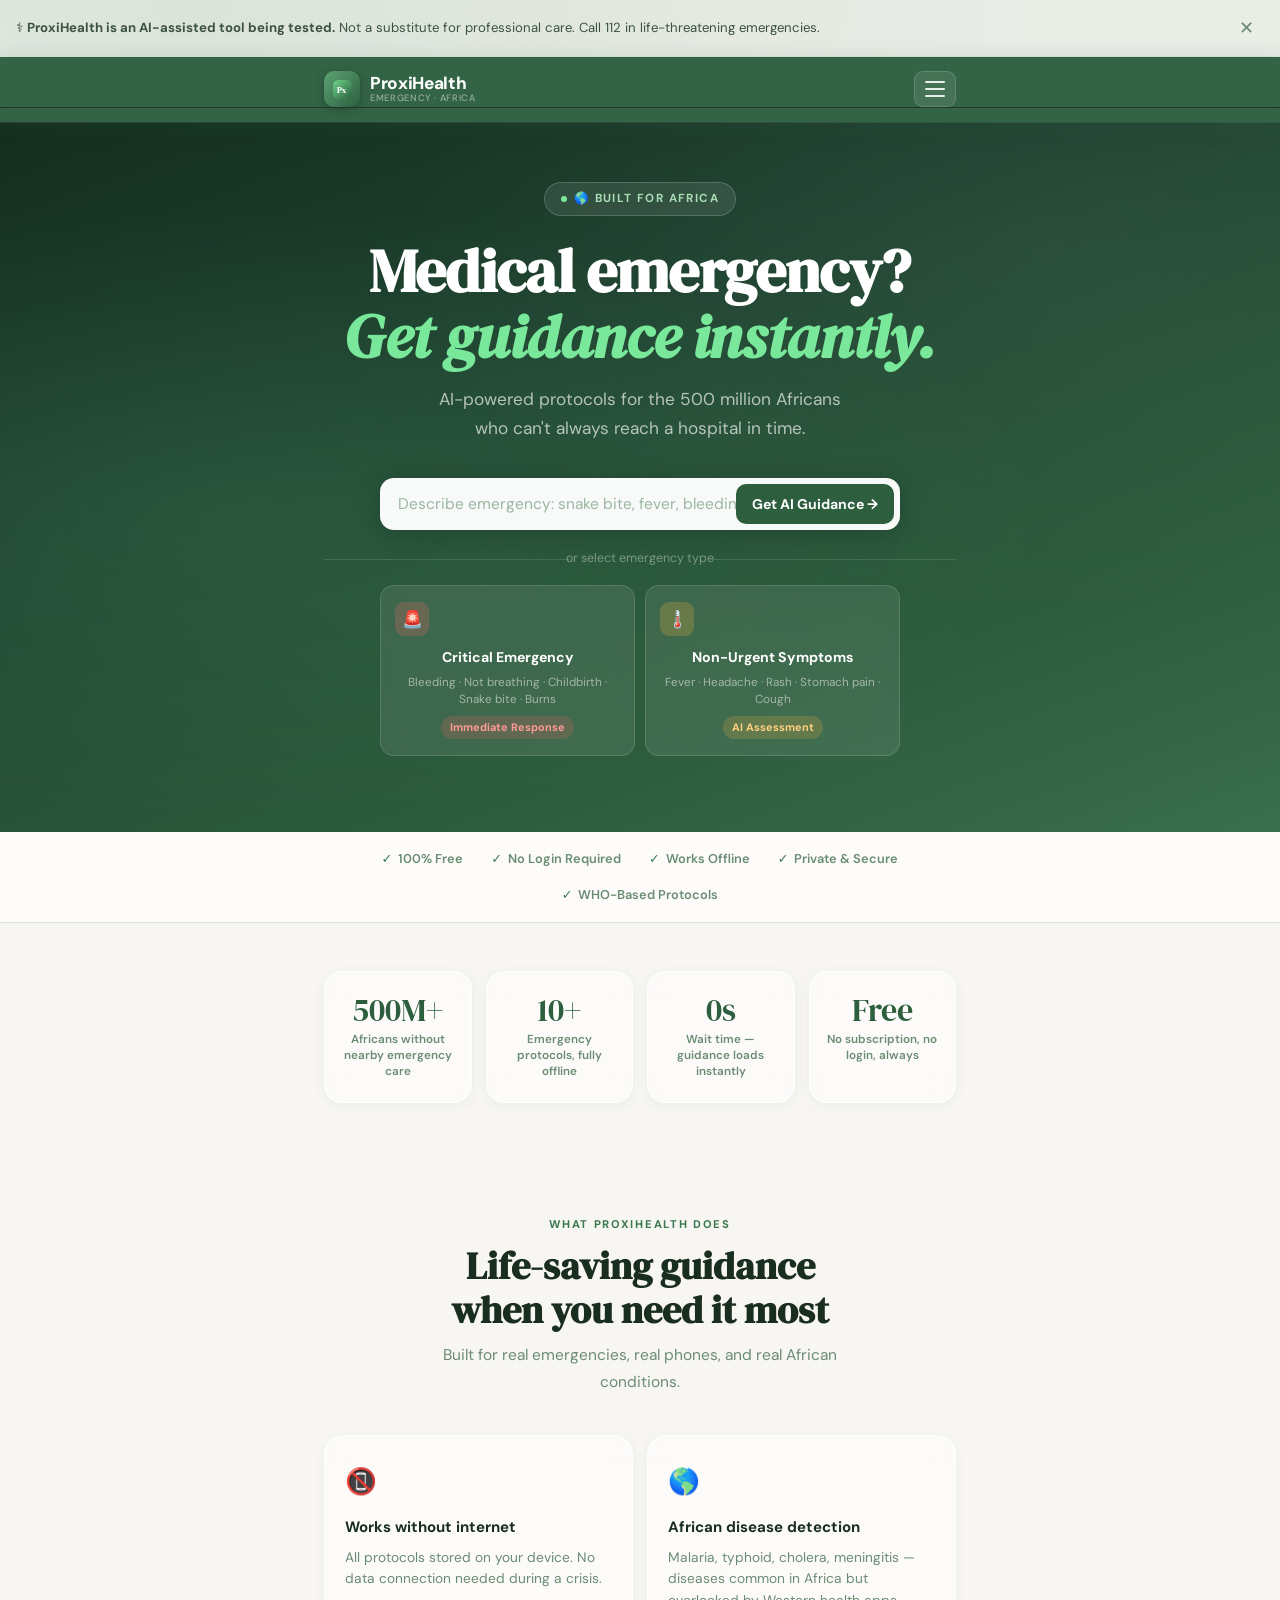
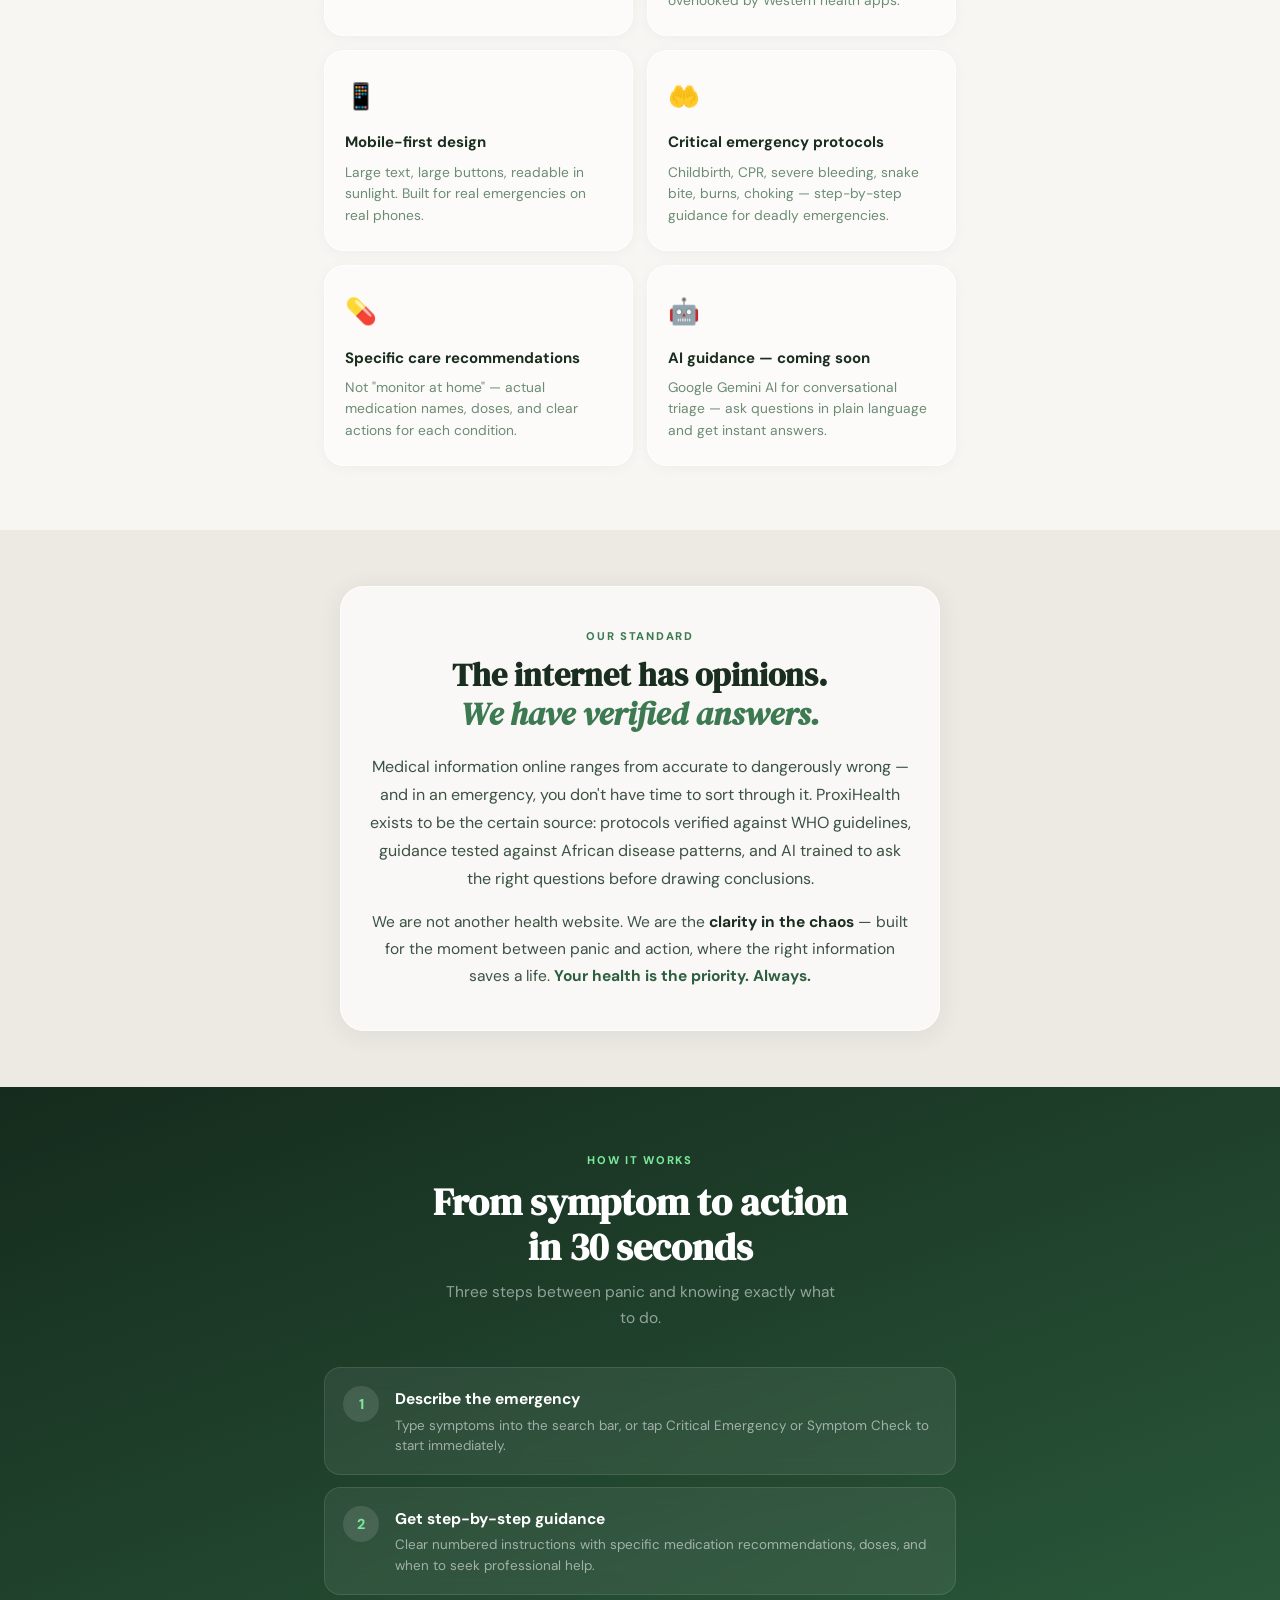
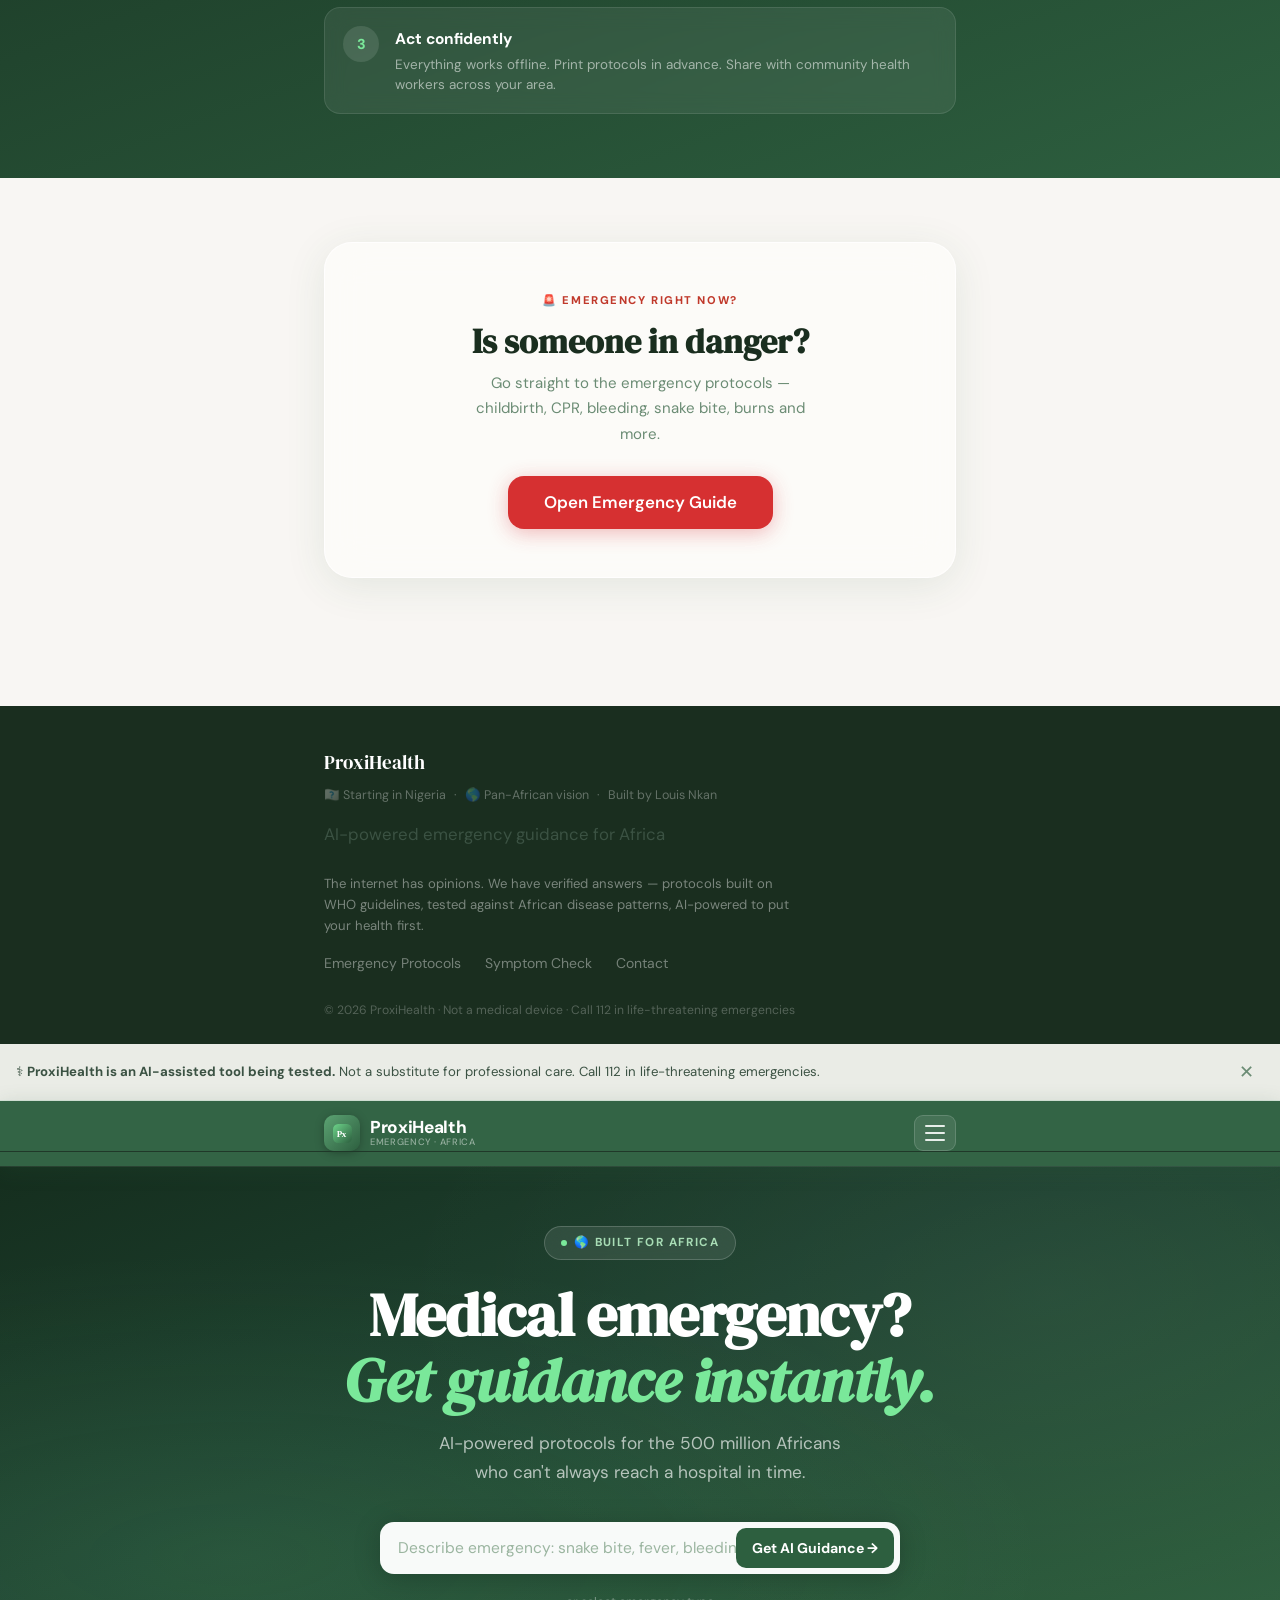
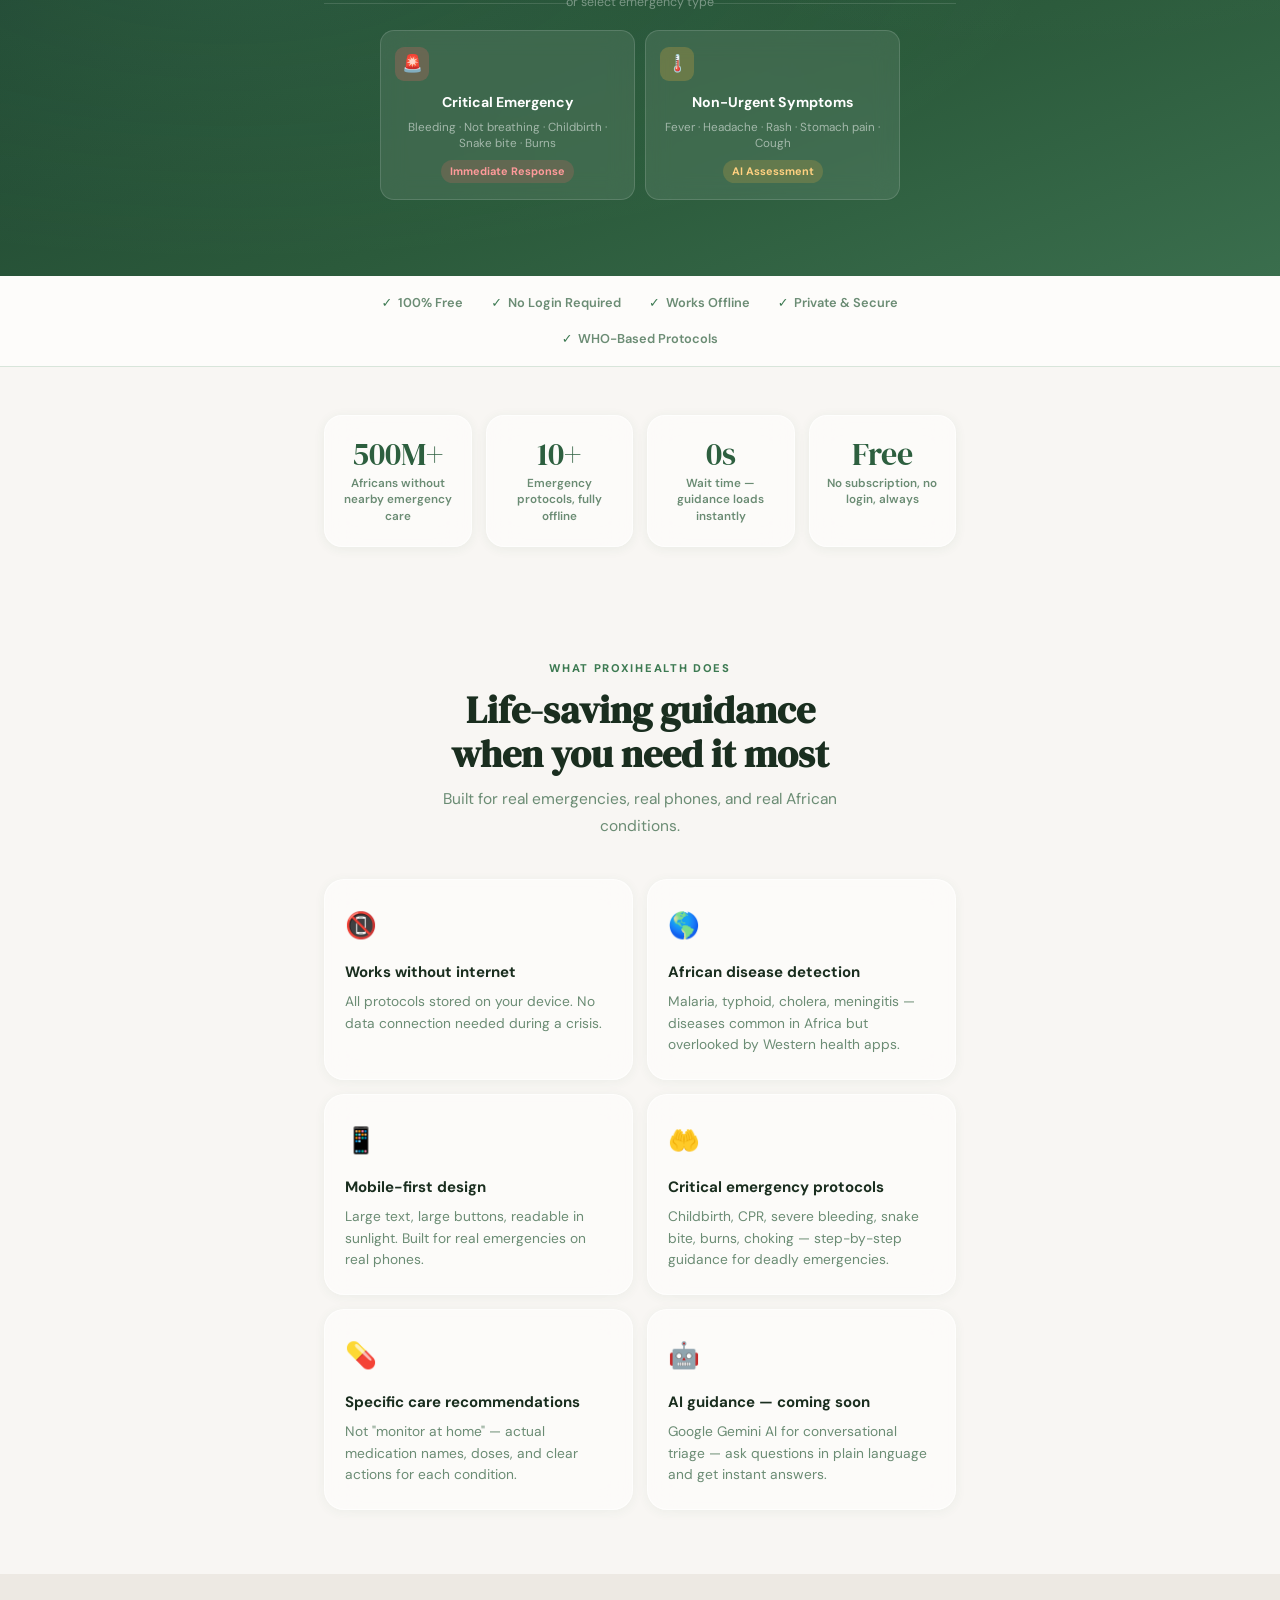
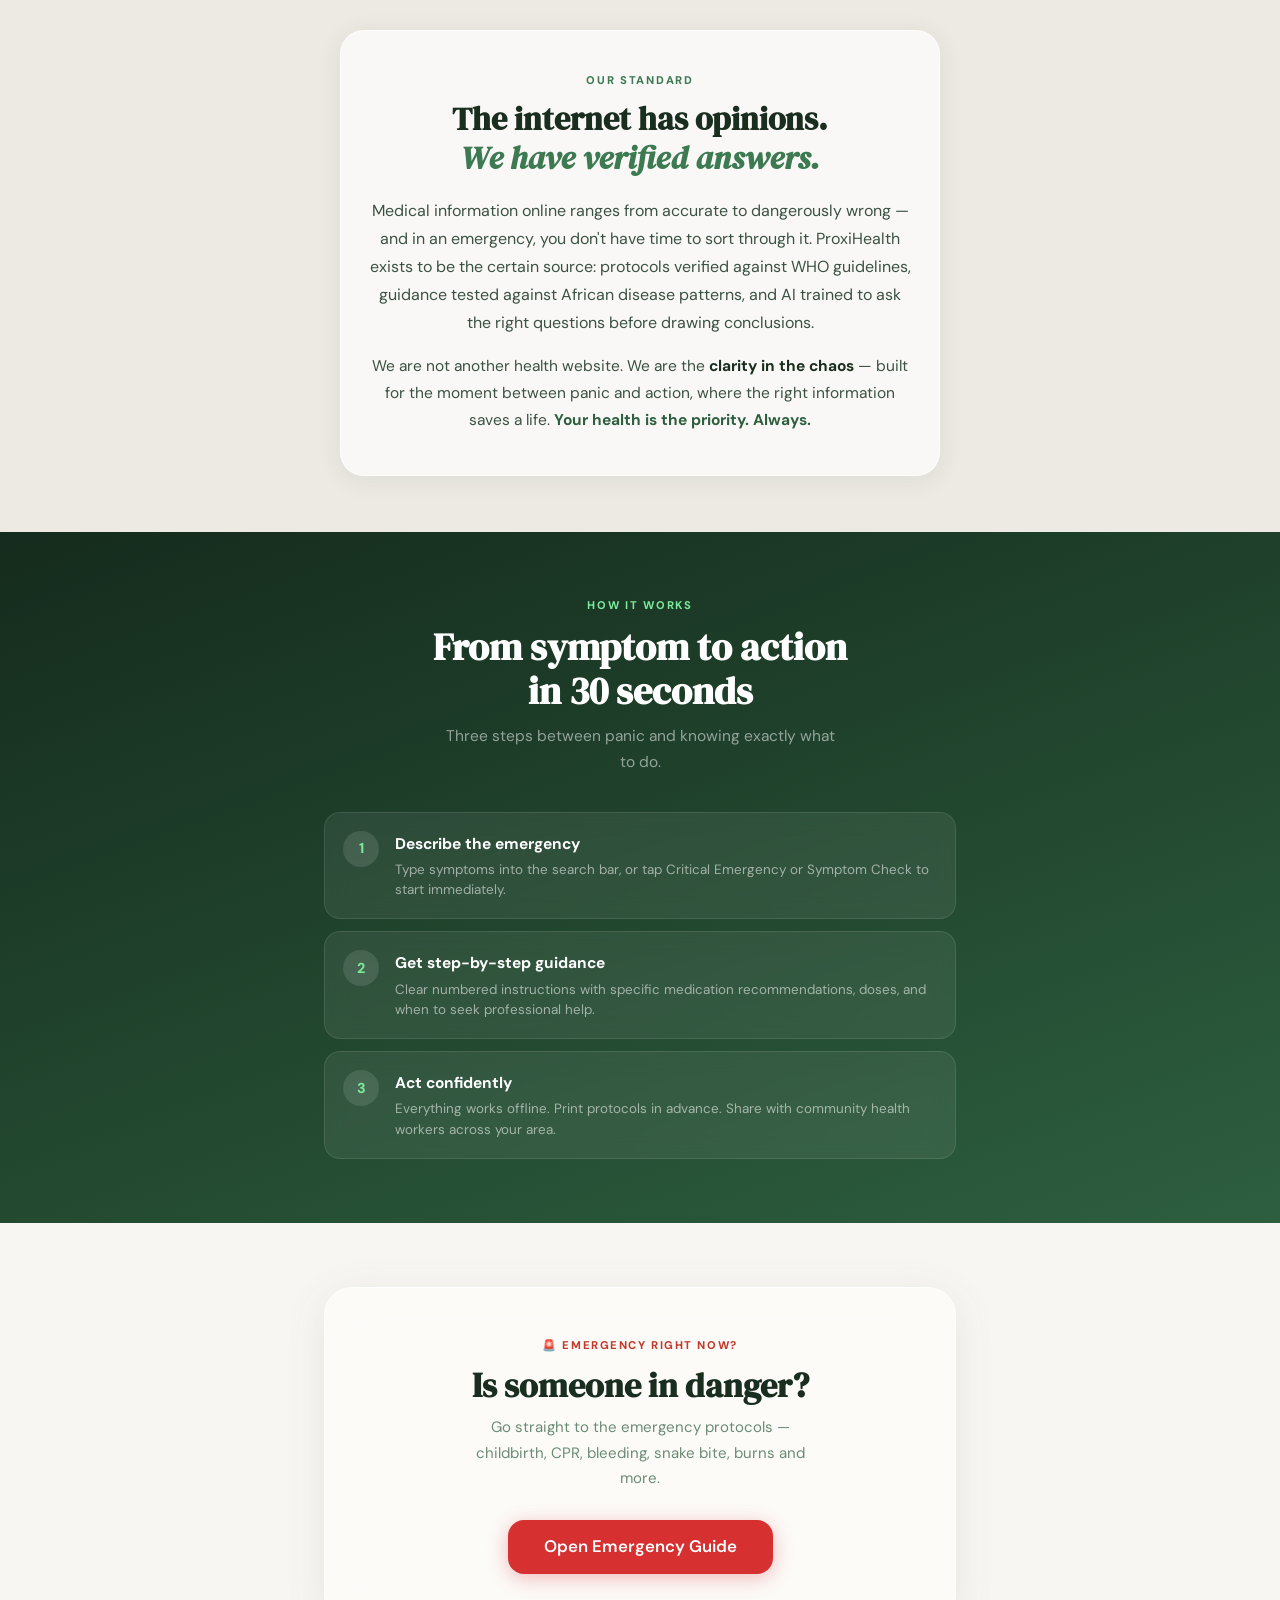
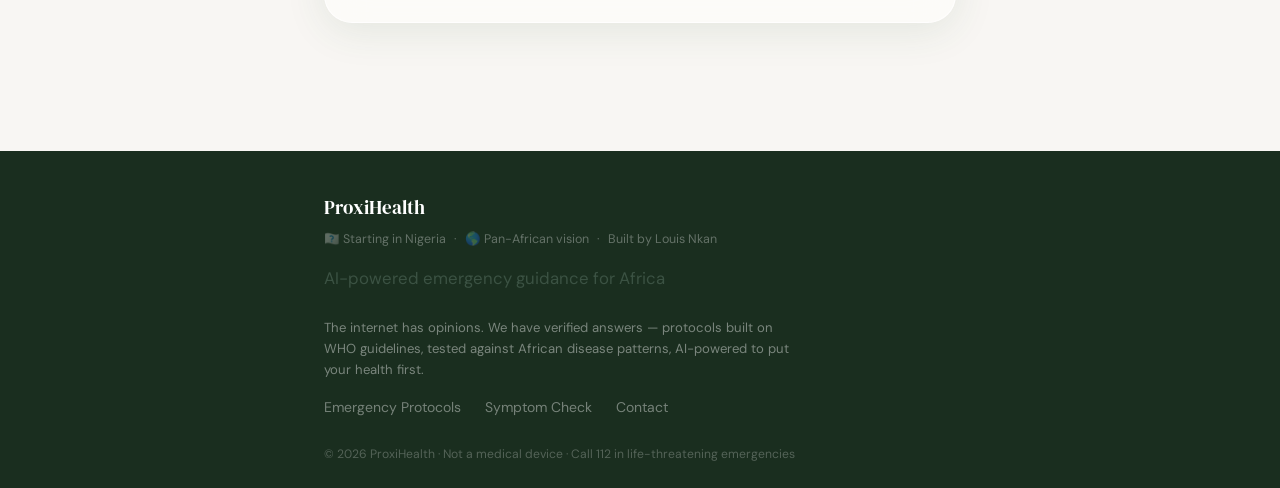
==== commit 4be3a8b1: "Update index.html" ====
--- a/index.html
+++ b/index.html
@@ -180,6 +180,13 @@
 
     .footer__geo { display:flex; align-items:center; gap:8px; font-size:0.78rem; color:rgba(255,255,255,0.32); margin-bottom:14px; flex-wrap:wrap; }
   </style>
+  <style id="ai-response-styles">
+    .ai-step { display:flex; gap:10px; margin:6px 0; align-items:flex-start; }
+    .ai-step-num { background:rgba(122,232,154,0.2); color:#7AE89A; font-weight:800; font-size:0.8rem; width:22px; height:22px; border-radius:50%; display:flex; align-items:center; justify-content:center; flex-shrink:0; margin-top:1px; }
+    .ai-bullet { margin:4px 0; padding-left:4px; color:rgba(255,255,255,0.82); }
+    #search-result p { margin:0 0 8px; }
+    #search-result strong { color:#fff; }
+  </style>
 </head>
 <body>
 
@@ -222,7 +229,7 @@
         <a href="index.html"     class="nav__mlink">&#127968; Home</a>
         <button class="nav__mshare" id="nav-share-btn">&#128279; Share ProxiHealth</button>
         <div class="nav__mdiv"></div>
-        <a href="mailto:louisnkan21@gmail.com" class="nav__mcontact">&#9993; Contact</a>
+        <a href="/cdn-cgi/l/email-protection#f69a99839f85989d9798c4c7b6919b979f9ad895999b" class="nav__mcontact">&#9993; Contact</a>
         <p class="nav__mtag">AI emergency guidance for Africa &middot; Free &middot; Offline</p>
       </div>
     </div>
@@ -348,14 +355,15 @@
       <div class="footer__links">
         <a href="emergency.html">Emergency Protocols</a>
         <a href="triage.html">Symptom Check</a>
-        <a href="mailto:louisnkan21@gmail.com">Contact</a>
+        <a href="/cdn-cgi/l/email-protection#1975766c706a777278772b28597e74787075377a7674">Contact</a>
       </div>
       <p style="font-size:0.76rem;margin:0;color:rgba(255,255,255,0.25);">&#169; 2026 ProxiHealth &middot; Not a medical device &middot; Call 112 in life-threatening emergencies</p>
     </div>
   </footer>
 
-  <script src="js/security.js"></script>
+  <script data-cfasync="false" src="/cdn-cgi/scripts/5c5dd728/cloudflare-static/email-decode.min.js"></script><script src="js/security.js"></script>
   <script src="js/app.js"></script>
+  <script src="js/ai.js"></script>
   <script>
   // Hamburger menu — no template literals, no async/await to avoid any parse issues
   (function () {
@@ -396,6 +404,467 @@
     }
   }());
 
+  // Search bar — AI powered via ProxiAI module (js/ai.js)
+  (function () {
+    var input   = document.getElementById('hero-search');
+    var btn     = document.getElementById('hero-search-btn');
+    var box     = document.getElementById('search-result');
+    var lbl     = box ? box.querySelector('.sresult-lbl') : null;
+    var textEl  = document.getElementById('search-result-text');
+    if (!input || !btn || !box || !textEl) return;
+
+    function setLoading() {
+      box.classList.add('visible');
+      box.style.borderColor = 'rgba(255,255,255,0.18)';
+      box.style.background  = 'rgba(255,255,255,0.10)';
+      if (lbl) { lbl.textContent = '⏳ Analysing...'; lbl.style.color = '#A8DDB5'; }
+      textEl.innerHTML = '<span style="color:rgba(255,255,255,0.55);">Getting AI guidance&hellip;</span>';
+      btn.disabled = true;
+      btn.textContent = 'Thinking...';
+    }
+
+    function resetBtn() {
+      btn.disabled = false;
+      btn.textContent = 'Get AI Guidance →';
+    }
+
+    function doSearch() {
+      var q = input.value.trim();
+      if (!q) { input.focus(); return; }
+
+      setLoading();
+
+      ProxiAI.query(
+        q,
+        // onLoading (already called above)
+        null,
+        // onResult
+        function (result) {
+          resetBtn();
+          box.classList.add('visible');
+          box.style.borderColor = result.style.border;
+          box.style.background  = result.style.bg;
+          if (lbl) { lbl.textContent = result.style.label; lbl.style.color = result.style.labelColor; }
+
+          var protocolLink = result.protocol
+            ? '<div style="margin-top:12px;"><a href="' + result.protocol + '" style="display:inline-block;background:rgba(122,232,154,0.15);border:1px solid rgba(122,232,154,0.3);color:#7AE89A;padding:8px 14px;border-radius:8px;font-weight:700;font-size:0.85rem;text-decoration:none;">→ View Full Protocol</a></div>'
+            : '';
+
+          var disclaimer = '<div style="margin-top:10px;padding-top:10px;border-top:1px solid rgba(255,255,255,0.10);font-size:0.72rem;color:rgba(255,255,255,0.35);">AI guidance by Google Gemini &middot; WHO-based protocols &middot; Not a substitute for professional care</div>';
+
+          textEl.innerHTML = '<p style="margin:0 0 8px;">' + result.html + '</p>' + protocolLink + disclaimer;
+        },
+        // onError
+        function (errMsg) {
+          resetBtn();
+          box.classList.add('visible');
+          if (lbl) { lbl.textContent = '⚠️ Offline Mode'; lbl.style.color = '#FFCC80'; }
+          textEl.innerHTML = '<span style="color:rgba(255,255,255,0.7);">' + errMsg + '</span>';
+        }
+      );
+    }
+
+    btn.addEventListener('click', doSearch);
+    input.addEventListener('keydown', function (e) { if (e.key === 'Enter') doSearch(); });
+  }());YPE html>
+<html lang="en">
+<head>
+  <meta charset="UTF-8" />
+  <meta name="viewport" content="width=device-width, initial-scale=1.0" />
+  <title>ProxiHealth — Emergency Medical Guidance for Africa</title>
+  <meta name="description" content="When the nearest hospital is hours away, ProxiHealth gives you verified step-by-step emergency guidance. Free, offline, no login. Built for Africa." />
+  <meta name="keywords" content="emergency medical Africa, first aid Nigeria, malaria symptoms, emergency protocols, offline health app, ProxiHealth, Louis Nkan" />
+  <meta name="author" content="Louis Nkan" />
+  <meta name="robots" content="index, follow" />
+  <link rel="canonical" href="https://louisnkan.github.io/ProxiHealth/" />
+  <meta property="og:type" content="website" />
+  <meta property="og:title" content="ProxiHealth — Emergency Medical Guidance for Africa" />
+  <meta property="og:description" content="When the nearest hospital is hours away, ProxiHealth gives you verified step-by-step emergency guidance. Free, offline, no login. Built for Africa." />
+  <meta property="og:url" content="https://louisnkan.github.io/ProxiHealth/" />
+  <meta property="og:site_name" content="ProxiHealth" />
+  <meta property="og:image" content="https://louisnkan.github.io/ProxiHealth/og-image.png" />
+  <meta property="og:locale" content="en_NG" />
+  <meta name="twitter:card" content="summary_large_image" />
+  <meta name="twitter:title" content="ProxiHealth — Emergency Medical Guidance for Africa" />
+  <meta name="twitter:description" content="When the nearest hospital is hours away, ProxiHealth gives you verified step-by-step emergency guidance. Free, offline, no login." />
+  <meta name="twitter:image" content="https://louisnkan.github.io/ProxiHealth/og-image.png" />
+  <meta name="twitter:creator" content="@louisnkan" />
+  <meta name="theme-color" content="#2D5F3F" />
+  <meta name="apple-mobile-web-app-capable" content="yes" />
+  <meta name="apple-mobile-web-app-title" content="ProxiHealth" />
+  <link rel="manifest" href="manifest.json" />
+  <script type="application/ld+json">{"@context":"https://schema.org","@type":"MedicalOrganization","name":"ProxiHealth","description":"AI-powered emergency medical guidance for Africa.","url":"https://louisnkan.github.io/ProxiHealth/","foundingDate":"2025","founder":{"@type":"Person","name":"Louis Nkan"},"areaServed":"Africa","availableLanguage":"English","medicalSpecialty":"Emergency Medicine"}</script>
+  <!-- GOOGLE_TAG_START -->
+  <!-- Paste your Google Analytics or GTM snippet here -->
+  <!-- GOOGLE_TAG_END -->
+  <link rel="stylesheet" href="css/styles.css" />
+  <style>
+    html, body { overflow-x: hidden; max-width: 100%; }
+
+    /* MODERN LOGO */
+    .brand-mark {
+      width: 36px; height: 36px; flex-shrink: 0;
+      background: linear-gradient(135deg, #5CA373 0%, #2D5F3F 100%);
+      border-radius: 10px; display: flex; align-items: center; justify-content: center;
+      box-shadow: 0 2px 10px rgba(0,0,0,0.28);
+    }
+    .brand-mark svg { width: 19px; height: 19px; }
+    .brand-text { display: flex; flex-direction: column; line-height: 1; }
+    .brand-name { font-family: 'DM Sans', sans-serif; font-size: 1.08rem; font-weight: 800; color: #fff; letter-spacing: -0.02em; }
+    .brand-sub  { font-size: 0.58rem; font-weight: 500; color: rgba(255,255,255,0.48); letter-spacing: 0.07em; text-transform: uppercase; margin-top: 2px; }
+
+    /* HAMBURGER NAV */
+    .nav__inner { display: flex; align-items: center; justify-content: space-between; flex-wrap: nowrap; }
+    .nav__burger {
+      background: rgba(255,255,255,0.09); border: 1px solid rgba(255,255,255,0.16);
+      border-radius: 9px; cursor: pointer; padding: 9px 10px;
+      display: flex; flex-direction: column; gap: 5px;
+      -webkit-tap-highlight-color: transparent; flex-shrink: 0; transition: background 0.2s;
+    }
+    .nav__burger:hover { background: rgba(255,255,255,0.16); }
+    .nav__burger span {
+      display: block; width: 20px; height: 2px;
+      background: rgba(255,255,255,0.88); border-radius: 2px;
+      transition: transform 0.25s ease, opacity 0.2s ease, transform 0.25s ease;
+      pointer-events: none;
+    }
+    .nav__burger.is-open span:nth-child(1) { transform: translateY(7px) rotate(45deg); }
+    .nav__burger.is-open span:nth-child(2) { opacity: 0; }
+    .nav__burger.is-open span:nth-child(3) { transform: translateY(-7px) rotate(-45deg); }
+
+    .nav__menu {
+      max-height: 0; overflow: hidden;
+      background: rgba(18,44,28,0.98); backdrop-filter: blur(24px); -webkit-backdrop-filter: blur(24px);
+      transition: max-height 0.38s cubic-bezier(0.4,0,0.2,1);
+      border-top: 1px solid rgba(255,255,255,0.06);
+    }
+    .nav__menu.is-open { max-height: 460px; }
+    .nav__menu-inner { padding: 12px 0 24px; display: flex; flex-direction: column; gap: 2px; }
+    .nav__mlink {
+      color: rgba(255,255,255,0.80); text-decoration: none; font-size: 1rem; font-weight: 600;
+      padding: 13px 16px; border-radius: 10px; transition: background 0.15s, color 0.15s;
+      display: block; -webkit-tap-highlight-color: transparent;
+    }
+    .nav__mlink:hover { background: rgba(255,255,255,0.09); color: #fff; text-decoration: none; }
+    .nav__mshare {
+      background: rgba(122,232,154,0.12); border: 1px solid rgba(122,232,154,0.26);
+      color: #7AE89A; font-family: 'DM Sans', sans-serif; font-size: 1rem; font-weight: 600;
+      padding: 13px 16px; border-radius: 10px; cursor: pointer; text-align: left; width: 100%;
+      transition: background 0.15s; -webkit-tap-highlight-color: transparent;
+    }
+    .nav__mshare:hover { background: rgba(122,232,154,0.20); }
+    .nav__mdiv { height: 1px; background: rgba(255,255,255,0.07); margin: 8px 16px; }
+    .nav__mcontact {
+      color: rgba(255,255,255,0.42); text-decoration: none; font-size: 0.82rem;
+      padding: 8px 16px; display: block; transition: color 0.15s;
+    }
+    .nav__mcontact:hover { color: rgba(255,255,255,0.72); text-decoration: none; }
+    .nav__mtag { font-size: 0.7rem; color: rgba(255,255,255,0.20); padding: 4px 16px; margin: 0; }
+
+    /* HERO */
+    .hero { background: linear-gradient(160deg,#152E1E 0%,#1E4230 35%,#2B5A3B 70%,#3A6E4D 100%); padding: 60px 0 76px; text-align: center; position: relative; overflow: hidden; }
+    .hero::before { content:''; position:absolute; inset:0; background: radial-gradient(ellipse at 18% 55%,rgba(122,232,154,0.10) 0%,transparent 55%), radial-gradient(ellipse at 82% 18%,rgba(255,255,255,0.04) 0%,transparent 45%); pointer-events:none; }
+    .hero-inner { position:relative; z-index:1; }
+    .hero-badge { display:inline-flex; align-items:center; gap:7px; background:rgba(255,255,255,0.09); border:1px solid rgba(255,255,255,0.18); backdrop-filter:blur(12px); padding:6px 16px; border-radius:999px; font-size:0.73rem; font-weight:700; letter-spacing:0.12em; text-transform:uppercase; color:#A8DDB5; margin-bottom:22px; }
+    .hero-badge::before { content:''; width:6px; height:6px; background:#7AE89A; border-radius:50%; animation:blink 2s ease-in-out infinite; }
+    @keyframes blink { 0%,100%{opacity:1;transform:scale(1)} 50%{opacity:0.3;transform:scale(0.7)} }
+    .hero-h1 { font-family:'DM Serif Display',Georgia,serif; font-size:clamp(2.1rem,7vw,3.8rem); color:#fff; line-height:1.08; margin-bottom:16px; letter-spacing:-0.01em; }
+    .hero-h1 em { font-style:italic; color:#7AE89A; }
+    .hero-sub { font-size:clamp(0.93rem,2.3vw,1.08rem); color:rgba(255,255,255,0.66); max-width:430px; margin:0 auto 36px; line-height:1.65; }
+
+    /* Search */
+    .swrap { max-width:520px; margin:0 auto 14px; position:relative; }
+    .sinput { width:100%; background:rgba(255,255,255,0.97); border:none; border-radius:14px; padding:16px 152px 16px 18px; font-family:'DM Sans',sans-serif; font-size:0.97rem; color:#1A2E1F; box-shadow:0 4px 28px rgba(0,0,0,0.20); outline:none; transition:box-shadow 0.2s; }
+    .sinput::placeholder { color:#9BB5A0; }
+    .sinput:focus { box-shadow:0 4px 36px rgba(0,0,0,0.28); }
+    .sbtn { position:absolute; right:6px; top:6px; bottom:6px; background:#2D5F3F; color:#fff; border:none; border-radius:10px; padding:0 16px; font-family:'DM Sans',sans-serif; font-size:0.88rem; font-weight:700; cursor:pointer; white-space:nowrap; transition:background 0.2s; -webkit-tap-highlight-color:transparent; }
+    .sbtn:hover { background:#3D7A52; }
+    .sresult { max-width:520px; margin:0 auto 4px; background:rgba(255,255,255,0.10); backdrop-filter:blur(16px); border:1px solid rgba(255,255,255,0.18); border-radius:14px; padding:16px 20px; text-align:left; color:#fff; font-size:0.91rem; line-height:1.55; display:none; animation:fadeUp 0.3s ease; }
+    .sresult.visible { display:block; }
+    .sresult-lbl { font-size:0.7rem; font-weight:700; letter-spacing:0.1em; text-transform:uppercase; color:#7AE89A; margin-bottom:8px; }
+    @keyframes fadeUp { from{opacity:0;transform:translateY(8px)} to{opacity:1;transform:translateY(0)} }
+    .sor { font-size:0.78rem; color:rgba(255,255,255,0.38); margin:18px 0 16px; position:relative; }
+    .sor::before,.sor::after { content:''; position:absolute; top:50%; width:calc(50% - 70px); height:1px; background:rgba(255,255,255,0.13); }
+    .sor::before { left:0; } .sor::after { right:0; }
+
+    /* Type cards */
+    .tgrid { display:grid; grid-template-columns:1fr 1fr; gap:10px; max-width:520px; margin:0 auto; }
+    .tcard { background:rgba(255,255,255,0.09); backdrop-filter:blur(12px); border:1px solid rgba(255,255,255,0.14); border-radius:14px; padding:16px 14px; cursor:pointer; text-decoration:none; display:block; transition:background 0.2s,border-color 0.2s,transform 0.15s; -webkit-tap-highlight-color:transparent; }
+    .tcard:hover { background:rgba(255,255,255,0.15); border-color:rgba(255,255,255,0.26); transform:translateY(-2px); text-decoration:none; }
+    .ticon { width:34px; height:34px; border-radius:9px; display:flex; align-items:center; justify-content:center; font-size:1.05rem; margin-bottom:10px; }
+    .ticon-r { background:rgba(255,100,100,0.22); }
+    .ticon-a { background:rgba(255,180,60,0.22); }
+    .ttitle { font-size:0.88rem; font-weight:700; color:#fff; margin-bottom:4px; }
+    .tdesc  { font-size:0.73rem; color:rgba(255,255,255,0.52); line-height:1.4; margin:0; }
+    .ttag   { display:inline-block; margin-top:9px; font-size:0.68rem; font-weight:700; padding:2px 9px; border-radius:999px; }
+    .ttag-r { background:rgba(255,100,100,0.18); color:#FF9A9A; }
+    .ttag-a { background:rgba(255,180,60,0.18); color:#FFD080; }
+
+    /* Trust strip */
+    .tstrip { background:var(--warm-white); border-bottom:1px solid var(--border); padding:16px 0; }
+    .tstrip-inner { display:flex; flex-wrap:wrap; justify-content:center; gap:14px 28px; }
+    .titem { display:flex; align-items:center; gap:6px; font-size:0.8rem; font-weight:600; color:var(--text-light); }
+    .titem::before { content:'✓'; color:var(--green-mid); font-weight:800; }
+
+    /* Stats */
+    .ssec { padding:48px 0; }
+    .sgrid { display:grid; grid-template-columns:1fr 1fr; gap:14px; }
+    @media(min-width:560px){.sgrid{grid-template-columns:repeat(4,1fr);}}
+    .scard { background:rgba(253,252,250,0.82); backdrop-filter:blur(16px); border:1px solid rgba(255,255,255,0.65); border-radius:18px; padding:22px 14px; text-align:center; box-shadow:0 2px 12px rgba(45,95,63,0.07); }
+    .snum { font-family:'DM Serif Display',serif; font-size:2rem; color:var(--green-deep); display:block; line-height:1; }
+    .sctx { font-size:0.73rem; font-weight:600; color:var(--text-light); margin-top:5px; display:block; line-height:1.4; }
+
+    /* Features */
+    .fsec { padding:64px 0; }
+    .eyebrow { font-size:0.7rem; font-weight:800; letter-spacing:0.15em; text-transform:uppercase; color:var(--green-mid); margin-bottom:10px; }
+    .stitle { font-family:'DM Serif Display',serif; font-size:clamp(1.6rem,4.5vw,2.4rem); margin-bottom:10px; line-height:1.15; }
+    .ssub { font-size:0.97rem; color:var(--text-light); max-width:400px; margin:0 auto; }
+    .fgrid { display:grid; grid-template-columns:1fr; gap:14px; margin-top:40px; }
+    @media(min-width:540px){.fgrid{grid-template-columns:1fr 1fr;}}
+    .fc { background:rgba(253,252,250,0.82); backdrop-filter:blur(16px); border:1px solid rgba(255,255,255,0.65); border-radius:20px; padding:24px 20px; box-shadow:0 2px 12px rgba(45,95,63,0.06); transition:transform 0.2s,box-shadow 0.2s; }
+    .fc:hover { transform:translateY(-2px); box-shadow:0 8px 28px rgba(45,95,63,0.11); }
+    .fc-icon  { font-size:1.6rem; margin-bottom:12px; display:block; }
+    .fc-title { font-size:0.94rem; font-weight:700; color:var(--text-dark); margin-bottom:6px; }
+    .fc-body  { font-size:0.86rem; color:var(--text-light); line-height:1.55; margin:0; }
+
+    /* Brand truth */
+    .btsec { padding:56px 0; background:var(--cream-dark); }
+    .btcard { max-width:600px; margin:0 auto; text-align:center; background:rgba(253,252,250,0.82); backdrop-filter:blur(16px); border:1px solid rgba(255,255,255,0.65); border-radius:24px; padding:40px 28px; box-shadow:0 4px 24px rgba(45,95,63,0.09); }
+
+    /* HIW */
+    .hiwsec { background:linear-gradient(160deg,#152B1D 0%,#2D5F3F 100%); padding:64px 0; }
+    .hiwsteps { display:flex; flex-direction:column; gap:12px; margin-top:36px; }
+    .hiwstep { display:flex; gap:16px; align-items:flex-start; background:rgba(255,255,255,0.07); backdrop-filter:blur(10px); border:1px solid rgba(255,255,255,0.10); border-radius:16px; padding:18px; }
+    .hiwnum { width:36px; height:36px; flex-shrink:0; background:rgba(255,255,255,0.11); border-radius:50%; display:flex; align-items:center; justify-content:center; font-weight:800; font-size:0.9rem; color:#7AE89A; }
+    .hiwtitle { font-size:0.97rem; font-weight:700; color:#fff; margin-bottom:3px; }
+    .hiwbody  { font-size:0.84rem; color:rgba(255,255,255,0.55); margin:0; line-height:1.5; }
+
+    /* CTA */
+    .ctasec { padding:64px 0; }
+    .ctacard { background:rgba(253,252,250,0.84); backdrop-filter:blur(20px); border:1px solid rgba(255,255,255,0.65); border-radius:28px; padding:48px 24px; text-align:center; box-shadow:0 8px 40px rgba(45,95,63,0.10); }
+    .cta-ey { font-size:0.7rem; font-weight:800; letter-spacing:0.14em; text-transform:uppercase; color:var(--alert-red); margin-bottom:10px; }
+    .cta-t  { font-family:'DM Serif Display',serif; font-size:clamp(1.5rem,4vw,2.1rem); margin-bottom:10px; }
+    .cta-s  { color:var(--text-light); margin-bottom:28px; font-size:0.94rem; max-width:360px; margin-left:auto; margin-right:auto; }
+
+    .footer__geo { display:flex; align-items:center; gap:8px; font-size:0.78rem; color:rgba(255,255,255,0.32); margin-bottom:14px; flex-wrap:wrap; }
+  </style>
+</head>
+<body>
+
+  <div id="disclaimer-banner">
+    <span id="disclaimer-banner__text">
+      &#9877;&#65039; <strong>ProxiHealth is an AI-assisted tool being tested.</strong>
+      Not a substitute for professional care. Call 112 in life-threatening emergencies.
+    </span>
+    <button id="disclaimer-banner__close" aria-label="Dismiss">&#10005;</button>
+  </div>
+
+  <nav class="nav" role="navigation" aria-label="Main navigation">
+    <div class="container nav__inner">
+      <a href="index.html" style="display:flex;align-items:center;gap:10px;text-decoration:none;" aria-label="ProxiHealth home">
+        <div class="brand-mark">
+          <svg viewBox="0 0 36 36" fill="none" xmlns="http://www.w3.org/2000/svg">
+            <rect width="36" height="36" rx="10" fill="url(#lg)"/>
+            <defs>
+              <linearGradient id="lg" x1="0" y1="0" x2="36" y2="36" gradientUnits="userSpaceOnUse">
+                <stop offset="0%" stop-color="#6DD48A"/>
+                <stop offset="100%" stop-color="#2D5F3F"/>
+              </linearGradient>
+            </defs>
+            <text x="7" y="24" font-family="Georgia,serif" font-size="17" font-weight="700" fill="white" letter-spacing="-1">Px</text>
+          </svg>
+        </div>
+        <div class="brand-text">
+          <span class="brand-name">ProxiHealth</span>
+          <span class="brand-sub">Emergency &middot; Africa</span>
+        </div>
+      </a>
+      <button class="nav__burger" id="nav-burger" aria-label="Open menu" aria-expanded="false">
+        <span></span><span></span><span></span>
+      </button>
+    </div>
+    <div class="nav__menu" id="nav-menu">
+      <div class="container nav__menu-inner">
+        <a href="emergency.html" class="nav__mlink">&#128680; Emergency Protocols</a>
+        <a href="triage.html"    class="nav__mlink">&#127777;&#65039; Symptom Check</a>
+        <a href="index.html"     class="nav__mlink">&#127968; Home</a>
+        <button class="nav__mshare" id="nav-share-btn">&#128279; Share ProxiHealth</button>
+        <div class="nav__mdiv"></div>
+        <a href="/cdn-cgi/l/email-protection#f69a99839f85989d9798c4c7b6919b979f9ad895999b" class="nav__mcontact">&#9993; Contact</a>
+        <p class="nav__mtag">AI emergency guidance for Africa &middot; Free &middot; Offline</p>
+      </div>
+    </div>
+  </nav>
+
+  <section class="hero">
+    <div class="container hero-inner">
+      <div class="hero-badge">&#127758; Built for Africa</div>
+      <h1 class="hero-h1">Medical emergency?<br><em>Get guidance instantly.</em></h1>
+      <p class="hero-sub">AI-powered protocols for the 500 million Africans who can't always reach a hospital in time.</p>
+      <div class="swrap">
+        <input type="text" class="sinput" id="hero-search" placeholder="Describe emergency: snake bite, fever, bleeding, childbirth&#8230;" aria-label="Describe your medical emergency" autocomplete="off" maxlength="200" />
+        <button class="sbtn" id="hero-search-btn">Get AI Guidance &#8594;</button>
+      </div>
+      <div class="sresult" id="search-result" role="alert" aria-live="polite">
+        <div class="sresult-lbl">&#9889; AI Response</div>
+        <div id="search-result-text"></div>
+      </div>
+      <div class="sor">or select emergency type</div>
+      <div class="tgrid">
+        <a href="emergency.html" class="tcard">
+          <div class="ticon ticon-r">&#128680;</div>
+          <div class="ttitle">Critical Emergency</div>
+          <p class="tdesc">Bleeding &middot; Not breathing &middot; Childbirth &middot; Snake bite &middot; Burns</p>
+          <span class="ttag ttag-r">Immediate Response</span>
+        </a>
+        <a href="triage.html" class="tcard">
+          <div class="ticon ticon-a">&#127777;&#65039;</div>
+          <div class="ttitle">Non-Urgent Symptoms</div>
+          <p class="tdesc">Fever &middot; Headache &middot; Rash &middot; Stomach pain &middot; Cough</p>
+          <span class="ttag ttag-a">AI Assessment</span>
+        </a>
+      </div>
+    </div>
+  </section>
+
+  <div class="tstrip">
+    <div class="container tstrip-inner">
+      <span class="titem">100% Free</span>
+      <span class="titem">No Login Required</span>
+      <span class="titem">Works Offline</span>
+      <span class="titem">Private &amp; Secure</span>
+      <span class="titem">WHO-Based Protocols</span>
+    </div>
+  </div>
+
+  <section class="ssec">
+    <div class="container">
+      <div class="sgrid">
+        <div class="scard"><span class="snum">500M+</span><span class="sctx">Africans without nearby emergency care</span></div>
+        <div class="scard"><span class="snum">10+</span><span class="sctx">Emergency protocols, fully offline</span></div>
+        <div class="scard"><span class="snum">0s</span><span class="sctx">Wait time &mdash; guidance loads instantly</span></div>
+        <div class="scard"><span class="snum">Free</span><span class="sctx">No subscription, no login, always</span></div>
+      </div>
+    </div>
+  </section>
+
+  <section class="fsec">
+    <div class="container">
+      <div style="text-align:center">
+        <div class="eyebrow">What ProxiHealth does</div>
+        <h2 class="stitle">Life-saving guidance<br>when you need it most</h2>
+        <p class="ssub">Built for real emergencies, real phones, and real African conditions.</p>
+      </div>
+      <div class="fgrid">
+        <div class="fc"><span class="fc-icon">&#128245;</span><div class="fc-title">Works without internet</div><p class="fc-body">All protocols stored on your device. No data connection needed during a crisis.</p></div>
+        <div class="fc"><span class="fc-icon">&#127758;</span><div class="fc-title">African disease detection</div><p class="fc-body">Malaria, typhoid, cholera, meningitis &mdash; diseases common in Africa but overlooked by Western health apps.</p></div>
+        <div class="fc"><span class="fc-icon">&#128241;</span><div class="fc-title">Mobile-first design</div><p class="fc-body">Large text, large buttons, readable in sunlight. Built for real emergencies on real phones.</p></div>
+        <div class="fc"><span class="fc-icon">&#129330;</span><div class="fc-title">Critical emergency protocols</div><p class="fc-body">Childbirth, CPR, severe bleeding, snake bite, burns, choking &mdash; step-by-step guidance for deadly emergencies.</p></div>
+        <div class="fc"><span class="fc-icon">&#128138;</span><div class="fc-title">Specific care recommendations</div><p class="fc-body">Not "monitor at home" &mdash; actual medication names, doses, and clear actions for each condition.</p></div>
+        <div class="fc"><span class="fc-icon">&#129302;</span><div class="fc-title">AI guidance &mdash; coming soon</div><p class="fc-body">Google Gemini AI for conversational triage &mdash; ask questions in plain language and get instant answers.</p></div>
+      </div>
+    </div>
+  </section>
+
+  <section class="btsec">
+    <div class="container">
+      <div class="btcard">
+        <div class="eyebrow">Our Standard</div>
+        <h2 style="font-family:'DM Serif Display',serif;font-size:clamp(1.4rem,4vw,2rem);line-height:1.2;margin-bottom:20px;color:var(--text-dark);">The internet has opinions.<br><em style="font-style:italic;color:var(--green-mid);">We have verified answers.</em></h2>
+        <p style="font-size:1rem;color:var(--text-mid);line-height:1.75;margin-bottom:16px;">Medical information online ranges from accurate to dangerously wrong &mdash; and in an emergency, you don't have time to sort through it. ProxiHealth exists to be the certain source: protocols verified against WHO guidelines, guidance tested against African disease patterns, and AI trained to ask the right questions before drawing conclusions.</p>
+        <p style="font-size:0.97rem;color:var(--text-mid);line-height:1.75;margin:0;">We are not another health website. We are the <strong style="color:var(--text-dark);">clarity in the chaos</strong> &mdash; built for the moment between panic and action, where the right information saves a life. <strong style="color:var(--green-deep);">Your health is the priority. Always.</strong></p>
+      </div>
+    </div>
+  </section>
+
+  <section class="hiwsec">
+    <div class="container">
+      <div style="text-align:center">
+        <div class="eyebrow" style="color:#7AE89A;">How it works</div>
+        <h2 class="stitle" style="color:#fff;">From symptom to action<br>in 30 seconds</h2>
+        <p class="ssub" style="color:rgba(255,255,255,0.52);">Three steps between panic and knowing exactly what to do.</p>
+      </div>
+      <div class="hiwsteps">
+        <div class="hiwstep"><div class="hiwnum">1</div><div><div class="hiwtitle">Describe the emergency</div><p class="hiwbody">Type symptoms into the search bar, or tap Critical Emergency or Symptom Check to start immediately.</p></div></div>
+        <div class="hiwstep"><div class="hiwnum">2</div><div><div class="hiwtitle">Get step-by-step guidance</div><p class="hiwbody">Clear numbered instructions with specific medication recommendations, doses, and when to seek professional help.</p></div></div>
+        <div class="hiwstep"><div class="hiwnum">3</div><div><div class="hiwtitle">Act confidently</div><p class="hiwbody">Everything works offline. Print protocols in advance. Share with community health workers across your area.</p></div></div>
+      </div>
+    </div>
+  </section>
+
+  <section class="ctasec">
+    <div class="container">
+      <div class="ctacard">
+        <div class="cta-ey">&#128680; Emergency right now?</div>
+        <h2 class="cta-t">Is someone in danger?</h2>
+        <p class="cta-s">Go straight to the emergency protocols &mdash; childbirth, CPR, bleeding, snake bite, burns and more.</p>
+        <a href="emergency.html" class="btn btn--emergency btn--inline" style="font-size:1.05rem;padding:16px 36px;">Open Emergency Guide</a>
+      </div>
+    </div>
+  </section>
+
+  <footer class="footer">
+    <div class="container">
+      <div class="footer__brand">ProxiHealth</div>
+      <div class="footer__geo">
+        <span>&#127469;&#127468; Starting in Nigeria</span><span>&middot;</span>
+        <span>&#127758; Pan-African vision</span><span>&middot;</span>
+        <span>Built by Louis Nkan</span>
+      </div>
+      <p class="footer__tagline">AI-powered emergency guidance for Africa</p>
+      <p style="font-size:0.82rem;color:rgba(255,255,255,0.42);max-width:480px;line-height:1.6;margin-bottom:16px;">The internet has opinions. We have verified answers &mdash; protocols built on WHO guidelines, tested against African disease patterns, AI-powered to put your health first.</p>
+      <div class="footer__links">
+        <a href="emergency.html">Emergency Protocols</a>
+        <a href="triage.html">Symptom Check</a>
+        <a href="/cdn-cgi/l/email-protection#1975766c706a777278772b28597e74787075377a7674">Contact</a>
+      </div>
+      <p style="font-size:0.76rem;margin:0;color:rgba(255,255,255,0.25);">&#169; 2026 ProxiHealth &middot; Not a medical device &middot; Call 112 in life-threatening emergencies</p>
+    </div>
+  </footer>
+
+  <script data-cfasync="false" src="/cdn-cgi/scripts/5c5dd728/cloudflare-static/email-decode.min.js"></script><script src="js/security.js"></script>
+  <script src="js/app.js"></script>
+  <script src="js/ai.js"></script>
+  <script>
+  // Hamburger menu — no template literals, no async/await to avoid any parse issues
+  (function () {
+    var burger = document.getElementById('nav-burger');
+    var menu   = document.getElementById('nav-menu');
+    if (!burger || !menu) return;
+
+    burger.addEventListener('click', function (e) {
+      e.stopPropagation();
+      var open = menu.classList.toggle('is-open');
+      burger.classList.toggle('is-open', open);
+      burger.setAttribute('aria-expanded', String(open));
+    });
+
+    document.addEventListener('click', function (e) {
+      if (!burger.contains(e.target) && !menu.contains(e.target)) {
+        menu.classList.remove('is-open');
+        burger.classList.remove('is-open');
+        burger.setAttribute('aria-expanded', 'false');
+      }
+    });
+
+    var shareBtn = document.getElementById('nav-share-btn');
+    if (shareBtn) {
+      shareBtn.addEventListener('click', function () {
+        var url   = 'https://louisnkan.github.io/ProxiHealth/';
+        var title = 'ProxiHealth - Emergency Medical Guidance for Africa';
+        var txt   = 'Free AI-powered emergency protocols that work offline. Childbirth, CPR, snake bite, malaria and more.';
+        if (navigator.share) {
+          navigator.share({ title: title, text: txt, url: url });
+        } else if (navigator.clipboard) {
+          navigator.clipboard.writeText(url).then(function () {
+            shareBtn.textContent = 'Link copied!';
+            setTimeout(function () { shareBtn.textContent = 'Share ProxiHealth'; }, 2500);
+          });
+        }
+      });
+    }
+  }());
+
   // Search bar keyword routing
   (function () {
     var input = document.getElementById('hero-search');
@@ -435,13 +904,4 @@
       if (match) {
         text.innerHTML = 'Based on <strong>"' + q + '"</strong>, I recommend the <a href="' + match.page + '" style="color:#7AE89A;font-weight:700;">' + match.label + ' &rarr;</a><br><small style="color:rgba(255,255,255,0.44);margin-top:6px;display:block;">Full AI responses via Google Gemini &mdash; coming in Phase 2.</small>';
       } else {
-        text.innerHTML = 'I heard <strong>"' + q + '"</strong>. Try <a href="triage.html" style="color:#7AE89A;font-weight:700;">Symptom Check</a> or <a href="emergency.html" style="color:#7AE89A;font-weight:700;">Emergency Protocols</a>.<br><small style="color:rgba(255,255,255,0.44);margin-top:6px;display:block;">Full AI responses via Google Gemini &mdash; coming in Phase 2.</small>';
-      }
-    }
-
-    btn.addEventListener('click', doSearch);
-    input.addEventListener('keydown', function (e) { if (e.key === 'Enter') doSearch(); });
-  }());
-  </script>
-</body>
-</html>
+        text.innerHTML = 'I heard <strong>"' + q + '"</strong>. Try <a href="triage.html" style="color:#7AE89A;font-weight:700;">Symptom Check</a> or <a href="emergency.html" style="color:#7AE89A;font-weight:700;">Emergency Protocols</a>.<br><small style="color:rgba(255,255,255,0.44);margin-top:6px;display:block;">Full AI responses via Google Gemini &mdash; coming in Phase 2.</s
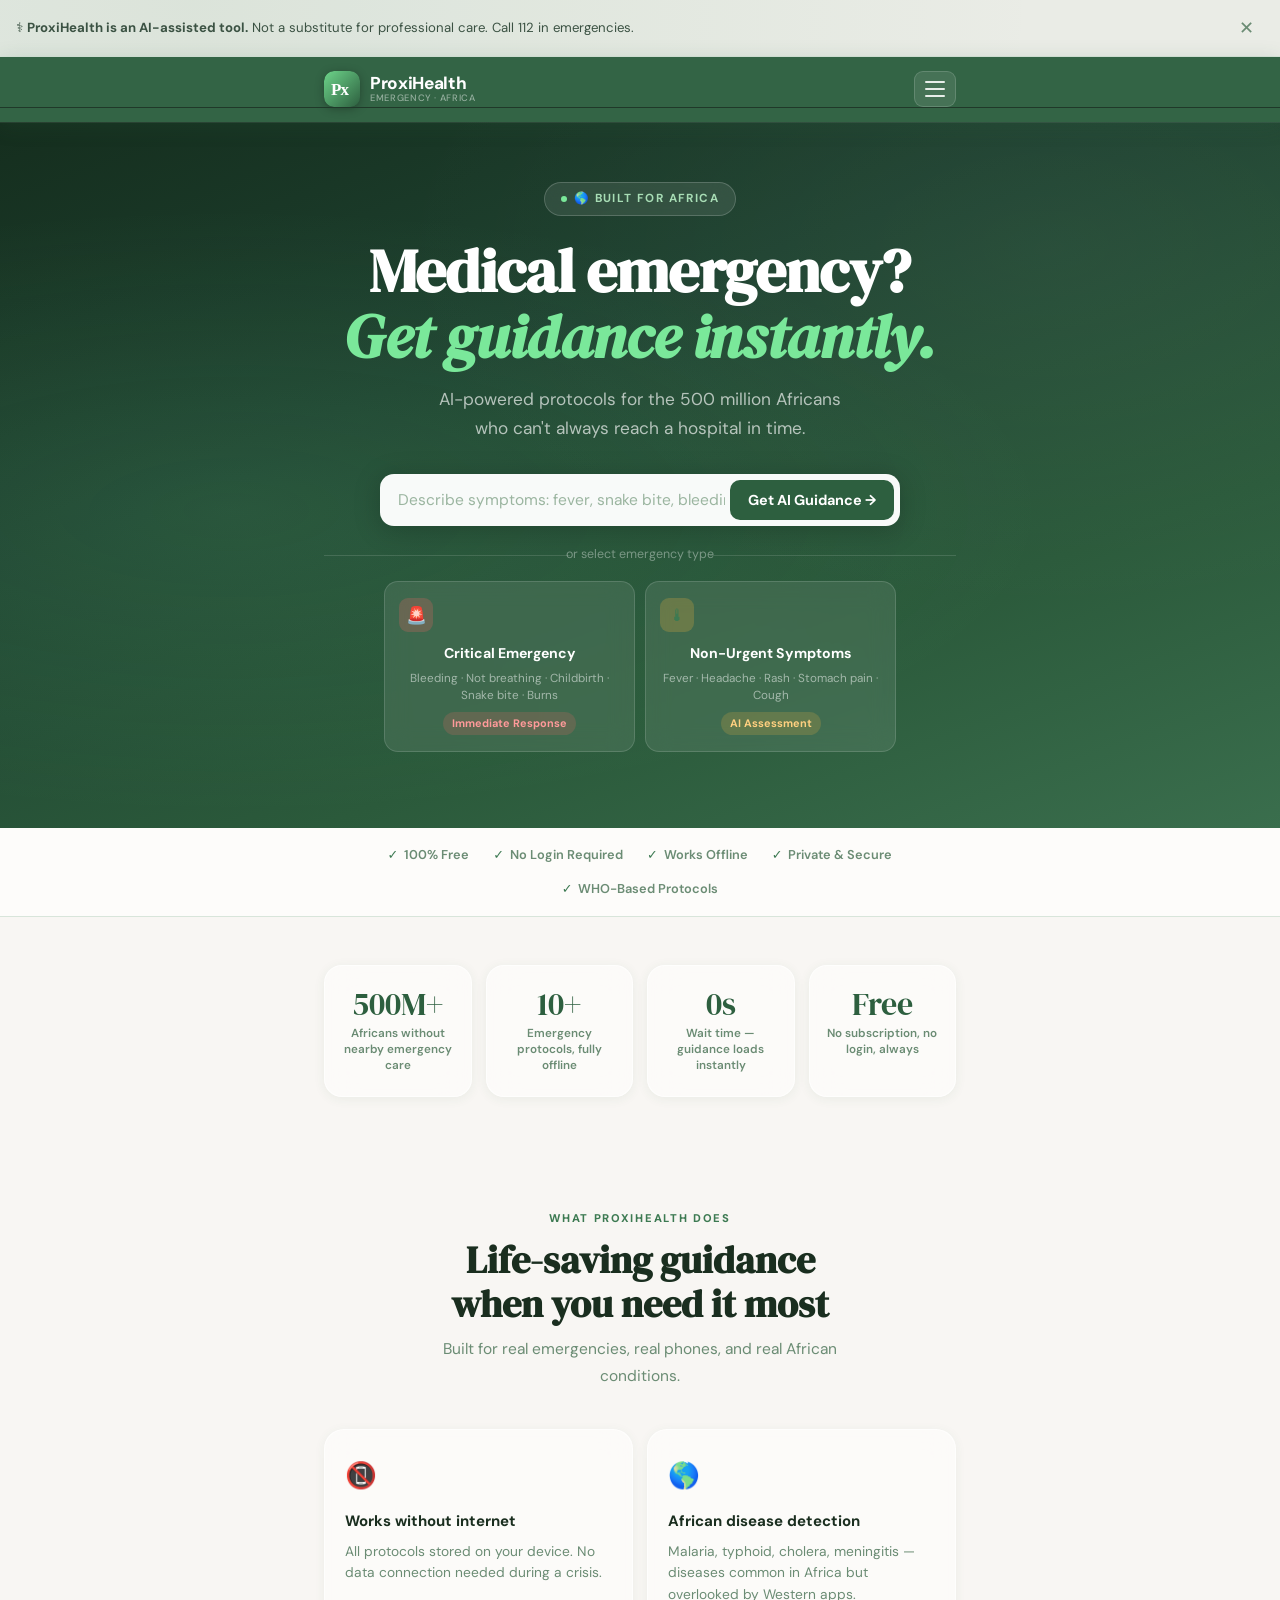
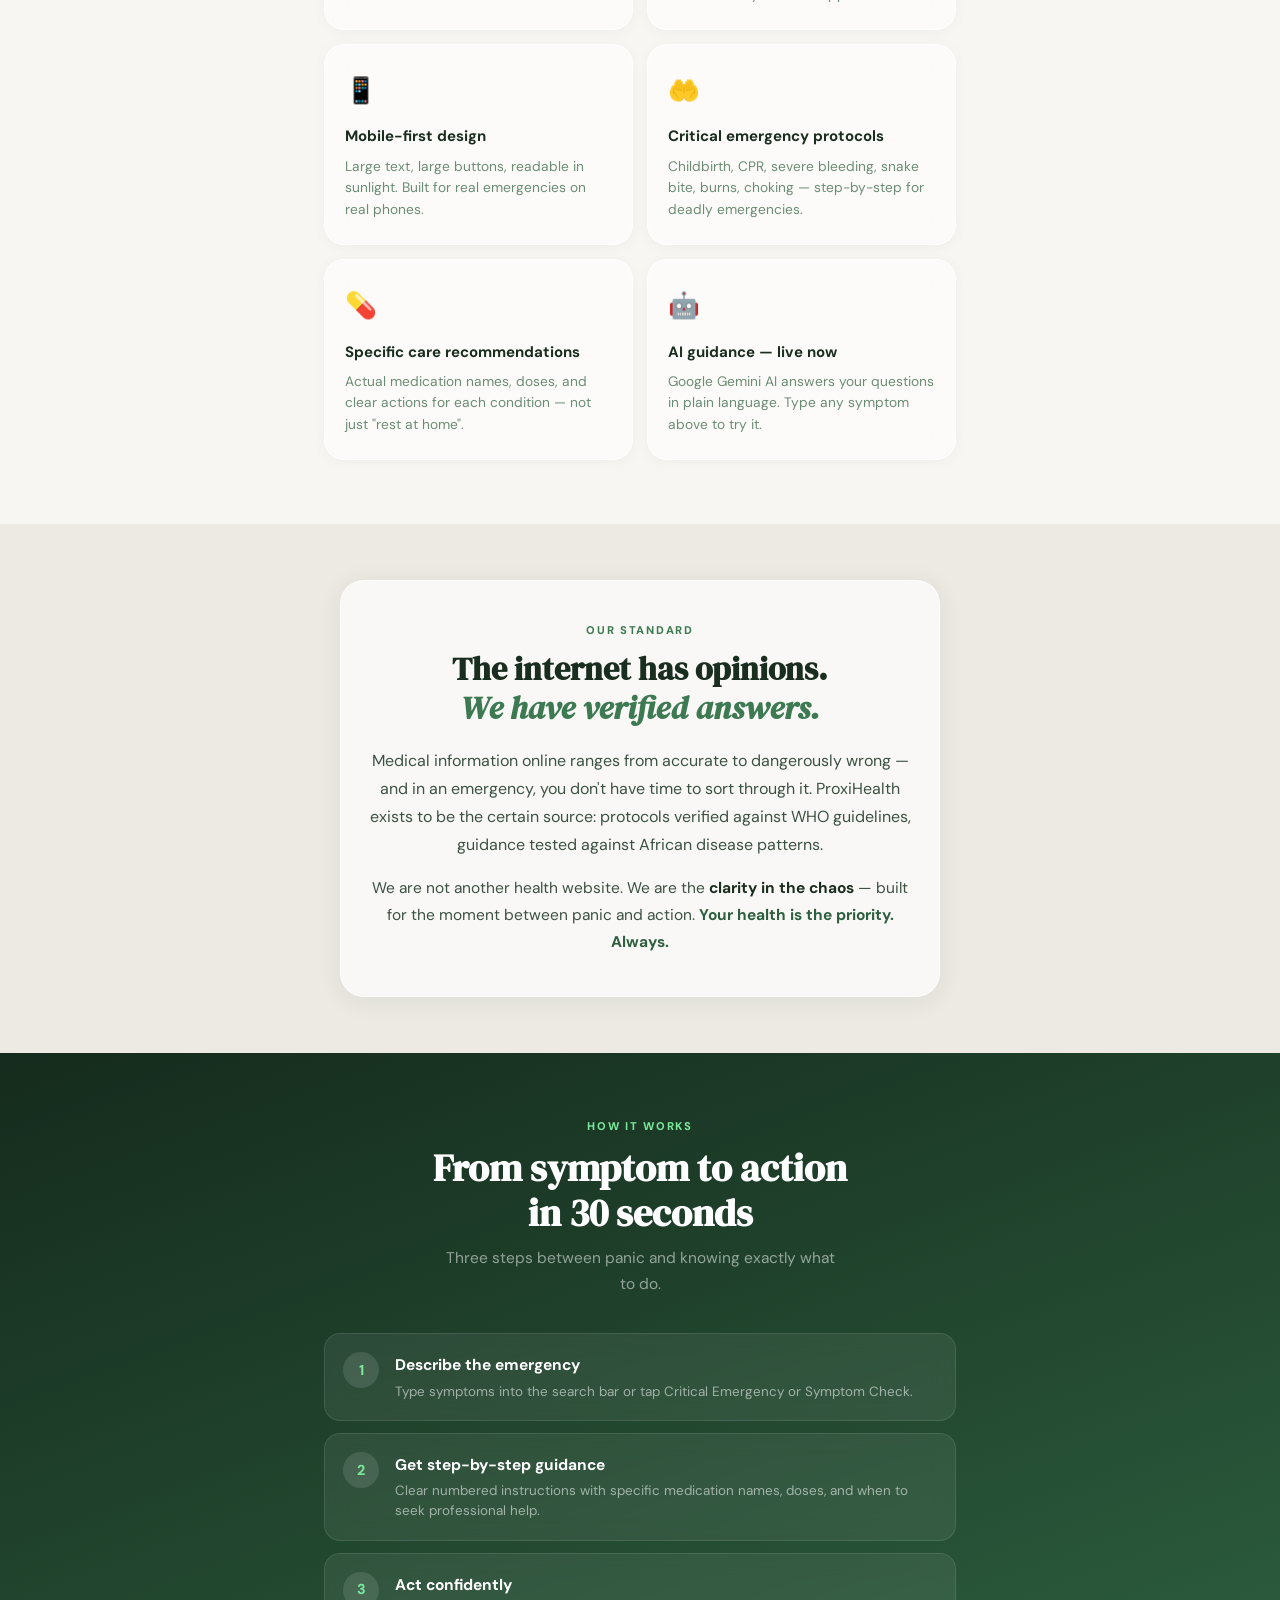
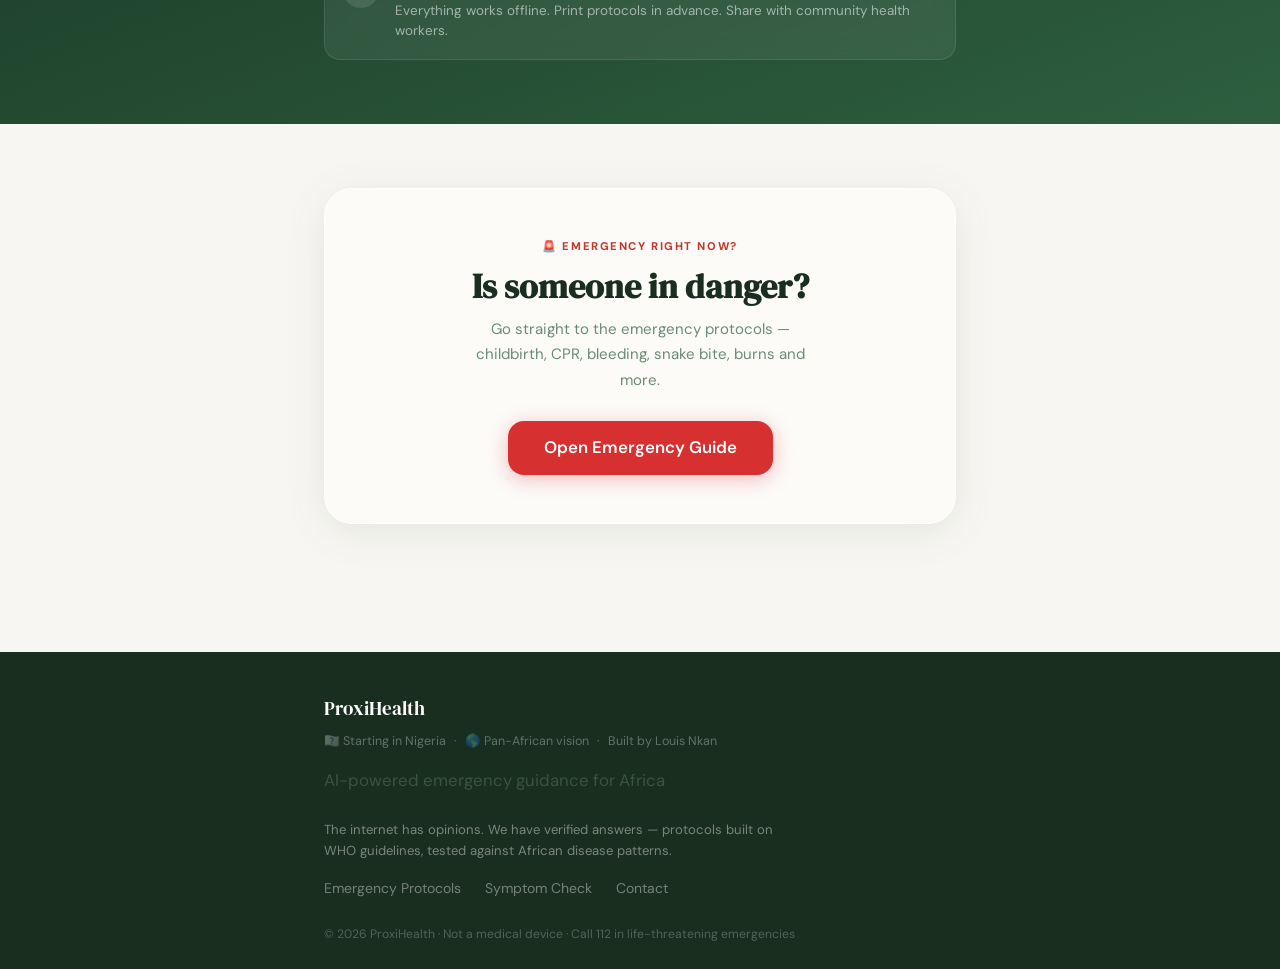
==== commit 0a37ccaf: "Update index.html" ====
--- a/index.html
+++ b/index.html
@@ -5,27 +5,15 @@
   <meta name="viewport" content="width=device-width, initial-scale=1.0" />
   <title>ProxiHealth — Emergency Medical Guidance for Africa</title>
   <meta name="description" content="When the nearest hospital is hours away, ProxiHealth gives you verified step-by-step emergency guidance. Free, offline, no login. Built for Africa." />
-  <meta name="keywords" content="emergency medical Africa, first aid Nigeria, malaria symptoms, emergency protocols, offline health app, ProxiHealth, Louis Nkan" />
-  <meta name="author" content="Louis Nkan" />
   <meta name="robots" content="index, follow" />
   <link rel="canonical" href="https://louisnkan.github.io/ProxiHealth/" />
   <meta property="og:type" content="website" />
   <meta property="og:title" content="ProxiHealth — Emergency Medical Guidance for Africa" />
   <meta property="og:description" content="When the nearest hospital is hours away, ProxiHealth gives you verified step-by-step emergency guidance. Free, offline, no login. Built for Africa." />
   <meta property="og:url" content="https://louisnkan.github.io/ProxiHealth/" />
-  <meta property="og:site_name" content="ProxiHealth" />
-  <meta property="og:image" content="https://louisnkan.github.io/ProxiHealth/og-image.png" />
-  <meta property="og:locale" content="en_NG" />
   <meta name="twitter:card" content="summary_large_image" />
-  <meta name="twitter:title" content="ProxiHealth — Emergency Medical Guidance for Africa" />
-  <meta name="twitter:description" content="When the nearest hospital is hours away, ProxiHealth gives you verified step-by-step emergency guidance. Free, offline, no login." />
-  <meta name="twitter:image" content="https://louisnkan.github.io/ProxiHealth/og-image.png" />
-  <meta name="twitter:creator" content="@louisnkan" />
   <meta name="theme-color" content="#2D5F3F" />
-  <meta name="apple-mobile-web-app-capable" content="yes" />
-  <meta name="apple-mobile-web-app-title" content="ProxiHealth" />
   <link rel="manifest" href="manifest.json" />
-  <script type="application/ld+json">{"@context":"https://schema.org","@type":"MedicalOrganization","name":"ProxiHealth","description":"AI-powered emergency medical guidance for Africa.","url":"https://louisnkan.github.io/ProxiHealth/","foundingDate":"2025","founder":{"@type":"Person","name":"Louis Nkan"},"areaServed":"Africa","availableLanguage":"English","medicalSpecialty":"Emergency Medicine"}</script>
   <!-- GOOGLE_TAG_START -->
   <!-- Paste your Google Analytics or GTM snippet here -->
   <!-- GOOGLE_TAG_END -->
@@ -33,112 +21,105 @@
   <style>
     html, body { overflow-x: hidden; max-width: 100%; }
 
-    /* MODERN LOGO */
-    .brand-mark {
-      width: 36px; height: 36px; flex-shrink: 0;
-      background: linear-gradient(135deg, #5CA373 0%, #2D5F3F 100%);
-      border-radius: 10px; display: flex; align-items: center; justify-content: center;
-      box-shadow: 0 2px 10px rgba(0,0,0,0.28);
-    }
-    .brand-mark svg { width: 19px; height: 19px; }
-    .brand-text { display: flex; flex-direction: column; line-height: 1; }
-    .brand-name { font-family: 'DM Sans', sans-serif; font-size: 1.08rem; font-weight: 800; color: #fff; letter-spacing: -0.02em; }
-    .brand-sub  { font-size: 0.58rem; font-weight: 500; color: rgba(255,255,255,0.48); letter-spacing: 0.07em; text-transform: uppercase; margin-top: 2px; }
+    /* BRAND MARK */
+    .brand-mark { width:36px; height:36px; flex-shrink:0; border-radius:10px; display:flex; align-items:center; justify-content:center; box-shadow:0 2px 10px rgba(0,0,0,0.30); overflow:hidden; }
+    .brand-mark svg { width:36px; height:36px; display:block; }
+    .brand-text { display:flex; flex-direction:column; line-height:1; }
+    .brand-name { font-family:'DM Sans',sans-serif; font-size:1.08rem; font-weight:800; color:#fff; letter-spacing:-0.02em; }
+    .brand-sub  { font-size:0.58rem; font-weight:500; color:rgba(255,255,255,0.48); letter-spacing:0.07em; text-transform:uppercase; margin-top:2px; }
 
     /* HAMBURGER NAV */
-    .nav__inner { display: flex; align-items: center; justify-content: space-between; flex-wrap: nowrap; }
-    .nav__burger {
-      background: rgba(255,255,255,0.09); border: 1px solid rgba(255,255,255,0.16);
-      border-radius: 9px; cursor: pointer; padding: 9px 10px;
-      display: flex; flex-direction: column; gap: 5px;
-      -webkit-tap-highlight-color: transparent; flex-shrink: 0; transition: background 0.2s;
-    }
-    .nav__burger:hover { background: rgba(255,255,255,0.16); }
-    .nav__burger span {
-      display: block; width: 20px; height: 2px;
-      background: rgba(255,255,255,0.88); border-radius: 2px;
-      transition: transform 0.25s ease, opacity 0.2s ease, transform 0.25s ease;
-      pointer-events: none;
-    }
-    .nav__burger.is-open span:nth-child(1) { transform: translateY(7px) rotate(45deg); }
-    .nav__burger.is-open span:nth-child(2) { opacity: 0; }
-    .nav__burger.is-open span:nth-child(3) { transform: translateY(-7px) rotate(-45deg); }
-
-    .nav__menu {
-      max-height: 0; overflow: hidden;
-      background: rgba(18,44,28,0.98); backdrop-filter: blur(24px); -webkit-backdrop-filter: blur(24px);
-      transition: max-height 0.38s cubic-bezier(0.4,0,0.2,1);
-      border-top: 1px solid rgba(255,255,255,0.06);
-    }
-    .nav__menu.is-open { max-height: 460px; }
-    .nav__menu-inner { padding: 12px 0 24px; display: flex; flex-direction: column; gap: 2px; }
-    .nav__mlink {
-      color: rgba(255,255,255,0.80); text-decoration: none; font-size: 1rem; font-weight: 600;
-      padding: 13px 16px; border-radius: 10px; transition: background 0.15s, color 0.15s;
-      display: block; -webkit-tap-highlight-color: transparent;
-    }
-    .nav__mlink:hover { background: rgba(255,255,255,0.09); color: #fff; text-decoration: none; }
-    .nav__mshare {
-      background: rgba(122,232,154,0.12); border: 1px solid rgba(122,232,154,0.26);
-      color: #7AE89A; font-family: 'DM Sans', sans-serif; font-size: 1rem; font-weight: 600;
-      padding: 13px 16px; border-radius: 10px; cursor: pointer; text-align: left; width: 100%;
-      transition: background 0.15s; -webkit-tap-highlight-color: transparent;
-    }
-    .nav__mshare:hover { background: rgba(122,232,154,0.20); }
-    .nav__mdiv { height: 1px; background: rgba(255,255,255,0.07); margin: 8px 16px; }
-    .nav__mcontact {
-      color: rgba(255,255,255,0.42); text-decoration: none; font-size: 0.82rem;
-      padding: 8px 16px; display: block; transition: color 0.15s;
-    }
-    .nav__mcontact:hover { color: rgba(255,255,255,0.72); text-decoration: none; }
-    .nav__mtag { font-size: 0.7rem; color: rgba(255,255,255,0.20); padding: 4px 16px; margin: 0; }
+    .nav__inner { display:flex; align-items:center; justify-content:space-between; flex-wrap:nowrap; }
+    .nav__burger { background:rgba(255,255,255,0.09); border:1px solid rgba(255,255,255,0.16); border-radius:9px; cursor:pointer; padding:9px 10px; display:flex; flex-direction:column; gap:5px; -webkit-tap-highlight-color:transparent; flex-shrink:0; transition:background 0.2s; }
+    .nav__burger:hover { background:rgba(255,255,255,0.16); }
+    .nav__burger span { display:block; width:20px; height:2px; background:rgba(255,255,255,0.88); border-radius:2px; transition:transform 0.25s ease, opacity 0.2s ease; pointer-events:none; }
+    .nav__burger.is-open span:nth-child(1) { transform:translateY(7px) rotate(45deg); }
+    .nav__burger.is-open span:nth-child(2) { opacity:0; }
+    .nav__burger.is-open span:nth-child(3) { transform:translateY(-7px) rotate(-45deg); }
+    .nav__menu { max-height:0; overflow:hidden; background:rgba(18,44,28,0.98); backdrop-filter:blur(24px); -webkit-backdrop-filter:blur(24px); transition:max-height 0.38s cubic-bezier(0.4,0,0.2,1); border-top:1px solid rgba(255,255,255,0.06); }
+    .nav__menu.is-open { max-height:460px; }
+    .nav__menu-inner { padding:12px 0 24px; display:flex; flex-direction:column; gap:2px; }
+    .nav__mlink { color:rgba(255,255,255,0.80); text-decoration:none; font-size:1rem; font-weight:600; padding:13px 16px; border-radius:10px; transition:background 0.15s,color 0.15s; display:block; -webkit-tap-highlight-color:transparent; }
+    .nav__mlink:hover { background:rgba(255,255,255,0.09); color:#fff; text-decoration:none; }
+    .nav__mshare { background:rgba(122,232,154,0.12); border:1px solid rgba(122,232,154,0.26); color:#7AE89A; font-family:'DM Sans',sans-serif; font-size:1rem; font-weight:600; padding:13px 16px; border-radius:10px; cursor:pointer; text-align:left; width:100%; transition:background 0.15s; -webkit-tap-highlight-color:transparent; }
+    .nav__mshare:hover { background:rgba(122,232,154,0.20); }
+    .nav__mdiv { height:1px; background:rgba(255,255,255,0.07); margin:8px 16px; }
+    .nav__mcontact { color:rgba(255,255,255,0.42); text-decoration:none; font-size:0.82rem; padding:8px 16px; display:block; }
+    .nav__mcontact:hover { color:rgba(255,255,255,0.72); text-decoration:none; }
+    .nav__mtag { font-size:0.7rem; color:rgba(255,255,255,0.20); padding:4px 16px; margin:0; }
 
     /* HERO */
-    .hero { background: linear-gradient(160deg,#152E1E 0%,#1E4230 35%,#2B5A3B 70%,#3A6E4D 100%); padding: 60px 0 76px; text-align: center; position: relative; overflow: hidden; }
-    .hero::before { content:''; position:absolute; inset:0; background: radial-gradient(ellipse at 18% 55%,rgba(122,232,154,0.10) 0%,transparent 55%), radial-gradient(ellipse at 82% 18%,rgba(255,255,255,0.04) 0%,transparent 45%); pointer-events:none; }
+    .hero { background:linear-gradient(160deg,#152E1E 0%,#1E4230 35%,#2B5A3B 70%,#3A6E4D 100%); padding:60px 0 76px; text-align:center; position:relative; overflow:hidden; }
+    .hero::before { content:''; position:absolute; inset:0; background:radial-gradient(ellipse at 18% 55%,rgba(122,232,154,0.10) 0%,transparent 55%),radial-gradient(ellipse at 82% 18%,rgba(255,255,255,0.04) 0%,transparent 45%); pointer-events:none; }
     .hero-inner { position:relative; z-index:1; }
     .hero-badge { display:inline-flex; align-items:center; gap:7px; background:rgba(255,255,255,0.09); border:1px solid rgba(255,255,255,0.18); backdrop-filter:blur(12px); padding:6px 16px; border-radius:999px; font-size:0.73rem; font-weight:700; letter-spacing:0.12em; text-transform:uppercase; color:#A8DDB5; margin-bottom:22px; }
     .hero-badge::before { content:''; width:6px; height:6px; background:#7AE89A; border-radius:50%; animation:blink 2s ease-in-out infinite; }
     @keyframes blink { 0%,100%{opacity:1;transform:scale(1)} 50%{opacity:0.3;transform:scale(0.7)} }
     .hero-h1 { font-family:'DM Serif Display',Georgia,serif; font-size:clamp(2.1rem,7vw,3.8rem); color:#fff; line-height:1.08; margin-bottom:16px; letter-spacing:-0.01em; }
     .hero-h1 em { font-style:italic; color:#7AE89A; }
-    .hero-sub { font-size:clamp(0.93rem,2.3vw,1.08rem); color:rgba(255,255,255,0.66); max-width:430px; margin:0 auto 36px; line-height:1.65; }
-
-    /* Search */
-    .swrap { max-width:520px; margin:0 auto 14px; position:relative; }
-    .sinput { width:100%; background:rgba(255,255,255,0.97); border:none; border-radius:14px; padding:16px 152px 16px 18px; font-family:'DM Sans',sans-serif; font-size:0.97rem; color:#1A2E1F; box-shadow:0 4px 28px rgba(0,0,0,0.20); outline:none; transition:box-shadow 0.2s; }
+    .hero-sub { font-size:clamp(0.93rem,2.3vw,1.08rem); color:rgba(255,255,255,0.66); max-width:430px; margin:0 auto 32px; line-height:1.65; }
+
+    /* SEARCH BAR — stacks on mobile, inline on desktop */
+    .swrap { max-width:520px; margin:0 auto 14px; padding:0 4px; box-sizing:border-box; }
+    .sinput {
+      width:100%; background:rgba(255,255,255,0.97); border:none; border-radius:14px;
+      padding:15px 16px; font-family:'DM Sans',sans-serif; font-size:0.97rem; color:#1A2E1F;
+      box-shadow:0 4px 28px rgba(0,0,0,0.20); outline:none; transition:box-shadow 0.2s;
+      box-sizing:border-box; display:block; -webkit-appearance:none;
+    }
     .sinput::placeholder { color:#9BB5A0; }
     .sinput:focus { box-shadow:0 4px 36px rgba(0,0,0,0.28); }
-    .sbtn { position:absolute; right:6px; top:6px; bottom:6px; background:#2D5F3F; color:#fff; border:none; border-radius:10px; padding:0 16px; font-family:'DM Sans',sans-serif; font-size:0.88rem; font-weight:700; cursor:pointer; white-space:nowrap; transition:background 0.2s; -webkit-tap-highlight-color:transparent; }
+    .sbtn {
+      display:block; width:100%; margin-top:8px;
+      background:#2D5F3F; color:#fff; border:none; border-radius:14px;
+      padding:15px 20px; font-family:'DM Sans',sans-serif; font-size:1rem; font-weight:700;
+      cursor:pointer; transition:background 0.2s; -webkit-tap-highlight-color:transparent;
+      box-sizing:border-box;
+    }
     .sbtn:hover { background:#3D7A52; }
-    .sresult { max-width:520px; margin:0 auto 4px; background:rgba(255,255,255,0.10); backdrop-filter:blur(16px); border:1px solid rgba(255,255,255,0.18); border-radius:14px; padding:16px 20px; text-align:left; color:#fff; font-size:0.91rem; line-height:1.55; display:none; animation:fadeUp 0.3s ease; }
+    .sbtn:disabled { opacity:0.65; cursor:not-allowed; }
+    @media(min-width:520px) {
+      .swrap { position:relative; padding:0; }
+      .sinput { padding:16px 175px 16px 18px; }
+      .sbtn { position:absolute; right:6px; top:6px; bottom:6px; width:auto; margin-top:0; border-radius:10px; padding:0 18px; font-size:0.9rem; }
+    }
+
+    /* SEARCH RESULT BOX */
+    .sresult { max-width:520px; margin:0 auto 4px; background:rgba(255,255,255,0.10); backdrop-filter:blur(16px); border:1px solid rgba(255,255,255,0.18); border-radius:14px; padding:16px 18px; text-align:left; color:#fff; font-size:0.9rem; line-height:1.6; display:none; animation:fadeUp 0.3s ease; }
     .sresult.visible { display:block; }
-    .sresult-lbl { font-size:0.7rem; font-weight:700; letter-spacing:0.1em; text-transform:uppercase; color:#7AE89A; margin-bottom:8px; }
+    .sresult-lbl { font-size:0.68rem; font-weight:700; letter-spacing:0.1em; text-transform:uppercase; color:#7AE89A; margin-bottom:10px; }
     @keyframes fadeUp { from{opacity:0;transform:translateY(8px)} to{opacity:1;transform:translateY(0)} }
+    .ai-step { display:flex; gap:10px; margin:5px 0; align-items:flex-start; line-height:1.5; }
+    .ai-step-num { background:rgba(122,232,154,0.2); color:#7AE89A; font-weight:800; font-size:0.78rem; min-width:22px; height:22px; border-radius:50%; display:flex; align-items:center; justify-content:center; flex-shrink:0; margin-top:2px; }
+    .ai-bullet { margin:3px 0; padding-left:4px; color:rgba(255,255,255,0.85); }
+    .sresult strong { color:#fff; }
+    .sresult a { color:#7AE89A; }
+    .ai-proto-link { display:inline-block; margin-top:12px; background:rgba(122,232,154,0.15); border:1px solid rgba(122,232,154,0.3); color:#7AE89A; padding:8px 14px; border-radius:8px; font-weight:700; font-size:0.84rem; text-decoration:none; }
+    .ai-disclaimer { margin-top:10px; padding-top:10px; border-top:1px solid rgba(255,255,255,0.10); font-size:0.68rem; color:rgba(255,255,255,0.30); }
+
     .sor { font-size:0.78rem; color:rgba(255,255,255,0.38); margin:18px 0 16px; position:relative; }
     .sor::before,.sor::after { content:''; position:absolute; top:50%; width:calc(50% - 70px); height:1px; background:rgba(255,255,255,0.13); }
     .sor::before { left:0; } .sor::after { right:0; }
 
-    /* Type cards */
-    .tgrid { display:grid; grid-template-columns:1fr 1fr; gap:10px; max-width:520px; margin:0 auto; }
+    /* EMERGENCY TYPE CARDS */
+    .tgrid { display:grid; grid-template-columns:1fr 1fr; gap:10px; max-width:520px; margin:0 auto; padding:0 4px; box-sizing:border-box; }
     .tcard { background:rgba(255,255,255,0.09); backdrop-filter:blur(12px); border:1px solid rgba(255,255,255,0.14); border-radius:14px; padding:16px 14px; cursor:pointer; text-decoration:none; display:block; transition:background 0.2s,border-color 0.2s,transform 0.15s; -webkit-tap-highlight-color:transparent; }
     .tcard:hover { background:rgba(255,255,255,0.15); border-color:rgba(255,255,255,0.26); transform:translateY(-2px); text-decoration:none; }
     .ticon { width:34px; height:34px; border-radius:9px; display:flex; align-items:center; justify-content:center; font-size:1.05rem; margin-bottom:10px; }
-    .ticon-r { background:rgba(255,100,100,0.22); }
-    .ticon-a { background:rgba(255,180,60,0.22); }
+    .ticon-r { background:rgba(255,100,100,0.22); } .ticon-a { background:rgba(255,180,60,0.22); }
     .ttitle { font-size:0.88rem; font-weight:700; color:#fff; margin-bottom:4px; }
     .tdesc  { font-size:0.73rem; color:rgba(255,255,255,0.52); line-height:1.4; margin:0; }
     .ttag   { display:inline-block; margin-top:9px; font-size:0.68rem; font-weight:700; padding:2px 9px; border-radius:999px; }
     .ttag-r { background:rgba(255,100,100,0.18); color:#FF9A9A; }
     .ttag-a { background:rgba(255,180,60,0.18); color:#FFD080; }
 
-    /* Trust strip */
+    /* TRUST STRIP */
     .tstrip { background:var(--warm-white); border-bottom:1px solid var(--border); padding:16px 0; }
-    .tstrip-inner { display:flex; flex-wrap:wrap; justify-content:center; gap:14px 28px; }
+    .tstrip-inner { display:flex; flex-wrap:wrap; justify-content:center; gap:12px 24px; }
     .titem { display:flex; align-items:center; gap:6px; font-size:0.8rem; font-weight:600; color:var(--text-light); }
-    .titem::before { content:'✓'; color:var(--green-mid); font-weight:800; }
-
-    /* Stats */
+    .titem::before { content:'checkmark'; content:'✓'; color:var(--green-mid); font-weight:800; }
+
+    /* STATS */
     .ssec { padding:48px 0; }
     .sgrid { display:grid; grid-template-columns:1fr 1fr; gap:14px; }
     @media(min-width:560px){.sgrid{grid-template-columns:repeat(4,1fr);}}
@@ -146,11 +127,11 @@
     .snum { font-family:'DM Serif Display',serif; font-size:2rem; color:var(--green-deep); display:block; line-height:1; }
     .sctx { font-size:0.73rem; font-weight:600; color:var(--text-light); margin-top:5px; display:block; line-height:1.4; }
 
-    /* Features */
+    /* FEATURES */
     .fsec { padding:64px 0; }
     .eyebrow { font-size:0.7rem; font-weight:800; letter-spacing:0.15em; text-transform:uppercase; color:var(--green-mid); margin-bottom:10px; }
-    .stitle { font-family:'DM Serif Display',serif; font-size:clamp(1.6rem,4.5vw,2.4rem); margin-bottom:10px; line-height:1.15; }
-    .ssub { font-size:0.97rem; color:var(--text-light); max-width:400px; margin:0 auto; }
+    .stitle  { font-family:'DM Serif Display',serif; font-size:clamp(1.6rem,4.5vw,2.4rem); margin-bottom:10px; line-height:1.15; }
+    .ssub    { font-size:0.97rem; color:var(--text-light); max-width:400px; margin:0 auto; }
     .fgrid { display:grid; grid-template-columns:1fr; gap:14px; margin-top:40px; }
     @media(min-width:540px){.fgrid{grid-template-columns:1fr 1fr;}}
     .fc { background:rgba(253,252,250,0.82); backdrop-filter:blur(16px); border:1px solid rgba(255,255,255,0.65); border-radius:20px; padding:24px 20px; box-shadow:0 2px 12px rgba(45,95,63,0.06); transition:transform 0.2s,box-shadow 0.2s; }
@@ -159,11 +140,11 @@
     .fc-title { font-size:0.94rem; font-weight:700; color:var(--text-dark); margin-bottom:6px; }
     .fc-body  { font-size:0.86rem; color:var(--text-light); line-height:1.55; margin:0; }
 
-    /* Brand truth */
+    /* BRAND TRUTH */
     .btsec { padding:56px 0; background:var(--cream-dark); }
-    .btcard { max-width:600px; margin:0 auto; text-align:center; background:rgba(253,252,250,0.82); backdrop-filter:blur(16px); border:1px solid rgba(255,255,255,0.65); border-radius:24px; padding:40px 28px; box-shadow:0 4px 24px rgba(45,95,63,0.09); }
-
-    /* HIW */
+    .btcard { max-width:600px; margin:0 auto; text-align:center; background:rgba(253,252,250,0.82); backdrop-filter:blur(16px); border:1px solid rgba(255,255,255,0.65); border-radius:24px; padding:40px 24px; box-shadow:0 4px 24px rgba(45,95,63,0.09); }
+
+    /* HOW IT WORKS */
     .hiwsec { background:linear-gradient(160deg,#152B1D 0%,#2D5F3F 100%); padding:64px 0; }
     .hiwsteps { display:flex; flex-direction:column; gap:12px; margin-top:36px; }
     .hiwstep { display:flex; gap:16px; align-items:flex-start; background:rgba(255,255,255,0.07); backdrop-filter:blur(10px); border:1px solid rgba(255,255,255,0.10); border-radius:16px; padding:18px; }
@@ -176,40 +157,29 @@
     .ctacard { background:rgba(253,252,250,0.84); backdrop-filter:blur(20px); border:1px solid rgba(255,255,255,0.65); border-radius:28px; padding:48px 24px; text-align:center; box-shadow:0 8px 40px rgba(45,95,63,0.10); }
     .cta-ey { font-size:0.7rem; font-weight:800; letter-spacing:0.14em; text-transform:uppercase; color:var(--alert-red); margin-bottom:10px; }
     .cta-t  { font-family:'DM Serif Display',serif; font-size:clamp(1.5rem,4vw,2.1rem); margin-bottom:10px; }
-    .cta-s  { color:var(--text-light); margin-bottom:28px; font-size:0.94rem; max-width:360px; margin-left:auto; margin-right:auto; }
+    .cta-s  { color:var(--text-light); font-size:0.94rem; max-width:360px; margin:0 auto 28px; }
 
     .footer__geo { display:flex; align-items:center; gap:8px; font-size:0.78rem; color:rgba(255,255,255,0.32); margin-bottom:14px; flex-wrap:wrap; }
-  </style>
-  <style id="ai-response-styles">
-    .ai-step { display:flex; gap:10px; margin:6px 0; align-items:flex-start; }
-    .ai-step-num { background:rgba(122,232,154,0.2); color:#7AE89A; font-weight:800; font-size:0.8rem; width:22px; height:22px; border-radius:50%; display:flex; align-items:center; justify-content:center; flex-shrink:0; margin-top:1px; }
-    .ai-bullet { margin:4px 0; padding-left:4px; color:rgba(255,255,255,0.82); }
-    #search-result p { margin:0 0 8px; }
-    #search-result strong { color:#fff; }
   </style>
 </head>
 <body>
 
   <div id="disclaimer-banner">
     <span id="disclaimer-banner__text">
-      &#9877;&#65039; <strong>ProxiHealth is an AI-assisted tool being tested.</strong>
-      Not a substitute for professional care. Call 112 in life-threatening emergencies.
+      &#9877;&#65039; <strong>ProxiHealth is an AI-assisted tool.</strong>
+      Not a substitute for professional care. Call 112 in emergencies.
     </span>
     <button id="disclaimer-banner__close" aria-label="Dismiss">&#10005;</button>
   </div>
 
+  <!-- NAV -->
   <nav class="nav" role="navigation" aria-label="Main navigation">
     <div class="container nav__inner">
       <a href="index.html" style="display:flex;align-items:center;gap:10px;text-decoration:none;" aria-label="ProxiHealth home">
         <div class="brand-mark">
           <svg viewBox="0 0 36 36" fill="none" xmlns="http://www.w3.org/2000/svg">
-            <rect width="36" height="36" rx="10" fill="url(#lg)"/>
-            <defs>
-              <linearGradient id="lg" x1="0" y1="0" x2="36" y2="36" gradientUnits="userSpaceOnUse">
-                <stop offset="0%" stop-color="#6DD48A"/>
-                <stop offset="100%" stop-color="#2D5F3F"/>
-              </linearGradient>
-            </defs>
+            <rect width="36" height="36" rx="10" fill="url(#lg1)"/>
+            <defs><linearGradient id="lg1" x1="0" y1="0" x2="36" y2="36" gradientUnits="userSpaceOnUse"><stop offset="0%" stop-color="#6DD48A"/><stop offset="100%" stop-color="#2D5F3F"/></linearGradient></defs>
             <text x="7" y="24" font-family="Georgia,serif" font-size="17" font-weight="700" fill="white" letter-spacing="-1">Px</text>
           </svg>
         </div>
@@ -225,29 +195,35 @@
     <div class="nav__menu" id="nav-menu">
       <div class="container nav__menu-inner">
         <a href="emergency.html" class="nav__mlink">&#128680; Emergency Protocols</a>
-        <a href="triage.html"    class="nav__mlink">&#127777;&#65039; Symptom Check</a>
+        <a href="triage.html"    class="nav__mlink">&#127777; Symptom Check</a>
         <a href="index.html"     class="nav__mlink">&#127968; Home</a>
         <button class="nav__mshare" id="nav-share-btn">&#128279; Share ProxiHealth</button>
         <div class="nav__mdiv"></div>
-        <a href="/cdn-cgi/l/email-protection#f69a99839f85989d9798c4c7b6919b979f9ad895999b" class="nav__mcontact">&#9993; Contact</a>
+        <a href="mailto:louisnkan21@gmail.com" class="nav__mcontact">&#9993; Contact</a>
         <p class="nav__mtag">AI emergency guidance for Africa &middot; Free &middot; Offline</p>
       </div>
     </div>
   </nav>
 
+  <!-- HERO -->
   <section class="hero">
     <div class="container hero-inner">
       <div class="hero-badge">&#127758; Built for Africa</div>
       <h1 class="hero-h1">Medical emergency?<br><em>Get guidance instantly.</em></h1>
       <p class="hero-sub">AI-powered protocols for the 500 million Africans who can't always reach a hospital in time.</p>
+
+      <!-- SEARCH BAR -->
       <div class="swrap">
-        <input type="text" class="sinput" id="hero-search" placeholder="Describe emergency: snake bite, fever, bleeding, childbirth&#8230;" aria-label="Describe your medical emergency" autocomplete="off" maxlength="200" />
+        <input type="text" class="sinput" id="hero-search"
+          placeholder="Describe symptoms: fever, snake bite, bleeding..."
+          aria-label="Describe your emergency" autocomplete="off" maxlength="300" />
         <button class="sbtn" id="hero-search-btn">Get AI Guidance &#8594;</button>
       </div>
       <div class="sresult" id="search-result" role="alert" aria-live="polite">
-        <div class="sresult-lbl">&#9889; AI Response</div>
+        <div class="sresult-lbl" id="search-result-label">&#9889; AI Response</div>
         <div id="search-result-text"></div>
       </div>
+
       <div class="sor">or select emergency type</div>
       <div class="tgrid">
         <a href="emergency.html" class="tcard">
@@ -257,7 +233,7 @@
           <span class="ttag ttag-r">Immediate Response</span>
         </a>
         <a href="triage.html" class="tcard">
-          <div class="ticon ticon-a">&#127777;&#65039;</div>
+          <div class="ticon ticon-a">&#127777;</div>
           <div class="ttitle">Non-Urgent Symptoms</div>
           <p class="tdesc">Fever &middot; Headache &middot; Rash &middot; Stomach pain &middot; Cough</p>
           <span class="ttag ttag-a">AI Assessment</span>
@@ -266,6 +242,7 @@
     </div>
   </section>
 
+  <!-- TRUST STRIP -->
   <div class="tstrip">
     <div class="container tstrip-inner">
       <span class="titem">100% Free</span>
@@ -276,6 +253,7 @@
     </div>
   </div>
 
+  <!-- STATS -->
   <section class="ssec">
     <div class="container">
       <div class="sgrid">
@@ -287,6 +265,7 @@
     </div>
   </section>
 
+  <!-- FEATURES -->
   <section class="fsec">
     <div class="container">
       <div style="text-align:center">
@@ -296,26 +275,28 @@
       </div>
       <div class="fgrid">
         <div class="fc"><span class="fc-icon">&#128245;</span><div class="fc-title">Works without internet</div><p class="fc-body">All protocols stored on your device. No data connection needed during a crisis.</p></div>
-        <div class="fc"><span class="fc-icon">&#127758;</span><div class="fc-title">African disease detection</div><p class="fc-body">Malaria, typhoid, cholera, meningitis &mdash; diseases common in Africa but overlooked by Western health apps.</p></div>
+        <div class="fc"><span class="fc-icon">&#127758;</span><div class="fc-title">African disease detection</div><p class="fc-body">Malaria, typhoid, cholera, meningitis &mdash; diseases common in Africa but overlooked by Western apps.</p></div>
         <div class="fc"><span class="fc-icon">&#128241;</span><div class="fc-title">Mobile-first design</div><p class="fc-body">Large text, large buttons, readable in sunlight. Built for real emergencies on real phones.</p></div>
-        <div class="fc"><span class="fc-icon">&#129330;</span><div class="fc-title">Critical emergency protocols</div><p class="fc-body">Childbirth, CPR, severe bleeding, snake bite, burns, choking &mdash; step-by-step guidance for deadly emergencies.</p></div>
-        <div class="fc"><span class="fc-icon">&#128138;</span><div class="fc-title">Specific care recommendations</div><p class="fc-body">Not "monitor at home" &mdash; actual medication names, doses, and clear actions for each condition.</p></div>
-        <div class="fc"><span class="fc-icon">&#129302;</span><div class="fc-title">AI guidance &mdash; coming soon</div><p class="fc-body">Google Gemini AI for conversational triage &mdash; ask questions in plain language and get instant answers.</p></div>
-      </div>
-    </div>
-  </section>
-
+        <div class="fc"><span class="fc-icon">&#129330;</span><div class="fc-title">Critical emergency protocols</div><p class="fc-body">Childbirth, CPR, severe bleeding, snake bite, burns, choking &mdash; step-by-step for deadly emergencies.</p></div>
+        <div class="fc"><span class="fc-icon">&#128138;</span><div class="fc-title">Specific care recommendations</div><p class="fc-body">Actual medication names, doses, and clear actions for each condition &mdash; not just "rest at home".</p></div>
+        <div class="fc"><span class="fc-icon">&#129302;</span><div class="fc-title">AI guidance &mdash; live now</div><p class="fc-body">Google Gemini AI answers your questions in plain language. Type any symptom above to try it.</p></div>
+      </div>
+    </div>
+  </section>
+
+  <!-- BRAND TRUTH -->
   <section class="btsec">
     <div class="container">
       <div class="btcard">
         <div class="eyebrow">Our Standard</div>
         <h2 style="font-family:'DM Serif Display',serif;font-size:clamp(1.4rem,4vw,2rem);line-height:1.2;margin-bottom:20px;color:var(--text-dark);">The internet has opinions.<br><em style="font-style:italic;color:var(--green-mid);">We have verified answers.</em></h2>
-        <p style="font-size:1rem;color:var(--text-mid);line-height:1.75;margin-bottom:16px;">Medical information online ranges from accurate to dangerously wrong &mdash; and in an emergency, you don't have time to sort through it. ProxiHealth exists to be the certain source: protocols verified against WHO guidelines, guidance tested against African disease patterns, and AI trained to ask the right questions before drawing conclusions.</p>
-        <p style="font-size:0.97rem;color:var(--text-mid);line-height:1.75;margin:0;">We are not another health website. We are the <strong style="color:var(--text-dark);">clarity in the chaos</strong> &mdash; built for the moment between panic and action, where the right information saves a life. <strong style="color:var(--green-deep);">Your health is the priority. Always.</strong></p>
-      </div>
-    </div>
-  </section>
-
+        <p style="font-size:1rem;color:var(--text-mid);line-height:1.75;margin-bottom:16px;">Medical information online ranges from accurate to dangerously wrong &mdash; and in an emergency, you don't have time to sort through it. ProxiHealth exists to be the certain source: protocols verified against WHO guidelines, guidance tested against African disease patterns.</p>
+        <p style="font-size:0.97rem;color:var(--text-mid);line-height:1.75;margin:0;">We are not another health website. We are the <strong style="color:var(--text-dark);">clarity in the chaos</strong> &mdash; built for the moment between panic and action. <strong style="color:var(--green-deep);">Your health is the priority. Always.</strong></p>
+      </div>
+    </div>
+  </section>
+
+  <!-- HOW IT WORKS -->
   <section class="hiwsec">
     <div class="container">
       <div style="text-align:center">
@@ -324,13 +305,14 @@
         <p class="ssub" style="color:rgba(255,255,255,0.52);">Three steps between panic and knowing exactly what to do.</p>
       </div>
       <div class="hiwsteps">
-        <div class="hiwstep"><div class="hiwnum">1</div><div><div class="hiwtitle">Describe the emergency</div><p class="hiwbody">Type symptoms into the search bar, or tap Critical Emergency or Symptom Check to start immediately.</p></div></div>
-        <div class="hiwstep"><div class="hiwnum">2</div><div><div class="hiwtitle">Get step-by-step guidance</div><p class="hiwbody">Clear numbered instructions with specific medication recommendations, doses, and when to seek professional help.</p></div></div>
-        <div class="hiwstep"><div class="hiwnum">3</div><div><div class="hiwtitle">Act confidently</div><p class="hiwbody">Everything works offline. Print protocols in advance. Share with community health workers across your area.</p></div></div>
-      </div>
-    </div>
-  </section>
-
+        <div class="hiwstep"><div class="hiwnum">1</div><div><div class="hiwtitle">Describe the emergency</div><p class="hiwbody">Type symptoms into the search bar or tap Critical Emergency or Symptom Check.</p></div></div>
+        <div class="hiwstep"><div class="hiwnum">2</div><div><div class="hiwtitle">Get step-by-step guidance</div><p class="hiwbody">Clear numbered instructions with specific medication names, doses, and when to seek professional help.</p></div></div>
+        <div class="hiwstep"><div class="hiwnum">3</div><div><div class="hiwtitle">Act confidently</div><p class="hiwbody">Everything works offline. Print protocols in advance. Share with community health workers.</p></div></div>
+      </div>
+    </div>
+  </section>
+
+  <!-- CTA -->
   <section class="ctasec">
     <div class="container">
       <div class="ctacard">
@@ -342,6 +324,7 @@
     </div>
   </section>
 
+  <!-- FOOTER -->
   <footer class="footer">
     <div class="container">
       <div class="footer__brand">ProxiHealth</div>
@@ -351,21 +334,21 @@
         <span>Built by Louis Nkan</span>
       </div>
       <p class="footer__tagline">AI-powered emergency guidance for Africa</p>
-      <p style="font-size:0.82rem;color:rgba(255,255,255,0.42);max-width:480px;line-height:1.6;margin-bottom:16px;">The internet has opinions. We have verified answers &mdash; protocols built on WHO guidelines, tested against African disease patterns, AI-powered to put your health first.</p>
+      <p style="font-size:0.82rem;color:rgba(255,255,255,0.42);max-width:480px;line-height:1.6;margin-bottom:16px;">The internet has opinions. We have verified answers &mdash; protocols built on WHO guidelines, tested against African disease patterns.</p>
       <div class="footer__links">
         <a href="emergency.html">Emergency Protocols</a>
         <a href="triage.html">Symptom Check</a>
-        <a href="/cdn-cgi/l/email-protection#1975766c706a777278772b28597e74787075377a7674">Contact</a>
+        <a href="mailto:louisnkan21@gmail.com">Contact</a>
       </div>
       <p style="font-size:0.76rem;margin:0;color:rgba(255,255,255,0.25);">&#169; 2026 ProxiHealth &middot; Not a medical device &middot; Call 112 in life-threatening emergencies</p>
     </div>
   </footer>
 
-  <script data-cfasync="false" src="/cdn-cgi/scripts/5c5dd728/cloudflare-static/email-decode.min.js"></script><script src="js/security.js"></script>
+  <script src="js/security.js"></script>
   <script src="js/app.js"></script>
   <script src="js/ai.js"></script>
   <script>
-  // Hamburger menu — no template literals, no async/await to avoid any parse issues
+  // ── Hamburger menu ─────────────────────────────────────────
   (function () {
     var burger = document.getElementById('nav-burger');
     var menu   = document.getElementById('nav-menu');
@@ -375,25 +358,23 @@
       e.stopPropagation();
       var open = menu.classList.toggle('is-open');
       burger.classList.toggle('is-open', open);
-      burger.setAttribute('aria-expanded', String(open));
+      burger.setAttribute('aria-expanded', open ? 'true' : 'false');
     });
 
     document.addEventListener('click', function (e) {
-      if (!burger.contains(e.target) && !menu.contains(e.target)) {
-        menu.classList.remove('is-open');
-        burger.classList.remove('is-open');
-        burger.setAttribute('aria-expanded', 'false');
-      }
+      if (!menu.classList.contains('is-open')) return;
+      if (burger.contains(e.target) || menu.contains(e.target)) return;
+      menu.classList.remove('is-open');
+      burger.classList.remove('is-open');
+      burger.setAttribute('aria-expanded', 'false');
     });
 
     var shareBtn = document.getElementById('nav-share-btn');
     if (shareBtn) {
       shareBtn.addEventListener('click', function () {
-        var url   = 'https://louisnkan.github.io/ProxiHealth/';
-        var title = 'ProxiHealth - Emergency Medical Guidance for Africa';
-        var txt   = 'Free AI-powered emergency protocols that work offline. Childbirth, CPR, snake bite, malaria and more.';
+        var url = 'https://louisnkan.github.io/ProxiHealth/';
         if (navigator.share) {
-          navigator.share({ title: title, text: txt, url: url });
+          navigator.share({ title: 'ProxiHealth', text: 'Free AI emergency protocols for Africa', url: url });
         } else if (navigator.clipboard) {
           navigator.clipboard.writeText(url).then(function () {
             shareBtn.textContent = 'Link copied!';
@@ -404,504 +385,68 @@
     }
   }());
 
-  // Search bar — AI powered via ProxiAI module (js/ai.js)
+  // ── AI Search bar ──────────────────────────────────────────
   (function () {
-    var input   = document.getElementById('hero-search');
-    var btn     = document.getElementById('hero-search-btn');
-    var box     = document.getElementById('search-result');
-    var lbl     = box ? box.querySelector('.sresult-lbl') : null;
-    var textEl  = document.getElementById('search-result-text');
+    var input  = document.getElementById('hero-search');
+    var btn    = document.getElementById('hero-search-btn');
+    var box    = document.getElementById('search-result');
+    var lbl    = document.getElementById('search-result-label');
+    var textEl = document.getElementById('search-result-text');
     if (!input || !btn || !box || !textEl) return;
 
     function setLoading() {
       box.classList.add('visible');
       box.style.borderColor = 'rgba(255,255,255,0.18)';
       box.style.background  = 'rgba(255,255,255,0.10)';
-      if (lbl) { lbl.textContent = '⏳ Analysing...'; lbl.style.color = '#A8DDB5'; }
-      textEl.innerHTML = '<span style="color:rgba(255,255,255,0.55);">Getting AI guidance&hellip;</span>';
+      if (lbl) { lbl.textContent = 'Analysing...'; lbl.style.color = '#A8DDB5'; }
+      textEl.innerHTML = '<span style="color:rgba(255,255,255,0.55);">Getting AI guidance, please wait...</span>';
       btn.disabled = true;
       btn.textContent = 'Thinking...';
     }
 
     function resetBtn() {
       btn.disabled = false;
-      btn.textContent = 'Get AI Guidance →';
+      btn.textContent = 'Get AI Guidance \u2192';
     }
 
     function doSearch() {
       var q = input.value.trim();
       if (!q) { input.focus(); return; }
 
+      if (typeof ProxiAI === 'undefined') {
+        box.classList.add('visible');
+        if (lbl) lbl.textContent = 'Offline Mode';
+        textEl.innerHTML = 'Try <a href="triage.html">Symptom Check</a> or <a href="emergency.html">Emergency Protocols</a>.';
+        return;
+      }
+
       setLoading();
 
       ProxiAI.query(
         q,
-        // onLoading (already called above)
         null,
-        // onResult
         function (result) {
           resetBtn();
-          box.classList.add('visible');
           box.style.borderColor = result.style.border;
           box.style.background  = result.style.bg;
           if (lbl) { lbl.textContent = result.style.label; lbl.style.color = result.style.labelColor; }
-
-          var protocolLink = result.protocol
-            ? '<div style="margin-top:12px;"><a href="' + result.protocol + '" style="display:inline-block;background:rgba(122,232,154,0.15);border:1px solid rgba(122,232,154,0.3);color:#7AE89A;padding:8px 14px;border-radius:8px;font-weight:700;font-size:0.85rem;text-decoration:none;">→ View Full Protocol</a></div>'
+          var protoLink = result.protocol
+            ? '<a href="' + result.protocol + '" class="ai-proto-link">\u2192 View Full Protocol</a>'
             : '';
-
-          var disclaimer = '<div style="margin-top:10px;padding-top:10px;border-top:1px solid rgba(255,255,255,0.10);font-size:0.72rem;color:rgba(255,255,255,0.35);">AI guidance by Google Gemini &middot; WHO-based protocols &middot; Not a substitute for professional care</div>';
-
-          textEl.innerHTML = '<p style="margin:0 0 8px;">' + result.html + '</p>' + protocolLink + disclaimer;
+          var disc = '<div class="ai-disclaimer">AI by Google Gemini \u00b7 WHO-based \u00b7 Not a substitute for professional care</div>';
+          textEl.innerHTML = result.html + protoLink + disc;
         },
-        // onError
         function (errMsg) {
           resetBtn();
-          box.classList.add('visible');
-          if (lbl) { lbl.textContent = '⚠️ Offline Mode'; lbl.style.color = '#FFCC80'; }
-          textEl.innerHTML = '<span style="color:rgba(255,255,255,0.7);">' + errMsg + '</span>';
+          if (lbl) { lbl.textContent = 'Offline Mode'; lbl.style.color = '#FFCC80'; }
+          textEl.innerHTML = '<span style="color:rgba(255,255,255,0.75);">' + errMsg + '</span>';
         }
       );
     }
 
     btn.addEventListener('click', doSearch);
     input.addEventListener('keydown', function (e) { if (e.key === 'Enter') doSearch(); });
-  }());YPE html>
-<html lang="en">
-<head>
-  <meta charset="UTF-8" />
-  <meta name="viewport" content="width=device-width, initial-scale=1.0" />
-  <title>ProxiHealth — Emergency Medical Guidance for Africa</title>
-  <meta name="description" content="When the nearest hospital is hours away, ProxiHealth gives you verified step-by-step emergency guidance. Free, offline, no login. Built for Africa." />
-  <meta name="keywords" content="emergency medical Africa, first aid Nigeria, malaria symptoms, emergency protocols, offline health app, ProxiHealth, Louis Nkan" />
-  <meta name="author" content="Louis Nkan" />
-  <meta name="robots" content="index, follow" />
-  <link rel="canonical" href="https://louisnkan.github.io/ProxiHealth/" />
-  <meta property="og:type" content="website" />
-  <meta property="og:title" content="ProxiHealth — Emergency Medical Guidance for Africa" />
-  <meta property="og:description" content="When the nearest hospital is hours away, ProxiHealth gives you verified step-by-step emergency guidance. Free, offline, no login. Built for Africa." />
-  <meta property="og:url" content="https://louisnkan.github.io/ProxiHealth/" />
-  <meta property="og:site_name" content="ProxiHealth" />
-  <meta property="og:image" content="https://louisnkan.github.io/ProxiHealth/og-image.png" />
-  <meta property="og:locale" content="en_NG" />
-  <meta name="twitter:card" content="summary_large_image" />
-  <meta name="twitter:title" content="ProxiHealth — Emergency Medical Guidance for Africa" />
-  <meta name="twitter:description" content="When the nearest hospital is hours away, ProxiHealth gives you verified step-by-step emergency guidance. Free, offline, no login." />
-  <meta name="twitter:image" content="https://louisnkan.github.io/ProxiHealth/og-image.png" />
-  <meta name="twitter:creator" content="@louisnkan" />
-  <meta name="theme-color" content="#2D5F3F" />
-  <meta name="apple-mobile-web-app-capable" content="yes" />
-  <meta name="apple-mobile-web-app-title" content="ProxiHealth" />
-  <link rel="manifest" href="manifest.json" />
-  <script type="application/ld+json">{"@context":"https://schema.org","@type":"MedicalOrganization","name":"ProxiHealth","description":"AI-powered emergency medical guidance for Africa.","url":"https://louisnkan.github.io/ProxiHealth/","foundingDate":"2025","founder":{"@type":"Person","name":"Louis Nkan"},"areaServed":"Africa","availableLanguage":"English","medicalSpecialty":"Emergency Medicine"}</script>
-  <!-- GOOGLE_TAG_START -->
-  <!-- Paste your Google Analytics or GTM snippet here -->
-  <!-- GOOGLE_TAG_END -->
-  <link rel="stylesheet" href="css/styles.css" />
-  <style>
-    html, body { overflow-x: hidden; max-width: 100%; }
-
-    /* MODERN LOGO */
-    .brand-mark {
-      width: 36px; height: 36px; flex-shrink: 0;
-      background: linear-gradient(135deg, #5CA373 0%, #2D5F3F 100%);
-      border-radius: 10px; display: flex; align-items: center; justify-content: center;
-      box-shadow: 0 2px 10px rgba(0,0,0,0.28);
-    }
-    .brand-mark svg { width: 19px; height: 19px; }
-    .brand-text { display: flex; flex-direction: column; line-height: 1; }
-    .brand-name { font-family: 'DM Sans', sans-serif; font-size: 1.08rem; font-weight: 800; color: #fff; letter-spacing: -0.02em; }
-    .brand-sub  { font-size: 0.58rem; font-weight: 500; color: rgba(255,255,255,0.48); letter-spacing: 0.07em; text-transform: uppercase; margin-top: 2px; }
-
-    /* HAMBURGER NAV */
-    .nav__inner { display: flex; align-items: center; justify-content: space-between; flex-wrap: nowrap; }
-    .nav__burger {
-      background: rgba(255,255,255,0.09); border: 1px solid rgba(255,255,255,0.16);
-      border-radius: 9px; cursor: pointer; padding: 9px 10px;
-      display: flex; flex-direction: column; gap: 5px;
-      -webkit-tap-highlight-color: transparent; flex-shrink: 0; transition: background 0.2s;
-    }
-    .nav__burger:hover { background: rgba(255,255,255,0.16); }
-    .nav__burger span {
-      display: block; width: 20px; height: 2px;
-      background: rgba(255,255,255,0.88); border-radius: 2px;
-      transition: transform 0.25s ease, opacity 0.2s ease, transform 0.25s ease;
-      pointer-events: none;
-    }
-    .nav__burger.is-open span:nth-child(1) { transform: translateY(7px) rotate(45deg); }
-    .nav__burger.is-open span:nth-child(2) { opacity: 0; }
-    .nav__burger.is-open span:nth-child(3) { transform: translateY(-7px) rotate(-45deg); }
-
-    .nav__menu {
-      max-height: 0; overflow: hidden;
-      background: rgba(18,44,28,0.98); backdrop-filter: blur(24px); -webkit-backdrop-filter: blur(24px);
-      transition: max-height 0.38s cubic-bezier(0.4,0,0.2,1);
-      border-top: 1px solid rgba(255,255,255,0.06);
-    }
-    .nav__menu.is-open { max-height: 460px; }
-    .nav__menu-inner { padding: 12px 0 24px; display: flex; flex-direction: column; gap: 2px; }
-    .nav__mlink {
-      color: rgba(255,255,255,0.80); text-decoration: none; font-size: 1rem; font-weight: 600;
-      padding: 13px 16px; border-radius: 10px; transition: background 0.15s, color 0.15s;
-      display: block; -webkit-tap-highlight-color: transparent;
-    }
-    .nav__mlink:hover { background: rgba(255,255,255,0.09); color: #fff; text-decoration: none; }
-    .nav__mshare {
-      background: rgba(122,232,154,0.12); border: 1px solid rgba(122,232,154,0.26);
-      color: #7AE89A; font-family: 'DM Sans', sans-serif; font-size: 1rem; font-weight: 600;
-      padding: 13px 16px; border-radius: 10px; cursor: pointer; text-align: left; width: 100%;
-      transition: background 0.15s; -webkit-tap-highlight-color: transparent;
-    }
-    .nav__mshare:hover { background: rgba(122,232,154,0.20); }
-    .nav__mdiv { height: 1px; background: rgba(255,255,255,0.07); margin: 8px 16px; }
-    .nav__mcontact {
-      color: rgba(255,255,255,0.42); text-decoration: none; font-size: 0.82rem;
-      padding: 8px 16px; display: block; transition: color 0.15s;
-    }
-    .nav__mcontact:hover { color: rgba(255,255,255,0.72); text-decoration: none; }
-    .nav__mtag { font-size: 0.7rem; color: rgba(255,255,255,0.20); padding: 4px 16px; margin: 0; }
-
-    /* HERO */
-    .hero { background: linear-gradient(160deg,#152E1E 0%,#1E4230 35%,#2B5A3B 70%,#3A6E4D 100%); padding: 60px 0 76px; text-align: center; position: relative; overflow: hidden; }
-    .hero::before { content:''; position:absolute; inset:0; background: radial-gradient(ellipse at 18% 55%,rgba(122,232,154,0.10) 0%,transparent 55%), radial-gradient(ellipse at 82% 18%,rgba(255,255,255,0.04) 0%,transparent 45%); pointer-events:none; }
-    .hero-inner { position:relative; z-index:1; }
-    .hero-badge { display:inline-flex; align-items:center; gap:7px; background:rgba(255,255,255,0.09); border:1px solid rgba(255,255,255,0.18); backdrop-filter:blur(12px); padding:6px 16px; border-radius:999px; font-size:0.73rem; font-weight:700; letter-spacing:0.12em; text-transform:uppercase; color:#A8DDB5; margin-bottom:22px; }
-    .hero-badge::before { content:''; width:6px; height:6px; background:#7AE89A; border-radius:50%; animation:blink 2s ease-in-out infinite; }
-    @keyframes blink { 0%,100%{opacity:1;transform:scale(1)} 50%{opacity:0.3;transform:scale(0.7)} }
-    .hero-h1 { font-family:'DM Serif Display',Georgia,serif; font-size:clamp(2.1rem,7vw,3.8rem); color:#fff; line-height:1.08; margin-bottom:16px; letter-spacing:-0.01em; }
-    .hero-h1 em { font-style:italic; color:#7AE89A; }
-    .hero-sub { font-size:clamp(0.93rem,2.3vw,1.08rem); color:rgba(255,255,255,0.66); max-width:430px; margin:0 auto 36px; line-height:1.65; }
-
-    /* Search */
-    .swrap { max-width:520px; margin:0 auto 14px; position:relative; }
-    .sinput { width:100%; background:rgba(255,255,255,0.97); border:none; border-radius:14px; padding:16px 152px 16px 18px; font-family:'DM Sans',sans-serif; font-size:0.97rem; color:#1A2E1F; box-shadow:0 4px 28px rgba(0,0,0,0.20); outline:none; transition:box-shadow 0.2s; }
-    .sinput::placeholder { color:#9BB5A0; }
-    .sinput:focus { box-shadow:0 4px 36px rgba(0,0,0,0.28); }
-    .sbtn { position:absolute; right:6px; top:6px; bottom:6px; background:#2D5F3F; color:#fff; border:none; border-radius:10px; padding:0 16px; font-family:'DM Sans',sans-serif; font-size:0.88rem; font-weight:700; cursor:pointer; white-space:nowrap; transition:background 0.2s; -webkit-tap-highlight-color:transparent; }
-    .sbtn:hover { background:#3D7A52; }
-    .sresult { max-width:520px; margin:0 auto 4px; background:rgba(255,255,255,0.10); backdrop-filter:blur(16px); border:1px solid rgba(255,255,255,0.18); border-radius:14px; padding:16px 20px; text-align:left; color:#fff; font-size:0.91rem; line-height:1.55; display:none; animation:fadeUp 0.3s ease; }
-    .sresult.visible { display:block; }
-    .sresult-lbl { font-size:0.7rem; font-weight:700; letter-spacing:0.1em; text-transform:uppercase; color:#7AE89A; margin-bottom:8px; }
-    @keyframes fadeUp { from{opacity:0;transform:translateY(8px)} to{opacity:1;transform:translateY(0)} }
-    .sor { font-size:0.78rem; color:rgba(255,255,255,0.38); margin:18px 0 16px; position:relative; }
-    .sor::before,.sor::after { content:''; position:absolute; top:50%; width:calc(50% - 70px); height:1px; background:rgba(255,255,255,0.13); }
-    .sor::before { left:0; } .sor::after { right:0; }
-
-    /* Type cards */
-    .tgrid { display:grid; grid-template-columns:1fr 1fr; gap:10px; max-width:520px; margin:0 auto; }
-    .tcard { background:rgba(255,255,255,0.09); backdrop-filter:blur(12px); border:1px solid rgba(255,255,255,0.14); border-radius:14px; padding:16px 14px; cursor:pointer; text-decoration:none; display:block; transition:background 0.2s,border-color 0.2s,transform 0.15s; -webkit-tap-highlight-color:transparent; }
-    .tcard:hover { background:rgba(255,255,255,0.15); border-color:rgba(255,255,255,0.26); transform:translateY(-2px); text-decoration:none; }
-    .ticon { width:34px; height:34px; border-radius:9px; display:flex; align-items:center; justify-content:center; font-size:1.05rem; margin-bottom:10px; }
-    .ticon-r { background:rgba(255,100,100,0.22); }
-    .ticon-a { background:rgba(255,180,60,0.22); }
-    .ttitle { font-size:0.88rem; font-weight:700; color:#fff; margin-bottom:4px; }
-    .tdesc  { font-size:0.73rem; color:rgba(255,255,255,0.52); line-height:1.4; margin:0; }
-    .ttag   { display:inline-block; margin-top:9px; font-size:0.68rem; font-weight:700; padding:2px 9px; border-radius:999px; }
-    .ttag-r { background:rgba(255,100,100,0.18); color:#FF9A9A; }
-    .ttag-a { background:rgba(255,180,60,0.18); color:#FFD080; }
-
-    /* Trust strip */
-    .tstrip { background:var(--warm-white); border-bottom:1px solid var(--border); padding:16px 0; }
-    .tstrip-inner { display:flex; flex-wrap:wrap; justify-content:center; gap:14px 28px; }
-    .titem { display:flex; align-items:center; gap:6px; font-size:0.8rem; font-weight:600; color:var(--text-light); }
-    .titem::before { content:'✓'; color:var(--green-mid); font-weight:800; }
-
-    /* Stats */
-    .ssec { padding:48px 0; }
-    .sgrid { display:grid; grid-template-columns:1fr 1fr; gap:14px; }
-    @media(min-width:560px){.sgrid{grid-template-columns:repeat(4,1fr);}}
-    .scard { background:rgba(253,252,250,0.82); backdrop-filter:blur(16px); border:1px solid rgba(255,255,255,0.65); border-radius:18px; padding:22px 14px; text-align:center; box-shadow:0 2px 12px rgba(45,95,63,0.07); }
-    .snum { font-family:'DM Serif Display',serif; font-size:2rem; color:var(--green-deep); display:block; line-height:1; }
-    .sctx { font-size:0.73rem; font-weight:600; color:var(--text-light); margin-top:5px; display:block; line-height:1.4; }
-
-    /* Features */
-    .fsec { padding:64px 0; }
-    .eyebrow { font-size:0.7rem; font-weight:800; letter-spacing:0.15em; text-transform:uppercase; color:var(--green-mid); margin-bottom:10px; }
-    .stitle { font-family:'DM Serif Display',serif; font-size:clamp(1.6rem,4.5vw,2.4rem); margin-bottom:10px; line-height:1.15; }
-    .ssub { font-size:0.97rem; color:var(--text-light); max-width:400px; margin:0 auto; }
-    .fgrid { display:grid; grid-template-columns:1fr; gap:14px; margin-top:40px; }
-    @media(min-width:540px){.fgrid{grid-template-columns:1fr 1fr;}}
-    .fc { background:rgba(253,252,250,0.82); backdrop-filter:blur(16px); border:1px solid rgba(255,255,255,0.65); border-radius:20px; padding:24px 20px; box-shadow:0 2px 12px rgba(45,95,63,0.06); transition:transform 0.2s,box-shadow 0.2s; }
-    .fc:hover { transform:translateY(-2px); box-shadow:0 8px 28px rgba(45,95,63,0.11); }
-    .fc-icon  { font-size:1.6rem; margin-bottom:12px; display:block; }
-    .fc-title { font-size:0.94rem; font-weight:700; color:var(--text-dark); margin-bottom:6px; }
-    .fc-body  { font-size:0.86rem; color:var(--text-light); line-height:1.55; margin:0; }
-
-    /* Brand truth */
-    .btsec { padding:56px 0; background:var(--cream-dark); }
-    .btcard { max-width:600px; margin:0 auto; text-align:center; background:rgba(253,252,250,0.82); backdrop-filter:blur(16px); border:1px solid rgba(255,255,255,0.65); border-radius:24px; padding:40px 28px; box-shadow:0 4px 24px rgba(45,95,63,0.09); }
-
-    /* HIW */
-    .hiwsec { background:linear-gradient(160deg,#152B1D 0%,#2D5F3F 100%); padding:64px 0; }
-    .hiwsteps { display:flex; flex-direction:column; gap:12px; margin-top:36px; }
-    .hiwstep { display:flex; gap:16px; align-items:flex-start; background:rgba(255,255,255,0.07); backdrop-filter:blur(10px); border:1px solid rgba(255,255,255,0.10); border-radius:16px; padding:18px; }
-    .hiwnum { width:36px; height:36px; flex-shrink:0; background:rgba(255,255,255,0.11); border-radius:50%; display:flex; align-items:center; justify-content:center; font-weight:800; font-size:0.9rem; color:#7AE89A; }
-    .hiwtitle { font-size:0.97rem; font-weight:700; color:#fff; margin-bottom:3px; }
-    .hiwbody  { font-size:0.84rem; color:rgba(255,255,255,0.55); margin:0; line-height:1.5; }
-
-    /* CTA */
-    .ctasec { padding:64px 0; }
-    .ctacard { background:rgba(253,252,250,0.84); backdrop-filter:blur(20px); border:1px solid rgba(255,255,255,0.65); border-radius:28px; padding:48px 24px; text-align:center; box-shadow:0 8px 40px rgba(45,95,63,0.10); }
-    .cta-ey { font-size:0.7rem; font-weight:800; letter-spacing:0.14em; text-transform:uppercase; color:var(--alert-red); margin-bottom:10px; }
-    .cta-t  { font-family:'DM Serif Display',serif; font-size:clamp(1.5rem,4vw,2.1rem); margin-bottom:10px; }
-    .cta-s  { color:var(--text-light); margin-bottom:28px; font-size:0.94rem; max-width:360px; margin-left:auto; margin-right:auto; }
-
-    .footer__geo { display:flex; align-items:center; gap:8px; font-size:0.78rem; color:rgba(255,255,255,0.32); margin-bottom:14px; flex-wrap:wrap; }
-  </style>
-</head>
-<body>
-
-  <div id="disclaimer-banner">
-    <span id="disclaimer-banner__text">
-      &#9877;&#65039; <strong>ProxiHealth is an AI-assisted tool being tested.</strong>
-      Not a substitute for professional care. Call 112 in life-threatening emergencies.
-    </span>
-    <button id="disclaimer-banner__close" aria-label="Dismiss">&#10005;</button>
-  </div>
-
-  <nav class="nav" role="navigation" aria-label="Main navigation">
-    <div class="container nav__inner">
-      <a href="index.html" style="display:flex;align-items:center;gap:10px;text-decoration:none;" aria-label="ProxiHealth home">
-        <div class="brand-mark">
-          <svg viewBox="0 0 36 36" fill="none" xmlns="http://www.w3.org/2000/svg">
-            <rect width="36" height="36" rx="10" fill="url(#lg)"/>
-            <defs>
-              <linearGradient id="lg" x1="0" y1="0" x2="36" y2="36" gradientUnits="userSpaceOnUse">
-                <stop offset="0%" stop-color="#6DD48A"/>
-                <stop offset="100%" stop-color="#2D5F3F"/>
-              </linearGradient>
-            </defs>
-            <text x="7" y="24" font-family="Georgia,serif" font-size="17" font-weight="700" fill="white" letter-spacing="-1">Px</text>
-          </svg>
-        </div>
-        <div class="brand-text">
-          <span class="brand-name">ProxiHealth</span>
-          <span class="brand-sub">Emergency &middot; Africa</span>
-        </div>
-      </a>
-      <button class="nav__burger" id="nav-burger" aria-label="Open menu" aria-expanded="false">
-        <span></span><span></span><span></span>
-      </button>
-    </div>
-    <div class="nav__menu" id="nav-menu">
-      <div class="container nav__menu-inner">
-        <a href="emergency.html" class="nav__mlink">&#128680; Emergency Protocols</a>
-        <a href="triage.html"    class="nav__mlink">&#127777;&#65039; Symptom Check</a>
-        <a href="index.html"     class="nav__mlink">&#127968; Home</a>
-        <button class="nav__mshare" id="nav-share-btn">&#128279; Share ProxiHealth</button>
-        <div class="nav__mdiv"></div>
-        <a href="/cdn-cgi/l/email-protection#f69a99839f85989d9798c4c7b6919b979f9ad895999b" class="nav__mcontact">&#9993; Contact</a>
-        <p class="nav__mtag">AI emergency guidance for Africa &middot; Free &middot; Offline</p>
-      </div>
-    </div>
-  </nav>
-
-  <section class="hero">
-    <div class="container hero-inner">
-      <div class="hero-badge">&#127758; Built for Africa</div>
-      <h1 class="hero-h1">Medical emergency?<br><em>Get guidance instantly.</em></h1>
-      <p class="hero-sub">AI-powered protocols for the 500 million Africans who can't always reach a hospital in time.</p>
-      <div class="swrap">
-        <input type="text" class="sinput" id="hero-search" placeholder="Describe emergency: snake bite, fever, bleeding, childbirth&#8230;" aria-label="Describe your medical emergency" autocomplete="off" maxlength="200" />
-        <button class="sbtn" id="hero-search-btn">Get AI Guidance &#8594;</button>
-      </div>
-      <div class="sresult" id="search-result" role="alert" aria-live="polite">
-        <div class="sresult-lbl">&#9889; AI Response</div>
-        <div id="search-result-text"></div>
-      </div>
-      <div class="sor">or select emergency type</div>
-      <div class="tgrid">
-        <a href="emergency.html" class="tcard">
-          <div class="ticon ticon-r">&#128680;</div>
-          <div class="ttitle">Critical Emergency</div>
-          <p class="tdesc">Bleeding &middot; Not breathing &middot; Childbirth &middot; Snake bite &middot; Burns</p>
-          <span class="ttag ttag-r">Immediate Response</span>
-        </a>
-        <a href="triage.html" class="tcard">
-          <div class="ticon ticon-a">&#127777;&#65039;</div>
-          <div class="ttitle">Non-Urgent Symptoms</div>
-          <p class="tdesc">Fever &middot; Headache &middot; Rash &middot; Stomach pain &middot; Cough</p>
-          <span class="ttag ttag-a">AI Assessment</span>
-        </a>
-      </div>
-    </div>
-  </section>
-
-  <div class="tstrip">
-    <div class="container tstrip-inner">
-      <span class="titem">100% Free</span>
-      <span class="titem">No Login Required</span>
-      <span class="titem">Works Offline</span>
-      <span class="titem">Private &amp; Secure</span>
-      <span class="titem">WHO-Based Protocols</span>
-    </div>
-  </div>
-
-  <section class="ssec">
-    <div class="container">
-      <div class="sgrid">
-        <div class="scard"><span class="snum">500M+</span><span class="sctx">Africans without nearby emergency care</span></div>
-        <div class="scard"><span class="snum">10+</span><span class="sctx">Emergency protocols, fully offline</span></div>
-        <div class="scard"><span class="snum">0s</span><span class="sctx">Wait time &mdash; guidance loads instantly</span></div>
-        <div class="scard"><span class="snum">Free</span><span class="sctx">No subscription, no login, always</span></div>
-      </div>
-    </div>
-  </section>
-
-  <section class="fsec">
-    <div class="container">
-      <div style="text-align:center">
-        <div class="eyebrow">What ProxiHealth does</div>
-        <h2 class="stitle">Life-saving guidance<br>when you need it most</h2>
-        <p class="ssub">Built for real emergencies, real phones, and real African conditions.</p>
-      </div>
-      <div class="fgrid">
-        <div class="fc"><span class="fc-icon">&#128245;</span><div class="fc-title">Works without internet</div><p class="fc-body">All protocols stored on your device. No data connection needed during a crisis.</p></div>
-        <div class="fc"><span class="fc-icon">&#127758;</span><div class="fc-title">African disease detection</div><p class="fc-body">Malaria, typhoid, cholera, meningitis &mdash; diseases common in Africa but overlooked by Western health apps.</p></div>
-        <div class="fc"><span class="fc-icon">&#128241;</span><div class="fc-title">Mobile-first design</div><p class="fc-body">Large text, large buttons, readable in sunlight. Built for real emergencies on real phones.</p></div>
-        <div class="fc"><span class="fc-icon">&#129330;</span><div class="fc-title">Critical emergency protocols</div><p class="fc-body">Childbirth, CPR, severe bleeding, snake bite, burns, choking &mdash; step-by-step guidance for deadly emergencies.</p></div>
-        <div class="fc"><span class="fc-icon">&#128138;</span><div class="fc-title">Specific care recommendations</div><p class="fc-body">Not "monitor at home" &mdash; actual medication names, doses, and clear actions for each condition.</p></div>
-        <div class="fc"><span class="fc-icon">&#129302;</span><div class="fc-title">AI guidance &mdash; coming soon</div><p class="fc-body">Google Gemini AI for conversational triage &mdash; ask questions in plain language and get instant answers.</p></div>
-      </div>
-    </div>
-  </section>
-
-  <section class="btsec">
-    <div class="container">
-      <div class="btcard">
-        <div class="eyebrow">Our Standard</div>
-        <h2 style="font-family:'DM Serif Display',serif;font-size:clamp(1.4rem,4vw,2rem);line-height:1.2;margin-bottom:20px;color:var(--text-dark);">The internet has opinions.<br><em style="font-style:italic;color:var(--green-mid);">We have verified answers.</em></h2>
-        <p style="font-size:1rem;color:var(--text-mid);line-height:1.75;margin-bottom:16px;">Medical information online ranges from accurate to dangerously wrong &mdash; and in an emergency, you don't have time to sort through it. ProxiHealth exists to be the certain source: protocols verified against WHO guidelines, guidance tested against African disease patterns, and AI trained to ask the right questions before drawing conclusions.</p>
-        <p style="font-size:0.97rem;color:var(--text-mid);line-height:1.75;margin:0;">We are not another health website. We are the <strong style="color:var(--text-dark);">clarity in the chaos</strong> &mdash; built for the moment between panic and action, where the right information saves a life. <strong style="color:var(--green-deep);">Your health is the priority. Always.</strong></p>
-      </div>
-    </div>
-  </section>
-
-  <section class="hiwsec">
-    <div class="container">
-      <div style="text-align:center">
-        <div class="eyebrow" style="color:#7AE89A;">How it works</div>
-        <h2 class="stitle" style="color:#fff;">From symptom to action<br>in 30 seconds</h2>
-        <p class="ssub" style="color:rgba(255,255,255,0.52);">Three steps between panic and knowing exactly what to do.</p>
-      </div>
-      <div class="hiwsteps">
-        <div class="hiwstep"><div class="hiwnum">1</div><div><div class="hiwtitle">Describe the emergency</div><p class="hiwbody">Type symptoms into the search bar, or tap Critical Emergency or Symptom Check to start immediately.</p></div></div>
-        <div class="hiwstep"><div class="hiwnum">2</div><div><div class="hiwtitle">Get step-by-step guidance</div><p class="hiwbody">Clear numbered instructions with specific medication recommendations, doses, and when to seek professional help.</p></div></div>
-        <div class="hiwstep"><div class="hiwnum">3</div><div><div class="hiwtitle">Act confidently</div><p class="hiwbody">Everything works offline. Print protocols in advance. Share with community health workers across your area.</p></div></div>
-      </div>
-    </div>
-  </section>
-
-  <section class="ctasec">
-    <div class="container">
-      <div class="ctacard">
-        <div class="cta-ey">&#128680; Emergency right now?</div>
-        <h2 class="cta-t">Is someone in danger?</h2>
-        <p class="cta-s">Go straight to the emergency protocols &mdash; childbirth, CPR, bleeding, snake bite, burns and more.</p>
-        <a href="emergency.html" class="btn btn--emergency btn--inline" style="font-size:1.05rem;padding:16px 36px;">Open Emergency Guide</a>
-      </div>
-    </div>
-  </section>
-
-  <footer class="footer">
-    <div class="container">
-      <div class="footer__brand">ProxiHealth</div>
-      <div class="footer__geo">
-        <span>&#127469;&#127468; Starting in Nigeria</span><span>&middot;</span>
-        <span>&#127758; Pan-African vision</span><span>&middot;</span>
-        <span>Built by Louis Nkan</span>
-      </div>
-      <p class="footer__tagline">AI-powered emergency guidance for Africa</p>
-      <p style="font-size:0.82rem;color:rgba(255,255,255,0.42);max-width:480px;line-height:1.6;margin-bottom:16px;">The internet has opinions. We have verified answers &mdash; protocols built on WHO guidelines, tested against African disease patterns, AI-powered to put your health first.</p>
-      <div class="footer__links">
-        <a href="emergency.html">Emergency Protocols</a>
-        <a href="triage.html">Symptom Check</a>
-        <a href="/cdn-cgi/l/email-protection#1975766c706a777278772b28597e74787075377a7674">Contact</a>
-      </div>
-      <p style="font-size:0.76rem;margin:0;color:rgba(255,255,255,0.25);">&#169; 2026 ProxiHealth &middot; Not a medical device &middot; Call 112 in life-threatening emergencies</p>
-    </div>
-  </footer>
-
-  <script data-cfasync="false" src="/cdn-cgi/scripts/5c5dd728/cloudflare-static/email-decode.min.js"></script><script src="js/security.js"></script>
-  <script src="js/app.js"></script>
-  <script src="js/ai.js"></script>
-  <script>
-  // Hamburger menu — no template literals, no async/await to avoid any parse issues
-  (function () {
-    var burger = document.getElementById('nav-burger');
-    var menu   = document.getElementById('nav-menu');
-    if (!burger || !menu) return;
-
-    burger.addEventListener('click', function (e) {
-      e.stopPropagation();
-      var open = menu.classList.toggle('is-open');
-      burger.classList.toggle('is-open', open);
-      burger.setAttribute('aria-expanded', String(open));
-    });
-
-    document.addEventListener('click', function (e) {
-      if (!burger.contains(e.target) && !menu.contains(e.target)) {
-        menu.classList.remove('is-open');
-        burger.classList.remove('is-open');
-        burger.setAttribute('aria-expanded', 'false');
-      }
-    });
-
-    var shareBtn = document.getElementById('nav-share-btn');
-    if (shareBtn) {
-      shareBtn.addEventListener('click', function () {
-        var url   = 'https://louisnkan.github.io/ProxiHealth/';
-        var title = 'ProxiHealth - Emergency Medical Guidance for Africa';
-        var txt   = 'Free AI-powered emergency protocols that work offline. Childbirth, CPR, snake bite, malaria and more.';
-        if (navigator.share) {
-          navigator.share({ title: title, text: txt, url: url });
-        } else if (navigator.clipboard) {
-          navigator.clipboard.writeText(url).then(function () {
-            shareBtn.textContent = 'Link copied!';
-            setTimeout(function () { shareBtn.textContent = 'Share ProxiHealth'; }, 2500);
-          });
-        }
-      });
-    }
   }());
-
-  // Search bar keyword routing
-  (function () {
-    var input = document.getElementById('hero-search');
-    var btn   = document.getElementById('hero-search-btn');
-    var box   = document.getElementById('search-result');
-    var text  = document.getElementById('search-result-text');
-    if (!input || !btn) return;
-
-    var MAP = [
-      { keys:['childbirth','birth','labour','labor','pregnant','baby','delivery'], page:'emergency.html', label:'Emergency Childbirth protocol' },
-      { keys:['bleed','blood','wound','cut','lacerat'],                            page:'emergency.html', label:'Severe Bleeding protocol' },
-      { keys:['cpr','not breathing','unconscious','cardiac','chest pain'],         page:'emergency.html', label:'CPR protocol' },
-      { keys:['snake','venom'],                                                    page:'emergency.html', label:'Snake Bite protocol' },
-      { keys:['burn','fire','scald'],                                              page:'emergency.html', label:'Burns protocol' },
-      { keys:['chok','airway'],                                                    page:'emergency.html', label:'Choking protocol' },
-      { keys:['fever','malaria','chills','temperature'],                           page:'triage.html',    label:'Fever Triage' },
-      { keys:['diarrh','vomit','cholera','watery stool'],                          page:'triage.html',    label:'Cholera / Gastroenteritis triage' },
-      { keys:['headache','stiff neck','meningit'],                                 page:'triage.html',    label:'Meningitis triage' },
-      { keys:['typhoid','abdomen','abdominal','stomach'],                          page:'triage.html',    label:'Typhoid triage' },
-      { keys:['rash','itch','skin'],                                               page:'triage.html',    label:'Rash / Skin triage' },
-      { keys:['back pain','backache'],                                             page:'triage.html',    label:'Back Pain triage' },
-      { keys:['insect','mosquito','sting'],                                        page:'triage.html',    label:'Insect Bite triage' }
-    ];
-
-    function doSearch() {
-      var q = input.value.trim();
-      if (!q) { input.focus(); return; }
-      var lower = q.toLowerCase();
-      var match = null;
-      for (var i = 0; i < MAP.length; i++) {
-        for (var j = 0; j < MAP[i].keys.length; j++) {
-          if (lower.indexOf(MAP[i].keys[j]) !== -1) { match = MAP[i]; break; }
-        }
-        if (match) break;
-      }
-      box.classList.add('visible');
-      if (match) {
-        text.innerHTML = 'Based on <strong>"' + q + '"</strong>, I recommend the <a href="' + match.page + '" style="color:#7AE89A;font-weight:700;">' + match.label + ' &rarr;</a><br><small style="color:rgba(255,255,255,0.44);margin-top:6px;display:block;">Full AI responses via Google Gemini &mdash; coming in Phase 2.</small>';
-      } else {
-        text.innerHTML = 'I heard <strong>"' + q + '"</strong>. Try <a href="triage.html" style="color:#7AE89A;font-weight:700;">Symptom Check</a> or <a href="emergency.html" style="color:#7AE89A;font-weight:700;">Emergency Protocols</a>.<br><small style="color:rgba(255,255,255,0.44);margin-top:6px;display:block;">Full AI responses via Google Gemini &mdash; coming in Phase 2.</s
+  </script>
+</body>
+</html>
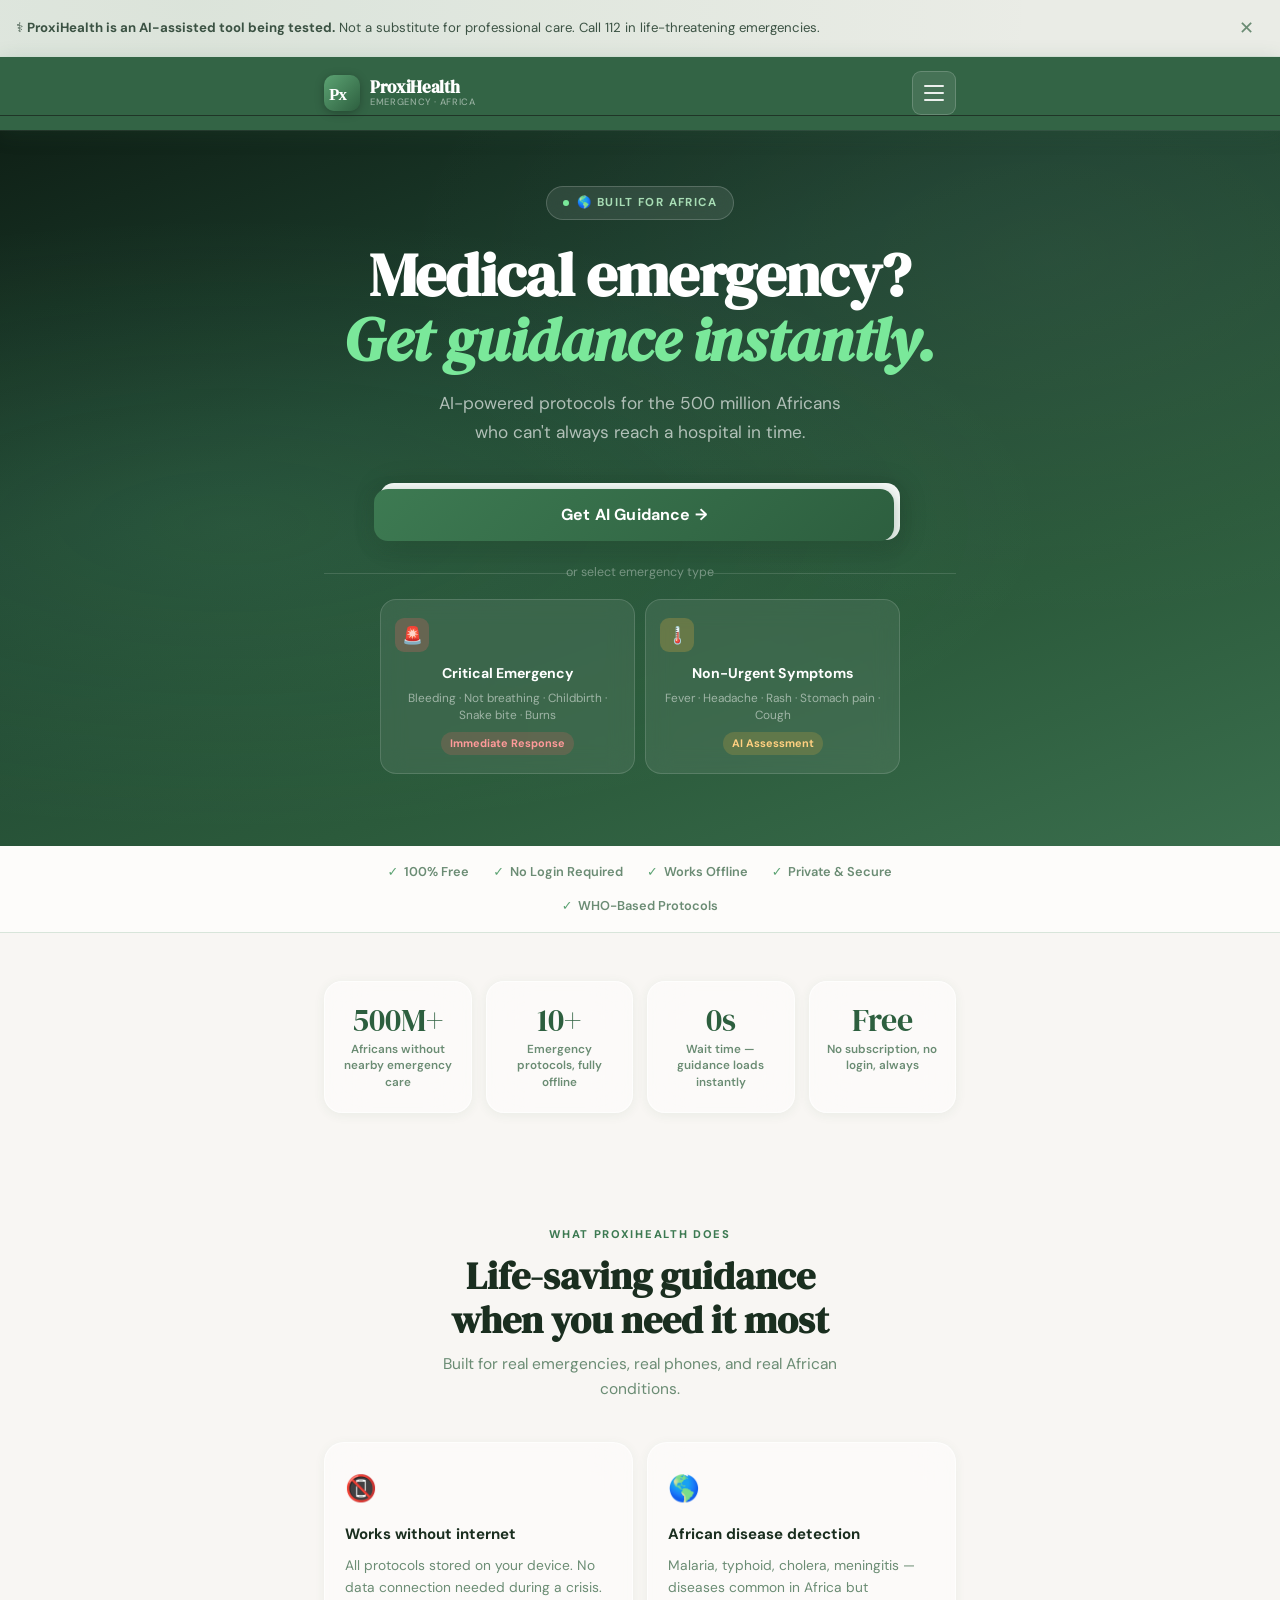
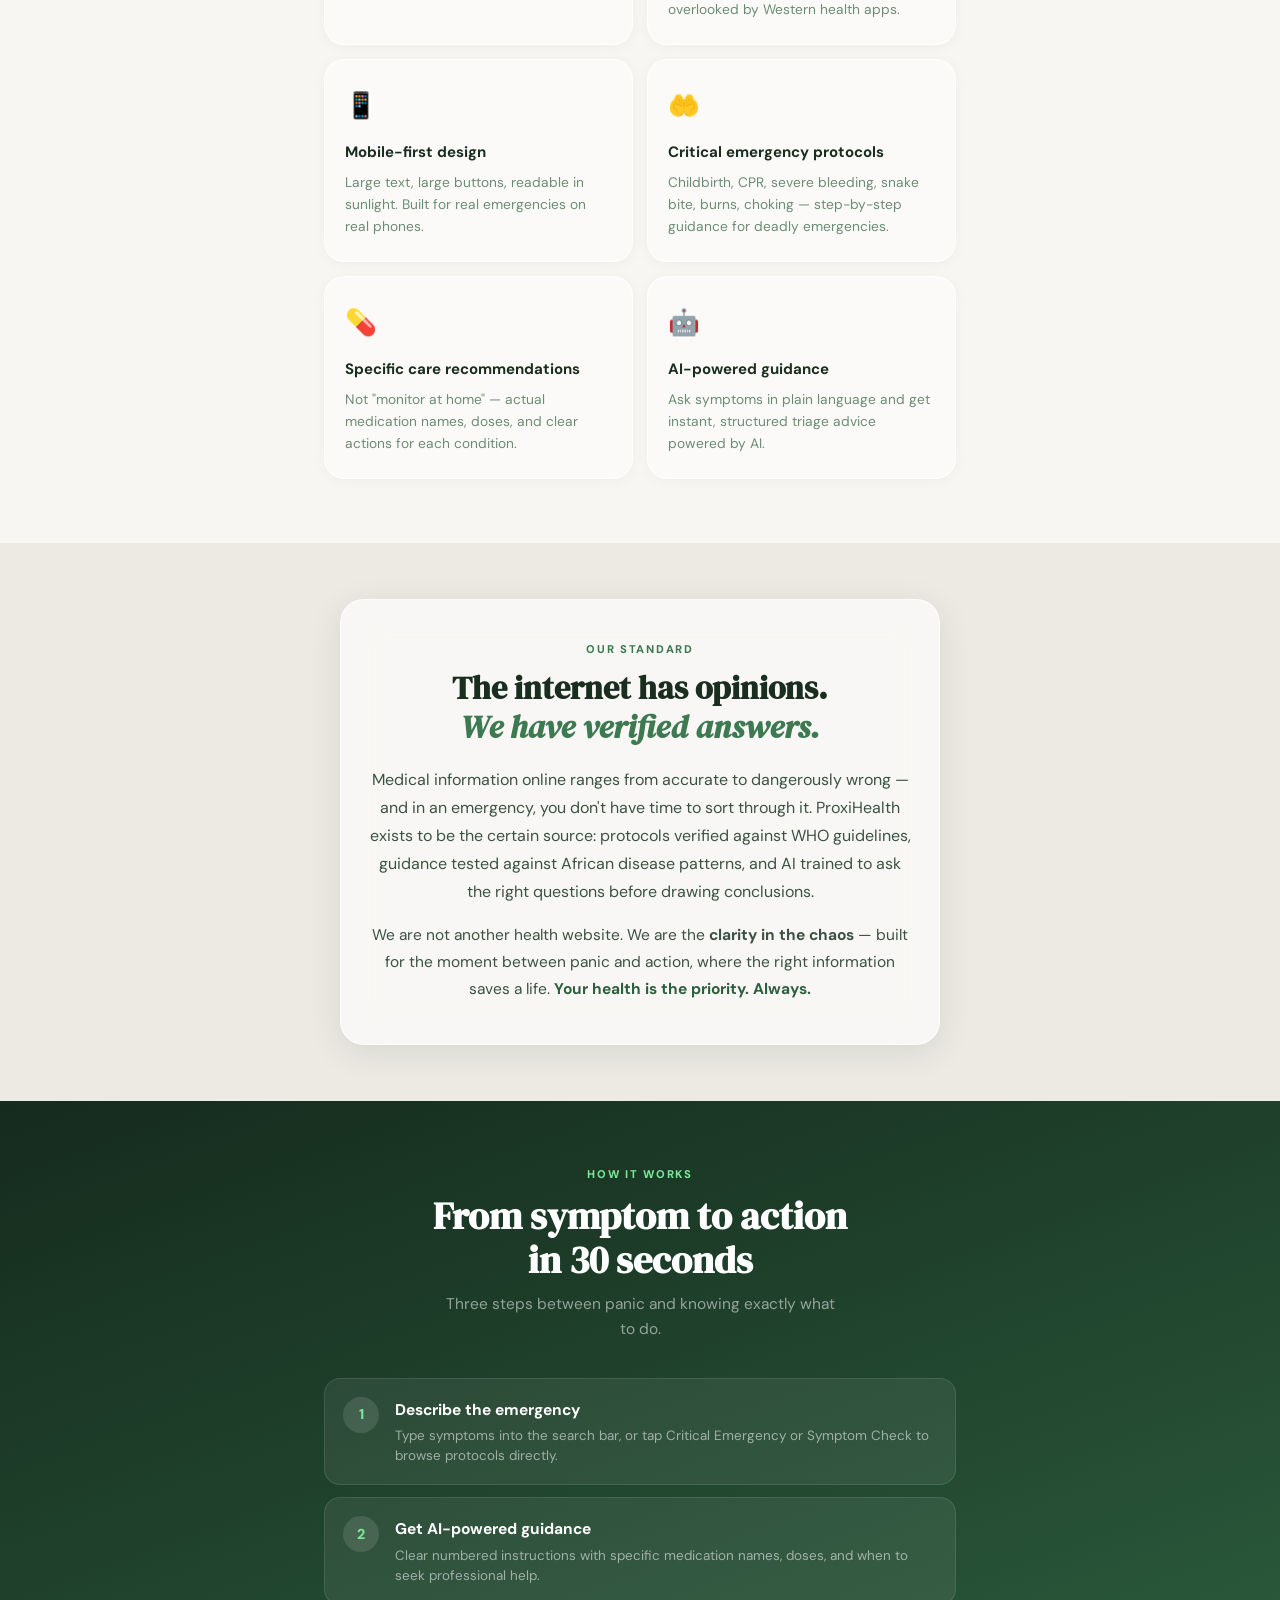
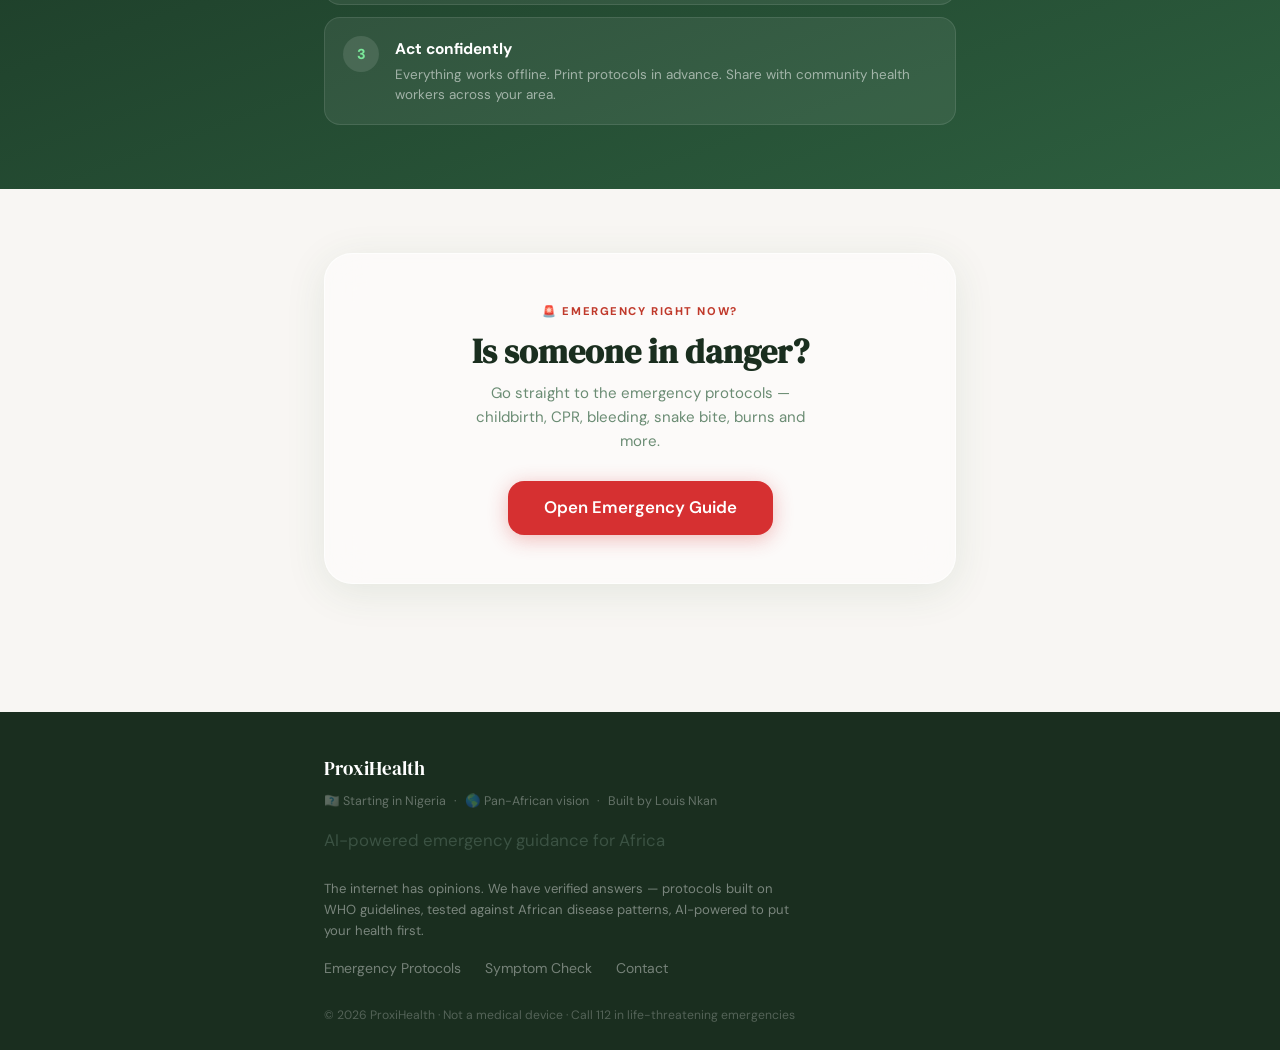
==== commit d7256eae: "Update index.html" ====
--- a/index.html
+++ b/index.html
@@ -5,182 +5,421 @@
   <meta name="viewport" content="width=device-width, initial-scale=1.0" />
   <title>ProxiHealth — Emergency Medical Guidance for Africa</title>
   <meta name="description" content="When the nearest hospital is hours away, ProxiHealth gives you verified step-by-step emergency guidance. Free, offline, no login. Built for Africa." />
+  <meta name="keywords" content="emergency medical Africa, first aid Nigeria, malaria symptoms, emergency protocols, offline health app, ProxiHealth, Louis Nkan" />
+  <meta name="author" content="Louis Nkan" />
   <meta name="robots" content="index, follow" />
   <link rel="canonical" href="https://louisnkan.github.io/ProxiHealth/" />
   <meta property="og:type" content="website" />
   <meta property="og:title" content="ProxiHealth — Emergency Medical Guidance for Africa" />
-  <meta property="og:description" content="When the nearest hospital is hours away, ProxiHealth gives you verified step-by-step emergency guidance. Free, offline, no login. Built for Africa." />
+  <meta property="og:description" content="AI-powered emergency protocols. Free, offline, no login. Built for Africa." />
   <meta property="og:url" content="https://louisnkan.github.io/ProxiHealth/" />
+  <meta property="og:image" content="https://louisnkan.github.io/ProxiHealth/og-image.png" />
   <meta name="twitter:card" content="summary_large_image" />
+  <meta name="twitter:creator" content="@louisnkan" />
   <meta name="theme-color" content="#2D5F3F" />
   <link rel="manifest" href="manifest.json" />
-  <!-- GOOGLE_TAG_START -->
-  <!-- Paste your Google Analytics or GTM snippet here -->
-  <!-- GOOGLE_TAG_END -->
+  <script type="application/ld+json">{"@context":"https://schema.org","@type":"MedicalOrganization","name":"ProxiHealth","description":"AI-powered emergency medical guidance for Africa.","url":"https://louisnkan.github.io/ProxiHealth/","founder":{"@type":"Person","name":"Louis Nkan"},"areaServed":"Africa","availableLanguage":"English"}</script>
   <link rel="stylesheet" href="css/styles.css" />
+
   <style>
-    html, body { overflow-x: hidden; max-width: 100%; }
-
-    /* BRAND MARK */
-    .brand-mark { width:36px; height:36px; flex-shrink:0; border-radius:10px; display:flex; align-items:center; justify-content:center; box-shadow:0 2px 10px rgba(0,0,0,0.30); overflow:hidden; }
-    .brand-mark svg { width:36px; height:36px; display:block; }
-    .brand-text { display:flex; flex-direction:column; line-height:1; }
-    .brand-name { font-family:'DM Sans',sans-serif; font-size:1.08rem; font-weight:800; color:#fff; letter-spacing:-0.02em; }
-    .brand-sub  { font-size:0.58rem; font-weight:500; color:rgba(255,255,255,0.48); letter-spacing:0.07em; text-transform:uppercase; margin-top:2px; }
-
-    /* HAMBURGER NAV */
-    .nav__inner { display:flex; align-items:center; justify-content:space-between; flex-wrap:nowrap; }
-    .nav__burger { background:rgba(255,255,255,0.09); border:1px solid rgba(255,255,255,0.16); border-radius:9px; cursor:pointer; padding:9px 10px; display:flex; flex-direction:column; gap:5px; -webkit-tap-highlight-color:transparent; flex-shrink:0; transition:background 0.2s; }
-    .nav__burger:hover { background:rgba(255,255,255,0.16); }
-    .nav__burger span { display:block; width:20px; height:2px; background:rgba(255,255,255,0.88); border-radius:2px; transition:transform 0.25s ease, opacity 0.2s ease; pointer-events:none; }
-    .nav__burger.is-open span:nth-child(1) { transform:translateY(7px) rotate(45deg); }
-    .nav__burger.is-open span:nth-child(2) { opacity:0; }
-    .nav__burger.is-open span:nth-child(3) { transform:translateY(-7px) rotate(-45deg); }
-    .nav__menu { max-height:0; overflow:hidden; background:rgba(18,44,28,0.98); backdrop-filter:blur(24px); -webkit-backdrop-filter:blur(24px); transition:max-height 0.38s cubic-bezier(0.4,0,0.2,1); border-top:1px solid rgba(255,255,255,0.06); }
-    .nav__menu.is-open { max-height:460px; }
-    .nav__menu-inner { padding:12px 0 24px; display:flex; flex-direction:column; gap:2px; }
-    .nav__mlink { color:rgba(255,255,255,0.80); text-decoration:none; font-size:1rem; font-weight:600; padding:13px 16px; border-radius:10px; transition:background 0.15s,color 0.15s; display:block; -webkit-tap-highlight-color:transparent; }
-    .nav__mlink:hover { background:rgba(255,255,255,0.09); color:#fff; text-decoration:none; }
-    .nav__mshare { background:rgba(122,232,154,0.12); border:1px solid rgba(122,232,154,0.26); color:#7AE89A; font-family:'DM Sans',sans-serif; font-size:1rem; font-weight:600; padding:13px 16px; border-radius:10px; cursor:pointer; text-align:left; width:100%; transition:background 0.15s; -webkit-tap-highlight-color:transparent; }
-    .nav__mshare:hover { background:rgba(122,232,154,0.20); }
-    .nav__mdiv { height:1px; background:rgba(255,255,255,0.07); margin:8px 16px; }
-    .nav__mcontact { color:rgba(255,255,255,0.42); text-decoration:none; font-size:0.82rem; padding:8px 16px; display:block; }
-    .nav__mcontact:hover { color:rgba(255,255,255,0.72); text-decoration:none; }
-    .nav__mtag { font-size:0.7rem; color:rgba(255,255,255,0.20); padding:4px 16px; margin:0; }
-
-    /* HERO */
-    .hero { background:linear-gradient(160deg,#152E1E 0%,#1E4230 35%,#2B5A3B 70%,#3A6E4D 100%); padding:60px 0 76px; text-align:center; position:relative; overflow:hidden; }
-    .hero::before { content:''; position:absolute; inset:0; background:radial-gradient(ellipse at 18% 55%,rgba(122,232,154,0.10) 0%,transparent 55%),radial-gradient(ellipse at 82% 18%,rgba(255,255,255,0.04) 0%,transparent 45%); pointer-events:none; }
-    .hero-inner { position:relative; z-index:1; }
-    .hero-badge { display:inline-flex; align-items:center; gap:7px; background:rgba(255,255,255,0.09); border:1px solid rgba(255,255,255,0.18); backdrop-filter:blur(12px); padding:6px 16px; border-radius:999px; font-size:0.73rem; font-weight:700; letter-spacing:0.12em; text-transform:uppercase; color:#A8DDB5; margin-bottom:22px; }
-    .hero-badge::before { content:''; width:6px; height:6px; background:#7AE89A; border-radius:50%; animation:blink 2s ease-in-out infinite; }
-    @keyframes blink { 0%,100%{opacity:1;transform:scale(1)} 50%{opacity:0.3;transform:scale(0.7)} }
-    .hero-h1 { font-family:'DM Serif Display',Georgia,serif; font-size:clamp(2.1rem,7vw,3.8rem); color:#fff; line-height:1.08; margin-bottom:16px; letter-spacing:-0.01em; }
-    .hero-h1 em { font-style:italic; color:#7AE89A; }
-    .hero-sub { font-size:clamp(0.93rem,2.3vw,1.08rem); color:rgba(255,255,255,0.66); max-width:430px; margin:0 auto 32px; line-height:1.65; }
-
-    /* SEARCH BAR — stacks on mobile, inline on desktop */
-    .swrap { max-width:520px; margin:0 auto 14px; padding:0 4px; box-sizing:border-box; }
+    /* ───────────────────────────────────────────
+       PAGE-SPECIFIC STYLES — index.html only
+       All global tokens come from css/styles.css
+    ─────────────────────────────────────────── */
+
+    /* Logo / brand inside nav */
+    .brand-mark {
+      width: 36px; height: 36px; flex-shrink: 0;
+      background: linear-gradient(135deg, #5CA373 0%, #2D5F3F 100%);
+      border-radius: 10px;
+      display: flex; align-items: center; justify-content: center;
+      box-shadow: 0 2px 10px rgba(0,0,0,0.28);
+    }
+    .brand-text { display: flex; flex-direction: column; line-height: 1; }
+    .brand-name { font-family: 'DM Serif Display', Georgia, serif; font-size: 1.08rem; font-weight: 800; color: #fff; letter-spacing: -0.02em; }
+    .brand-sub  { font-size: 0.58rem; font-weight: 500; color: rgba(255,255,255,0.48); letter-spacing: 0.07em; text-transform: uppercase; margin-top: 2px; }
+
+    /* ── Hamburger button ── */
+    .nav__burger {
+      background: rgba(255,255,255,0.09);
+      border: 1px solid rgba(255,255,255,0.18);
+      border-radius: 9px; cursor: pointer;
+      padding: 9px 10px;
+      display: flex; flex-direction: column; gap: 5px;
+      -webkit-tap-highlight-color: transparent;
+      flex-shrink: 0;
+      transition: background 0.2s;
+      /* Explicit touch target */
+      min-width: 44px; min-height: 44px;
+      align-items: center; justify-content: center;
+    }
+    .nav__burger:hover,
+    .nav__burger:focus { background: rgba(255,255,255,0.18); outline: none; }
+    .nav__burger span {
+      display: block; width: 20px; height: 2px;
+      background: rgba(255,255,255,0.90);
+      border-radius: 2px;
+      transition: transform 0.28s ease, opacity 0.2s ease;
+      pointer-events: none;
+    }
+    .nav__burger.is-open span:nth-child(1) { transform: translateY(7px) rotate(45deg); }
+    .nav__burger.is-open span:nth-child(2) { opacity: 0; }
+    .nav__burger.is-open span:nth-child(3) { transform: translateY(-7px) rotate(-45deg); }
+
+    /* ── Slide-down menu ── */
+    .nav__menu {
+      max-height: 0; overflow: hidden;
+      background: rgba(15,36,23,0.98);
+      backdrop-filter: blur(24px); -webkit-backdrop-filter: blur(24px);
+      transition: max-height 0.36s cubic-bezier(0.4,0,0.2,1);
+      border-top: 1px solid rgba(255,255,255,0.07);
+    }
+    .nav__menu.is-open { max-height: 520px; }
+    .nav__menu-inner {
+      padding: 10px 0 28px;
+      display: flex; flex-direction: column; gap: 2px;
+    }
+    .nav__mlink {
+      color: rgba(255,255,255,0.80);
+      text-decoration: none;
+      font-size: 1rem; font-weight: 600;
+      padding: 14px 20px;
+      border-radius: 10px;
+      display: block;
+      transition: background 0.15s, color 0.15s;
+      -webkit-tap-highlight-color: transparent;
+      /* Tall touch targets */
+      min-height: 48px; display: flex; align-items: center;
+    }
+    .nav__mlink:hover { background: rgba(255,255,255,0.09); color: #fff; text-decoration: none; }
+    .nav__mshare {
+      background: rgba(122,232,154,0.10);
+      border: 1px solid rgba(122,232,154,0.25);
+      color: #7AE89A; font-family: 'DM Sans', sans-serif;
+      font-size: 1rem; font-weight: 600;
+      padding: 14px 20px; border-radius: 10px;
+      cursor: pointer; text-align: left; width: 100%;
+      min-height: 48px;
+      transition: background 0.15s;
+      -webkit-tap-highlight-color: transparent;
+    }
+    .nav__mshare:hover { background: rgba(122,232,154,0.20); }
+    .nav__mdiv { height: 1px; background: rgba(255,255,255,0.07); margin: 8px 20px; }
+    .nav__mcontact {
+      color: rgba(255,255,255,0.44); text-decoration: none;
+      font-size: 0.86rem;
+      padding: 10px 20px; display: flex; align-items: center;
+      min-height: 44px;
+      transition: color 0.15s;
+    }
+    .nav__mcontact:hover { color: rgba(255,255,255,0.78); text-decoration: none; }
+    .nav__mtag { font-size: 0.7rem; color: rgba(255,255,255,0.22); padding: 4px 20px; }
+
+    /* ── Hero section ── */
+    .hero {
+      background: linear-gradient(160deg, #0F2016 0%, #1E4230 35%, #2B5A3B 70%, #3A6E4D 100%);
+      padding: 56px 0 72px;
+      text-align: center;
+      position: relative; overflow: hidden;
+    }
+    .hero::before {
+      content: '';
+      position: absolute; inset: 0;
+      background:
+        radial-gradient(ellipse at 18% 55%, rgba(122,232,154,0.10) 0%, transparent 55%),
+        radial-gradient(ellipse at 82% 18%, rgba(255,255,255,0.04) 0%, transparent 45%);
+      pointer-events: none;
+    }
+    .hero-inner { position: relative; z-index: 1; }
+
+    .hero-badge {
+      display: inline-flex; align-items: center; gap: 8px;
+      background: rgba(255,255,255,0.09); border: 1px solid rgba(255,255,255,0.18);
+      backdrop-filter: blur(12px);
+      padding: 6px 16px; border-radius: 999px;
+      font-size: 0.72rem; font-weight: 700;
+      letter-spacing: 0.12em; text-transform: uppercase;
+      color: #A8DDB5; margin-bottom: 22px;
+    }
+    .hero-badge::before {
+      content: '';
+      width: 6px; height: 6px;
+      background: #7AE89A; border-radius: 50%;
+      animation: hblink 2s ease-in-out infinite;
+    }
+    @keyframes hblink {
+      0%, 100% { opacity: 1; transform: scale(1); }
+      50%       { opacity: 0.3; transform: scale(0.65); }
+    }
+
+    .hero-h1 {
+      font-family: 'DM Serif Display', Georgia, serif;
+      font-size: clamp(2.1rem, 7vw, 3.8rem);
+      color: #fff; line-height: 1.08;
+      margin-bottom: 16px; letter-spacing: -0.01em;
+    }
+    .hero-h1 em { font-style: italic; color: #7AE89A; }
+    .hero-sub {
+      font-size: clamp(0.93rem, 2.3vw, 1.08rem);
+      color: rgba(255,255,255,0.64);
+      max-width: 430px; margin: 0 auto 36px; line-height: 1.68;
+    }
+
+    /* ── Search area ── */
+    .swrap { max-width: 520px; margin: 0 auto; }
+
+    /* Stack vertically on mobile, inline on wider screens */
+    .srow {
+      display: flex;
+      flex-direction: column;
+      gap: 10px;
+      margin-bottom: 10px;
+    }
+    @media (min-width: 500px) {
+      .srow { flex-direction: row; gap: 0; position: relative; }
+      .sinput { padding-right: 172px; border-radius: 14px; }
+      .sbtn {
+        position: absolute; right: 6px; top: 6px; bottom: 6px;
+        width: auto; border-radius: 10px;
+        padding: 0 18px; font-size: 0.88rem;
+      }
+    }
+
     .sinput {
-      width:100%; background:rgba(255,255,255,0.97); border:none; border-radius:14px;
-      padding:15px 16px; font-family:'DM Sans',sans-serif; font-size:0.97rem; color:#1A2E1F;
-      box-shadow:0 4px 28px rgba(0,0,0,0.20); outline:none; transition:box-shadow 0.2s;
-      box-sizing:border-box; display:block; -webkit-appearance:none;
-    }
-    .sinput::placeholder { color:#9BB5A0; }
-    .sinput:focus { box-shadow:0 4px 36px rgba(0,0,0,0.28); }
+      width: 100%;
+      background: rgba(255,255,255,0.97);
+      border: 2px solid transparent;
+      border-radius: 14px;
+      padding: 16px 20px;
+      font-family: 'DM Sans', sans-serif;
+      font-size: 1rem; color: #1A2E1F;
+      box-shadow: 0 4px 28px rgba(0,0,0,0.20);
+      outline: none;
+      transition: box-shadow 0.2s, border-color 0.2s;
+      -webkit-appearance: none;
+      appearance: none;
+    }
+    .sinput::placeholder { color: #9BB5A0; }
+    .sinput:focus {
+      box-shadow: 0 4px 36px rgba(0,0,0,0.28);
+      border-color: rgba(122,232,154,0.5);
+    }
+
     .sbtn {
-      display:block; width:100%; margin-top:8px;
-      background:#2D5F3F; color:#fff; border:none; border-radius:14px;
-      padding:15px 20px; font-family:'DM Sans',sans-serif; font-size:1rem; font-weight:700;
-      cursor:pointer; transition:background 0.2s; -webkit-tap-highlight-color:transparent;
-      box-sizing:border-box;
-    }
-    .sbtn:hover { background:#3D7A52; }
-    .sbtn:disabled { opacity:0.65; cursor:not-allowed; }
-    @media(min-width:520px) {
-      .swrap { position:relative; padding:0; }
-      .sinput { padding:16px 175px 16px 18px; }
-      .sbtn { position:absolute; right:6px; top:6px; bottom:6px; width:auto; margin-top:0; border-radius:10px; padding:0 18px; font-size:0.9rem; }
-    }
-
-    /* SEARCH RESULT BOX */
-    .sresult { max-width:520px; margin:0 auto 4px; background:rgba(255,255,255,0.10); backdrop-filter:blur(16px); border:1px solid rgba(255,255,255,0.18); border-radius:14px; padding:16px 18px; text-align:left; color:#fff; font-size:0.9rem; line-height:1.6; display:none; animation:fadeUp 0.3s ease; }
-    .sresult.visible { display:block; }
-    .sresult-lbl { font-size:0.68rem; font-weight:700; letter-spacing:0.1em; text-transform:uppercase; color:#7AE89A; margin-bottom:10px; }
-    @keyframes fadeUp { from{opacity:0;transform:translateY(8px)} to{opacity:1;transform:translateY(0)} }
-    .ai-step { display:flex; gap:10px; margin:5px 0; align-items:flex-start; line-height:1.5; }
-    .ai-step-num { background:rgba(122,232,154,0.2); color:#7AE89A; font-weight:800; font-size:0.78rem; min-width:22px; height:22px; border-radius:50%; display:flex; align-items:center; justify-content:center; flex-shrink:0; margin-top:2px; }
-    .ai-bullet { margin:3px 0; padding-left:4px; color:rgba(255,255,255,0.85); }
-    .sresult strong { color:#fff; }
-    .sresult a { color:#7AE89A; }
-    .ai-proto-link { display:inline-block; margin-top:12px; background:rgba(122,232,154,0.15); border:1px solid rgba(122,232,154,0.3); color:#7AE89A; padding:8px 14px; border-radius:8px; font-weight:700; font-size:0.84rem; text-decoration:none; }
-    .ai-disclaimer { margin-top:10px; padding-top:10px; border-top:1px solid rgba(255,255,255,0.10); font-size:0.68rem; color:rgba(255,255,255,0.30); }
-
-    .sor { font-size:0.78rem; color:rgba(255,255,255,0.38); margin:18px 0 16px; position:relative; }
-    .sor::before,.sor::after { content:''; position:absolute; top:50%; width:calc(50% - 70px); height:1px; background:rgba(255,255,255,0.13); }
-    .sor::before { left:0; } .sor::after { right:0; }
-
-    /* EMERGENCY TYPE CARDS */
-    .tgrid { display:grid; grid-template-columns:1fr 1fr; gap:10px; max-width:520px; margin:0 auto; padding:0 4px; box-sizing:border-box; }
-    .tcard { background:rgba(255,255,255,0.09); backdrop-filter:blur(12px); border:1px solid rgba(255,255,255,0.14); border-radius:14px; padding:16px 14px; cursor:pointer; text-decoration:none; display:block; transition:background 0.2s,border-color 0.2s,transform 0.15s; -webkit-tap-highlight-color:transparent; }
-    .tcard:hover { background:rgba(255,255,255,0.15); border-color:rgba(255,255,255,0.26); transform:translateY(-2px); text-decoration:none; }
-    .ticon { width:34px; height:34px; border-radius:9px; display:flex; align-items:center; justify-content:center; font-size:1.05rem; margin-bottom:10px; }
-    .ticon-r { background:rgba(255,100,100,0.22); } .ticon-a { background:rgba(255,180,60,0.22); }
-    .ttitle { font-size:0.88rem; font-weight:700; color:#fff; margin-bottom:4px; }
-    .tdesc  { font-size:0.73rem; color:rgba(255,255,255,0.52); line-height:1.4; margin:0; }
-    .ttag   { display:inline-block; margin-top:9px; font-size:0.68rem; font-weight:700; padding:2px 9px; border-radius:999px; }
-    .ttag-r { background:rgba(255,100,100,0.18); color:#FF9A9A; }
-    .ttag-a { background:rgba(255,180,60,0.18); color:#FFD080; }
-
-    /* TRUST STRIP */
-    .tstrip { background:var(--warm-white); border-bottom:1px solid var(--border); padding:16px 0; }
-    .tstrip-inner { display:flex; flex-wrap:wrap; justify-content:center; gap:12px 24px; }
-    .titem { display:flex; align-items:center; gap:6px; font-size:0.8rem; font-weight:600; color:var(--text-light); }
-    .titem::before { content:'checkmark'; content:'✓'; color:var(--green-mid); font-weight:800; }
-
-    /* STATS */
-    .ssec { padding:48px 0; }
-    .sgrid { display:grid; grid-template-columns:1fr 1fr; gap:14px; }
-    @media(min-width:560px){.sgrid{grid-template-columns:repeat(4,1fr);}}
-    .scard { background:rgba(253,252,250,0.82); backdrop-filter:blur(16px); border:1px solid rgba(255,255,255,0.65); border-radius:18px; padding:22px 14px; text-align:center; box-shadow:0 2px 12px rgba(45,95,63,0.07); }
-    .snum { font-family:'DM Serif Display',serif; font-size:2rem; color:var(--green-deep); display:block; line-height:1; }
-    .sctx { font-size:0.73rem; font-weight:600; color:var(--text-light); margin-top:5px; display:block; line-height:1.4; }
-
-    /* FEATURES */
-    .fsec { padding:64px 0; }
-    .eyebrow { font-size:0.7rem; font-weight:800; letter-spacing:0.15em; text-transform:uppercase; color:var(--green-mid); margin-bottom:10px; }
-    .stitle  { font-family:'DM Serif Display',serif; font-size:clamp(1.6rem,4.5vw,2.4rem); margin-bottom:10px; line-height:1.15; }
-    .ssub    { font-size:0.97rem; color:var(--text-light); max-width:400px; margin:0 auto; }
-    .fgrid { display:grid; grid-template-columns:1fr; gap:14px; margin-top:40px; }
-    @media(min-width:540px){.fgrid{grid-template-columns:1fr 1fr;}}
-    .fc { background:rgba(253,252,250,0.82); backdrop-filter:blur(16px); border:1px solid rgba(255,255,255,0.65); border-radius:20px; padding:24px 20px; box-shadow:0 2px 12px rgba(45,95,63,0.06); transition:transform 0.2s,box-shadow 0.2s; }
-    .fc:hover { transform:translateY(-2px); box-shadow:0 8px 28px rgba(45,95,63,0.11); }
-    .fc-icon  { font-size:1.6rem; margin-bottom:12px; display:block; }
-    .fc-title { font-size:0.94rem; font-weight:700; color:var(--text-dark); margin-bottom:6px; }
-    .fc-body  { font-size:0.86rem; color:var(--text-light); line-height:1.55; margin:0; }
-
-    /* BRAND TRUTH */
-    .btsec { padding:56px 0; background:var(--cream-dark); }
-    .btcard { max-width:600px; margin:0 auto; text-align:center; background:rgba(253,252,250,0.82); backdrop-filter:blur(16px); border:1px solid rgba(255,255,255,0.65); border-radius:24px; padding:40px 24px; box-shadow:0 4px 24px rgba(45,95,63,0.09); }
-
-    /* HOW IT WORKS */
-    .hiwsec { background:linear-gradient(160deg,#152B1D 0%,#2D5F3F 100%); padding:64px 0; }
-    .hiwsteps { display:flex; flex-direction:column; gap:12px; margin-top:36px; }
-    .hiwstep { display:flex; gap:16px; align-items:flex-start; background:rgba(255,255,255,0.07); backdrop-filter:blur(10px); border:1px solid rgba(255,255,255,0.10); border-radius:16px; padding:18px; }
-    .hiwnum { width:36px; height:36px; flex-shrink:0; background:rgba(255,255,255,0.11); border-radius:50%; display:flex; align-items:center; justify-content:center; font-weight:800; font-size:0.9rem; color:#7AE89A; }
-    .hiwtitle { font-size:0.97rem; font-weight:700; color:#fff; margin-bottom:3px; }
-    .hiwbody  { font-size:0.84rem; color:rgba(255,255,255,0.55); margin:0; line-height:1.5; }
-
-    /* CTA */
-    .ctasec { padding:64px 0; }
-    .ctacard { background:rgba(253,252,250,0.84); backdrop-filter:blur(20px); border:1px solid rgba(255,255,255,0.65); border-radius:28px; padding:48px 24px; text-align:center; box-shadow:0 8px 40px rgba(45,95,63,0.10); }
-    .cta-ey { font-size:0.7rem; font-weight:800; letter-spacing:0.14em; text-transform:uppercase; color:var(--alert-red); margin-bottom:10px; }
-    .cta-t  { font-family:'DM Serif Display',serif; font-size:clamp(1.5rem,4vw,2.1rem); margin-bottom:10px; }
-    .cta-s  { color:var(--text-light); font-size:0.94rem; max-width:360px; margin:0 auto 28px; }
-
-    .footer__geo { display:flex; align-items:center; gap:8px; font-size:0.78rem; color:rgba(255,255,255,0.32); margin-bottom:14px; flex-wrap:wrap; }
+      width: 100%;
+      background: linear-gradient(135deg, #3D7A52 0%, #2D5F3F 100%);
+      color: #fff; border: none; border-radius: 14px;
+      padding: 16px 22px;
+      font-family: 'DM Sans', sans-serif;
+      font-size: 1rem; font-weight: 700;
+      cursor: pointer; white-space: nowrap;
+      letter-spacing: 0.01em;
+      box-shadow: 0 4px 16px rgba(45,95,63,0.40);
+      transition: background 0.2s, box-shadow 0.2s, transform 0.1s;
+      -webkit-tap-highlight-color: transparent;
+      /* Explicit touch target */
+      min-height: 52px;
+      display: flex; align-items: center; justify-content: center;
+    }
+    .sbtn:hover:not(:disabled) {
+      background: linear-gradient(135deg, #4A8D61 0%, #3D7A52 100%);
+      box-shadow: 0 6px 24px rgba(45,95,63,0.50);
+    }
+    .sbtn:active:not(:disabled) { transform: scale(0.97); }
+    .sbtn:disabled { opacity: 0.7; cursor: not-allowed; }
+
+    /* ── Result box ── */
+    .sresult {
+      display: none;
+      background: rgba(255,255,255,0.10);
+      backdrop-filter: blur(16px); -webkit-backdrop-filter: blur(16px);
+      border: 1px solid rgba(255,255,255,0.18);
+      border-radius: 16px; padding: 18px 20px;
+      text-align: left; color: #fff;
+      font-size: 0.91rem; line-height: 1.6;
+      animation: sfadeup 0.3s ease;
+      margin-top: 10px;
+    }
+    .sresult.visible { display: block; }
+    @keyframes sfadeup {
+      from { opacity: 0; transform: translateY(8px); }
+      to   { opacity: 1; transform: translateY(0); }
+    }
+    .sresult-lbl {
+      font-size: 0.69rem; font-weight: 700;
+      letter-spacing: 0.11em; text-transform: uppercase;
+      color: #7AE89A; margin-bottom: 10px;
+    }
+    /* AI response formatting */
+    .sresult strong { color: #fff; }
+    .ai-step {
+      display: flex; gap: 10px; align-items: flex-start;
+      margin: 6px 0;
+    }
+    .ai-step-num {
+      flex-shrink: 0; width: 22px; height: 22px;
+      background: rgba(122,232,154,0.18); border-radius: 50%;
+      display: flex; align-items: center; justify-content: center;
+      font-size: 0.72rem; font-weight: 700; color: #7AE89A;
+      margin-top: 1px;
+    }
+    .ai-bullet { padding-left: 14px; margin: 3px 0; font-size: 0.88rem; color: rgba(255,255,255,0.82); }
+    .ai-proto-link {
+      display: inline-block; margin-top: 12px;
+      color: #7AE89A; font-weight: 700; font-size: 0.88rem;
+      text-decoration: underline; text-underline-offset: 3px;
+    }
+    .ai-disclaimer {
+      margin-top: 14px; font-size: 0.72rem;
+      color: rgba(255,255,255,0.32);
+      border-top: 1px solid rgba(255,255,255,0.10);
+      padding-top: 10px;
+    }
+
+    /* ── Or divider ── */
+    .sor {
+      font-size: 0.78rem; color: rgba(255,255,255,0.36);
+      margin: 22px 0 16px; position: relative; text-align: center;
+    }
+    .sor::before, .sor::after {
+      content: '';
+      position: absolute; top: 50%;
+      width: calc(50% - 68px); height: 1px;
+      background: rgba(255,255,255,0.13);
+    }
+    .sor::before { left: 0; }
+    .sor::after  { right: 0; }
+
+    /* ── Type cards ── */
+    .tgrid {
+      display: grid; grid-template-columns: 1fr 1fr;
+      gap: 10px; max-width: 520px; margin: 0 auto;
+    }
+    .tcard {
+      background: rgba(255,255,255,0.08);
+      backdrop-filter: blur(12px); -webkit-backdrop-filter: blur(12px);
+      border: 1px solid rgba(255,255,255,0.14);
+      border-radius: 16px; padding: 18px 14px;
+      cursor: pointer; text-decoration: none; display: block;
+      transition: background 0.2s, border-color 0.2s, transform 0.15s;
+      -webkit-tap-highlight-color: transparent;
+    }
+    .tcard:hover { background: rgba(255,255,255,0.15); border-color: rgba(255,255,255,0.26); transform: translateY(-2px); text-decoration: none; }
+    .ticon { width: 34px; height: 34px; border-radius: 9px; display: flex; align-items: center; justify-content: center; font-size: 1.05rem; margin-bottom: 10px; }
+    .ticon-r { background: rgba(255,100,100,0.22); }
+    .ticon-a { background: rgba(255,180,60,0.22); }
+    .ttitle { font-size: 0.88rem; font-weight: 700; color: #fff; margin-bottom: 4px; }
+    .tdesc  { font-size: 0.74rem; color: rgba(255,255,255,0.50); line-height: 1.4; margin: 0; }
+    .ttag   { display: inline-block; margin-top: 9px; font-size: 0.68rem; font-weight: 700; padding: 2px 9px; border-radius: 999px; }
+    .ttag-r { background: rgba(255,100,100,0.18); color: #FF9A9A; }
+    .ttag-a { background: rgba(255,180,60,0.18); color: #FFD080; }
+
+    /* ── Trust strip (uses .warm-white from global) ── */
+    .tstrip { background: var(--warm-white); border-bottom: 1px solid var(--border); padding: 15px 0; }
+    .tstrip-inner { display: flex; flex-wrap: wrap; justify-content: center; gap: 12px 24px; }
+    .titem { display: flex; align-items: center; gap: 6px; font-size: 0.8rem; font-weight: 600; color: var(--text-light); }
+    .titem::before { content: '✓'; color: var(--green-light); font-weight: 800; }
+
+    /* ── Stats ── */
+    .ssec { padding: 48px 0; }
+    .sgrid { display: grid; grid-template-columns: 1fr 1fr; gap: 14px; }
+    @media (min-width: 560px) { .sgrid { grid-template-columns: repeat(4,1fr); } }
+    .scard {
+      background: var(--glass-bg);
+      backdrop-filter: var(--glass-blur); -webkit-backdrop-filter: var(--glass-blur);
+      border: 1px solid var(--glass-border);
+      border-radius: 18px; padding: 22px 14px; text-align: center;
+      box-shadow: 0 2px 12px rgba(45,95,63,0.07);
+    }
+    .snum { font-family: 'DM Serif Display', serif; font-size: 2rem; color: var(--green-deep); display: block; line-height: 1; }
+    .sctx { font-size: 0.73rem; font-weight: 600; color: var(--text-light); margin-top: 5px; display: block; line-height: 1.4; }
+
+    /* ── Features ── */
+    .fsec { padding: 64px 0; }
+    .eyebrow { font-size: 0.7rem; font-weight: 800; letter-spacing: 0.15em; text-transform: uppercase; color: var(--green-mid); margin-bottom: 10px; }
+    .stitle { font-family: 'DM Serif Display', serif; font-size: clamp(1.6rem, 4.5vw, 2.4rem); margin-bottom: 10px; line-height: 1.15; color: var(--text-dark); }
+    .ssub { font-size: 0.97rem; color: var(--text-light); max-width: 400px; margin: 0 auto; line-height: 1.6; }
+    .fgrid { display: grid; grid-template-columns: 1fr; gap: 14px; margin-top: 40px; }
+    @media (min-width: 540px) { .fgrid { grid-template-columns: 1fr 1fr; } }
+    .fc {
+      background: var(--glass-bg);
+      backdrop-filter: var(--glass-blur); -webkit-backdrop-filter: var(--glass-blur);
+      border: 1px solid var(--glass-border);
+      border-radius: 20px; padding: 24px 20px;
+      box-shadow: 0 2px 12px rgba(45,95,63,0.06);
+      transition: transform 0.2s, box-shadow 0.2s;
+    }
+    .fc:hover { transform: translateY(-2px); box-shadow: 0 8px 28px rgba(45,95,63,0.11); }
+    .fc-icon  { font-size: 1.6rem; margin-bottom: 12px; display: block; }
+    .fc-title { font-size: 0.94rem; font-weight: 700; color: var(--text-dark); margin-bottom: 6px; }
+    .fc-body  { font-size: 0.86rem; color: var(--text-light); line-height: 1.6; margin: 0; }
+
+    /* ── Brand truth ── */
+    .btsec { padding: 56px 0; background: var(--cream-dark); }
+    .btcard {
+      max-width: 600px; margin: 0 auto; text-align: center;
+      background: var(--glass-bg);
+      backdrop-filter: var(--glass-blur); -webkit-backdrop-filter: var(--glass-blur);
+      border: 1px solid var(--glass-border);
+      border-radius: 24px; padding: 40px 28px;
+      box-shadow: var(--glass-shadow);
+    }
+
+    /* ── How it works ── */
+    .hiwsec { background: linear-gradient(160deg, #152B1D 0%, #2D5F3F 100%); padding: 64px 0; }
+    .hiwsteps { display: flex; flex-direction: column; gap: 12px; margin-top: 36px; }
+    .hiwstep {
+      display: flex; gap: 16px; align-items: flex-start;
+      background: rgba(255,255,255,0.07);
+      border: 1px solid rgba(255,255,255,0.10);
+      border-radius: 16px; padding: 18px;
+    }
+    .hiwnum {
+      width: 36px; height: 36px; flex-shrink: 0;
+      background: rgba(255,255,255,0.11); border-radius: 50%;
+      display: flex; align-items: center; justify-content: center;
+      font-weight: 800; font-size: 0.9rem; color: #7AE89A;
+    }
+    .hiwtitle { font-size: 0.97rem; font-weight: 700; color: #fff; margin-bottom: 3px; }
+    .hiwbody  { font-size: 0.84rem; color: rgba(255,255,255,0.54); margin: 0; line-height: 1.5; }
+
+    /* ── CTA ── */
+    .ctasec { padding: 64px 0; }
+    .ctacard {
+      background: var(--glass-bg);
+      backdrop-filter: var(--glass-blur); -webkit-backdrop-filter: var(--glass-blur);
+      border: 1px solid var(--glass-border);
+      border-radius: 28px; padding: 48px 24px; text-align: center;
+      box-shadow: 0 8px 40px rgba(45,95,63,0.10);
+    }
+    .cta-ey { font-size: 0.7rem; font-weight: 800; letter-spacing: 0.14em; text-transform: uppercase; color: var(--alert-red); margin-bottom: 10px; }
+    .cta-t  { font-family: 'DM Serif Display', serif; font-size: clamp(1.5rem, 4vw, 2.1rem); margin-bottom: 10px; color: var(--text-dark); }
+    .cta-s  { color: var(--text-light); font-size: 0.94rem; max-width: 360px; margin: 0 auto 28px; line-height: 1.6; }
+
+    /* ── Footer extra ── */
+    .footer__geo { display: flex; align-items: center; gap: 8px; font-size: 0.78rem; color: rgba(255,255,255,0.32); margin-bottom: 14px; flex-wrap: wrap; }
   </style>
 </head>
 <body>
 
+  <!-- ── Disclaimer Banner (dismissed state handled by js/app.js) ── -->
   <div id="disclaimer-banner">
     <span id="disclaimer-banner__text">
-      &#9877;&#65039; <strong>ProxiHealth is an AI-assisted tool.</strong>
-      Not a substitute for professional care. Call 112 in emergencies.
+      &#9877;&#65039; <strong>ProxiHealth is an AI-assisted tool being tested.</strong>
+      Not a substitute for professional care. Call 112 in life-threatening emergencies.
     </span>
     <button id="disclaimer-banner__close" aria-label="Dismiss">&#10005;</button>
   </div>
 
-  <!-- NAV -->
+  <!-- ── Navigation ── -->
   <nav class="nav" role="navigation" aria-label="Main navigation">
     <div class="container nav__inner">
-      <a href="index.html" style="display:flex;align-items:center;gap:10px;text-decoration:none;" aria-label="ProxiHealth home">
+
+      <!-- Logo -->
+      <a href="index.html" class="nav__brand" style="display:flex;align-items:center;gap:10px;text-decoration:none;" aria-label="ProxiHealth home">
         <div class="brand-mark">
-          <svg viewBox="0 0 36 36" fill="none" xmlns="http://www.w3.org/2000/svg">
-            <rect width="36" height="36" rx="10" fill="url(#lg1)"/>
-            <defs><linearGradient id="lg1" x1="0" y1="0" x2="36" y2="36" gradientUnits="userSpaceOnUse"><stop offset="0%" stop-color="#6DD48A"/><stop offset="100%" stop-color="#2D5F3F"/></linearGradient></defs>
-            <text x="7" y="24" font-family="Georgia,serif" font-size="17" font-weight="700" fill="white" letter-spacing="-1">Px</text>
+          <svg viewBox="0 0 36 36" fill="none" xmlns="http://www.w3.org/2000/svg" width="36" height="36">
+            <text x="5" y="25" font-family="Georgia,serif" font-size="17" font-weight="700" fill="white" letter-spacing="-1">Px</text>
           </svg>
         </div>
         <div class="brand-text">
@@ -188,43 +427,71 @@
           <span class="brand-sub">Emergency &middot; Africa</span>
         </div>
       </a>
-      <button class="nav__burger" id="nav-burger" aria-label="Open menu" aria-expanded="false">
-        <span></span><span></span><span></span>
+
+      <!-- Hamburger -->
+      <button
+        class="nav__burger"
+        id="nav-burger"
+        type="button"
+        aria-label="Open navigation menu"
+        aria-expanded="false"
+        aria-controls="nav-menu"
+      >
+        <span></span>
+        <span></span>
+        <span></span>
       </button>
     </div>
-    <div class="nav__menu" id="nav-menu">
+
+    <!-- Dropdown menu -->
+    <div class="nav__menu" id="nav-menu" role="menu" aria-hidden="true">
       <div class="container nav__menu-inner">
-        <a href="emergency.html" class="nav__mlink">&#128680; Emergency Protocols</a>
-        <a href="triage.html"    class="nav__mlink">&#127777; Symptom Check</a>
-        <a href="index.html"     class="nav__mlink">&#127968; Home</a>
-        <button class="nav__mshare" id="nav-share-btn">&#128279; Share ProxiHealth</button>
+        <a href="emergency.html" class="nav__mlink" role="menuitem">&#128680; Emergency Protocols</a>
+        <a href="triage.html"    class="nav__mlink" role="menuitem">&#127777;&#65039; Symptom Check</a>
+        <a href="index.html"     class="nav__mlink" role="menuitem">&#127968; Home</a>
+        <button class="nav__mshare" id="nav-share-btn" type="button" role="menuitem">&#128279; Share ProxiHealth</button>
         <div class="nav__mdiv"></div>
-        <a href="mailto:louisnkan21@gmail.com" class="nav__mcontact">&#9993; Contact</a>
-        <p class="nav__mtag">AI emergency guidance for Africa &middot; Free &middot; Offline</p>
+        <a href="mailto:louisnkan21@gmail.com" class="nav__mcontact" role="menuitem">&#9993; Contact &mdash; louisnkan21@gmail.com</a>
+        <p class="nav__mtag">Free AI emergency guidance for Africa &middot; Built by Louis Nkan</p>
       </div>
     </div>
   </nav>
 
-  <!-- HERO -->
+  <!-- ── Hero ── -->
   <section class="hero">
     <div class="container hero-inner">
       <div class="hero-badge">&#127758; Built for Africa</div>
       <h1 class="hero-h1">Medical emergency?<br><em>Get guidance instantly.</em></h1>
       <p class="hero-sub">AI-powered protocols for the 500 million Africans who can't always reach a hospital in time.</p>
 
-      <!-- SEARCH BAR -->
+      <!-- Search -->
       <div class="swrap">
-        <input type="text" class="sinput" id="hero-search"
-          placeholder="Describe symptoms: fever, snake bite, bleeding..."
-          aria-label="Describe your emergency" autocomplete="off" maxlength="300" />
-        <button class="sbtn" id="hero-search-btn">Get AI Guidance &#8594;</button>
-      </div>
-      <div class="sresult" id="search-result" role="alert" aria-live="polite">
-        <div class="sresult-lbl" id="search-result-label">&#9889; AI Response</div>
-        <div id="search-result-text"></div>
+        <div class="srow">
+          <input
+            type="text"
+            class="sinput"
+            id="hero-search"
+            placeholder="Describe emergency: fever, bleeding, snake bite, childbirth&#8230;"
+            aria-label="Describe your medical emergency"
+            autocomplete="off"
+            autocorrect="off"
+            spellcheck="false"
+            maxlength="300"
+          />
+          <button class="sbtn" id="hero-search-btn" type="button">
+            Get AI Guidance &#8594;
+          </button>
+        </div>
+
+        <!-- Result appears here -->
+        <div class="sresult" id="search-result" role="alert" aria-live="polite">
+          <div class="sresult-lbl" id="search-result-label">&#9889; AI Response</div>
+          <div id="search-result-text"></div>
+        </div>
       </div>
 
       <div class="sor">or select emergency type</div>
+
       <div class="tgrid">
         <a href="emergency.html" class="tcard">
           <div class="ticon ticon-r">&#128680;</div>
@@ -233,7 +500,7 @@
           <span class="ttag ttag-r">Immediate Response</span>
         </a>
         <a href="triage.html" class="tcard">
-          <div class="ticon ticon-a">&#127777;</div>
+          <div class="ticon ticon-a">&#127777;&#65039;</div>
           <div class="ttitle">Non-Urgent Symptoms</div>
           <p class="tdesc">Fever &middot; Headache &middot; Rash &middot; Stomach pain &middot; Cough</p>
           <span class="ttag ttag-a">AI Assessment</span>
@@ -242,7 +509,7 @@
     </div>
   </section>
 
-  <!-- TRUST STRIP -->
+  <!-- ── Trust strip ── -->
   <div class="tstrip">
     <div class="container tstrip-inner">
       <span class="titem">100% Free</span>
@@ -253,19 +520,19 @@
     </div>
   </div>
 
-  <!-- STATS -->
+  <!-- ── Stats ── -->
   <section class="ssec">
     <div class="container">
       <div class="sgrid">
         <div class="scard"><span class="snum">500M+</span><span class="sctx">Africans without nearby emergency care</span></div>
         <div class="scard"><span class="snum">10+</span><span class="sctx">Emergency protocols, fully offline</span></div>
-        <div class="scard"><span class="snum">0s</span><span class="sctx">Wait time &mdash; guidance loads instantly</span></div>
+        <div class="scard"><span class="snum">0s</span><span class="sctx">Wait time — guidance loads instantly</span></div>
         <div class="scard"><span class="snum">Free</span><span class="sctx">No subscription, no login, always</span></div>
       </div>
     </div>
   </section>
 
-  <!-- FEATURES -->
+  <!-- ── Features ── -->
   <section class="fsec">
     <div class="container">
       <div style="text-align:center">
@@ -275,28 +542,30 @@
       </div>
       <div class="fgrid">
         <div class="fc"><span class="fc-icon">&#128245;</span><div class="fc-title">Works without internet</div><p class="fc-body">All protocols stored on your device. No data connection needed during a crisis.</p></div>
-        <div class="fc"><span class="fc-icon">&#127758;</span><div class="fc-title">African disease detection</div><p class="fc-body">Malaria, typhoid, cholera, meningitis &mdash; diseases common in Africa but overlooked by Western apps.</p></div>
+        <div class="fc"><span class="fc-icon">&#127758;</span><div class="fc-title">African disease detection</div><p class="fc-body">Malaria, typhoid, cholera, meningitis &mdash; diseases common in Africa but overlooked by Western health apps.</p></div>
         <div class="fc"><span class="fc-icon">&#128241;</span><div class="fc-title">Mobile-first design</div><p class="fc-body">Large text, large buttons, readable in sunlight. Built for real emergencies on real phones.</p></div>
-        <div class="fc"><span class="fc-icon">&#129330;</span><div class="fc-title">Critical emergency protocols</div><p class="fc-body">Childbirth, CPR, severe bleeding, snake bite, burns, choking &mdash; step-by-step for deadly emergencies.</p></div>
-        <div class="fc"><span class="fc-icon">&#128138;</span><div class="fc-title">Specific care recommendations</div><p class="fc-body">Actual medication names, doses, and clear actions for each condition &mdash; not just "rest at home".</p></div>
-        <div class="fc"><span class="fc-icon">&#129302;</span><div class="fc-title">AI guidance &mdash; live now</div><p class="fc-body">Google Gemini AI answers your questions in plain language. Type any symptom above to try it.</p></div>
+        <div class="fc"><span class="fc-icon">&#129330;</span><div class="fc-title">Critical emergency protocols</div><p class="fc-body">Childbirth, CPR, severe bleeding, snake bite, burns, choking &mdash; step-by-step guidance for deadly emergencies.</p></div>
+        <div class="fc"><span class="fc-icon">&#128138;</span><div class="fc-title">Specific care recommendations</div><p class="fc-body">Not "monitor at home" &mdash; actual medication names, doses, and clear actions for each condition.</p></div>
+        <div class="fc"><span class="fc-icon">&#129302;</span><div class="fc-title">AI-powered guidance</div><p class="fc-body">Ask symptoms in plain language and get instant, structured triage advice powered by AI.</p></div>
       </div>
     </div>
   </section>
 
-  <!-- BRAND TRUTH -->
+  <!-- ── Brand truth ── -->
   <section class="btsec">
     <div class="container">
       <div class="btcard">
         <div class="eyebrow">Our Standard</div>
-        <h2 style="font-family:'DM Serif Display',serif;font-size:clamp(1.4rem,4vw,2rem);line-height:1.2;margin-bottom:20px;color:var(--text-dark);">The internet has opinions.<br><em style="font-style:italic;color:var(--green-mid);">We have verified answers.</em></h2>
-        <p style="font-size:1rem;color:var(--text-mid);line-height:1.75;margin-bottom:16px;">Medical information online ranges from accurate to dangerously wrong &mdash; and in an emergency, you don't have time to sort through it. ProxiHealth exists to be the certain source: protocols verified against WHO guidelines, guidance tested against African disease patterns.</p>
-        <p style="font-size:0.97rem;color:var(--text-mid);line-height:1.75;margin:0;">We are not another health website. We are the <strong style="color:var(--text-dark);">clarity in the chaos</strong> &mdash; built for the moment between panic and action. <strong style="color:var(--green-deep);">Your health is the priority. Always.</strong></p>
+        <h2 style="font-family:'DM Serif Display',serif;font-size:clamp(1.4rem,4vw,2rem);line-height:1.2;margin-bottom:20px;">
+          The internet has opinions.<br><em style="font-style:italic;color:var(--green-mid);">We have verified answers.</em>
+        </h2>
+        <p style="font-size:1rem;line-height:1.75;margin-bottom:16px;">Medical information online ranges from accurate to dangerously wrong &mdash; and in an emergency, you don't have time to sort through it. ProxiHealth exists to be the certain source: protocols verified against WHO guidelines, guidance tested against African disease patterns, and AI trained to ask the right questions before drawing conclusions.</p>
+        <p style="font-size:0.97rem;line-height:1.75;margin:0;">We are not another health website. We are the <strong>clarity in the chaos</strong> &mdash; built for the moment between panic and action, where the right information saves a life. <strong style="color:var(--green-deep);">Your health is the priority. Always.</strong></p>
       </div>
     </div>
   </section>
 
-  <!-- HOW IT WORKS -->
+  <!-- ── How it works ── -->
   <section class="hiwsec">
     <div class="container">
       <div style="text-align:center">
@@ -305,14 +574,32 @@
         <p class="ssub" style="color:rgba(255,255,255,0.52);">Three steps between panic and knowing exactly what to do.</p>
       </div>
       <div class="hiwsteps">
-        <div class="hiwstep"><div class="hiwnum">1</div><div><div class="hiwtitle">Describe the emergency</div><p class="hiwbody">Type symptoms into the search bar or tap Critical Emergency or Symptom Check.</p></div></div>
-        <div class="hiwstep"><div class="hiwnum">2</div><div><div class="hiwtitle">Get step-by-step guidance</div><p class="hiwbody">Clear numbered instructions with specific medication names, doses, and when to seek professional help.</p></div></div>
-        <div class="hiwstep"><div class="hiwnum">3</div><div><div class="hiwtitle">Act confidently</div><p class="hiwbody">Everything works offline. Print protocols in advance. Share with community health workers.</p></div></div>
+        <div class="hiwstep">
+          <div class="hiwnum">1</div>
+          <div>
+            <div class="hiwtitle">Describe the emergency</div>
+            <p class="hiwbody">Type symptoms into the search bar, or tap Critical Emergency or Symptom Check to browse protocols directly.</p>
+          </div>
+        </div>
+        <div class="hiwstep">
+          <div class="hiwnum">2</div>
+          <div>
+            <div class="hiwtitle">Get AI-powered guidance</div>
+            <p class="hiwbody">Clear numbered instructions with specific medication names, doses, and when to seek professional help.</p>
+          </div>
+        </div>
+        <div class="hiwstep">
+          <div class="hiwnum">3</div>
+          <div>
+            <div class="hiwtitle">Act confidently</div>
+            <p class="hiwbody">Everything works offline. Print protocols in advance. Share with community health workers across your area.</p>
+          </div>
+        </div>
       </div>
     </div>
   </section>
 
-  <!-- CTA -->
+  <!-- ── CTA ── -->
   <section class="ctasec">
     <div class="container">
       <div class="ctacard">
@@ -324,7 +611,7 @@
     </div>
   </section>
 
-  <!-- FOOTER -->
+  <!-- ── Footer ── -->
   <footer class="footer">
     <div class="container">
       <div class="footer__brand">ProxiHealth</div>
@@ -334,7 +621,7 @@
         <span>Built by Louis Nkan</span>
       </div>
       <p class="footer__tagline">AI-powered emergency guidance for Africa</p>
-      <p style="font-size:0.82rem;color:rgba(255,255,255,0.42);max-width:480px;line-height:1.6;margin-bottom:16px;">The internet has opinions. We have verified answers &mdash; protocols built on WHO guidelines, tested against African disease patterns.</p>
+      <p style="font-size:0.82rem;color:rgba(255,255,255,0.42);max-width:480px;line-height:1.6;margin-bottom:16px;">The internet has opinions. We have verified answers &mdash; protocols built on WHO guidelines, tested against African disease patterns, AI-powered to put your health first.</p>
       <div class="footer__links">
         <a href="emergency.html">Emergency Protocols</a>
         <a href="triage.html">Symptom Check</a>
@@ -344,109 +631,257 @@
     </div>
   </footer>
 
+  <!--
+    LOAD ORDER IS CRITICAL:
+    1. security.js  — sets up ProxiSecurity (no DOM needed)
+    2. app.js       — sets up ProxiApp, runs DOMContentLoaded init (disclaimer, nav highlight, offline)
+    3. ai.js        — sets up window.ProxiAI with fetch logic
+    4. inline script — wires the search bar AFTER all above are ready
+  -->
   <script src="js/security.js"></script>
   <script src="js/app.js"></script>
   <script src="js/ai.js"></script>
+
   <script>
-  // ── Hamburger menu ─────────────────────────────────────────
+  /* ════════════════════════════════════════════
+     ProxiHealth Homepage — Interactive Logic
+     Runs after security.js, app.js, ai.js are loaded.
+     app.js already handles: disclaimer banner close, offline indicator.
+     We handle: hamburger menu, share button, AI search bar.
+  ════════════════════════════════════════════ */
   (function () {
+    'use strict';
+
+    /* ──────────────────────────────────────────
+       1. HAMBURGER MENU
+    ────────────────────────────────────────── */
     var burger = document.getElementById('nav-burger');
     var menu   = document.getElementById('nav-menu');
-    if (!burger || !menu) return;
-
-    burger.addEventListener('click', function (e) {
-      e.stopPropagation();
-      var open = menu.classList.toggle('is-open');
-      burger.classList.toggle('is-open', open);
-      burger.setAttribute('aria-expanded', open ? 'true' : 'false');
-    });
-
-    document.addEventListener('click', function (e) {
-      if (!menu.classList.contains('is-open')) return;
-      if (burger.contains(e.target) || menu.contains(e.target)) return;
-      menu.classList.remove('is-open');
-      burger.classList.remove('is-open');
-      burger.setAttribute('aria-expanded', 'false');
-    });
-
+
+    if (burger && menu) {
+
+      function openMenu() {
+        menu.classList.add('is-open');
+        burger.classList.add('is-open');
+        burger.setAttribute('aria-expanded', 'true');
+        menu.setAttribute('aria-hidden', 'false');
+      }
+
+      function closeMenu() {
+        menu.classList.remove('is-open');
+        burger.classList.remove('is-open');
+        burger.setAttribute('aria-expanded', 'false');
+        menu.setAttribute('aria-hidden', 'true');
+      }
+
+      burger.addEventListener('click', function (e) {
+        e.stopPropagation();
+        if (menu.classList.contains('is-open')) {
+          closeMenu();
+        } else {
+          openMenu();
+        }
+      });
+
+      /* Close when clicking outside */
+      document.addEventListener('click', function (e) {
+        if (menu.classList.contains('is-open')) {
+          if (!burger.contains(e.target) && !menu.contains(e.target)) {
+            closeMenu();
+          }
+        }
+      });
+
+      /* Close on Escape key */
+      document.addEventListener('keydown', function (e) {
+        if (e.key === 'Escape' && menu.classList.contains('is-open')) {
+          closeMenu();
+          burger.focus();
+        }
+      });
+
+      /* Close when a menu link is tapped (navigate away) */
+      var links = menu.querySelectorAll('.nav__mlink');
+      for (var i = 0; i < links.length; i++) {
+        links[i].addEventListener('click', closeMenu);
+      }
+    }
+
+    /* ──────────────────────────────────────────
+       2. SHARE BUTTON
+    ────────────────────────────────────────── */
     var shareBtn = document.getElementById('nav-share-btn');
     if (shareBtn) {
       shareBtn.addEventListener('click', function () {
-        var url = 'https://louisnkan.github.io/ProxiHealth/';
+        var shareUrl   = 'https://louisnkan.github.io/ProxiHealth/';
+        var shareTitle = 'ProxiHealth \u2014 Emergency Medical Guidance for Africa';
+        var shareText  = 'Free AI-powered emergency protocols that work offline. Childbirth, CPR, snake bite, malaria and more. Built for Africa.';
+
         if (navigator.share) {
-          navigator.share({ title: 'ProxiHealth', text: 'Free AI emergency protocols for Africa', url: url });
-        } else if (navigator.clipboard) {
-          navigator.clipboard.writeText(url).then(function () {
-            shareBtn.textContent = 'Link copied!';
-            setTimeout(function () { shareBtn.textContent = 'Share ProxiHealth'; }, 2500);
+          navigator.share({ title: shareTitle, text: shareText, url: shareUrl })
+            .catch(function () {});
+        } else if (navigator.clipboard && navigator.clipboard.writeText) {
+          navigator.clipboard.writeText(shareUrl).then(function () {
+            var orig = shareBtn.textContent;
+            shareBtn.textContent = '\u2713 Link copied!';
+            setTimeout(function () { shareBtn.textContent = orig; }, 2500);
+          }).catch(function () {
+            window.prompt('Copy this link to share ProxiHealth:', shareUrl);
           });
+        } else {
+          window.prompt('Copy this link to share ProxiHealth:', shareUrl);
         }
       });
     }
-  }());
-
-  // ── AI Search bar ──────────────────────────────────────────
-  (function () {
-    var input  = document.getElementById('hero-search');
-    var btn    = document.getElementById('hero-search-btn');
-    var box    = document.getElementById('search-result');
-    var lbl    = document.getElementById('search-result-label');
-    var textEl = document.getElementById('search-result-text');
-    if (!input || !btn || !box || !textEl) return;
+
+    /* ──────────────────────────────────────────
+       3. AI SEARCH BAR
+    ────────────────────────────────────────── */
+    var searchInput = document.getElementById('hero-search');
+    var searchBtn   = document.getElementById('hero-search-btn');
+    var resultBox   = document.getElementById('search-result');
+    var resultLabel = document.getElementById('search-result-label');
+    var resultText  = document.getElementById('search-result-text');
+
+    /* Bail out if elements missing — shouldn't happen but safe */
+    if (!searchInput || !searchBtn || !resultBox || !resultLabel || !resultText) {
+      return;
+    }
+
+    /* Enter key fires search */
+    searchInput.addEventListener('keydown', function (e) {
+      if (e.key === 'Enter') {
+        e.preventDefault();
+        doSearch();
+      }
+    });
+
+    /* Button click fires search */
+    searchBtn.addEventListener('click', function (e) {
+      e.preventDefault();
+      doSearch();
+    });
 
     function setLoading() {
-      box.classList.add('visible');
-      box.style.borderColor = 'rgba(255,255,255,0.18)';
-      box.style.background  = 'rgba(255,255,255,0.10)';
-      if (lbl) { lbl.textContent = 'Analysing...'; lbl.style.color = '#A8DDB5'; }
-      textEl.innerHTML = '<span style="color:rgba(255,255,255,0.55);">Getting AI guidance, please wait...</span>';
-      btn.disabled = true;
-      btn.textContent = 'Thinking...';
+      resultBox.classList.add('visible');
+      resultBox.style.borderColor = 'rgba(255,255,255,0.18)';
+      resultBox.style.background  = 'rgba(255,255,255,0.10)';
+      resultLabel.textContent = 'Analysing\u2026';
+      resultLabel.style.color = '#A8DDB5';
+      resultText.innerHTML = '<span style="color:rgba(255,255,255,0.55);">Getting AI guidance, please wait\u2026</span>';
+      searchBtn.disabled = true;
+      searchBtn.textContent = 'Thinking\u2026';
     }
 
     function resetBtn() {
-      btn.disabled = false;
-      btn.textContent = 'Get AI Guidance \u2192';
+      searchBtn.disabled = false;
+      searchBtn.textContent = 'Get AI Guidance \u2192';
+    }
+
+    function showKeywordFallback(query) {
+      /* Keyword routing if AI unavailable */
+      var MAP = [
+        { keys: ['childbirth','birth','labour','labor','pregnant','baby','delivery'], page: 'emergency.html', label: 'Emergency Childbirth protocol' },
+        { keys: ['bleed','blood','wound','cut','lacerat'],                            page: 'emergency.html', label: 'Severe Bleeding protocol' },
+        { keys: ['cpr','not breathing','unconscious','cardiac','chest pain'],         page: 'emergency.html', label: 'CPR protocol' },
+        { keys: ['snake','venom'],                                                    page: 'emergency.html', label: 'Snake Bite protocol' },
+        { keys: ['burn','fire','scald'],                                              page: 'emergency.html', label: 'Burns protocol' },
+        { keys: ['chok','airway'],                                                    page: 'emergency.html', label: 'Choking protocol' },
+        { keys: ['fever','malaria','chills','temperature','hot'],                     page: 'triage.html',    label: 'Fever triage' },
+        { keys: ['diarrh','vomit','cholera','watery stool'],                          page: 'triage.html',    label: 'Cholera / Gastroenteritis triage' },
+        { keys: ['headache','stiff neck','meningit'],                                 page: 'triage.html',    label: 'Meningitis triage' },
+        { keys: ['typhoid','abdomen','abdominal','stomach'],                          page: 'triage.html',    label: 'Typhoid triage' },
+        { keys: ['rash','itch','skin','hives'],                                       page: 'triage.html',    label: 'Skin / Rash triage' },
+        { keys: ['cough','cold','flu','respiratory'],                                 page: 'triage.html',    label: 'Respiratory triage' }
+      ];
+
+      var lower = query.toLowerCase();
+      var match = null;
+      for (var i = 0; i < MAP.length; i++) {
+        for (var j = 0; j < MAP[i].keys.length; j++) {
+          if (lower.indexOf(MAP[i].keys[j]) !== -1) {
+            match = MAP[i];
+            break;
+          }
+        }
+        if (match) break;
+      }
+
+      resultBox.classList.add('visible');
+      resultLabel.style.color = '#FFCC80';
+
+      if (match) {
+        resultLabel.textContent = 'Offline Match';
+        resultText.innerHTML =
+          'Based on <strong>"' + query + '"</strong>, I recommend the ' +
+          '<a href="' + match.page + '" style="color:#7AE89A;font-weight:700;">' + match.label + ' &rarr;</a>' +
+          '<br><small style="color:rgba(255,255,255,0.42);margin-top:6px;display:block;">AI guidance temporarily unavailable &mdash; using offline matching.</small>';
+      } else {
+        resultLabel.textContent = 'Try These';
+        resultText.innerHTML =
+          'Try <a href="triage.html" style="color:#7AE89A;font-weight:700;">Symptom Check</a> or ' +
+          '<a href="emergency.html" style="color:#7AE89A;font-weight:700;">Emergency Protocols</a> for guidance.';
+      }
     }
 
     function doSearch() {
-      var q = input.value.trim();
-      if (!q) { input.focus(); return; }
-
-      if (typeof ProxiAI === 'undefined') {
-        box.classList.add('visible');
-        if (lbl) lbl.textContent = 'Offline Mode';
-        textEl.innerHTML = 'Try <a href="triage.html">Symptom Check</a> or <a href="emergency.html">Emergency Protocols</a>.';
+      var query = (searchInput.value || '').trim();
+      if (!query) {
+        searchInput.focus();
         return;
       }
 
+      /* If ai.js failed to load, use keyword fallback immediately */
+      if (typeof window.ProxiAI === 'undefined' || typeof window.ProxiAI.query !== 'function') {
+        showKeywordFallback(query);
+        return;
+      }
+
       setLoading();
 
-      ProxiAI.query(
-        q,
+      window.ProxiAI.query(
+        query,
+
+        /* onLoading — already handled by setLoading() above */
         null,
+
+        /* onResult — AI returned a response */
         function (result) {
           resetBtn();
-          box.style.borderColor = result.style.border;
-          box.style.background  = result.style.bg;
-          if (lbl) { lbl.textContent = result.style.label; lbl.style.color = result.style.labelColor; }
+
+          /* Style the result box by urgency */
+          resultBox.style.borderColor = result.style.border;
+          resultBox.style.background  = result.style.bg;
+          resultLabel.textContent     = result.style.label;
+          resultLabel.style.color     = result.style.labelColor;
+
+          /* Protocol deep-link if matched */
           var protoLink = result.protocol
             ? '<a href="' + result.protocol + '" class="ai-proto-link">\u2192 View Full Protocol</a>'
             : '';
-          var disc = '<div class="ai-disclaimer">AI by Google Gemini \u00b7 WHO-based \u00b7 Not a substitute for professional care</div>';
-          textEl.innerHTML = result.html + protoLink + disc;
+
+          /* Disclaimer */
+          var disc = '<div class="ai-disclaimer">AI by ProxiHealth &middot; WHO-based &middot; Not a substitute for professional care</div>';
+
+          resultText.innerHTML = result.html + protoLink + disc;
+
+          /* Scroll result into view on small screens */
+          setTimeout(function () {
+            resultBox.scrollIntoView({ behavior: 'smooth', block: 'nearest' });
+          }, 100);
         },
+
+        /* onError — API failed, ai.js already tried keyword fallback internally,
+           but it calls onError only when no keyword matched either */
         function (errMsg) {
           resetBtn();
-          if (lbl) { lbl.textContent = 'Offline Mode'; lbl.style.color = '#FFCC80'; }
-          textEl.innerHTML = '<span style="color:rgba(255,255,255,0.75);">' + errMsg + '</span>';
+          showKeywordFallback(query);
         }
       );
     }
 
-    btn.addEventListener('click', doSearch);
-    input.addEventListener('keydown', function (e) { if (e.key === 'Enter') doSearch(); });
   }());
   </script>
+
 </body>
 </html>
